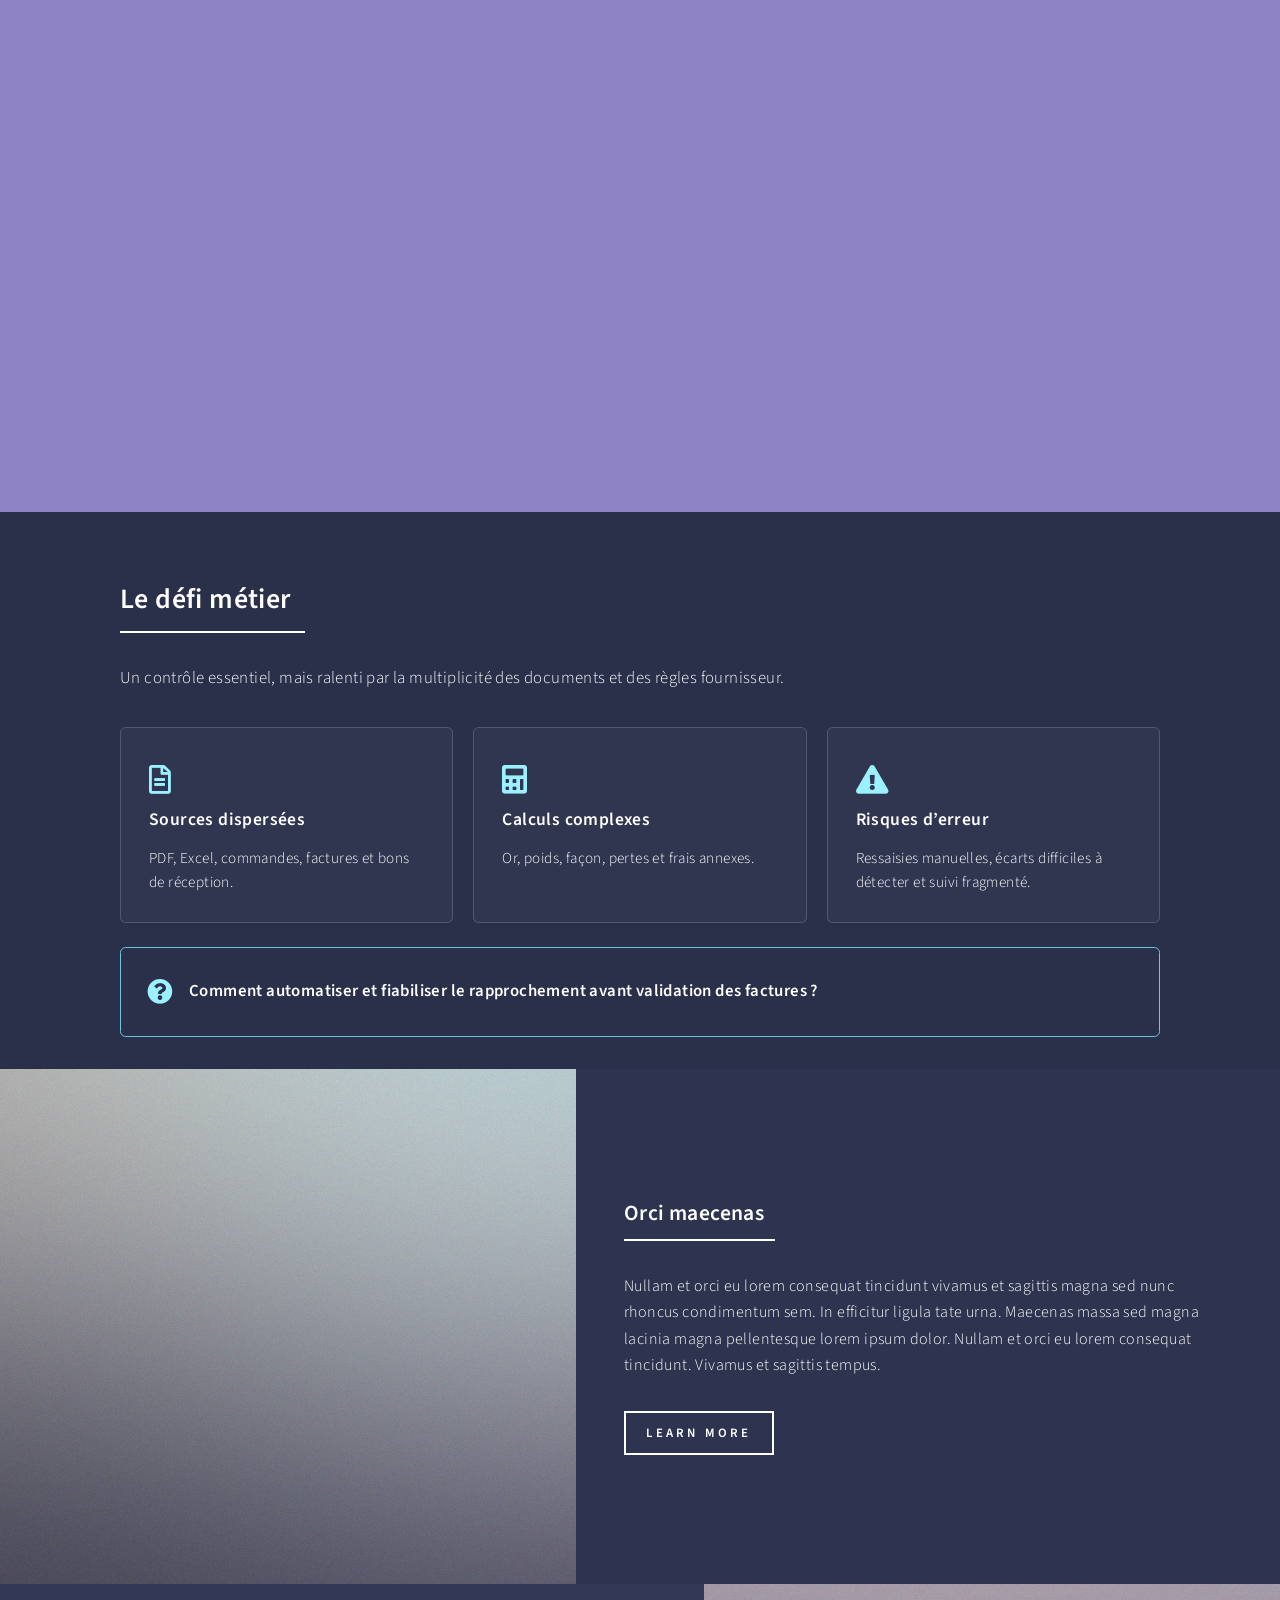
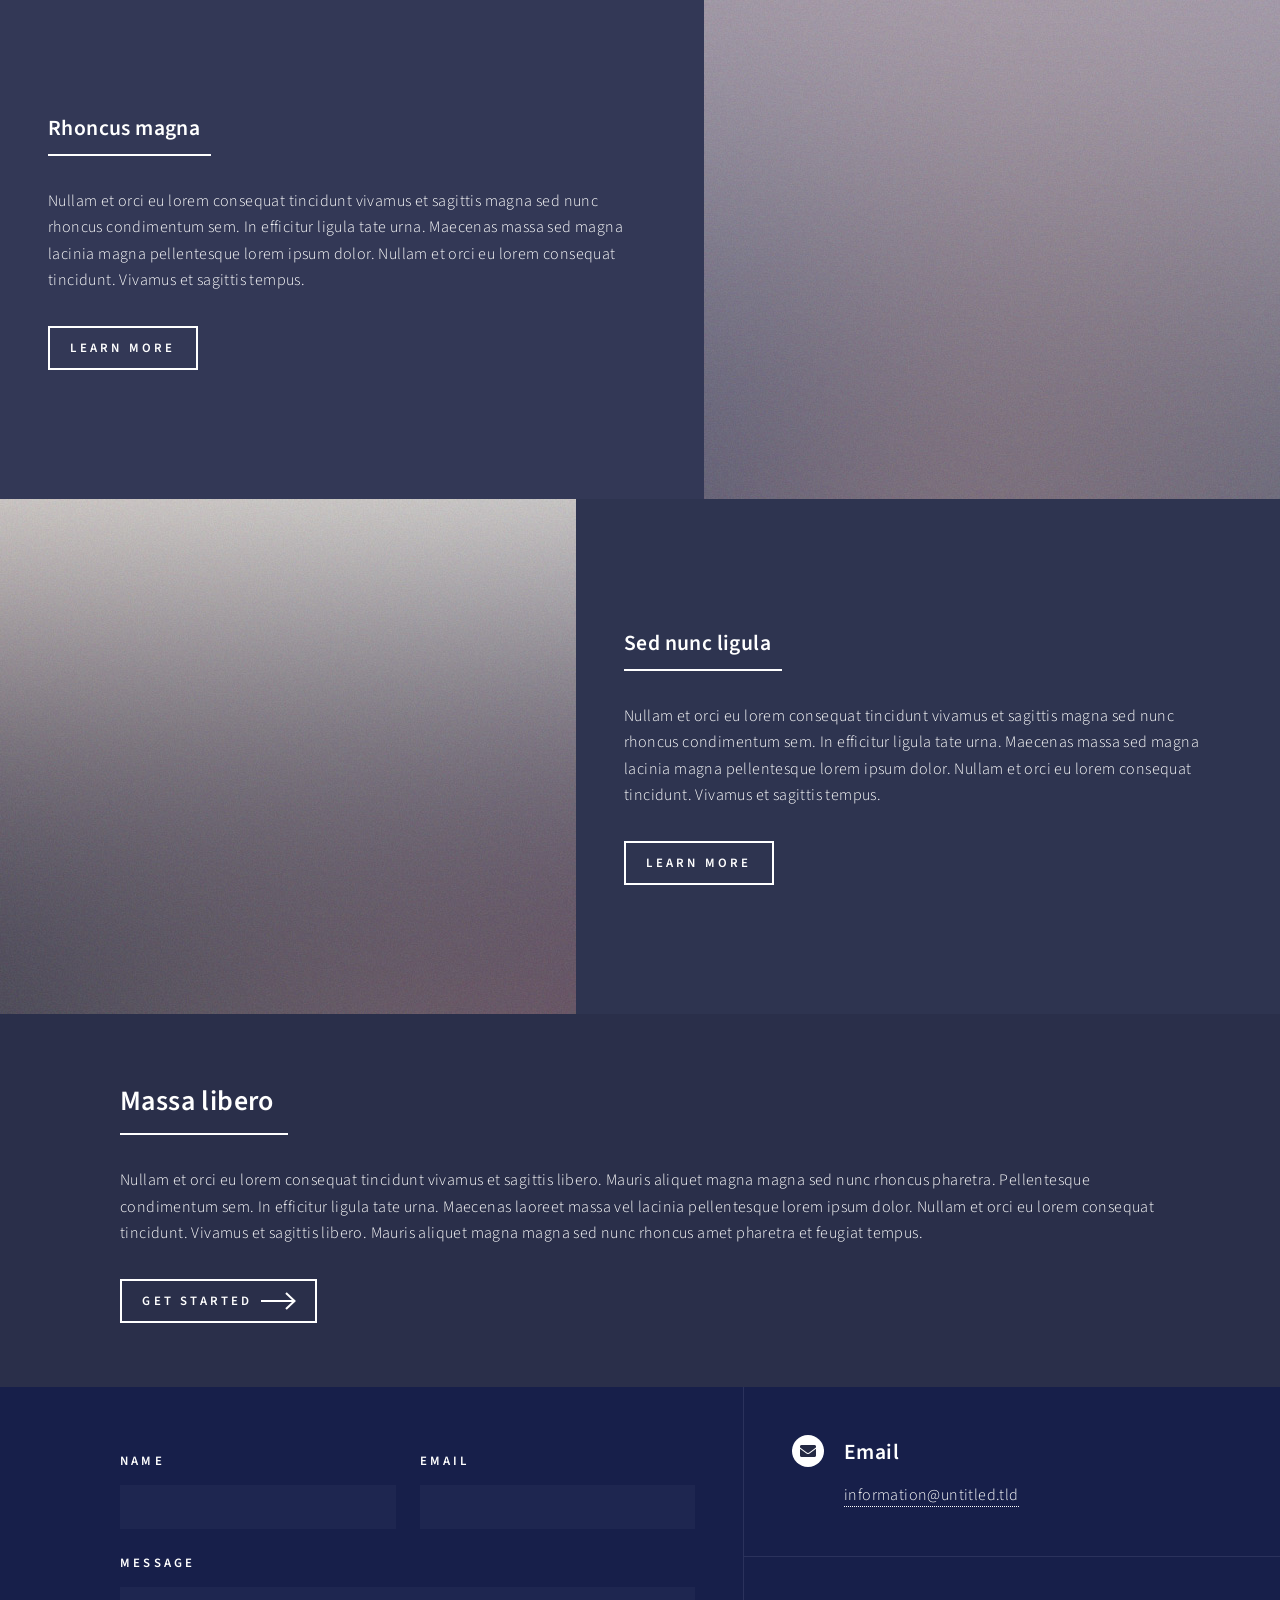
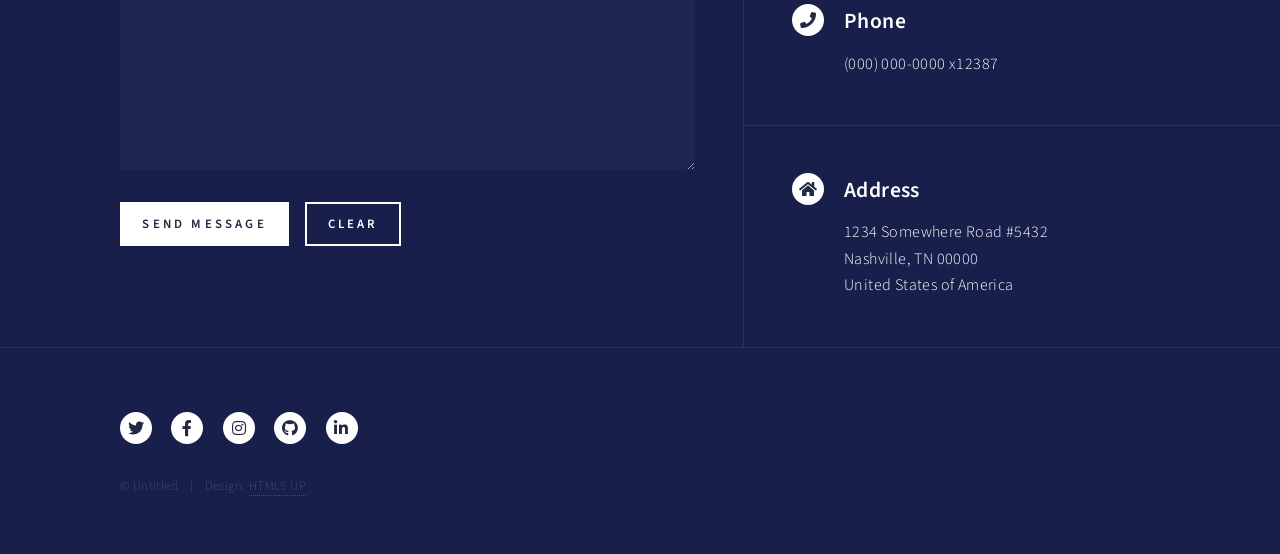
==== controle-factures.html @ 1ff0e650 "Change header title from h1 to h2" ====
<!DOCTYPE HTML>
<!--
	Forty by HTML5 UP
	html5up.net | @ajlkn
	Free for personal and commercial use under the CCA 3.0 license (html5up.net/license)
-->
<html>
	<head>
		<title>Contrôle des factures fournisseurs | Portfolio Data</title>
		<meta charset="utf-8" />
		<meta name="viewport" content="width=device-width, initial-scale=1, user-scalable=no" />
		<link rel="stylesheet" href="assets/css/main.css" />
		<noscript><link rel="stylesheet" href="assets/css/noscript.css" /></noscript>
		<style>
			/* Présentation synthétique du projet */
			#banner.project-hero {
				min-height: auto;
				padding: 7.5em 0 3.5em;
			}

			#banner.project-hero .inner {
				max-width: 80em;
			}

			.project-eyebrow {
				color: #9bf1ff;
				font-size: 0.8em;
				font-weight: 600;
				letter-spacing: 0.18em;
				margin: 0 0 1.25em;
				text-transform: uppercase;
			}

			#banner.project-hero header.major {
				margin-bottom: 1.25em;
			}

			#banner.project-hero header.major h1 {
				font-size: clamp(2.5em, 5vw, 4.5em);
				max-width: 950px;
			}

			#banner.project-hero .project-summary {
				font-size: 1.15em;
				line-height: 1.7;
				max-width: 760px;
				margin-bottom: 2.5em;
			}

			.project-facts {
				display: grid;
				grid-template-columns: repeat(4, minmax(0, 1fr));
				gap: 0;
				margin: 0;
			}

			.project-fact {
				border-left: 1px solid rgba(255, 255, 255, 0.25);
				padding: 0 1.5em;
			}

			.project-fact:first-child {
				border-left: 0;
				padding-left: 0;
			}

			.project-fact span {
				color: #9bf1ff;
				display: block;
				font-size: 0.82em;
				font-weight: 600;
				margin-bottom: 0.35em;
			}

			.project-fact strong {
				display: block;
				font-size: 0.95em;
				font-weight: 400;
				line-height: 1.5;
			}

			#one.project-challenge .challenge-intro {
				font-size: 1.05em;
				margin-bottom: 2em;
				max-width: 900px;
			}

			.challenge-grid {
				display: grid;
				grid-template-columns: repeat(3, minmax(0, 1fr));
				gap: 1.25em;
			}

			.challenge-card {
				background: rgba(255, 255, 255, 0.035);
				border: 1px solid rgba(255, 255, 255, 0.16);
				border-radius: 0.35em;
				padding: 1.75em;
			}

			.challenge-card .icon {
				color: #9bf1ff;
				font-size: 1.8em;
				margin-bottom: 0.6em;
			}

			.challenge-card h3 {
				font-size: 1.1em;
				margin-bottom: 0.65em;
			}

			.challenge-card p {
				font-size: 0.95em;
				line-height: 1.6;
				margin: 0;
			}

			.challenge-question {
				align-items: center;
				border: 1px solid #6fc3df;
				border-radius: 0.35em;
				display: flex;
				gap: 1em;
				margin-top: 1.5em;
				padding: 1.4em 1.6em;
			}

			.challenge-question .icon {
				color: #9bf1ff;
				font-size: 1.6em;
			}

			.challenge-question strong {
				font-size: 1.05em;
			}

			@media screen and (max-width: 980px) {
				.project-facts,
				.challenge-grid {
					grid-template-columns: repeat(2, minmax(0, 1fr));
				}

				.project-fact:nth-child(3) {
					border-left: 0;
					padding-left: 0;
				}

				.project-fact {
					margin-bottom: 1.5em;
				}
			}

			@media screen and (max-width: 736px) {
				#banner.project-hero {
					padding: 6em 0 2.5em;
				}

				.project-facts,
				.challenge-grid {
					grid-template-columns: 1fr;
				}

				.project-fact,
				.project-fact:nth-child(3) {
					border-left: 0;
					border-top: 1px solid rgba(255, 255, 255, 0.2);
					padding: 1em 0 0;
				}
			}
		</style>
	</head>
	<body class="is-preload">

		<!-- Wrapper -->
			<div id="wrapper">

				<!-- Header -->
				<!-- Note: The "styleN" class below should match that of the banner element. -->
					<header id="header" class="alt style2">
						<a href="index.html" class="logo"><strong>PM</strong> <span>PORTFOLIO DATA</span></a>
						<nav>
							<a href="#menu">Menu</a>
						</nav>
					</header>

				<!-- Menu -->
					<nav id="menu">
						<ul class="links">
							<li><a href="index.html">Home</a></li>
							<li><a href="landing.html">Landing</a></li>
							<li><a href="generic.html">Generic</a></li>
							<li><a href="elements.html">Elements</a></li>
						</ul>
						<ul class="actions stacked">
							<li><a href="#" class="button primary fit">Get Started</a></li>
							<li><a href="#" class="button fit">Log In</a></li>
						</ul>
					</nav>

				<!-- Banner -->
				<!-- Note: The "styleN" class below should match that of the header element. -->
					<section id="banner" class="style2 project-hero">
						<div class="inner">
							<span class="image">
								<img src="images/pic07.jpg" alt="" />
							</span>
							<p class="project-eyebrow">Application métier · Data &amp; automatisation</p>
							<header class="major">
								<h2>Fiabiliser le contrôle des factures fournisseurs</h2>
							</header>
							<p class="project-summary">Une application qui automatise le rapprochement entre les documents fournisseurs et les données de l’ERP Odeis.</p>
							<div class="project-facts">
								<div class="project-fact">
									<span>Mon rôle</span>
									<strong>Product Owner &amp; Data</strong>
								</div>
								<div class="project-fact">
									<span>Utilisateurs</span>
									<strong>Achats · Appro · Comptabilité</strong>
								</div>
								<div class="project-fact">
									<span>Solution</span>
									<strong>Application Streamlit</strong>
								</div>
								<div class="project-fact">
									<span>Stack</span>
									<strong>Python · Pandas · PostgreSQL</strong>
								</div>
							</div>
						</div>
					</section>

				<!-- Main -->
					<div id="main">

						<!-- One -->
							<section id="one" class="project-challenge">
								<div class="inner">
									<header class="major">
										<h2>Le défi métier</h2>
									</header>
									<p class="challenge-intro">Un contrôle essentiel, mais ralenti par la multiplicité des documents et des règles fournisseur.</p>

									<div class="challenge-grid">
										<article class="challenge-card">
											<span class="icon regular fa-file-alt" aria-hidden="true"></span>
											<h3>Sources dispersées</h3>
											<p>PDF, Excel, commandes, factures et bons de réception.</p>
										</article>
										<article class="challenge-card">
											<span class="icon solid fa-calculator" aria-hidden="true"></span>
											<h3>Calculs complexes</h3>
											<p>Or, poids, façon, pertes et frais annexes.</p>
										</article>
										<article class="challenge-card">
											<span class="icon solid fa-exclamation-triangle" aria-hidden="true"></span>
											<h3>Risques d’erreur</h3>
											<p>Ressaisies manuelles, écarts difficiles à détecter et suivi fragmenté.</p>
										</article>
									</div>

									<div class="challenge-question">
										<span class="icon solid fa-question-circle" aria-hidden="true"></span>
										<strong>Comment automatiser et fiabiliser le rapprochement avant validation des factures&nbsp;?</strong>
									</div>
								</div>
							</section>

						<!-- Two -->
							<section id="two" class="spotlights">
								<section>
									<a href="generic.html" class="image">
										<img src="images/pic08.jpg" alt="" data-position="center center" />
									</a>
									<div class="content">
										<div class="inner">
											<header class="major">
												<h3>Orci maecenas</h3>
											</header>
											<p>Nullam et orci eu lorem consequat tincidunt vivamus et sagittis magna sed nunc rhoncus condimentum sem. In efficitur ligula tate urna. Maecenas massa sed magna lacinia magna pellentesque lorem ipsum dolor. Nullam et orci eu lorem consequat tincidunt. Vivamus et sagittis tempus.</p>
											<ul class="actions">
												<li><a href="generic.html" class="button">Learn more</a></li>
											</ul>
										</div>
									</div>
								</section>
								<section>
									<a href="generic.html" class="image">
										<img src="images/pic09.jpg" alt="" data-position="top center" />
									</a>
									<div class="content">
										<div class="inner">
											<header class="major">
												<h3>Rhoncus magna</h3>
											</header>
											<p>Nullam et orci eu lorem consequat tincidunt vivamus et sagittis magna sed nunc rhoncus condimentum sem. In efficitur ligula tate urna. Maecenas massa sed magna lacinia magna pellentesque lorem ipsum dolor. Nullam et orci eu lorem consequat tincidunt. Vivamus et sagittis tempus.</p>
											<ul class="actions">
												<li><a href="generic.html" class="button">Learn more</a></li>
											</ul>
										</div>
									</div>
								</section>
								<section>
									<a href="generic.html" class="image">
										<img src="images/pic10.jpg" alt="" data-position="25% 25%" />
									</a>
									<div class="content">
										<div class="inner">
											<header class="major">
												<h3>Sed nunc ligula</h3>
											</header>
											<p>Nullam et orci eu lorem consequat tincidunt vivamus et sagittis magna sed nunc rhoncus condimentum sem. In efficitur ligula tate urna. Maecenas massa sed magna lacinia magna pellentesque lorem ipsum dolor. Nullam et orci eu lorem consequat tincidunt. Vivamus et sagittis tempus.</p>
											<ul class="actions">
												<li><a href="generic.html" class="button">Learn more</a></li>
											</ul>
										</div>
									</div>
								</section>
							</section>

						<!-- Three -->
							<section id="three">
								<div class="inner">
									<header class="major">
										<h2>Massa libero</h2>
									</header>
									<p>Nullam et orci eu lorem consequat tincidunt vivamus et sagittis libero. Mauris aliquet magna magna sed nunc rhoncus pharetra. Pellentesque condimentum sem. In efficitur ligula tate urna. Maecenas laoreet massa vel lacinia pellentesque lorem ipsum dolor. Nullam et orci eu lorem consequat tincidunt. Vivamus et sagittis libero. Mauris aliquet magna magna sed nunc rhoncus amet pharetra et feugiat tempus.</p>
									<ul class="actions">
										<li><a href="generic.html" class="button next">Get Started</a></li>
									</ul>
								</div>
							</section>

					</div>

				<!-- Contact -->
					<section id="contact">
						<div class="inner">
							<section>
								<form method="post" action="#">
									<div class="fields">
										<div class="field half">
											<label for="name">Name</label>
											<input type="text" name="name" id="name" />
										</div>
										<div class="field half">
											<label for="email">Email</label>
											<input type="text" name="email" id="email" />
										</div>
										<div class="field">
											<label for="message">Message</label>
											<textarea name="message" id="message" rows="6"></textarea>
										</div>
									</div>
									<ul class="actions">
										<li><input type="submit" value="Send Message" class="primary" /></li>
										<li><input type="reset" value="Clear" /></li>
									</ul>
								</form>
							</section>
							<section class="split">
								<section>
									<div class="contact-method">
										<span class="icon solid alt fa-envelope"></span>
										<h3>Email</h3>
										<a href="#">information@untitled.tld</a>
									</div>
								</section>
								<section>
									<div class="contact-method">
										<span class="icon solid alt fa-phone"></span>
										<h3>Phone</h3>
										<span>(000) 000-0000 x12387</span>
									</div>
								</section>
								<section>
									<div class="contact-method">
										<span class="icon solid alt fa-home"></span>
										<h3>Address</h3>
										<span>1234 Somewhere Road #5432<br />
										Nashville, TN 00000<br />
										United States of America</span>
									</div>
								</section>
							</section>
						</div>
					</section>

				<!-- Footer -->
					<footer id="footer">
						<div class="inner">
							<ul class="icons">
								<li><a href="#" class="icon brands alt fa-twitter"><span class="label">Twitter</span></a></li>
								<li><a href="#" class="icon brands alt fa-facebook-f"><span class="label">Facebook</span></a></li>
								<li><a href="#" class="icon brands alt fa-instagram"><span class="label">Instagram</span></a></li>
								<li><a href="#" class="icon brands alt fa-github"><span class="label">GitHub</span></a></li>
								<li><a href="#" class="icon brands alt fa-linkedin-in"><span class="label">LinkedIn</span></a></li>
							</ul>
							<ul class="copyright">
								<li>&copy; Untitled</li><li>Design: <a href="https://html5up.net">HTML5 UP</a></li>
							</ul>
						</div>
					</footer>

			</div>

		<!-- Scripts -->
			<script src="assets/js/jquery.min.js"></script>
			<script src="assets/js/jquery.scrolly.min.js"></script>
			<script src="assets/js/jquery.scrollex.min.js"></script>
			<script src="assets/js/browser.min.js"></script>
			<script src="assets/js/breakpoints.min.js"></script>
			<script src="assets/js/util.js"></script>
			<script src="assets/js/main.js"></script>

	</body>
</html>
---- assets/css/main.css ----
@import url(fontawesome-all.min.css);
@import url("https://fonts.googleapis.com/css?family=Source+Sans+Pro:300,300italic,600,600italic");

/*
	Forty by HTML5 UP
	html5up.net | @ajlkn
	Free for personal and commercial use under the CCA 3.0 license (html5up.net/license)
*/

html, body, div, span, applet, object,
iframe, h1, h2, h3, h4, h5, h6, p, blockquote,
pre, a, abbr, acronym, address, big, cite,
code, del, dfn, em, img, ins, kbd, q, s, samp,
small, strike, strong, sub, sup, tt, var, b,
u, i, center, dl, dt, dd, ol, ul, li, fieldset,
form, label, legend, table, caption, tbody,
tfoot, thead, tr, th, td, article, aside,
canvas, details, embed, figure, figcaption,
footer, header, hgroup, menu, nav, output, ruby,
section, summary, time, mark, audio, video {
	margin: 0;
	padding: 0;
	border: 0;
	font-size: 100%;
	font: inherit;
	vertical-align: baseline;}

article, aside, details, figcaption, figure,
footer, header, hgroup, menu, nav, section {
	display: block;}

body {
	line-height: 1;
}

ol, ul {
	list-style: none;
}

blockquote, q {
	quotes: none;
}

	blockquote:before, blockquote:after, q:before, q:after {
		content: '';
		content: none;
	}

table {
	border-collapse: collapse;
	border-spacing: 0;
}

body {
	-webkit-text-size-adjust: none;
}

mark {
	ground-color: transparent;
	color: inherit;
}

input::-moz-focus-inner {
	border: 0;
	padding: 0;
}

input, select, textarea {
	-moz-appearance: none;
	-webkit-appearance: none;
	-ms-appearance: none;
	appearance: none;
}

/* Basic */

	@-ms-viewport {
		width: device-width;
	}

	body {
		-ms-overflow-style: scrollbar;
	}

	@media screen and (max-width: 480px) {

		html, body {
			min-width: 320px;
		}

	}

	html {
		box-sizing: border-box;
	}

	*, *:before, *:after {
		box-sizing: inherit;
	}

	body {
		background: #171f4a;
	}

		body.is-preload *, body.is-preload *:before, body.is-preload *:after {
			-moz-animation: none !important;
			-webkit-animation: none !important;
			-ms-animation: none !important;
			animation: none !important;
			-moz-transition: none !important;
			-webkit-transition: none !important;
			-ms-transition: none !important;
			transition: none !important;
		}

/* Type */

	body, input, select, textarea {
		color: #ffffff;
		font-family: "Source Sans Pro", Helvetica, sans-serif;
		font-size: 17pt;
		font-weight: 300;
		letter-spacing: 0.025em;
		line-height: 1.65;
	}

		@media screen and (max-width: 1680px) {

			body, input, select, textarea {
				font-size: 14pt;
			}

		}

		@media screen and (max-width: 1280px) {

			body, input, select, textarea {
				font-size: 12pt;
			}

		}

		@media screen and (max-width: 360px) {

			body, input, select, textarea {
				font-size: 11pt;
			}

		}

	a {
		-moz-transition: color 0.2s ease-in-out, border-bottom-color 0.2s ease-in-out;
		-webkit-transition: color 0.2s ease-in-out, border-bottom-color 0.2s ease-in-out;
		-ms-transition: color 0.2s ease-in-out, border-bottom-color 0.2s ease-in-out;
		transition: color 0.2s ease-in-out, border-bottom-color 0.2s ease-in-out;
		border-bottom: dotted 1px;
		color: inherit;
		text-decoration: none;
	}

		a:hover {
			border-bottom-color: transparent;
			color: #9bf1ff !important;
		}

		a:active {
			color: #53e3fb !important;
		}

	strong, b {
		color: #ffffff;
		font-weight: 600;
	}

	em, i {
		font-style: italic;
	}

	p {
		margin: 0 0 2em 0;
	}

	h1, h2, h3, h4, h5, h6 {
		color: #ffffff;
		font-weight: 600;
		line-height: 1.65;
		margin: 0 0 1em 0;
	}

		h1 a, h2 a, h3 a, h4 a, h5 a, h6 a {
			color: inherit;
			border-bottom: 0;
		}

	h1 {
		font-size: 2.5em;
	}

	h2 {
		font-size: 1.75em;
	}

	h3 {
		font-size: 1.35em;
	}

	h4 {
		font-size: 1.1em;
	}

	h5 {
		font-size: 0.9em;
	}

	h6 {
		font-size: 0.7em;
	}

	@media screen and (max-width: 736px) {

		h1 {
			font-size: 2em;
		}

		h2 {
			font-size: 1.5em;
		}

		h3 {
			font-size: 1.25em;
		}

	}

	sub {
		font-size: 0.8em;
		position: relative;
		top: 0.5em;
	}

	sup {
		font-size: 0.8em;
		position: relative;
		top: -0.5em;
	}

	blockquote {
		border-left: solid 4px rgba(212, 212, 255, 0.1);
		font-style: italic;
		margin: 0 0 2em 0;
		padding: 0.5em 0 0.5em 2em;
	}

	code {
		background: rgba(212, 212, 255, 0.035);
		font-family: "Courier New", monospace;
		font-size: 0.9em;
		margin: 0 0.25em;
		padding: 0.25em 0.65em;
	}

	pre {
		-webkit-overflow-scrolling: touch;
		font-family: "Courier New", monospace;
		font-size: 0.9em;
		margin: 0 0 2em 0;
	}

		pre code {
			display: block;
			line-height: 1.75;
			padding: 1em 1.5em;
			overflow-x: auto;
		}

	hr {
		border: 0;
		border-bottom: solid 1px rgba(212, 212, 255, 0.1);
		margin: 2em 0;
	}

		hr.major {
			margin: 3em 0;
		}

	.align-left {
		text-align: left;
	}

	.align-center {
		text-align: center;
	}

	.align-right {
		text-align: right;
	}

/* Row */

	.row {
		display: flex;
		flex-wrap: wrap;
		box-sizing: border-box;
		align-items: stretch;
	}

		.row > * {
			box-sizing: border-box;
		}

		.row.gtr-uniform > * > :last-child {
			margin-bottom: 0;
		}

		.row.aln-left {
			justify-content: flex-start;
		}

		.row.aln-center {
			justify-content: center;
		}

		.row.aln-right {
			justify-content: flex-end;
		}

		.row.aln-top {
			align-items: flex-start;
		}

		.row.aln-middle {
			align-items: center;
		}

		.row.aln-bottom {
			align-items: flex-end;
		}

		.row > .imp {
			order: -1;
		}

		.row > .col-1 {
			width: 8.33333%;
		}

		.row > .off-1 {
			margin-left: 8.33333%;
		}

		.row > .col-2 {
			width: 16.66667%;
		}

		.row > .off-2 {
			margin-left: 16.66667%;
		}

		.row > .col-3 {
			width: 25%;
		}

		.row > .off-3 {
			margin-left: 25%;
		}

		.row > .col-4 {
			width: 33.33333%;
		}

		.row > .off-4 {
			margin-left: 33.33333%;
		}

		.row > .col-5 {
			width: 41.66667%;
		}

		.row > .off-5 {
			margin-left: 41.66667%;
		}

		.row > .col-6 {
			width: 50%;
		}

		.row > .off-6 {
			margin-left: 50%;
		}

		.row > .col-7 {
			width: 58.33333%;
		}

		.row > .off-7 {
			margin-left: 58.33333%;
		}

		.row > .col-8 {
			width: 66.66667%;
		}

		.row > .off-8 {
			margin-left: 66.66667%;
		}

		.row > .col-9 {
			width: 75%;
		}

		.row > .off-9 {
			margin-left: 75%;
		}

		.row > .col-10 {
			width: 83.33333%;
		}

		.row > .off-10 {
			margin-left: 83.33333%;
		}

		.row > .col-11 {
			width: 91.66667%;
		}

		.row > .off-11 {
			margin-left: 91.66667%;
		}

		.row > .col-12 {
			width: 100%;
		}

		.row > .off-12 {
			margin-left: 100%;
		}

		.row.gtr-0 {
			margin-top: 0;
			margin-left: 0em;
		}

			.row.gtr-0 > * {
				padding: 0 0 0 0em;
			}

			.row.gtr-0.gtr-uniform {
				margin-top: 0em;
			}

				.row.gtr-0.gtr-uniform > * {
					padding-top: 0em;
				}

		.row.gtr-25 {
			margin-top: 0;
			margin-left: -0.5em;
		}

			.row.gtr-25 > * {
				padding: 0 0 0 0.5em;
			}

			.row.gtr-25.gtr-uniform {
				margin-top: -0.5em;
			}

				.row.gtr-25.gtr-uniform > * {
					padding-top: 0.5em;
				}

		.row.gtr-50 {
			margin-top: 0;
			margin-left: -1em;
		}

			.row.gtr-50 > * {
				padding: 0 0 0 1em;
			}

			.row.gtr-50.gtr-uniform {
				margin-top: -1em;
			}

				.row.gtr-50.gtr-uniform > * {
					padding-top: 1em;
				}

		.row {
			margin-top: 0;
			margin-left: -2em;
		}

			.row > * {
				padding: 0 0 0 2em;
			}

			.row.gtr-uniform {
				margin-top: -2em;
			}

				.row.gtr-uniform > * {
					padding-top: 2em;
				}

		.row.gtr-150 {
			margin-top: 0;
			margin-left: -3em;
		}

			.row.gtr-150 > * {
				padding: 0 0 0 3em;
			}

			.row.gtr-150.gtr-uniform {
				margin-top: -3em;
			}

				.row.gtr-150.gtr-uniform > * {
					padding-top: 3em;
				}

		.row.gtr-200 {
			margin-top: 0;
			margin-left: -4em;
		}

			.row.gtr-200 > * {
				padding: 0 0 0 4em;
			}

			.row.gtr-200.gtr-uniform {
				margin-top: -4em;
			}

				.row.gtr-200.gtr-uniform > * {
					padding-top: 4em;
				}

		@media screen and (max-width: 1680px) {

			.row {
				display: flex;
				flex-wrap: wrap;
				box-sizing: border-box;
				align-items: stretch;
			}

				.row > * {
					box-sizing: border-box;
				}

				.row.gtr-uniform > * > :last-child {
					margin-bottom: 0;
				}

				.row.aln-left {
					justify-content: flex-start;
				}

				.row.aln-center {
					justify-content: center;
				}

				.row.aln-right {
					justify-content: flex-end;
				}

				.row.aln-top {
					align-items: flex-start;
				}

				.row.aln-middle {
					align-items: center;
				}

				.row.aln-bottom {
					align-items: flex-end;
				}

				.row > .imp-xlarge {
					order: -1;
				}

				.row > .col-1-xlarge {
					width: 8.33333%;
				}

				.row > .off-1-xlarge {
					margin-left: 8.33333%;
				}

				.row > .col-2-xlarge {
					width: 16.66667%;
				}

				.row > .off-2-xlarge {
					margin-left: 16.66667%;
				}

				.row > .col-3-xlarge {
					width: 25%;
				}

				.row > .off-3-xlarge {
					margin-left: 25%;
				}

				.row > .col-4-xlarge {
					width: 33.33333%;
				}

				.row > .off-4-xlarge {
					margin-left: 33.33333%;
				}

				.row > .col-5-xlarge {
					width: 41.66667%;
				}

				.row > .off-5-xlarge {
					margin-left: 41.66667%;
				}

				.row > .col-6-xlarge {
					width: 50%;
				}

				.row > .off-6-xlarge {
					margin-left: 50%;
				}

				.row > .col-7-xlarge {
					width: 58.33333%;
				}

				.row > .off-7-xlarge {
					margin-left: 58.33333%;
				}

				.row > .col-8-xlarge {
					width: 66.66667%;
				}

				.row > .off-8-xlarge {
					margin-left: 66.66667%;
				}

				.row > .col-9-xlarge {
					width: 75%;
				}

				.row > .off-9-xlarge {
					margin-left: 75%;
				}

				.row > .col-10-xlarge {
					width: 83.33333%;
				}

				.row > .off-10-xlarge {
					margin-left: 83.33333%;
				}

				.row > .col-11-xlarge {
					width: 91.66667%;
				}

				.row > .off-11-xlarge {
					margin-left: 91.66667%;
				}

				.row > .col-12-xlarge {
					width: 100%;
				}

				.row > .off-12-xlarge {
					margin-left: 100%;
				}

				.row.gtr-0 {
					margin-top: 0;
					margin-left: 0em;
				}

					.row.gtr-0 > * {
						padding: 0 0 0 0em;
					}

					.row.gtr-0.gtr-uniform {
						margin-top: 0em;
					}

						.row.gtr-0.gtr-uniform > * {
							padding-top: 0em;
						}

				.row.gtr-25 {
					margin-top: 0;
					margin-left: -0.5em;
				}

					.row.gtr-25 > * {
						padding: 0 0 0 0.5em;
					}

					.row.gtr-25.gtr-uniform {
						margin-top: -0.5em;
					}

						.row.gtr-25.gtr-uniform > * {
							padding-top: 0.5em;
						}

				.row.gtr-50 {
					margin-top: 0;
					margin-left: -1em;
				}

					.row.gtr-50 > * {
						padding: 0 0 0 1em;
					}

					.row.gtr-50.gtr-uniform {
						margin-top: -1em;
					}

						.row.gtr-50.gtr-uniform > * {
							padding-top: 1em;
						}

				.row {
					margin-top: 0;
					margin-left: -2em;
				}

					.row > * {
						padding: 0 0 0 2em;
					}

					.row.gtr-uniform {
						margin-top: -2em;
					}

						.row.gtr-uniform > * {
							padding-top: 2em;
						}

				.row.gtr-150 {
					margin-top: 0;
					margin-left: -3em;
				}

					.row.gtr-150 > * {
						padding: 0 0 0 3em;
					}

					.row.gtr-150.gtr-uniform {
						margin-top: -3em;
					}

						.row.gtr-150.gtr-uniform > * {
							padding-top: 3em;
						}

				.row.gtr-200 {
					margin-top: 0;
					margin-left: -4em;
				}

					.row.gtr-200 > * {
						padding: 0 0 0 4em;
					}

					.row.gtr-200.gtr-uniform {
						margin-top: -4em;
					}

						.row.gtr-200.gtr-uniform > * {
							padding-top: 4em;
						}

		}

		@media screen and (max-width: 1280px) {

			.row {
				display: flex;
				flex-wrap: wrap;
				box-sizing: border-box;
				align-items: stretch;
			}

				.row > * {
					box-sizing: border-box;
				}

				.row.gtr-uniform > * > :last-child {
					margin-bottom: 0;
				}

				.row.aln-left {
					justify-content: flex-start;
				}

				.row.aln-center {
					justify-content: center;
				}

				.row.aln-right {
					justify-content: flex-end;
				}

				.row.aln-top {
					align-items: flex-start;
				}

				.row.aln-middle {
					align-items: center;
				}

				.row.aln-bottom {
					align-items: flex-end;
				}

				.row > .imp-large {
					order: -1;
				}

				.row > .col-1-large {
					width: 8.33333%;
				}

				.row > .off-1-large {
					margin-left: 8.33333%;
				}

				.row > .col-2-large {
					width: 16.66667%;
				}

				.row > .off-2-large {
					margin-left: 16.66667%;
				}

				.row > .col-3-large {
					width: 25%;
				}

				.row > .off-3-large {
					margin-left: 25%;
				}

				.row > .col-4-large {
					width: 33.33333%;
				}

				.row > .off-4-large {
					margin-left: 33.33333%;
				}

				.row > .col-5-large {
					width: 41.66667%;
				}

				.row > .off-5-large {
					margin-left: 41.66667%;
				}

				.row > .col-6-large {
					width: 50%;
				}

				.row > .off-6-large {
					margin-left: 50%;
				}

				.row > .col-7-large {
					width: 58.33333%;
				}

				.row > .off-7-large {
					margin-left: 58.33333%;
				}

				.row > .col-8-large {
					width: 66.66667%;
				}

				.row > .off-8-large {
					margin-left: 66.66667%;
				}

				.row > .col-9-large {
					width: 75%;
				}

				.row > .off-9-large {
					margin-left: 75%;
				}

				.row > .col-10-large {
					width: 83.33333%;
				}

				.row > .off-10-large {
					margin-left: 83.33333%;
				}

				.row > .col-11-large {
					width: 91.66667%;
				}

				.row > .off-11-large {
					margin-left: 91.66667%;
				}

				.row > .col-12-large {
					width: 100%;
				}

				.row > .off-12-large {
					margin-left: 100%;
				}

				.row.gtr-0 {
					margin-top: 0;
					margin-left: 0em;
				}

					.row.gtr-0 > * {
						padding: 0 0 0 0em;
					}

					.row.gtr-0.gtr-uniform {
						margin-top: 0em;
					}

						.row.gtr-0.gtr-uniform > * {
							padding-top: 0em;
						}

				.row.gtr-25 {
					margin-top: 0;
					margin-left: -0.375em;
				}

					.row.gtr-25 > * {
						padding: 0 0 0 0.375em;
					}

					.row.gtr-25.gtr-uniform {
						margin-top: -0.375em;
					}

						.row.gtr-25.gtr-uniform > * {
							padding-top: 0.375em;
						}

				.row.gtr-50 {
					margin-top: 0;
					margin-left: -0.75em;
				}

					.row.gtr-50 > * {
						padding: 0 0 0 0.75em;
					}

					.row.gtr-50.gtr-uniform {
						margin-top: -0.75em;
					}

						.row.gtr-50.gtr-uniform > * {
							padding-top: 0.75em;
						}

				.row {
					margin-top: 0;
					margin-left: -1.5em;
				}

					.row > * {
						padding: 0 0 0 1.5em;
					}

					.row.gtr-uniform {
						margin-top: -1.5em;
					}

						.row.gtr-uniform > * {
							padding-top: 1.5em;
						}

				.row.gtr-150 {
					margin-top: 0;
					margin-left: -2.25em;
				}

					.row.gtr-150 > * {
						padding: 0 0 0 2.25em;
					}

					.row.gtr-150.gtr-uniform {
						margin-top: -2.25em;
					}

						.row.gtr-150.gtr-uniform > * {
							padding-top: 2.25em;
						}

				.row.gtr-200 {
					margin-top: 0;
					margin-left: -3em;
				}

					.row.gtr-200 > * {
						padding: 0 0 0 3em;
					}

					.row.gtr-200.gtr-uniform {
						margin-top: -3em;
					}

						.row.gtr-200.gtr-uniform > * {
							padding-top: 3em;
						}

		}

		@media screen and (max-width: 980px) {

			.row {
				display: flex;
				flex-wrap: wrap;
				box-sizing: border-box;
				align-items: stretch;
			}

				.row > * {
					box-sizing: border-box;
				}

				.row.gtr-uniform > * > :last-child {
					margin-bottom: 0;
				}

				.row.aln-left {
					justify-content: flex-start;
				}

				.row.aln-center {
					justify-content: center;
				}

				.row.aln-right {
					justify-content: flex-end;
				}

				.row.aln-top {
					align-items: flex-start;
				}

				.row.aln-middle {
					align-items: center;
				}

				.row.aln-bottom {
					align-items: flex-end;
				}

				.row > .imp-medium {
					order: -1;
				}

				.row > .col-1-medium {
					width: 8.33333%;
				}

				.row > .off-1-medium {
					margin-left: 8.33333%;
				}

				.row > .col-2-medium {
					width: 16.66667%;
				}

				.row > .off-2-medium {
					margin-left: 16.66667%;
				}

				.row > .col-3-medium {
					width: 25%;
				}

				.row > .off-3-medium {
					margin-left: 25%;
				}

				.row > .col-4-medium {
					width: 33.33333%;
				}

				.row > .off-4-medium {
					margin-left: 33.33333%;
				}

				.row > .col-5-medium {
					width: 41.66667%;
				}

				.row > .off-5-medium {
					margin-left: 41.66667%;
				}

				.row > .col-6-medium {
					width: 50%;
				}

				.row > .off-6-medium {
					margin-left: 50%;
				}

				.row > .col-7-medium {
					width: 58.33333%;
				}

				.row > .off-7-medium {
					margin-left: 58.33333%;
				}

				.row > .col-8-medium {
					width: 66.66667%;
				}

				.row > .off-8-medium {
					margin-left: 66.66667%;
				}

				.row > .col-9-medium {
					width: 75%;
				}

				.row > .off-9-medium {
					margin-left: 75%;
				}

				.row > .col-10-medium {
					width: 83.33333%;
				}

				.row > .off-10-medium {
					margin-left: 83.33333%;
				}

				.row > .col-11-medium {
					width: 91.66667%;
				}

				.row > .off-11-medium {
					margin-left: 91.66667%;
				}

				.row > .col-12-medium {
					width: 100%;
				}

				.row > .off-12-medium {
					margin-left: 100%;
				}

				.row.gtr-0 {
					margin-top: 0;
					margin-left: 0em;
				}

					.row.gtr-0 > * {
						padding: 0 0 0 0em;
					}

					.row.gtr-0.gtr-uniform {
						margin-top: 0em;
					}

						.row.gtr-0.gtr-uniform > * {
							padding-top: 0em;
						}

				.row.gtr-25 {
					margin-top: 0;
					margin-left: -0.375em;
				}

					.row.gtr-25 > * {
						padding: 0 0 0 0.375em;
					}

					.row.gtr-25.gtr-uniform {
						margin-top: -0.375em;
					}

						.row.gtr-25.gtr-uniform > * {
							padding-top: 0.375em;
						}

				.row.gtr-50 {
					margin-top: 0;
					margin-left: -0.75em;
				}

					.row.gtr-50 > * {
						padding: 0 0 0 0.75em;
					}

					.row.gtr-50.gtr-uniform {
						margin-top: -0.75em;
					}

						.row.gtr-50.gtr-uniform > * {
							padding-top: 0.75em;
						}

				.row {
					margin-top: 0;
					margin-left: -1.5em;
				}

					.row > * {
						padding: 0 0 0 1.5em;
					}

					.row.gtr-uniform {
						margin-top: -1.5em;
					}

						.row.gtr-uniform > * {
							padding-top: 1.5em;
						}

				.row.gtr-150 {
					margin-top: 0;
					margin-left: -2.25em;
				}

					.row.gtr-150 > * {
						padding: 0 0 0 2.25em;
					}

					.row.gtr-150.gtr-uniform {
						margin-top: -2.25em;
					}

						.row.gtr-150.gtr-uniform > * {
							padding-top: 2.25em;
						}

				.row.gtr-200 {
					margin-top: 0;
					margin-left: -3em;
				}

					.row.gtr-200 > * {
						padding: 0 0 0 3em;
					}

					.row.gtr-200.gtr-uniform {
						margin-top: -3em;
					}

						.row.gtr-200.gtr-uniform > * {
							padding-top: 3em;
						}

		}

		@media screen and (max-width: 736px) {

			.row {
				display: flex;
				flex-wrap: wrap;
				box-sizing: border-box;
				align-items: stretch;
			}

				.row > * {
					box-sizing: border-box;
				}

				.row.gtr-uniform > * > :last-child {
					margin-bottom: 0;
				}

				.row.aln-left {
					justify-content: flex-start;
				}

				.row.aln-center {
					justify-content: center;
				}

				.row.aln-right {
					justify-content: flex-end;
				}

				.row.aln-top {
					align-items: flex-start;
				}

				.row.aln-middle {
					align-items: center;
				}

				.row.aln-bottom {
					align-items: flex-end;
				}

				.row > .imp-small {
					order: -1;
				}

				.row > .col-1-small {
					width: 8.33333%;
				}

				.row > .off-1-small {
					margin-left: 8.33333%;
				}

				.row > .col-2-small {
					width: 16.66667%;
				}

				.row > .off-2-small {
					margin-left: 16.66667%;
				}

				.row > .col-3-small {
					width: 25%;
				}

				.row > .off-3-small {
					margin-left: 25%;
				}

				.row > .col-4-small {
					width: 33.33333%;
				}

				.row > .off-4-small {
					margin-left: 33.33333%;
				}

				.row > .col-5-small {
					width: 41.66667%;
				}

				.row > .off-5-small {
					margin-left: 41.66667%;
				}

				.row > .col-6-small {
					width: 50%;
				}

				.row > .off-6-small {
					margin-left: 50%;
				}

				.row > .col-7-small {
					width: 58.33333%;
				}

				.row > .off-7-small {
					margin-left: 58.33333%;
				}

				.row > .col-8-small {
					width: 66.66667%;
				}

				.row > .off-8-small {
					margin-left: 66.66667%;
				}

				.row > .col-9-small {
					width: 75%;
				}

				.row > .off-9-small {
					margin-left: 75%;
				}

				.row > .col-10-small {
					width: 83.33333%;
				}

				.row > .off-10-small {
					margin-left: 83.33333%;
				}

				.row > .col-11-small {
					width: 91.66667%;
				}

				.row > .off-11-small {
					margin-left: 91.66667%;
				}

				.row > .col-12-small {
					width: 100%;
				}

				.row > .off-12-small {
					margin-left: 100%;
				}

				.row.gtr-0 {
					margin-top: 0;
					margin-left: 0em;
				}

					.row.gtr-0 > * {
						padding: 0 0 0 0em;
					}

					.row.gtr-0.gtr-uniform {
						margin-top: 0em;
					}

						.row.gtr-0.gtr-uniform > * {
							padding-top: 0em;
						}

				.row.gtr-25 {
					margin-top: 0;
					margin-left: -0.3125em;
				}

					.row.gtr-25 > * {
						padding: 0 0 0 0.3125em;
					}

					.row.gtr-25.gtr-uniform {
						margin-top: -0.3125em;
					}

						.row.gtr-25.gtr-uniform > * {
							padding-top: 0.3125em;
						}

				.row.gtr-50 {
					margin-top: 0;
					margin-left: -0.625em;
				}

					.row.gtr-50 > * {
						padding: 0 0 0 0.625em;
					}

					.row.gtr-50.gtr-uniform {
						margin-top: -0.625em;
					}

						.row.gtr-50.gtr-uniform > * {
							padding-top: 0.625em;
						}

				.row {
					margin-top: 0;
					margin-left: -1.25em;
				}

					.row > * {
						padding: 0 0 0 1.25em;
					}

					.row.gtr-uniform {
						margin-top: -1.25em;
					}

						.row.gtr-uniform > * {
							padding-top: 1.25em;
						}

				.row.gtr-150 {
					margin-top: 0;
					margin-left: -1.875em;
				}

					.row.gtr-150 > * {
						padding: 0 0 0 1.875em;
					}

					.row.gtr-150.gtr-uniform {
						margin-top: -1.875em;
					}

						.row.gtr-150.gtr-uniform > * {
							padding-top: 1.875em;
						}

				.row.gtr-200 {
					margin-top: 0;
					margin-left: -2.5em;
				}

					.row.gtr-200 > * {
						padding: 0 0 0 2.5em;
					}

					.row.gtr-200.gtr-uniform {
						margin-top: -2.5em;
					}

						.row.gtr-200.gtr-uniform > * {
							padding-top: 2.5em;
						}

		}

		@media screen and (max-width: 480px) {

			.row {
				display: flex;
				flex-wrap: wrap;
				box-sizing: border-box;
				align-items: stretch;
			}

				.row > * {
					box-sizing: border-box;
				}

				.row.gtr-uniform > * > :last-child {
					margin-bottom: 0;
				}

				.row.aln-left {
					justify-content: flex-start;
				}

				.row.aln-center {
					justify-content: center;
				}

				.row.aln-right {
					justify-content: flex-end;
				}

				.row.aln-top {
					align-items: flex-start;
				}

				.row.aln-middle {
					align-items: center;
				}

				.row.aln-bottom {
					align-items: flex-end;
				}

				.row > .imp-xsmall {
					order: -1;
				}

				.row > .col-1-xsmall {
					width: 8.33333%;
				}

				.row > .off-1-xsmall {
					margin-left: 8.33333%;
				}

				.row > .col-2-xsmall {
					width: 16.66667%;
				}

				.row > .off-2-xsmall {
					margin-left: 16.66667%;
				}

				.row > .col-3-xsmall {
					width: 25%;
				}

				.row > .off-3-xsmall {
					margin-left: 25%;
				}

				.row > .col-4-xsmall {
					width: 33.33333%;
				}

				.row > .off-4-xsmall {
					margin-left: 33.33333%;
				}

				.row > .col-5-xsmall {
					width: 41.66667%;
				}

				.row > .off-5-xsmall {
					margin-left: 41.66667%;
				}

				.row > .col-6-xsmall {
					width: 50%;
				}

				.row > .off-6-xsmall {
					margin-left: 50%;
				}

				.row > .col-7-xsmall {
					width: 58.33333%;
				}

				.row > .off-7-xsmall {
					margin-left: 58.33333%;
				}

				.row > .col-8-xsmall {
					width: 66.66667%;
				}

				.row > .off-8-xsmall {
					margin-left: 66.66667%;
				}

				.row > .col-9-xsmall {
					width: 75%;
				}

				.row > .off-9-xsmall {
					margin-left: 75%;
				}

				.row > .col-10-xsmall {
					width: 83.33333%;
				}

				.row > .off-10-xsmall {
					margin-left: 83.33333%;
				}

				.row > .col-11-xsmall {
					width: 91.66667%;
				}

				.row > .off-11-xsmall {
					margin-left: 91.66667%;
				}

				.row > .col-12-xsmall {
					width: 100%;
				}

				.row > .off-12-xsmall {
					margin-left: 100%;
				}

				.row.gtr-0 {
					margin-top: 0;
					margin-left: 0em;
				}

					.row.gtr-0 > * {
						padding: 0 0 0 0em;
					}

					.row.gtr-0.gtr-uniform {
						margin-top: 0em;
					}

						.row.gtr-0.gtr-uniform > * {
							padding-top: 0em;
						}

				.row.gtr-25 {
					margin-top: 0;
					margin-left: -0.3125em;
				}

					.row.gtr-25 > * {
						padding: 0 0 0 0.3125em;
					}

					.row.gtr-25.gtr-uniform {
						margin-top: -0.3125em;
					}

						.row.gtr-25.gtr-uniform > * {
							padding-top: 0.3125em;
						}

				.row.gtr-50 {
					margin-top: 0;
					margin-left: -0.625em;
				}

					.row.gtr-50 > * {
						padding: 0 0 0 0.625em;
					}

					.row.gtr-50.gtr-uniform {
						margin-top: -0.625em;
					}

						.row.gtr-50.gtr-uniform > * {
							padding-top: 0.625em;
						}

				.row {
					margin-top: 0;
					margin-left: -1.25em;
				}

					.row > * {
						padding: 0 0 0 1.25em;
					}

					.row.gtr-uniform {
						margin-top: -1.25em;
					}

						.row.gtr-uniform > * {
							padding-top: 1.25em;
						}

				.row.gtr-150 {
					margin-top: 0;
					margin-left: -1.875em;
				}

					.row.gtr-150 > * {
						padding: 0 0 0 1.875em;
					}

					.row.gtr-150.gtr-uniform {
						margin-top: -1.875em;
					}

						.row.gtr-150.gtr-uniform > * {
							padding-top: 1.875em;
						}

				.row.gtr-200 {
					margin-top: 0;
					margin-left: -2.5em;
				}

					.row.gtr-200 > * {
						padding: 0 0 0 2.5em;
					}

					.row.gtr-200.gtr-uniform {
						margin-top: -2.5em;
					}

						.row.gtr-200.gtr-uniform > * {
							padding-top: 2.5em;
						}

		}

/* Section/Article */

	section.special, article.special {
		text-align: center;
	}

	header.major {
		width: -moz-max-content;
		width: -webkit-max-content;
		width: -ms-max-content;
		width: max-content;
		margin-bottom: 2em;
	}

		header.major > :first-child {
			margin-bottom: 0;
			width: calc(100% + 0.5em);
		}

			header.major > :first-child:after {
				content: '';
				background-color: #ffffff;
				display: block;
				height: 2px;
				margin: 0.325em 0 0.5em 0;
				width: 100%;
			}

		header.major > p {
			font-size: 0.7em;
			font-weight: 600;
			letter-spacing: 0.25em;
			margin-bottom: 0;
			text-transform: uppercase;
		}

		body.is-ie header.major > :first-child:after {
			max-width: 9em;
		}

		body.is-ie header.major > h1:after {
			max-width: 100% !important;
		}

	@media screen and (max-width: 736px) {

		header.major > p br {
			display: none;
		}

	}

/* Form */

	form {
		margin: 0 0 2em 0;
	}

		form > :last-child {
			margin-bottom: 0;
		}

		form > .fields {
			display: -moz-flex;
			display: -webkit-flex;
			display: -ms-flex;
			display: flex;
			-moz-flex-wrap: wrap;
			-webkit-flex-wrap: wrap;
			-ms-flex-wrap: wrap;
			flex-wrap: wrap;
			width: calc(100% + 3em);
			margin: -1.5em 0 2em -1.5em;
		}

			form > .fields > .field {
				-moz-flex-grow: 0;
				-webkit-flex-grow: 0;
				-ms-flex-grow: 0;
				flex-grow: 0;
				-moz-flex-shrink: 0;
				-webkit-flex-shrink: 0;
				-ms-flex-shrink: 0;
				flex-shrink: 0;
				padding: 1.5em 0 0 1.5em;
				width: calc(100% - 1.5em);
			}

				form > .fields > .field.half {
					width: calc(50% - 0.75em);
				}

				form > .fields > .field.third {
					width: calc(100%/3 - 0.5em);
				}

				form > .fields > .field.quarter {
					width: calc(25% - 0.375em);
				}

		@media screen and (max-width: 480px) {

			form > .fields {
				width: calc(100% + 3em);
				margin: -1.5em 0 2em -1.5em;
			}

				form > .fields > .field {
					padding: 1.5em 0 0 1.5em;
					width: calc(100% - 1.5em);
				}

					form > .fields > .field.half {
						width: calc(100% - 1.5em);
					}

					form > .fields > .field.third {
						width: calc(100% - 1.5em);
					}

					form > .fields > .field.quarter {
						width: calc(100% - 1.5em);
					}

		}

	label {
		color: #ffffff;
		display: block;
		font-size: 0.8em;
		font-weight: 600;
		letter-spacing: 0.25em;
		margin: 0 0 1em 0;
		text-transform: uppercase;
	}

	input[type="text"],
	input[type="password"],
	input[type="email"],
	input[type="tel"],
	input[type="search"],
	input[type="url"],
	select,
	textarea {
		-moz-appearance: none;
		-webkit-appearance: none;
		-ms-appearance: none;
		appearance: none;
		background: rgba(212, 212, 255, 0.035);
		border: none;
		border-radius: 0;
		color: inherit;
		display: block;
		outline: 0;
		padding: 0 1em;
		text-decoration: none;
		width: 100%;
	}

		input[type="text"]:invalid,
		input[type="password"]:invalid,
		input[type="email"]:invalid,
		input[type="tel"]:invalid,
		input[type="search"]:invalid,
		input[type="url"]:invalid,
		select:invalid,
		textarea:invalid {
			box-shadow: none;
		}

		input[type="text"]:focus,
		input[type="password"]:focus,
		input[type="email"]:focus,
		input[type="tel"]:focus,
		input[type="search"]:focus,
		input[type="url"]:focus,
		select:focus,
		textarea:focus {
			border-color: #9bf1ff;
			box-shadow: 0 0 0 2px #9bf1ff;
		}

	select {
		background-image: url("data:image/svg+xml;charset=utf8,%3Csvg xmlns='http://www.w3.org/2000/svg' width='40' height='40' preserveAspectRatio='none' viewBox='0 0 40 40'%3E%3Cpath d='M9.4,12.3l10.4,10.4l10.4-10.4c0.2-0.2,0.5-0.4,0.9-0.4c0.3,0,0.6,0.1,0.9,0.4l3.3,3.3c0.2,0.2,0.4,0.5,0.4,0.9 c0,0.4-0.1,0.6-0.4,0.9L20.7,31.9c-0.2,0.2-0.5,0.4-0.9,0.4c-0.3,0-0.6-0.1-0.9-0.4L4.3,17.3c-0.2-0.2-0.4-0.5-0.4-0.9 c0-0.4,0.1-0.6,0.4-0.9l3.3-3.3c0.2-0.2,0.5-0.4,0.9-0.4S9.1,12.1,9.4,12.3z' fill='rgba(212, 212, 255, 0.1)' /%3E%3C/svg%3E");
		background-size: 1.25rem;
		background-repeat: no-repeat;
		background-position: calc(100% - 1rem) center;
		height: 2.75em;
		padding-right: 2.75em;
		text-overflow: ellipsis;
	}

		select option {
			color: #ffffff;
			background: #242943;
		}

		select:focus::-ms-value {
			background-color: transparent;
		}

		select::-ms-expand {
			display: none;
		}

	input[type="text"],
	input[type="password"],
	input[type="email"],
	input[type="tel"],
	input[type="search"],
	input[type="url"],
	select {
		height: 2.75em;
	}

	textarea {
		padding: 0.75em 1em;
	}

	input[type="checkbox"],
	input[type="radio"] {
		-moz-appearance: none;
		-webkit-appearance: none;
		-ms-appearance: none;
		appearance: none;
		display: block;
		float: left;
		margin-right: -2em;
		opacity: 0;
		width: 1em;
		z-index: -1;
	}

		input[type="checkbox"] + label,
		input[type="radio"] + label {
			text-decoration: none;
			color: #ffffff;
			cursor: pointer;
			display: inline-block;
			font-weight: 300;
			padding-left: 2.65em;
			padding-right: 0.75em;
			position: relative;
		}

			input[type="checkbox"] + label:before,
			input[type="radio"] + label:before {
				-moz-osx-font-smoothing: grayscale;
				-webkit-font-smoothing: antialiased;
				display: inline-block;
				font-style: normal;
				font-variant: normal;
				text-rendering: auto;
				line-height: 1;
				text-transform: none !important;
				font-family: 'Font Awesome 5 Free';
				font-weight: 900;
			}

			input[type="checkbox"] + label:before,
			input[type="radio"] + label:before {
				background: rgba(212, 212, 255, 0.035);
				content: '';
				display: inline-block;
				font-size: 0.8em;
				height: 2.0625em;
				left: 0;
				letter-spacing: 0;
				line-height: 2.0625em;
				position: absolute;
				text-align: center;
				top: 0;
				width: 2.0625em;
			}

		input[type="checkbox"]:checked + label:before,
		input[type="radio"]:checked + label:before {
			background: #ffffff;
			border-color: #9bf1ff;
			content: '\f00c';
			color: #242943;
		}

		input[type="checkbox"]:focus + label:before,
		input[type="radio"]:focus + label:before {
			box-shadow: 0 0 0 2px #9bf1ff;
		}

	input[type="radio"] + label:before {
		border-radius: 100%;
	}

	::-webkit-input-placeholder {
		color: rgba(244, 244, 255, 0.2) !important;
		opacity: 1.0;
	}

	:-moz-placeholder {
		color: rgba(244, 244, 255, 0.2) !important;
		opacity: 1.0;
	}

	::-moz-placeholder {
		color: rgba(244, 244, 255, 0.2) !important;
		opacity: 1.0;
	}

	:-ms-input-placeholder {
		color: rgba(244, 244, 255, 0.2) !important;
		opacity: 1.0;
	}

/* Box */

	.box {
		border: solid 1px rgba(212, 212, 255, 0.1);
		margin-bottom: 2em;
		padding: 1.5em;
	}

		.box > :last-child,
		.box > :last-child > :last-child,
		.box > :last-child > :last-child > :last-child {
			margin-bottom: 0;
		}

		.box.alt {
			border: 0;
			border-radius: 0;
			padding: 0;
		}

/* Icon */

	.icon {
		text-decoration: none;
		border-bottom: none;
		position: relative;
	}

		.icon:before {
			-moz-osx-font-smoothing: grayscale;
			-webkit-font-smoothing: antialiased;
			display: inline-block;
			font-style: normal;
			font-variant: normal;
			text-rendering: auto;
			line-height: 1;
			text-transform: none !important;
			font-family: 'Font Awesome 5 Free';
			font-weight: 400;
		}

		.icon > .label {
			display: none;
		}

		.icon:before {
			line-height: inherit;
		}

		.icon.solid:before {
			font-weight: 900;
		}

		.icon.brands:before {
			font-family: 'Font Awesome 5 Brands';
		}

		.icon.alt:before {
			background-color: #ffffff;
			border-radius: 100%;
			color: #242943;
			display: inline-block;
			height: 2em;
			line-height: 2em;
			text-align: center;
			width: 2em;
		}

	a.icon.alt:before {
		-moz-transition: background-color 0.2s ease-in-out;
		-webkit-transition: background-color 0.2s ease-in-out;
		-ms-transition: background-color 0.2s ease-in-out;
		transition: background-color 0.2s ease-in-out;
	}

	a.icon.alt:hover:before {
		background-color: #6fc3df;
	}

	a.icon.alt:active:before {
		background-color: #37a6cb;
	}

/* Image */

	.image {
		border: 0;
		display: inline-block;
		position: relative;
	}

		.image img {
			display: block;
		}

		.image.left, .image.right {
			max-width: 30%;
		}

			.image.left img, .image.right img {
				width: 100%;
			}

		.image.left {
			float: left;
			margin: 0 1.5em 1.25em 0;
			top: 0.25em;
		}

		.image.right {
			float: right;
			margin: 0 0 1.25em 1.5em;
			top: 0.25em;
		}

		.image.fit {
			display: block;
			margin: 0 0 2em 0;
			width: 100%;
		}

			.image.fit img {
				width: 100%;
			}

		.image.main {
			display: block;
			margin: 2.5em 0;
			width: 100%;
		}

			.image.main img {
				width: 100%;
			}

			@media screen and (max-width: 736px) {

				.image.main {
					margin: 1.5em 0;
				}

			}

/* List */

	ol {
		list-style: decimal;
		margin: 0 0 2em 0;
		padding-left: 1.25em;
	}

		ol li {
			padding-left: 0.25em;
		}

	ul {
		list-style: disc;
		margin: 0 0 2em 0;
		padding-left: 1em;
	}

		ul li {
			padding-left: 0.5em;
		}

		ul.alt {
			list-style: none;
			padding-left: 0;
		}

			ul.alt li {
				border-top: solid 1px rgba(212, 212, 255, 0.1);
				padding: 0.5em 0;
			}

				ul.alt li:first-child {
					border-top: 0;
					padding-top: 0;
				}

	dl {
		margin: 0 0 2em 0;
	}

		dl dt {
			display: block;
			font-weight: 600;
			margin: 0 0 1em 0;
		}

		dl dd {
			margin-left: 2em;
		}

/* Actions */

	ul.actions {
		display: -moz-flex;
		display: -webkit-flex;
		display: -ms-flex;
		display: flex;
		cursor: default;
		list-style: none;
		margin-left: -1em;
		padding-left: 0;
	}

		ul.actions li {
			padding: 0 0 0 1em;
			vertical-align: middle;
		}

		ul.actions.special {
			-moz-justify-content: center;
			-webkit-justify-content: center;
			-ms-justify-content: center;
			justify-content: center;
			width: 100%;
			margin-left: 0;
		}

			ul.actions.special li:first-child {
				padding-left: 0;
			}

		ul.actions.stacked {
			-moz-flex-direction: column;
			-webkit-flex-direction: column;
			-ms-flex-direction: column;
			flex-direction: column;
			margin-left: 0;
		}

			ul.actions.stacked li {
				padding: 1.3em 0 0 0;
			}

				ul.actions.stacked li:first-child {
					padding-top: 0;
				}

		ul.actions.fit {
			width: calc(100% + 1em);
		}

			ul.actions.fit li {
				-moz-flex-grow: 1;
				-webkit-flex-grow: 1;
				-ms-flex-grow: 1;
				flex-grow: 1;
				-moz-flex-shrink: 1;
				-webkit-flex-shrink: 1;
				-ms-flex-shrink: 1;
				flex-shrink: 1;
				width: 100%;
			}

				ul.actions.fit li > * {
					width: 100%;
				}

			ul.actions.fit.stacked {
				width: 100%;
			}

/* Icons */

	ul.icons {
		cursor: default;
		list-style: none;
		padding-left: 0;
	}

		ul.icons li {
			display: inline-block;
			padding: 0 1em 0 0;
		}

			ul.icons li:last-child {
				padding-right: 0;
			}

		@media screen and (max-width: 736px) {

			ul.icons li {
				padding: 0 0.75em 0 0;
			}

		}

/* Pagination */

	ul.pagination {
		cursor: default;
		list-style: none;
		padding-left: 0;
	}

		ul.pagination li {
			display: inline-block;
			padding-left: 0;
			vertical-align: middle;
		}

			ul.pagination li > .page {
				-moz-transition: background-color 0.2s ease-in-out, color 0.2s ease-in-out;
				-webkit-transition: background-color 0.2s ease-in-out, color 0.2s ease-in-out;
				-ms-transition: background-color 0.2s ease-in-out, color 0.2s ease-in-out;
				transition: background-color 0.2s ease-in-out, color 0.2s ease-in-out;
				border-bottom: 0;
				display: inline-block;
				font-size: 0.8em;
				font-weight: 600;
				height: 1.5em;
				line-height: 1.5em;
				margin: 0 0.125em;
				min-width: 1.5em;
				padding: 0 0.5em;
				text-align: center;
			}

				ul.pagination li > .page.active {
					background-color: #ffffff;
					color: #242943;
				}

					ul.pagination li > .page.active:hover {
						background-color: #9bf1ff;
						color: #242943 !important;
					}

					ul.pagination li > .page.active:active {
						background-color: #53e3fb;
					}

			ul.pagination li:first-child {
				padding-right: 0.75em;
			}

			ul.pagination li:last-child {
				padding-left: 0.75em;
			}

		@media screen and (max-width: 480px) {

			ul.pagination li:nth-child(n+2):nth-last-child(n+2) {
				display: none;
			}

			ul.pagination li:first-child {
				padding-right: 0;
			}

		}

/* Table */

	.table-wrapper {
		-webkit-overflow-scrolling: touch;
		overflow-x: auto;
	}

	table {
		margin: 0 0 2em 0;
		width: 100%;
	}

		table tbody tr {
			border: solid 1px rgba(212, 212, 255, 0.1);
			border-left: 0;
			border-right: 0;
		}

			table tbody tr:nth-child(2n + 1) {
				background-color: rgba(212, 212, 255, 0.035);
			}

		table td {
			padding: 0.75em 0.75em;
		}

		table th {
			color: #ffffff;
			font-size: 0.9em;
			font-weight: 600;
			padding: 0 0.75em 0.75em 0.75em;
			text-align: left;
		}

		table thead {
			border-bottom: solid 2px rgba(212, 212, 255, 0.1);
		}

		table tfoot {
			border-top: solid 2px rgba(212, 212, 255, 0.1);
		}

		table.alt {
			border-collapse: separate;
		}

			table.alt tbody tr td {
				border: solid 1px rgba(212, 212, 255, 0.1);
				border-left-width: 0;
				border-top-width: 0;
			}

				table.alt tbody tr td:first-child {
					border-left-width: 1px;
				}

			table.alt tbody tr:first-child td {
				border-top-width: 1px;
			}

			table.alt thead {
				border-bottom: 0;
			}

			table.alt tfoot {
				border-top: 0;
			}

/* Button */

	input[type="submit"],
	input[type="reset"],
	input[type="button"],
	button,
	.button {
		-moz-appearance: none;
		-webkit-appearance: none;
		-ms-appearance: none;
		appearance: none;
		-moz-transition: background-color 0.2s ease-in-out, box-shadow 0.2s ease-in-out, color 0.2s ease-in-out;
		-webkit-transition: background-color 0.2s ease-in-out, box-shadow 0.2s ease-in-out, color 0.2s ease-in-out;
		-ms-transition: background-color 0.2s ease-in-out, box-shadow 0.2s ease-in-out, color 0.2s ease-in-out;
		transition: background-color 0.2s ease-in-out, box-shadow 0.2s ease-in-out, color 0.2s ease-in-out;
		background-color: transparent;
		border: 0;
		border-radius: 0;
		box-shadow: inset 0 0 0 2px #ffffff;
		color: #ffffff;
		cursor: pointer;
		display: inline-block;
		font-size: 0.8em;
		font-weight: 600;
		height: 3.5em;
		letter-spacing: 0.25em;
		line-height: 3.5em;
		padding: 0 1.75em;
		text-align: center;
		text-decoration: none;
		text-transform: uppercase;
		white-space: nowrap;
	}

		input[type="submit"]:hover, input[type="submit"]:active,
		input[type="reset"]:hover,
		input[type="reset"]:active,
		input[type="button"]:hover,
		input[type="button"]:active,
		button:hover,
		button:active,
		.button:hover,
		.button:active {
			box-shadow: inset 0 0 0 2px #9bf1ff;
			color: #9bf1ff;
		}

		input[type="submit"]:active,
		input[type="reset"]:active,
		input[type="button"]:active,
		button:active,
		.button:active {
			background-color: rgba(155, 241, 255, 0.1);
			box-shadow: inset 0 0 0 2px #53e3fb;
			color: #53e3fb;
		}

		input[type="submit"].icon:before,
		input[type="reset"].icon:before,
		input[type="button"].icon:before,
		button.icon:before,
		.button.icon:before {
			margin-right: 0.5em;
		}

		input[type="submit"].fit,
		input[type="reset"].fit,
		input[type="button"].fit,
		button.fit,
		.button.fit {
			width: 100%;
		}

		input[type="submit"].small,
		input[type="reset"].small,
		input[type="button"].small,
		button.small,
		.button.small {
			font-size: 0.6em;
		}

		input[type="submit"].large,
		input[type="reset"].large,
		input[type="button"].large,
		button.large,
		.button.large {
			font-size: 1.25em;
			height: 3em;
			line-height: 3em;
		}

		input[type="submit"].next,
		input[type="reset"].next,
		input[type="button"].next,
		button.next,
		.button.next {
			padding-right: 4.5em;
			position: relative;
		}

			input[type="submit"].next:before, input[type="submit"].next:after,
			input[type="reset"].next:before,
			input[type="reset"].next:after,
			input[type="button"].next:before,
			input[type="button"].next:after,
			button.next:before,
			button.next:after,
			.button.next:before,
			.button.next:after {
				-moz-transition: opacity 0.2s ease-in-out;
				-webkit-transition: opacity 0.2s ease-in-out;
				-ms-transition: opacity 0.2s ease-in-out;
				transition: opacity 0.2s ease-in-out;
				background-position: center right;
				background-repeat: no-repeat;
				background-size: 36px 24px;
				content: '';
				display: block;
				height: 100%;
				position: absolute;
				right: 1.5em;
				top: 0;
				vertical-align: middle;
				width: 36px;
			}

			input[type="submit"].next:before,
			input[type="reset"].next:before,
			input[type="button"].next:before,
			button.next:before,
			.button.next:before {
				background-image: url("data:image/svg+xml;charset=utf8,%3Csvg xmlns='http://www.w3.org/2000/svg' xmlns:xlink='http://www.w3.org/1999/xlink' width='36px' height='24px' viewBox='0 0 36 24' zoomAndPan='disable'%3E%3Cstyle%3Eline %7B stroke: %23ffffff%3B stroke-width: 2px%3B %7D%3C/style%3E%3Cline x1='0' y1='12' x2='34' y2='12' /%3E%3Cline x1='25' y1='4' x2='34' y2='12.5' /%3E%3Cline x1='25' y1='20' x2='34' y2='11.5' /%3E%3C/svg%3E");
			}

			input[type="submit"].next:after,
			input[type="reset"].next:after,
			input[type="button"].next:after,
			button.next:after,
			.button.next:after {
				background-image: url("data:image/svg+xml;charset=utf8,%3Csvg xmlns='http://www.w3.org/2000/svg' xmlns:xlink='http://www.w3.org/1999/xlink' width='36px' height='24px' viewBox='0 0 36 24' zoomAndPan='disable'%3E%3Cstyle%3Eline %7B stroke: %239bf1ff%3B stroke-width: 2px%3B %7D%3C/style%3E%3Cline x1='0' y1='12' x2='34' y2='12' /%3E%3Cline x1='25' y1='4' x2='34' y2='12.5' /%3E%3Cline x1='25' y1='20' x2='34' y2='11.5' /%3E%3C/svg%3E");
				opacity: 0;
				z-index: 1;
			}

			input[type="submit"].next:hover:after, input[type="submit"].next:active:after,
			input[type="reset"].next:hover:after,
			input[type="reset"].next:active:after,
			input[type="button"].next:hover:after,
			input[type="button"].next:active:after,
			button.next:hover:after,
			button.next:active:after,
			.button.next:hover:after,
			.button.next:active:after {
				opacity: 1;
			}

			@media screen and (max-width: 1280px) {

				input[type="submit"].next,
				input[type="reset"].next,
				input[type="button"].next,
				button.next,
				.button.next {
					padding-right: 5em;
				}

			}

		input[type="submit"].primary,
		input[type="reset"].primary,
		input[type="button"].primary,
		button.primary,
		.button.primary {
			background-color: #ffffff;
			box-shadow: none;
			color: #242943;
		}

			input[type="submit"].primary:hover, input[type="submit"].primary:active,
			input[type="reset"].primary:hover,
			input[type="reset"].primary:active,
			input[type="button"].primary:hover,
			input[type="button"].primary:active,
			button.primary:hover,
			button.primary:active,
			.button.primary:hover,
			.button.primary:active {
				background-color: #9bf1ff;
				color: #242943 !important;
			}

			input[type="submit"].primary:active,
			input[type="reset"].primary:active,
			input[type="button"].primary:active,
			button.primary:active,
			.button.primary:active {
				background-color: #53e3fb;
			}

		input[type="submit"].disabled, input[type="submit"]:disabled,
		input[type="reset"].disabled,
		input[type="reset"]:disabled,
		input[type="button"].disabled,
		input[type="button"]:disabled,
		button.disabled,
		button:disabled,
		.button.disabled,
		.button:disabled {
			pointer-events: none;
			cursor: default;
			opacity: 0.25;
		}

/* Tiles */

	.tiles {
		display: -moz-flex;
		display: -webkit-flex;
		display: -ms-flex;
		display: flex;
		-moz-flex-wrap: wrap;
		-webkit-flex-wrap: wrap;
		-ms-flex-wrap: wrap;
		flex-wrap: wrap;
		border-top: 0 !important;
	}

		.tiles + * {
			border-top: 0 !important;
		}

		.tiles article {
			-moz-align-items: center;
			-webkit-align-items: center;
			-ms-align-items: center;
			align-items: center;
			display: -moz-flex;
			display: -webkit-flex;
			display: -ms-flex;
			display: flex;
			-moz-transition: -moz-transform 0.25s ease, opacity 0.25s ease, -moz-filter 1s ease, -webkit-filter 1s ease;
			-webkit-transition: -webkit-transform 0.25s ease, opacity 0.25s ease, -webkit-filter 1s ease, -webkit-filter 1s ease;
			-ms-transition: -ms-transform 0.25s ease, opacity 0.25s ease, -ms-filter 1s ease, -webkit-filter 1s ease;
			transition: transform 0.25s ease, opacity 0.25s ease, filter 1s ease, -webkit-filter 1s ease;
			padding: 4em 4em 2em 4em ;
			background-position: center;
			background-repeat: no-repeat;
			background-size: cover;
			cursor: default;
			height: 40vh;
			max-height: 40em;
			min-height: 23em;
			overflow: hidden;
			position: relative;
			width: 40%;
		}

			.tiles article .image {
				display: none;
			}

			.tiles article header {
				position: relative;
				z-index: 3;
			}

			.tiles article h3 {
				font-size: 1.75em;
			}

				.tiles article h3 a:hover {
					color: inherit !important;
				}

			.tiles article .link.primary {
				border: 0;
				height: 100%;
				left: 0;
				position: absolute;
				top: 0;
				width: 100%;
				z-index: 4;
			}

			.tiles article:before {
				-moz-transition: opacity 0.5s ease;
				-webkit-transition: opacity 0.5s ease;
				-ms-transition: opacity 0.5s ease;
				transition: opacity 0.5s ease;
				bottom: 0;
				content: '';
				display: block;
				height: 100%;
				left: 0;
				opacity: 0.85;
				position: absolute;
				width: 100%;
				z-index: 2;
			}

			.tiles article:after {
				background-color: rgba(36, 41, 67, 0.25);
				content: '';
				display: block;
				height: 100%;
				left: 0;
				position: absolute;
				top: 0;
				width: 100%;
				z-index: 1;
			}

			.tiles article:hover:before {
				opacity: 0;
			}

			.tiles article.is-transitioning {
				-moz-transform: scale(0.95);
				-webkit-transform: scale(0.95);
				-ms-transform: scale(0.95);
				transform: scale(0.95);
				-moz-filter: blur(0.5em);
				-webkit-filter: blur(0.5em);
				-ms-filter: blur(0.5em);
				filter: blur(0.5em);
				opacity: 0;
			}

			.tiles article:nth-child(4n - 1), .tiles article:nth-child(4n - 2) {
				width: 60%;
			}

			.tiles article:nth-child(6n - 5):before {
				background-color: #6fc3df;
			}

			.tiles article:nth-child(6n - 4):before {
				background-color: #8d82c4;
			}

			.tiles article:nth-child(6n - 3):before {
				background-color: #ec8d81;
			}

			.tiles article:nth-child(6n - 2):before {
				background-color: #e7b788;
			}

			.tiles article:nth-child(6n - 1):before {
				background-color: #8ea9e8;
			}

			.tiles article:nth-child(6n):before {
				background-color: #87c5a4;
			}

		@media screen and (max-width: 1280px) {

			.tiles article {
				padding: 4em 3em 2em 3em ;
				height: 30vh;
				max-height: 30em;
				min-height: 20em;
			}

		}

		@media screen and (max-width: 980px) {

			.tiles article {
				width: 50% !important;
			}

		}

		@media screen and (max-width: 736px) {

			.tiles article {
				padding: 3em 1.5em 1em 1.5em ;
				height: 16em;
				max-height: none;
				min-height: 0;
			}

				.tiles article h3 {
					font-size: 1.5em;
				}

		}

		@media screen and (max-width: 480px) {

			.tiles {
				display: block;
			}

				.tiles article {
					height: 20em;
					width: 100% !important;
				}

		}

/* Contact Method */

	.contact-method {
		margin: 0 0 2em 0;
		padding-left: 3.25em;
		position: relative;
	}

		.contact-method .icon {
			left: 0;
			position: absolute;
			top: 0;
		}

		.contact-method h3 {
			margin: 0 0 0.5em 0;
		}

/* Spotlights */

	.spotlights {
		border-top: 0 !important;
	}

		.spotlights + * {
			border-top: 0 !important;
		}

		.spotlights > section {
			display: -moz-flex;
			display: -webkit-flex;
			display: -ms-flex;
			display: flex;
			-moz-flex-direction: row;
			-webkit-flex-direction: row;
			-ms-flex-direction: row;
			flex-direction: row;
			background-color: #2e3450;
		}

			.spotlights > section > .image {
				background-position: center center;
				background-size: cover;
				border-radius: 0;
				display: block;
				position: relative;
				width: 30%;
			}

				.spotlights > section > .image img {
					border-radius: 0;
					display: block;
					width: 100%;
				}

				.spotlights > section > .image:before {
					background: rgba(36, 41, 67, 0.9);
					content: '';
					display: block;
					height: 100%;
					left: 0;
					opacity: 0;
					position: absolute;
					top: 0;
					width: 100%;
				}

			.spotlights > section > .content {
				display: -moz-flex;
				display: -webkit-flex;
				display: -ms-flex;
				display: flex;
				-moz-flex-direction: column;
				-webkit-flex-direction: column;
				-ms-flex-direction: column;
				flex-direction: column;
				-moz-justify-content: center;
				-webkit-justify-content: center;
				-ms-justify-content: center;
				justify-content: center;
				-moz-align-items: center;
				-webkit-align-items: center;
				-ms-align-items: center;
				align-items: center;
				padding: 2em 3em 0.1em 3em ;
				width: 70%;
			}

				.spotlights > section > .content > .inner {
					margin: 0 auto;
					max-width: 100%;
					width: 65em;
				}

			.spotlights > section:nth-child(2n) {
				-moz-flex-direction: row-reverse;
				-webkit-flex-direction: row-reverse;
				-ms-flex-direction: row-reverse;
				flex-direction: row-reverse;
				background-color: #333856;
			}

				.spotlights > section:nth-child(2n) > .content {
					-moz-align-items: -moz-flex-end;
					-webkit-align-items: -webkit-flex-end;
					-ms-align-items: -ms-flex-end;
					align-items: flex-end;
				}

		@media screen and (max-width: 1680px) {

			.spotlights > section > .image {
				width: 40%;
			}

			.spotlights > section > .content {
				width: 60%;
			}

		}

		@media screen and (max-width: 1280px) {

			.spotlights > section > .image {
				width: 45%;
			}

			.spotlights > section > .content {
				width: 55%;
			}

		}

		@media screen and (max-width: 980px) {

			.spotlights > section {
				display: block;
			}

				.spotlights > section > .image {
					width: 100%;
				}

				.spotlights > section > .content {
					padding: 4em 3em 2em 3em ;
					width: 100%;
				}

		}

		@media screen and (max-width: 736px) {

			.spotlights > section > .content {
				padding: 3em 1.5em 1em 1.5em ;
			}

		}

/* Header */

	@-moz-keyframes reveal-header {
		0% {
			top: -4em;
			opacity: 0;
		}

		100% {
			top: 0;
			opacity: 1;
		}
	}

	@-webkit-keyframes reveal-header {
		0% {
			top: -4em;
			opacity: 0;
		}

		100% {
			top: 0;
			opacity: 1;
		}
	}

	@-ms-keyframes reveal-header {
		0% {
			top: -4em;
			opacity: 0;
		}

		100% {
			top: 0;
			opacity: 1;
		}
	}

	@keyframes reveal-header {
		0% {
			top: -4em;
			opacity: 0;
		}

		100% {
			top: 0;
			opacity: 1;
		}
	}

	#header {
		display: -moz-flex;
		display: -webkit-flex;
		display: -ms-flex;
		display: flex;
		background-color: #171f4a;
		box-shadow: 0 0 0.25em 0 rgba(0, 0, 0, 0.15);
		cursor: default;
		font-weight: 600;
		height: 3.25em;
		left: 0;
		letter-spacing: 0.25em;
		line-height: 3.25em;
		margin: 0;
		position: fixed;
		text-transform: uppercase;
		top: 0;
		width: 100%;
		z-index: 10000;
	}

		#header .logo {
			border: 0;
			display: inline-block;
			font-size: 0.8em;
			height: inherit;
			line-height: inherit;
			padding: 0 1.5em;
		}

			#header .logo strong {
				-moz-transition: background-color 0.2s ease-in-out, color 0.2s ease-in-out;
				-webkit-transition: background-color 0.2s ease-in-out, color 0.2s ease-in-out;
				-ms-transition: background-color 0.2s ease-in-out, color 0.2s ease-in-out;
				transition: background-color 0.2s ease-in-out, color 0.2s ease-in-out;
				background-color: #ffffff;
				color: #242943;
				display: inline-block;
				line-height: 1.65em;
				margin-right: 0.325em;
				padding: 0 0.125em 0 0.375em;
			}

			#header .logo:hover strong {
				background-color: #9bf1ff;
			}

			#header .logo:active strong {
				background-color: #53e3fb;
			}

		#header nav {
			display: -moz-flex;
			display: -webkit-flex;
			display: -ms-flex;
			display: flex;
			-moz-justify-content: -moz-flex-end;
			-webkit-justify-content: -webkit-flex-end;
			-ms-justify-content: -ms-flex-end;
			justify-content: flex-end;
			-moz-flex-grow: 1;
			-webkit-flex-grow: 1;
			-ms-flex-grow: 1;
			flex-grow: 1;
			height: inherit;
			line-height: inherit;
		}

			#header nav a {
				border: 0;
				display: block;
				font-size: 0.8em;
				height: inherit;
				line-height: inherit;
				padding: 0 0.75em;
				position: relative;
				vertical-align: middle;
			}

				#header nav a:last-child {
					padding-right: 1.5em;
				}

				#header nav a[href="#menu"] {
					padding-right: 3.325em !important;
				}

					#header nav a[href="#menu"]:before, #header nav a[href="#menu"]:after {
						background-image: url("data:image/svg+xml;charset=utf8,%3Csvg xmlns='http://www.w3.org/2000/svg' width='24' height='32' viewBox='0 0 24 32' preserveAspectRatio='none'%3E%3Cstyle%3Eline %7B stroke-width: 2px%3B stroke: %23ffffff%3B %7D%3C/style%3E%3Cline x1='0' y1='11' x2='24' y2='11' /%3E%3Cline x1='0' y1='21' x2='24' y2='21' /%3E%3Cline x1='0' y1='16' x2='24' y2='16' /%3E%3C/svg%3E");
						background-position: center;
						background-repeat: no-repeat;
						background-size: 24px 32px;
						content: '';
						display: block;
						height: 100%;
						position: absolute;
						right: 1.5em;
						top: 0;
						vertical-align: middle;
						width: 24px;
					}

					#header nav a[href="#menu"]:after {
						-moz-transition: opacity 0.2s ease-in-out;
						-webkit-transition: opacity 0.2s ease-in-out;
						-ms-transition: opacity 0.2s ease-in-out;
						transition: opacity 0.2s ease-in-out;
						background-image: url("data:image/svg+xml;charset=utf8,%3Csvg xmlns='http://www.w3.org/2000/svg' width='24' height='32' viewBox='0 0 24 32' preserveAspectRatio='none'%3E%3Cstyle%3Eline %7B stroke-width: 2px%3B stroke: %239bf1ff%3B %7D%3C/style%3E%3Cline x1='0' y1='11' x2='24' y2='11' /%3E%3Cline x1='0' y1='21' x2='24' y2='21' /%3E%3Cline x1='0' y1='16' x2='24' y2='16' /%3E%3C/svg%3E");
						opacity: 0;
						z-index: 1;
					}

					#header nav a[href="#menu"]:hover:after, #header nav a[href="#menu"]:active:after {
						opacity: 1;
					}

					#header nav a[href="#menu"]:last-child {
						padding-right: 3.875em !important;
					}

						#header nav a[href="#menu"]:last-child:before, #header nav a[href="#menu"]:last-child:after {
							right: 2em;
						}

		#header.reveal {
			-moz-animation: reveal-header 0.35s ease;
			-webkit-animation: reveal-header 0.35s ease;
			-ms-animation: reveal-header 0.35s ease;
			animation: reveal-header 0.35s ease;
		}

		#header.alt {
			-moz-transition: opacity 2.5s ease;
			-webkit-transition: opacity 2.5s ease;
			-ms-transition: opacity 2.5s ease;
			transition: opacity 2.5s ease;
			-moz-transition-delay: 0.75s;
			-webkit-transition-delay: 0.75s;
			-ms-transition-delay: 0.75s;
			transition-delay: 0.75s;
			-moz-animation: none;
			-webkit-animation: none;
			-ms-animation: none;
			animation: none;
			background-color: transparent;
			box-shadow: none;
			position: absolute;
		}

			#header.alt.style1 .logo strong {
				color: #6fc3df;
			}

			#header.alt.style2 .logo strong {
				color: #8d82c4;
			}

			#header.alt.style3 .logo strong {
				color: #ec8d81;
			}

			#header.alt.style4 .logo strong {
				color: #e7b788;
			}

			#header.alt.style5 .logo strong {
				color: #8ea9e8;
			}

			#header.alt.style6 .logo strong {
				color: #87c5a4;
			}

		body.is-preload #header.alt {
			opacity: 0;
		}

		@media screen and (max-width: 1680px) {

			#header nav a[href="#menu"] {
				padding-right: 3.75em !important;
			}

				#header nav a[href="#menu"]:last-child {
					padding-right: 4.25em !important;
				}

		}

		@media screen and (max-width: 1280px) {

			#header nav a[href="#menu"] {
				padding-right: 4em !important;
			}

				#header nav a[href="#menu"]:last-child {
					padding-right: 4.5em !important;
				}

		}

		@media screen and (max-width: 736px) {

			#header {
				height: 2.75em;
				line-height: 2.75em;
			}

				#header .logo {
					padding: 0 1em;
				}

				#header nav a {
					padding: 0 0.5em;
				}

					#header nav a:last-child {
						padding-right: 1em;
					}

					#header nav a[href="#menu"] {
						padding-right: 3.25em !important;
					}

						#header nav a[href="#menu"]:before, #header nav a[href="#menu"]:after {
							right: 0.75em;
						}

						#header nav a[href="#menu"]:last-child {
							padding-right: 4em !important;
						}

							#header nav a[href="#menu"]:last-child:before, #header nav a[href="#menu"]:last-child:after {
								right: 1.5em;
							}

		}

		@media screen and (max-width: 480px) {

			#header .logo span {
				display: none;
			}

			#header nav a[href="#menu"] {
				overflow: hidden;
				padding-right: 0 !important;
				text-indent: 5em;
				white-space: nowrap;
				width: 5em;
			}

				#header nav a[href="#menu"]:before, #header nav a[href="#menu"]:after {
					right: 0;
					width: inherit;
				}

				#header nav a[href="#menu"]:last-child:before, #header nav a[href="#menu"]:last-child:after {
					width: 4em;
					right: 0;
				}

		}

/* Banner */

	#banner {
		-moz-align-items: center;
		-webkit-align-items: center;
		-ms-align-items: center;
		align-items: center;
		background-image: url("../../images/banner.jpg");
		display: -moz-flex;
		display: -webkit-flex;
		display: -ms-flex;
		display: flex;
		padding: 6em 0 2em 0 ;
		background-attachment: fixed;
		background-position: center;
		background-repeat: no-repeat;
		background-size: cover;
		border-bottom: 0 !important;
		cursor: default;
		height: 60vh;
		margin-bottom: -3.25em;
		max-height: 32em;
		min-height: 22em;
		position: relative;
		top: -3.25em;
	}

		#banner:after {
			-moz-transition: opacity 2.5s ease;
			-webkit-transition: opacity 2.5s ease;
			-ms-transition: opacity 2.5s ease;
			transition: opacity 2.5s ease;
			-moz-transition-delay: 0.75s;
			-webkit-transition-delay: 0.75s;
			-ms-transition-delay: 0.75s;
			transition-delay: 0.75s;
			pointer-events: none;
			background-color: #242943;
			content: '';
			display: block;
			height: 100%;
			left: 0;
			opacity: 0.85;
			position: absolute;
			top: 0;
			width: 100%;
			z-index: 1;
		}

		#banner h1 {
			font-size: 3.25em;
		}

		#banner > .inner {
			-moz-transition: opacity 1.5s ease, -moz-transform 0.5s ease-out, -moz-filter 0.5s ease, -webkit-filter 0.5s ease;
			-webkit-transition: opacity 1.5s ease, -webkit-transform 0.5s ease-out, -webkit-filter 0.5s ease, -webkit-filter 0.5s ease;
			-ms-transition: opacity 1.5s ease, -ms-transform 0.5s ease-out, -ms-filter 0.5s ease, -webkit-filter 0.5s ease;
			transition: opacity 1.5s ease, transform 0.5s ease-out, filter 0.5s ease, -webkit-filter 0.5s ease;
			padding: 0 !important;
			position: relative;
			z-index: 2;
		}

			#banner > .inner .image {
				display: none;
			}

			#banner > .inner header {
				width: auto;
			}

				#banner > .inner header > :first-child {
					width: auto;
				}

					#banner > .inner header > :first-child:after {
						max-width: 100%;
					}

			#banner > .inner .content {
				display: -moz-flex;
				display: -webkit-flex;
				display: -ms-flex;
				display: flex;
				-moz-align-items: center;
				-webkit-align-items: center;
				-ms-align-items: center;
				align-items: center;
				margin: 0 0 2em 0;
			}

				#banner > .inner .content > * {
					margin-right: 1.5em;
					margin-bottom: 0;
				}

				#banner > .inner .content > :last-child {
					margin-right: 0;
				}

				#banner > .inner .content p {
					font-size: 0.7em;
					font-weight: 600;
					letter-spacing: 0.25em;
					text-transform: uppercase;
				}

		#banner.major {
			height: 75vh;
			min-height: 30em;
			max-height: 50em;
		}

			#banner.major.alt {
				opacity: 0.75;
			}

		#banner.style1:after {
			background-color: #6fc3df;
		}

		#banner.style2:after {
			background-color: #8d82c4;
		}

		#banner.style3:after {
			background-color: #ec8d81;
		}

		#banner.style4:after {
			background-color: #e7b788;
		}

		#banner.style5:after {
			background-color: #8ea9e8;
		}

		#banner.style6:after {
			background-color: #87c5a4;
		}

		body.is-preload #banner:after {
			opacity: 1.0;
		}

		body.is-preload #banner > .inner {
			-moz-filter: blur(0.125em);
			-webkit-filter: blur(0.125em);
			-ms-filter: blur(0.125em);
			filter: blur(0.125em);
			-moz-transform: translateX(-0.5em);
			-webkit-transform: translateX(-0.5em);
			-ms-transform: translateX(-0.5em);
			transform: translateX(-0.5em);
			opacity: 0;
		}

		@media screen and (max-width: 1280px) {

			#banner {
				background-attachment: scroll;
			}

		}

		@media screen and (max-width: 736px) {

			#banner {
				padding: 5em 0 1em 0 ;
				height: auto;
				margin-bottom: -2.75em;
				max-height: none;
				min-height: 0;
				top: -2.75em;
			}

				#banner h1 {
					font-size: 2em;
				}

				#banner > .inner .content {
					display: block;
				}

					#banner > .inner .content > * {
						margin-right: 0;
						margin-bottom: 2em;
					}

				#banner.major {
					height: auto;
					min-height: 0;
					max-height: none;
				}

		}

		@media screen and (max-width: 480px) {

			#banner {
				padding: 6em 0 2em 0 ;
			}

				#banner > .inner .content p br {
					display: none;
				}

				#banner.major {
					padding: 8em 0 4em 0 ;
				}

		}

/* Main */

	#main {
		background-color: #2a2f4a;
	}

		#main > * {
			border-top: solid 1px rgba(212, 212, 255, 0.1);
		}

			#main > *:first-child {
				border-top: 0;
			}

			#main > * > .inner {
				padding: 4em 0 2em 0 ;
				margin: 0 auto;
				max-width: 65em;
				width: calc(100% - 6em);
			}

				@media screen and (max-width: 736px) {

					#main > * > .inner {
						padding: 3em 0 1em 0 ;
						width: calc(100% - 3em);
					}

				}

		#main.alt {
			background-color: transparent;
			border-bottom: solid 1px rgba(212, 212, 255, 0.1);
		}

/* Contact */

	#contact {
		border-bottom: solid 1px rgba(212, 212, 255, 0.1);
		overflow-x: hidden;
	}

		#contact > .inner {
			display: -moz-flex;
			display: -webkit-flex;
			display: -ms-flex;
			display: flex;
			padding: 0 !important;
		}

			#contact > .inner > :nth-child(2n - 1) {
				padding: 4em 3em 2em 0 ;
				border-right: solid 1px rgba(212, 212, 255, 0.1);
				width: 60%;
			}

			#contact > .inner > :nth-child(2n) {
				padding-left: 3em;
				width: 40%;
			}

			#contact > .inner > .split {
				padding: 0;
			}

				#contact > .inner > .split > * {
					padding: 3em 0 1em 3em ;
					position: relative;
				}

					#contact > .inner > .split > *:before {
						border-top: solid 1px rgba(212, 212, 255, 0.1);
						content: '';
						display: block;
						margin-left: -3em;
						position: absolute;
						top: 0;
						width: calc(100vw + 3em);
					}

				#contact > .inner > .split > :first-child:before {
					display: none;
				}

		@media screen and (max-width: 980px) {

			#contact > .inner {
				display: block;
			}

				#contact > .inner > :nth-child(2n - 1) {
					padding: 4em 0 2em 0 ;
					border-right: 0;
					width: 100%;
				}

				#contact > .inner > :nth-child(2n) {
					padding-left: 0;
					width: 100%;
				}

				#contact > .inner > .split > * {
					padding: 3em 0 1em 0 ;
				}

				#contact > .inner > .split > :first-child:before {
					display: block;
				}

		}

		@media screen and (max-width: 736px) {

			#contact > .inner > :nth-child(2n - 1) {
				padding: 3em 0 1em 0 ;
			}

		}

/* Footer */

	#footer .copyright {
		font-size: 0.8em;
		list-style: none;
		padding-left: 0;
	}

		#footer .copyright li {
			border-left: solid 1px rgba(212, 212, 255, 0.1);
			color: rgba(244, 244, 255, 0.2);
			display: inline-block;
			line-height: 1;
			margin-left: 1em;
			padding-left: 1em;
		}

			#footer .copyright li:first-child {
				border-left: 0;
				margin-left: 0;
				padding-left: 0;
			}

	@media screen and (max-width: 480px) {

		#footer .copyright li {
			display: block;
			border-left: 0;
			margin-left: 0;
			padding-left: 0;
			line-height: inherit;
		}

	}

/* Wrapper */

	#wrapper {
		-moz-transition: -moz-filter 0.35s ease, -webkit-filter 0.35s ease, opacity 0.375s ease-out;
		-webkit-transition: -webkit-filter 0.35s ease, -webkit-filter 0.35s ease, opacity 0.375s ease-out;
		-ms-transition: -ms-filter 0.35s ease, -webkit-filter 0.35s ease, opacity 0.375s ease-out;
		transition: filter 0.35s ease, -webkit-filter 0.35s ease, opacity 0.375s ease-out;
		padding-top: 3.25em;
	}

		#wrapper.is-transitioning {
			opacity: 0;
		}

		#wrapper > * > .inner {
			padding: 4em 0 2em 0 ;
			margin: 0 auto;
			max-width: 65em;
			width: calc(100% - 6em);
		}

			@media screen and (max-width: 736px) {

				#wrapper > * > .inner {
					padding: 3em 0 1em 0 ;
					width: calc(100% - 3em);
				}

			}

		@media screen and (max-width: 736px) {

			#wrapper {
				padding-top: 2.75em;
			}

		}

/* Menu */

	#menu {
		-moz-transition: -moz-transform 0.35s ease, opacity 0.35s ease, visibility 0.35s;
		-webkit-transition: -webkit-transform 0.35s ease, opacity 0.35s ease, visibility 0.35s;
		-ms-transition: -ms-transform 0.35s ease, opacity 0.35s ease, visibility 0.35s;
		transition: transform 0.35s ease, opacity 0.35s ease, visibility 0.35s;
		-moz-align-items: center;
		-webkit-align-items: center;
		-ms-align-items: center;
		align-items: center;
		display: -moz-flex;
		display: -webkit-flex;
		display: -ms-flex;
		display: flex;
		-moz-justify-content: center;
		-webkit-justify-content: center;
		-ms-justify-content: center;
		justify-content: center;
		pointer-events: none;
		background: rgba(36, 41, 67, 0.9);
		box-shadow: none;
		height: 100%;
		left: 0;
		opacity: 0;
		overflow: hidden;
		padding: 3em 2em;
		position: fixed;
		top: 0;
		visibility: hidden;
		width: 100%;
		z-index: 10002;
	}

		#menu .inner {
			-moz-transition: -moz-transform 0.35s ease-out, opacity 0.35s ease, visibility 0.35s;
			-webkit-transition: -webkit-transform 0.35s ease-out, opacity 0.35s ease, visibility 0.35s;
			-ms-transition: -ms-transform 0.35s ease-out, opacity 0.35s ease, visibility 0.35s;
			transition: transform 0.35s ease-out, opacity 0.35s ease, visibility 0.35s;
			-moz-transform: rotateX(20deg);
			-webkit-transform: rotateX(20deg);
			-ms-transform: rotateX(20deg);
			transform: rotateX(20deg);
			-webkit-overflow-scrolling: touch;
			max-width: 100%;
			max-height: 100vh;
			opacity: 0;
			overflow: auto;
			text-align: center;
			visibility: hidden;
			width: 18em;
		}

			#menu .inner > :first-child {
				margin-top: 2em;
			}

			#menu .inner > :last-child {
				margin-bottom: 3em;
			}

		#menu ul {
			margin: 0 0 1em 0;
		}

			#menu ul.links {
				list-style: none;
				padding: 0;
			}

				#menu ul.links > li {
					padding: 0;
				}

					#menu ul.links > li > a:not(.button) {
						border: 0;
						border-top: solid 1px rgba(212, 212, 255, 0.1);
						display: block;
						font-size: 0.8em;
						font-weight: 600;
						letter-spacing: 0.25em;
						line-height: 4em;
						text-decoration: none;
						text-transform: uppercase;
					}

					#menu ul.links > li > .button {
						display: block;
						margin: 0.5em 0 0 0;
					}

					#menu ul.links > li:first-child > a:not(.button) {
						border-top: 0 !important;
					}

		#menu .close {
			-moz-transition: color 0.2s ease-in-out;
			-webkit-transition: color 0.2s ease-in-out;
			-ms-transition: color 0.2s ease-in-out;
			transition: color 0.2s ease-in-out;
			-webkit-tap-highlight-color: rgba(0, 0, 0, 0);
			border: 0;
			cursor: pointer;
			display: block;
			height: 4em;
			line-height: 4em;
			overflow: hidden;
			padding-right: 1.25em;
			position: absolute;
			right: 0;
			text-align: right;
			text-indent: 8em;
			top: 0;
			vertical-align: middle;
			white-space: nowrap;
			width: 8em;
		}

			#menu .close:before, #menu .close:after {
				-moz-transition: opacity 0.2s ease-in-out;
				-webkit-transition: opacity 0.2s ease-in-out;
				-ms-transition: opacity 0.2s ease-in-out;
				transition: opacity 0.2s ease-in-out;
				background-position: center;
				background-repeat: no-repeat;
				content: '';
				display: block;
				height: 4em;
				position: absolute;
				right: 0;
				top: 0;
				width: 4em;
			}

			#menu .close:before {
				background-image: url("data:image/svg+xml;charset=utf8,%3Csvg xmlns='http://www.w3.org/2000/svg' xmlns:xlink='http://www.w3.org/1999/xlink' width='20px' height='20px' viewBox='0 0 20 20' zoomAndPan='disable'%3E%3Cstyle%3Eline %7B stroke: %23ffffff%3B stroke-width: 2%3B %7D%3C/style%3E%3Cline x1='0' y1='0' x2='20' y2='20' /%3E%3Cline x1='20' y1='0' x2='0' y2='20' /%3E%3C/svg%3E");
			}

			#menu .close:after {
				background-image: url("data:image/svg+xml;charset=utf8,%3Csvg xmlns='http://www.w3.org/2000/svg' xmlns:xlink='http://www.w3.org/1999/xlink' width='20px' height='20px' viewBox='0 0 20 20' zoomAndPan='disable'%3E%3Cstyle%3Eline %7B stroke: %239bf1ff%3B stroke-width: 2%3B %7D%3C/style%3E%3Cline x1='0' y1='0' x2='20' y2='20' /%3E%3Cline x1='20' y1='0' x2='0' y2='20' /%3E%3C/svg%3E");
				opacity: 0;
			}

			#menu .close:hover:after, #menu .close:active:after {
				opacity: 1;
			}

	body.is-ie #menu {
		background: rgba(42, 47, 74, 0.975);
	}

	body.is-menu-visible #wrapper {
		-moz-filter: blur(0.5em);
		-webkit-filter: blur(0.5em);
		-ms-filter: blur(0.5em);
		filter: blur(0.5em);
	}

	body.is-menu-visible #menu {
		pointer-events: auto;
		opacity: 1;
		visibility: visible;
	}

		body.is-menu-visible #menu .inner {
			-moz-transform: none;
			-webkit-transform: none;
			-ms-transform: none;
			transform: none;
			opacity: 1;
			visibility: visible;
		}
---- assets/css/noscript.css ----
/*
	Forty by HTML5 UP
	html5up.net | @ajlkn
	Free for personal and commercial use under the CCA 3.0 license (html5up.net/license)
*/

/* Banner */

	body.is-preload #banner:after {
		opacity: 0.85;
	}

	body.is-preload #banner > .inner {
		-moz-filter: none;
		-webkit-filter: none;
		-ms-filter: none;
		filter: none;
		-moz-transform: none;
		-webkit-transform: none;
		-ms-transform: none;
		transform: none;
		opacity: 1;
	}
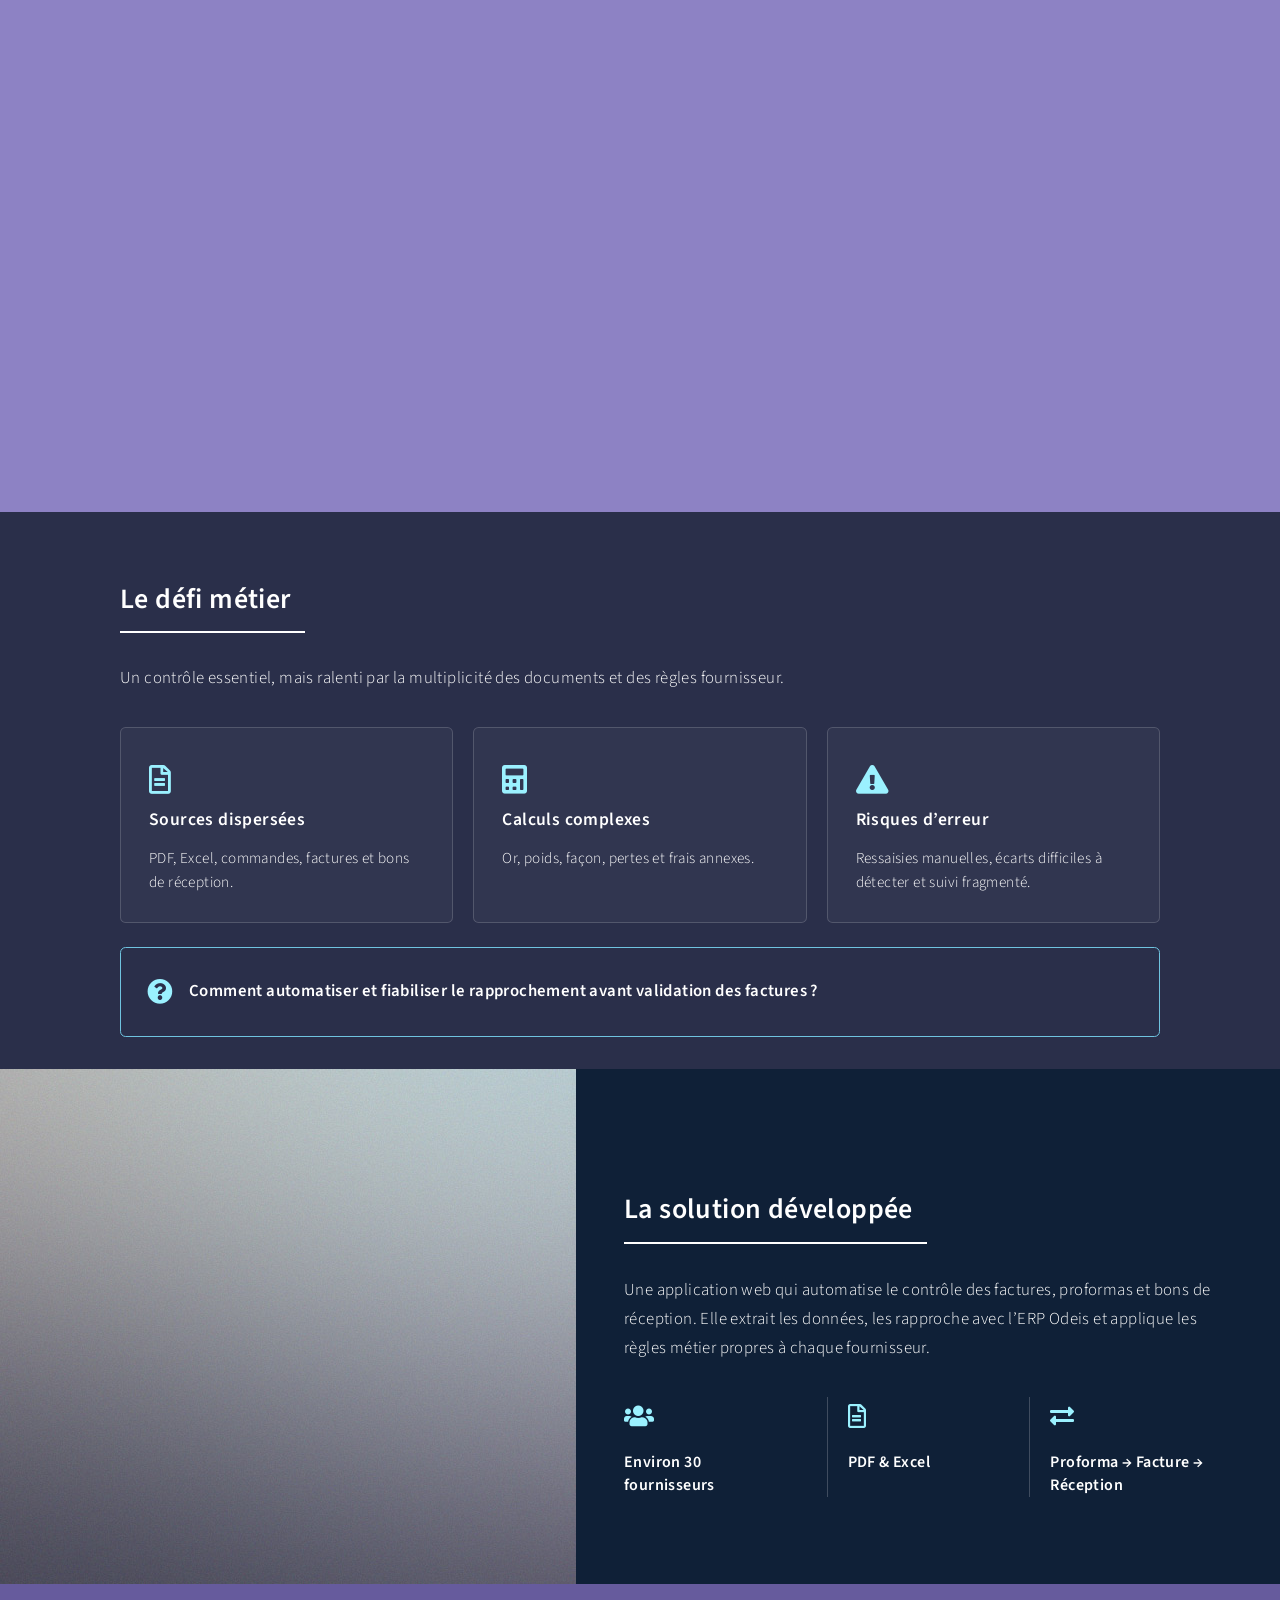
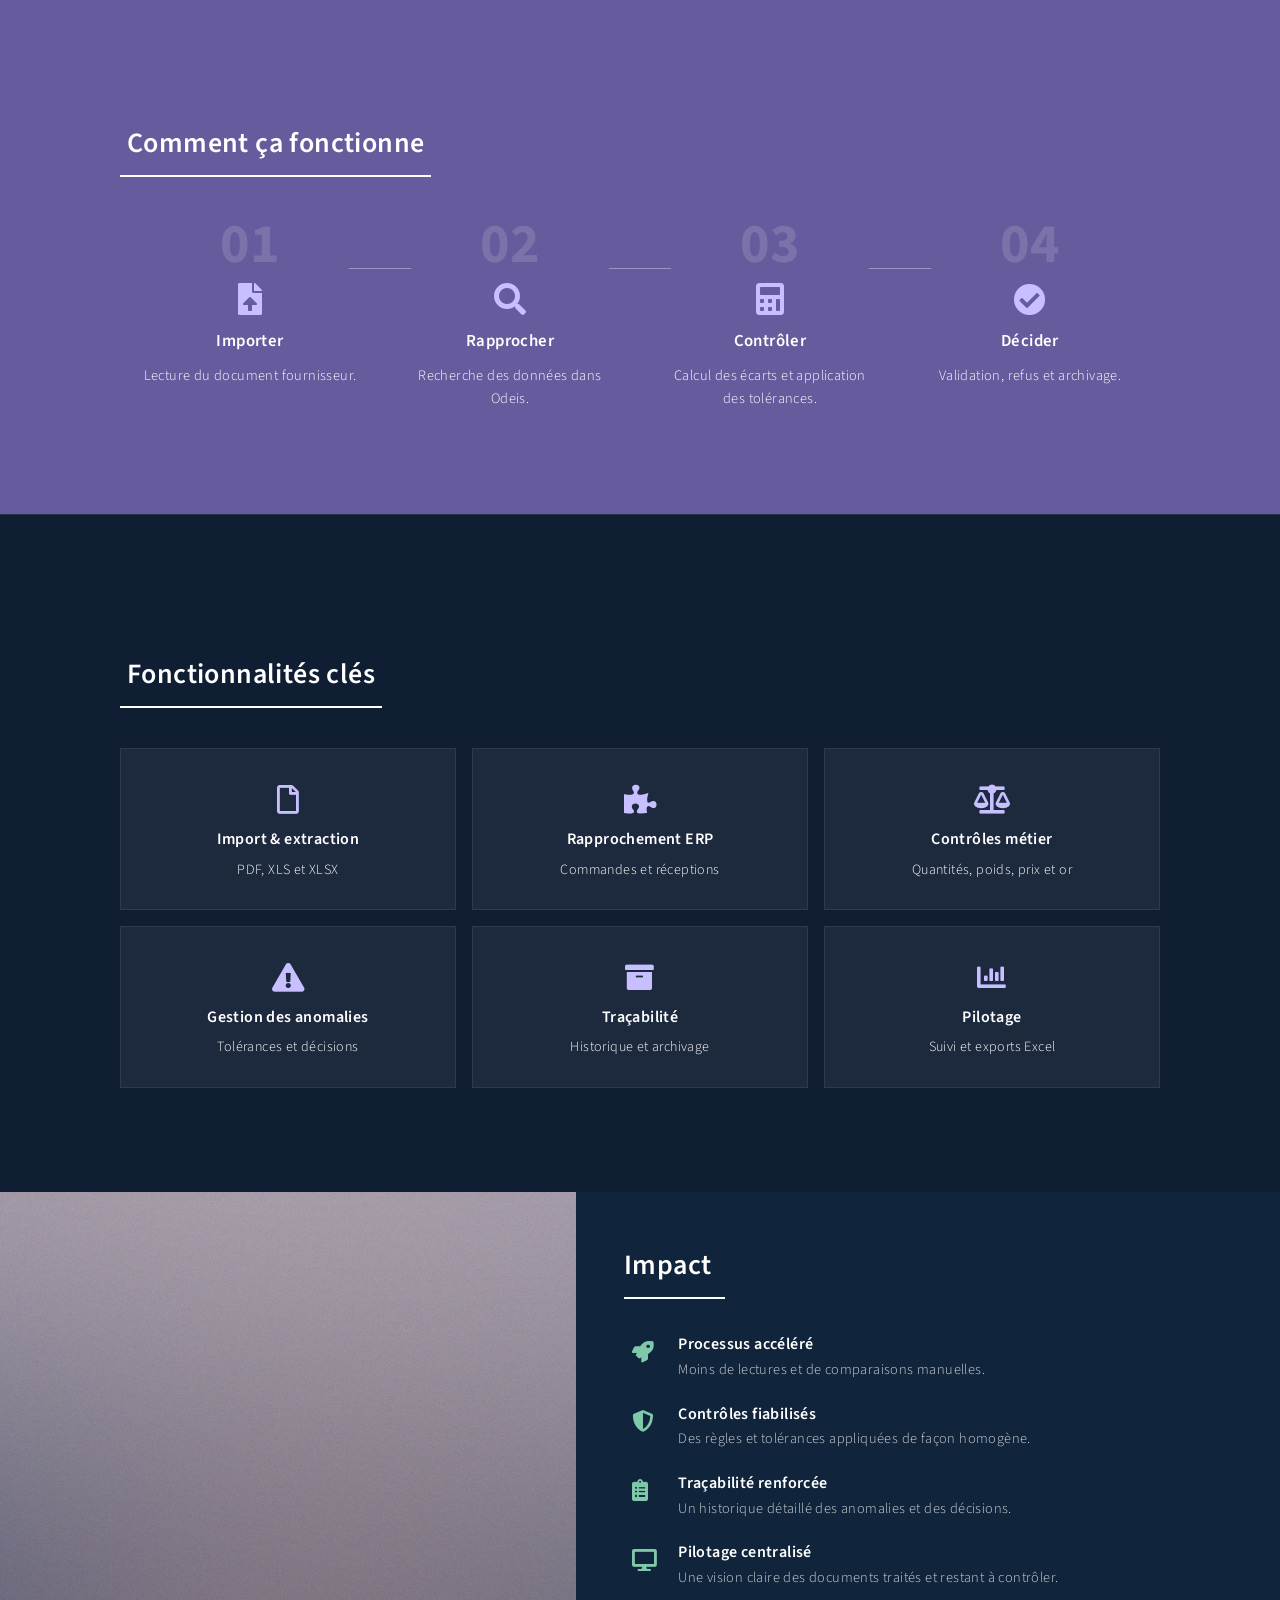
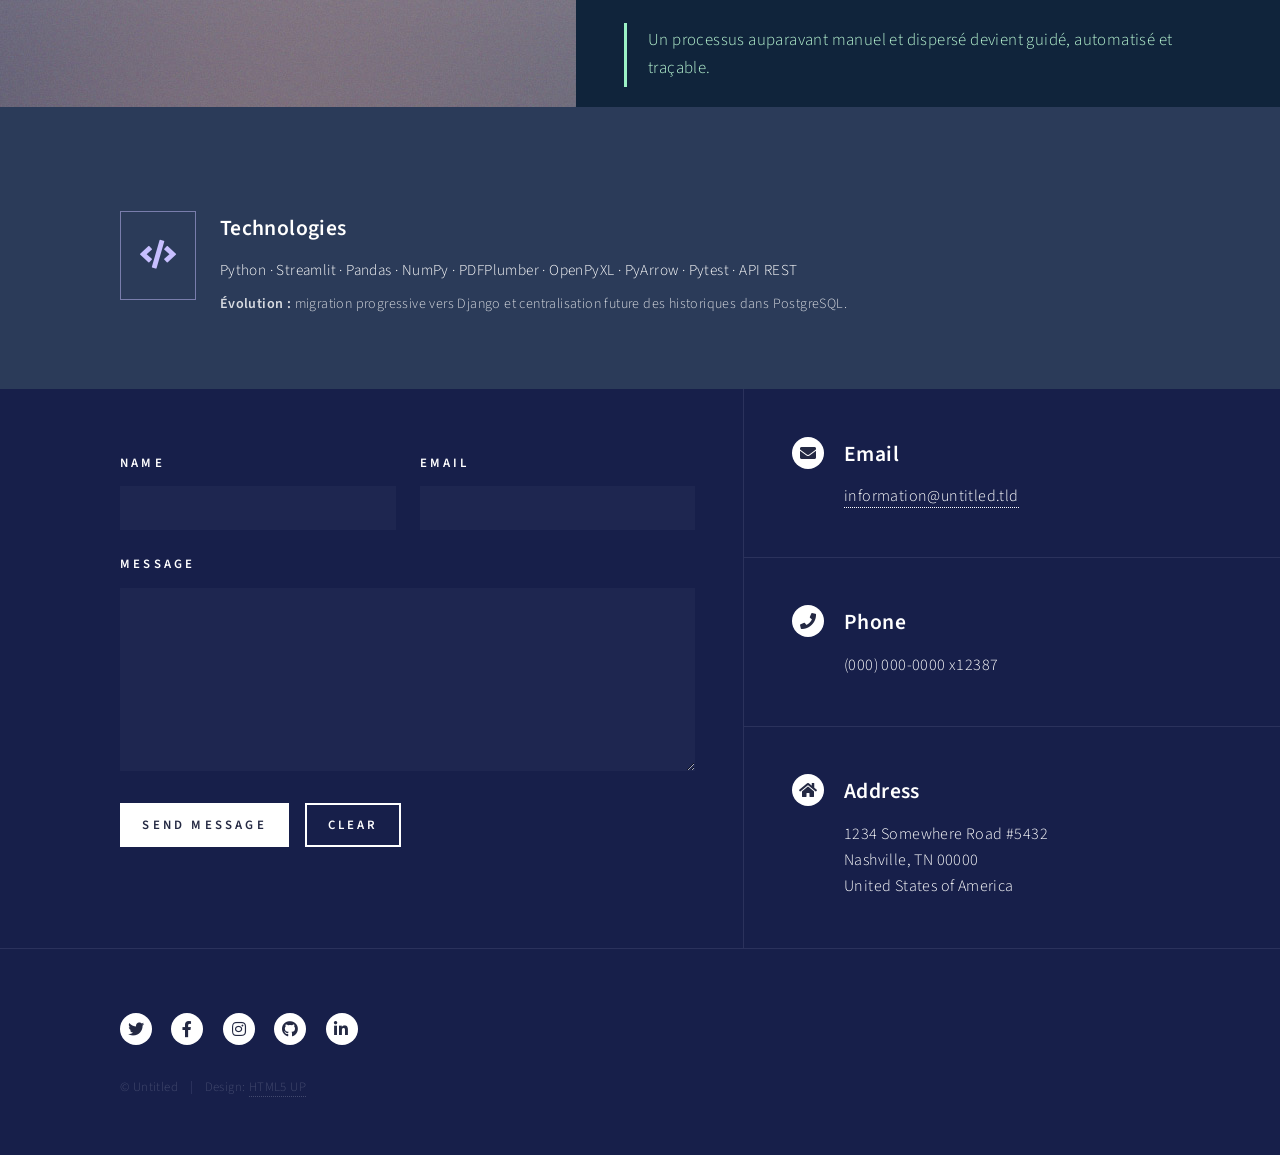
==== commit e7cab435: "Add files via upload" ====
--- a/controle-factures.html
+++ b/controle-factures.html
@@ -1,417 +1,755 @@
-<!DOCTYPE HTML>
-<!--
-	Forty by HTML5 UP
-	html5up.net | @ajlkn
-	Free for personal and commercial use under the CCA 3.0 license (html5up.net/license)
--->
-<html>
-	<head>
-		<title>Contrôle des factures fournisseurs | Portfolio Data</title>
-		<meta charset="utf-8" />
-		<meta name="viewport" content="width=device-width, initial-scale=1, user-scalable=no" />
-		<link rel="stylesheet" href="assets/css/main.css" />
-		<noscript><link rel="stylesheet" href="assets/css/noscript.css" /></noscript>
-		<style>
-			/* Présentation synthétique du projet */
-			#banner.project-hero {
-				min-height: auto;
-				padding: 7.5em 0 3.5em;
-			}
-
-			#banner.project-hero .inner {
-				max-width: 80em;
-			}
-
-			.project-eyebrow {
-				color: #9bf1ff;
-				font-size: 0.8em;
-				font-weight: 600;
-				letter-spacing: 0.18em;
-				margin: 0 0 1.25em;
-				text-transform: uppercase;
-			}
-
-			#banner.project-hero header.major {
-				margin-bottom: 1.25em;
-			}
-
-			#banner.project-hero header.major h1 {
-				font-size: clamp(2.5em, 5vw, 4.5em);
-				max-width: 950px;
-			}
-
-			#banner.project-hero .project-summary {
-				font-size: 1.15em;
-				line-height: 1.7;
-				max-width: 760px;
-				margin-bottom: 2.5em;
-			}
-
-			.project-facts {
-				display: grid;
-				grid-template-columns: repeat(4, minmax(0, 1fr));
-				gap: 0;
-				margin: 0;
-			}
-
-			.project-fact {
-				border-left: 1px solid rgba(255, 255, 255, 0.25);
-				padding: 0 1.5em;
-			}
-
-			.project-fact:first-child {
-				border-left: 0;
-				padding-left: 0;
-			}
-
-			.project-fact span {
-				color: #9bf1ff;
-				display: block;
-				font-size: 0.82em;
-				font-weight: 600;
-				margin-bottom: 0.35em;
-			}
-
-			.project-fact strong {
-				display: block;
-				font-size: 0.95em;
-				font-weight: 400;
-				line-height: 1.5;
-			}
-
-			#one.project-challenge .challenge-intro {
-				font-size: 1.05em;
-				margin-bottom: 2em;
-				max-width: 900px;
-			}
-
-			.challenge-grid {
-				display: grid;
-				grid-template-columns: repeat(3, minmax(0, 1fr));
-				gap: 1.25em;
-			}
-
-			.challenge-card {
-				background: rgba(255, 255, 255, 0.035);
-				border: 1px solid rgba(255, 255, 255, 0.16);
-				border-radius: 0.35em;
-				padding: 1.75em;
-			}
-
-			.challenge-card .icon {
-				color: #9bf1ff;
-				font-size: 1.8em;
-				margin-bottom: 0.6em;
-			}
-
-			.challenge-card h3 {
-				font-size: 1.1em;
-				margin-bottom: 0.65em;
-			}
-
-			.challenge-card p {
-				font-size: 0.95em;
-				line-height: 1.6;
-				margin: 0;
-			}
-
-			.challenge-question {
-				align-items: center;
-				border: 1px solid #6fc3df;
-				border-radius: 0.35em;
-				display: flex;
-				gap: 1em;
-				margin-top: 1.5em;
-				padding: 1.4em 1.6em;
-			}
-
-			.challenge-question .icon {
-				color: #9bf1ff;
-				font-size: 1.6em;
-			}
-
-			.challenge-question strong {
-				font-size: 1.05em;
-			}
-
-			@media screen and (max-width: 980px) {
-				.project-facts,
-				.challenge-grid {
-					grid-template-columns: repeat(2, minmax(0, 1fr));
-				}
-
-				.project-fact:nth-child(3) {
-					border-left: 0;
-					padding-left: 0;
-				}
-
-				.project-fact {
-					margin-bottom: 1.5em;
-				}
-			}
-
-			@media screen and (max-width: 736px) {
-				#banner.project-hero {
-					padding: 6em 0 2.5em;
-				}
-
-				.project-facts,
-				.challenge-grid {
-					grid-template-columns: 1fr;
-				}
-
-				.project-fact,
-				.project-fact:nth-child(3) {
-					border-left: 0;
-					border-top: 1px solid rgba(255, 255, 255, 0.2);
-					padding: 1em 0 0;
-				}
-			}
-		</style>
-	</head>
-	<body class="is-preload">
-
-		<!-- Wrapper -->
-			<div id="wrapper">
-
-				<!-- Header -->
-				<!-- Note: The "styleN" class below should match that of the banner element. -->
-					<header id="header" class="alt style2">
-						<a href="index.html" class="logo"><strong>PM</strong> <span>PORTFOLIO DATA</span></a>
-						<nav>
-							<a href="#menu">Menu</a>
-						</nav>
-					</header>
-
-				<!-- Menu -->
-					<nav id="menu">
-						<ul class="links">
-							<li><a href="index.html">Home</a></li>
-							<li><a href="landing.html">Landing</a></li>
-							<li><a href="generic.html">Generic</a></li>
-							<li><a href="elements.html">Elements</a></li>
-						</ul>
-						<ul class="actions stacked">
-							<li><a href="#" class="button primary fit">Get Started</a></li>
-							<li><a href="#" class="button fit">Log In</a></li>
-						</ul>
-					</nav>
-
-				<!-- Banner -->
-				<!-- Note: The "styleN" class below should match that of the header element. -->
-					<section id="banner" class="style2 project-hero">
-						<div class="inner">
-							<span class="image">
-								<img src="images/pic07.jpg" alt="" />
-							</span>
-							<p class="project-eyebrow">Application métier · Data &amp; automatisation</p>
-							<header class="major">
-								<h2>Fiabiliser le contrôle des factures fournisseurs</h2>
-							</header>
-							<p class="project-summary">Une application qui automatise le rapprochement entre les documents fournisseurs et les données de l’ERP Odeis.</p>
-							<div class="project-facts">
-								<div class="project-fact">
-									<span>Mon rôle</span>
-									<strong>Product Owner &amp; Data</strong>
-								</div>
-								<div class="project-fact">
-									<span>Utilisateurs</span>
-									<strong>Achats · Appro · Comptabilité</strong>
-								</div>
-								<div class="project-fact">
-									<span>Solution</span>
-									<strong>Application Streamlit</strong>
-								</div>
-								<div class="project-fact">
-									<span>Stack</span>
-									<strong>Python · Pandas · PostgreSQL</strong>
-								</div>
-							</div>
-						</div>
-					</section>
-
-				<!-- Main -->
-					<div id="main">
-
-						<!-- One -->
-							<section id="one" class="project-challenge">
-								<div class="inner">
-									<header class="major">
-										<h2>Le défi métier</h2>
-									</header>
-									<p class="challenge-intro">Un contrôle essentiel, mais ralenti par la multiplicité des documents et des règles fournisseur.</p>
-
-									<div class="challenge-grid">
-										<article class="challenge-card">
-											<span class="icon regular fa-file-alt" aria-hidden="true"></span>
-											<h3>Sources dispersées</h3>
-											<p>PDF, Excel, commandes, factures et bons de réception.</p>
-										</article>
-										<article class="challenge-card">
-											<span class="icon solid fa-calculator" aria-hidden="true"></span>
-											<h3>Calculs complexes</h3>
-											<p>Or, poids, façon, pertes et frais annexes.</p>
-										</article>
-										<article class="challenge-card">
-											<span class="icon solid fa-exclamation-triangle" aria-hidden="true"></span>
-											<h3>Risques d’erreur</h3>
-											<p>Ressaisies manuelles, écarts difficiles à détecter et suivi fragmenté.</p>
-										</article>
-									</div>
-
-									<div class="challenge-question">
-										<span class="icon solid fa-question-circle" aria-hidden="true"></span>
-										<strong>Comment automatiser et fiabiliser le rapprochement avant validation des factures&nbsp;?</strong>
-									</div>
-								</div>
-							</section>
-
-						<!-- Two -->
-							<section id="two" class="spotlights">
-								<section>
-									<a href="generic.html" class="image">
-										<img src="images/pic08.jpg" alt="" data-position="center center" />
-									</a>
-									<div class="content">
-										<div class="inner">
-											<header class="major">
-												<h3>Orci maecenas</h3>
-											</header>
-											<p>Nullam et orci eu lorem consequat tincidunt vivamus et sagittis magna sed nunc rhoncus condimentum sem. In efficitur ligula tate urna. Maecenas massa sed magna lacinia magna pellentesque lorem ipsum dolor. Nullam et orci eu lorem consequat tincidunt. Vivamus et sagittis tempus.</p>
-											<ul class="actions">
-												<li><a href="generic.html" class="button">Learn more</a></li>
-											</ul>
-										</div>
-									</div>
-								</section>
-								<section>
-									<a href="generic.html" class="image">
-										<img src="images/pic09.jpg" alt="" data-position="top center" />
-									</a>
-									<div class="content">
-										<div class="inner">
-											<header class="major">
-												<h3>Rhoncus magna</h3>
-											</header>
-											<p>Nullam et orci eu lorem consequat tincidunt vivamus et sagittis magna sed nunc rhoncus condimentum sem. In efficitur ligula tate urna. Maecenas massa sed magna lacinia magna pellentesque lorem ipsum dolor. Nullam et orci eu lorem consequat tincidunt. Vivamus et sagittis tempus.</p>
-											<ul class="actions">
-												<li><a href="generic.html" class="button">Learn more</a></li>
-											</ul>
-										</div>
-									</div>
-								</section>
-								<section>
-									<a href="generic.html" class="image">
-										<img src="images/pic10.jpg" alt="" data-position="25% 25%" />
-									</a>
-									<div class="content">
-										<div class="inner">
-											<header class="major">
-												<h3>Sed nunc ligula</h3>
-											</header>
-											<p>Nullam et orci eu lorem consequat tincidunt vivamus et sagittis magna sed nunc rhoncus condimentum sem. In efficitur ligula tate urna. Maecenas massa sed magna lacinia magna pellentesque lorem ipsum dolor. Nullam et orci eu lorem consequat tincidunt. Vivamus et sagittis tempus.</p>
-											<ul class="actions">
-												<li><a href="generic.html" class="button">Learn more</a></li>
-											</ul>
-										</div>
-									</div>
-								</section>
-							</section>
-
-						<!-- Three -->
-							<section id="three">
-								<div class="inner">
-									<header class="major">
-										<h2>Massa libero</h2>
-									</header>
-									<p>Nullam et orci eu lorem consequat tincidunt vivamus et sagittis libero. Mauris aliquet magna magna sed nunc rhoncus pharetra. Pellentesque condimentum sem. In efficitur ligula tate urna. Maecenas laoreet massa vel lacinia pellentesque lorem ipsum dolor. Nullam et orci eu lorem consequat tincidunt. Vivamus et sagittis libero. Mauris aliquet magna magna sed nunc rhoncus amet pharetra et feugiat tempus.</p>
-									<ul class="actions">
-										<li><a href="generic.html" class="button next">Get Started</a></li>
-									</ul>
-								</div>
-							</section>
-
-					</div>
-
-				<!-- Contact -->
-					<section id="contact">
-						<div class="inner">
-							<section>
-								<form method="post" action="#">
-									<div class="fields">
-										<div class="field half">
-											<label for="name">Name</label>
-											<input type="text" name="name" id="name" />
-										</div>
-										<div class="field half">
-											<label for="email">Email</label>
-											<input type="text" name="email" id="email" />
-										</div>
-										<div class="field">
-											<label for="message">Message</label>
-											<textarea name="message" id="message" rows="6"></textarea>
-										</div>
-									</div>
-									<ul class="actions">
-										<li><input type="submit" value="Send Message" class="primary" /></li>
-										<li><input type="reset" value="Clear" /></li>
-									</ul>
-								</form>
-							</section>
-							<section class="split">
-								<section>
-									<div class="contact-method">
-										<span class="icon solid alt fa-envelope"></span>
-										<h3>Email</h3>
-										<a href="#">information@untitled.tld</a>
-									</div>
-								</section>
-								<section>
-									<div class="contact-method">
-										<span class="icon solid alt fa-phone"></span>
-										<h3>Phone</h3>
-										<span>(000) 000-0000 x12387</span>
-									</div>
-								</section>
-								<section>
-									<div class="contact-method">
-										<span class="icon solid alt fa-home"></span>
-										<h3>Address</h3>
-										<span>1234 Somewhere Road #5432<br />
-										Nashville, TN 00000<br />
-										United States of America</span>
-									</div>
-								</section>
-							</section>
-						</div>
-					</section>
-
-				<!-- Footer -->
-					<footer id="footer">
-						<div class="inner">
-							<ul class="icons">
-								<li><a href="#" class="icon brands alt fa-twitter"><span class="label">Twitter</span></a></li>
-								<li><a href="#" class="icon brands alt fa-facebook-f"><span class="label">Facebook</span></a></li>
-								<li><a href="#" class="icon brands alt fa-instagram"><span class="label">Instagram</span></a></li>
-								<li><a href="#" class="icon brands alt fa-github"><span class="label">GitHub</span></a></li>
-								<li><a href="#" class="icon brands alt fa-linkedin-in"><span class="label">LinkedIn</span></a></li>
-							</ul>
-							<ul class="copyright">
-								<li>&copy; Untitled</li><li>Design: <a href="https://html5up.net">HTML5 UP</a></li>
-							</ul>
-						</div>
-					</footer>
-
-			</div>
-
-		<!-- Scripts -->
-			<script src="assets/js/jquery.min.js"></script>
-			<script src="assets/js/jquery.scrolly.min.js"></script>
-			<script src="assets/js/jquery.scrollex.min.js"></script>
-			<script src="assets/js/browser.min.js"></script>
-			<script src="assets/js/breakpoints.min.js"></script>
-			<script src="assets/js/util.js"></script>
-			<script src="assets/js/main.js"></script>
-
-	</body>
-</html>
+<!DOCTYPE HTML>
+<!--
+	Forty by HTML5 UP
+	html5up.net | @ajlkn
+	Free for personal and commercial use under the CCA 3.0 license (html5up.net/license)
+-->
+<html>
+	<head>
+		<title>Contrôle des factures fournisseurs | Portfolio Data</title>
+		<meta charset="utf-8" />
+		<meta name="viewport" content="width=device-width, initial-scale=1, user-scalable=no" />
+		<link rel="stylesheet" href="assets/css/main.css" />
+		<noscript><link rel="stylesheet" href="assets/css/noscript.css" /></noscript>
+		<style>
+			/* Présentation synthétique du projet */
+			#banner.project-hero {
+				min-height: auto;
+				padding: 7.5em 0 3.5em;
+			}
+
+			#banner.project-hero .inner {
+				max-width: 80em;
+			}
+
+			.project-eyebrow {
+				color: #9bf1ff;
+				font-size: 0.8em;
+				font-weight: 600;
+				letter-spacing: 0.18em;
+				margin: 0 0 1.25em;
+				text-transform: uppercase;
+			}
+
+			#banner.project-hero header.major {
+				margin-bottom: 1.25em;
+			}
+
+			#banner.project-hero header.major h1 {
+				font-size: clamp(2.5em, 5vw, 4.5em);
+				max-width: 950px;
+			}
+
+			#banner.project-hero .project-summary {
+				font-size: 1.15em;
+				line-height: 1.7;
+				max-width: 760px;
+				margin-bottom: 2.5em;
+			}
+
+			.project-facts {
+				display: grid;
+				grid-template-columns: repeat(4, minmax(0, 1fr));
+				gap: 0;
+				margin: 0;
+			}
+
+			.project-fact {
+				border-left: 1px solid rgba(255, 255, 255, 0.25);
+				padding: 0 1.5em;
+			}
+
+			.project-fact:first-child {
+				border-left: 0;
+				padding-left: 0;
+			}
+
+			.project-fact span {
+				color: #9bf1ff;
+				display: block;
+				font-size: 0.82em;
+				font-weight: 600;
+				margin-bottom: 0.35em;
+			}
+
+			.project-fact strong {
+				display: block;
+				font-size: 0.95em;
+				font-weight: 400;
+				line-height: 1.5;
+			}
+
+			#one.project-challenge .challenge-intro {
+				font-size: 1.05em;
+				margin-bottom: 2em;
+				max-width: 900px;
+			}
+
+			.challenge-grid {
+				display: grid;
+				grid-template-columns: repeat(3, minmax(0, 1fr));
+				gap: 1.25em;
+			}
+
+			.challenge-card {
+				background: rgba(255, 255, 255, 0.035);
+				border: 1px solid rgba(255, 255, 255, 0.16);
+				border-radius: 0.35em;
+				padding: 1.75em;
+			}
+
+			.challenge-card .icon {
+				color: #9bf1ff;
+				font-size: 1.8em;
+				margin-bottom: 0.6em;
+			}
+
+			.challenge-card h3 {
+				font-size: 1.1em;
+				margin-bottom: 0.65em;
+			}
+
+			.challenge-card p {
+				font-size: 0.95em;
+				line-height: 1.6;
+				margin: 0;
+			}
+
+			.challenge-question {
+				align-items: center;
+				border: 1px solid #6fc3df;
+				border-radius: 0.35em;
+				display: flex;
+				gap: 1em;
+				margin-top: 1.5em;
+				padding: 1.4em 1.6em;
+			}
+
+			.challenge-question .icon {
+				color: #9bf1ff;
+				font-size: 1.6em;
+			}
+
+			.challenge-question strong {
+				font-size: 1.05em;
+			}
+
+			/* Suite de la page projet */
+			.solution-spotlight .content {
+				background: #0f2037;
+			}
+
+			.solution-spotlight .image img,
+			.impact-spotlight .image img {
+				object-fit: cover;
+			}
+
+			.solution-lead {
+				font-size: 1.05em;
+				line-height: 1.75;
+			}
+
+			.solution-metrics {
+				display: grid;
+				grid-template-columns: repeat(3, minmax(0, 1fr));
+				gap: 0;
+				margin-top: 2em;
+			}
+
+			.solution-metric {
+				border-left: 1px solid rgba(255, 255, 255, 0.2);
+				padding: 0 1.25em;
+			}
+
+			.solution-metric:first-child {
+				border-left: 0;
+				padding-left: 0;
+			}
+
+			.solution-metric .icon {
+				color: #9bf1ff;
+				display: block;
+				font-size: 1.5em;
+				margin-bottom: 0.55em;
+			}
+
+			.solution-metric strong {
+				display: block;
+				font-size: 1em;
+				line-height: 1.45;
+			}
+
+			.process-section {
+				background: #665b9d;
+				padding: 4.5em 0;
+			}
+
+			.process-section .inner,
+			.features-section .inner,
+			.tech-section .inner {
+				margin: 0 auto;
+				max-width: 80em;
+				padding: 0 3em;
+				width: calc(100% - 6em);
+			}
+
+			.section-heading {
+				text-align: center;
+			}
+
+			.section-heading.major:after {
+				margin-left: auto;
+				margin-right: auto;
+			}
+
+			.process-grid {
+				display: grid;
+				grid-template-columns: repeat(4, minmax(0, 1fr));
+				margin-top: 2.5em;
+			}
+
+			.process-step {
+				padding: 0 1.4em;
+				position: relative;
+				text-align: center;
+			}
+
+			.process-step:not(:last-child):after {
+				background: rgba(255, 255, 255, 0.35);
+				content: '';
+				height: 1px;
+				position: absolute;
+				right: -12%;
+				top: 3.15em;
+				width: 24%;
+			}
+
+			.process-number {
+				color: rgba(255, 255, 255, 0.14);
+				font-size: 3.5em;
+				font-weight: 700;
+				line-height: 1;
+			}
+
+			.process-step .icon {
+				color: #c7bfff;
+				font-size: 2em;
+				margin: 0.25em 0 0.75em;
+			}
+
+			.process-step h3 {
+				font-size: 1.05em;
+				margin-bottom: 0.55em;
+			}
+
+			.process-step p {
+				font-size: 0.9em;
+				line-height: 1.55;
+				margin: 0;
+			}
+
+			.features-section {
+				background: #101e33;
+				padding: 4.5em 0;
+			}
+
+			.features-grid {
+				display: grid;
+				grid-template-columns: repeat(3, minmax(0, 1fr));
+				gap: 1em;
+				margin-top: 2.5em;
+			}
+
+			.feature-item {
+				background: rgba(255, 255, 255, 0.055);
+				border: 1px solid rgba(255, 255, 255, 0.08);
+				padding: 1.7em;
+				text-align: center;
+			}
+
+			.feature-item .icon {
+				color: #c7bfff;
+				font-size: 1.8em;
+				margin-bottom: 0.55em;
+			}
+
+			.feature-item h3 {
+				font-size: 1em;
+				margin-bottom: 0.4em;
+			}
+
+			.feature-item p {
+				font-size: 0.88em;
+				margin: 0;
+			}
+
+			.impact-spotlight .content {
+				background: #10243b;
+			}
+
+			.impact-list {
+				list-style: none;
+				margin: 0;
+				padding: 0;
+			}
+
+			.impact-list li {
+				align-items: flex-start;
+				display: flex;
+				gap: 1em;
+				margin-bottom: 1.2em;
+			}
+
+			.impact-list .icon {
+				color: #9bf1c5;
+				font-size: 1.35em;
+				margin-top: 0.15em;
+				width: 1.4em;
+			}
+
+			.impact-list strong,
+			.impact-list span {
+				display: block;
+			}
+
+			.impact-list span {
+				font-size: 0.9em;
+				opacity: 0.8;
+			}
+
+			.impact-quote {
+				border-left: 3px solid #9bf1c5;
+				color: #b9f7d3;
+				font-size: 1.05em;
+				font-style: normal;
+				margin: 2em 0 0;
+				padding: 0.25em 0 0.25em 1.25em;
+			}
+
+			.tech-section {
+				background: #2b3b59;
+				padding: 2.5em 0;
+			}
+
+			.tech-content {
+				align-items: flex-start;
+				display: flex;
+				gap: 1.5em;
+			}
+
+			.tech-content > .icon {
+				border: 1px solid rgba(199, 191, 255, 0.5);
+				color: #c7bfff;
+				font-size: 1.8em;
+				padding: 0.65em;
+			}
+
+			.tech-content h2 {
+				font-size: 1.35em;
+				margin-bottom: 0.55em;
+			}
+
+			.tech-list {
+				font-size: 0.95em;
+				margin-bottom: 0.65em;
+			}
+
+			.tech-evolution {
+				font-size: 0.88em;
+				margin: 0;
+				opacity: 0.82;
+			}
+
+			@media screen and (max-width: 980px) {
+				.project-facts,
+				.challenge-grid,
+				.features-grid {
+					grid-template-columns: repeat(2, minmax(0, 1fr));
+				}
+
+				.process-grid {
+					grid-template-columns: repeat(2, minmax(0, 1fr));
+					row-gap: 2.5em;
+				}
+
+				.process-step:after {
+					display: none;
+				}
+
+				.project-fact:nth-child(3) {
+					border-left: 0;
+					padding-left: 0;
+				}
+
+				.project-fact {
+					margin-bottom: 1.5em;
+				}
+			}
+
+			@media screen and (max-width: 736px) {
+				#banner.project-hero {
+					padding: 6em 0 2.5em;
+				}
+
+				.project-facts,
+				.challenge-grid,
+				.solution-metrics,
+				.process-grid,
+				.features-grid {
+					grid-template-columns: 1fr;
+				}
+
+				.process-section .inner,
+				.features-section .inner,
+				.tech-section .inner {
+					padding: 0 1.5em;
+					width: 100%;
+				}
+
+				.solution-metric {
+					border-left: 0;
+					border-top: 1px solid rgba(255, 255, 255, 0.2);
+					padding: 1em 0;
+				}
+
+				.tech-content {
+					flex-direction: column;
+				}
+
+				.project-fact,
+				.project-fact:nth-child(3) {
+					border-left: 0;
+					border-top: 1px solid rgba(255, 255, 255, 0.2);
+					padding: 1em 0 0;
+				}
+			}
+		</style>
+	</head>
+	<body class="is-preload">
+
+		<!-- Wrapper -->
+			<div id="wrapper">
+
+				<!-- Header -->
+				<!-- Note: The "styleN" class below should match that of the banner element. -->
+					<header id="header" class="alt style2">
+						<a href="index.html" class="logo"><strong>PM</strong> <span>PORTFOLIO DATA</span></a>
+						<nav>
+							<a href="#menu">Menu</a>
+						</nav>
+					</header>
+
+				<!-- Menu -->
+					<nav id="menu">
+						<ul class="links">
+							<li><a href="index.html">Home</a></li>
+							<li><a href="landing.html">Landing</a></li>
+							<li><a href="generic.html">Generic</a></li>
+							<li><a href="elements.html">Elements</a></li>
+						</ul>
+						<ul class="actions stacked">
+							<li><a href="#" class="button primary fit">Get Started</a></li>
+							<li><a href="#" class="button fit">Log In</a></li>
+						</ul>
+					</nav>
+
+				<!-- Banner -->
+				<!-- Note: The "styleN" class below should match that of the header element. -->
+					<section id="banner" class="style2 project-hero">
+						<div class="inner">
+							<span class="image">
+								<img src="images/pic07.jpg" alt="" />
+							</span>
+							<p class="project-eyebrow">Application métier · Data &amp; automatisation</p>
+							<header class="major">
+								<h1>Fiabiliser le contrôle des factures fournisseurs</h1>
+							</header>
+							<p class="project-summary">Une application qui automatise le rapprochement entre les documents fournisseurs et les données de l’ERP Odeis.</p>
+							<div class="project-facts">
+								<div class="project-fact">
+									<span>Mon rôle</span>
+									<strong>Product Owner &amp; Data</strong>
+								</div>
+								<div class="project-fact">
+									<span>Utilisateurs</span>
+									<strong>Achats · Appro · Comptabilité</strong>
+								</div>
+								<div class="project-fact">
+									<span>Solution</span>
+									<strong>Application Streamlit</strong>
+								</div>
+								<div class="project-fact">
+									<span>Stack</span>
+									<strong>Python · Streamlit · Pandas</strong>
+								</div>
+							</div>
+						</div>
+					</section>
+
+				<!-- Main -->
+					<div id="main">
+
+						<!-- One -->
+							<section id="one" class="project-challenge">
+								<div class="inner">
+									<header class="major">
+										<h2>Le défi métier</h2>
+									</header>
+									<p class="challenge-intro">Un contrôle essentiel, mais ralenti par la multiplicité des documents et des règles fournisseur.</p>
+
+									<div class="challenge-grid">
+										<article class="challenge-card">
+											<span class="icon regular fa-file-alt" aria-hidden="true"></span>
+											<h3>Sources dispersées</h3>
+											<p>PDF, Excel, commandes, factures et bons de réception.</p>
+										</article>
+										<article class="challenge-card">
+											<span class="icon solid fa-calculator" aria-hidden="true"></span>
+											<h3>Calculs complexes</h3>
+											<p>Or, poids, façon, pertes et frais annexes.</p>
+										</article>
+										<article class="challenge-card">
+											<span class="icon solid fa-exclamation-triangle" aria-hidden="true"></span>
+											<h3>Risques d’erreur</h3>
+											<p>Ressaisies manuelles, écarts difficiles à détecter et suivi fragmenté.</p>
+										</article>
+									</div>
+
+									<div class="challenge-question">
+										<span class="icon solid fa-question-circle" aria-hidden="true"></span>
+										<strong>Comment automatiser et fiabiliser le rapprochement avant validation des factures&nbsp;?</strong>
+									</div>
+								</div>
+							</section>
+
+						<!-- Solution -->
+							<section id="solution" class="spotlights">
+								<section class="solution-spotlight">
+									<div class="image">
+										<!-- Remplacer pic08.jpg par une capture de la page principale de l'application -->
+										<img src="images/pic08.jpg" alt="Aperçu de l’application de contrôle des factures" data-position="center center" />
+									</div>
+									<div class="content">
+										<div class="inner">
+											<header class="major">
+												<h2>La solution développée</h2>
+											</header>
+											<p class="solution-lead">Une application web qui automatise le contrôle des factures, proformas et bons de réception. Elle extrait les données, les rapproche avec l’ERP Odeis et applique les règles métier propres à chaque fournisseur.</p>
+
+											<div class="solution-metrics">
+												<div class="solution-metric">
+													<span class="icon solid fa-users" aria-hidden="true"></span>
+													<strong>Environ 30<br />fournisseurs</strong>
+												</div>
+												<div class="solution-metric">
+													<span class="icon regular fa-file-alt" aria-hidden="true"></span>
+													<strong>PDF &amp; Excel</strong>
+												</div>
+												<div class="solution-metric">
+													<span class="icon solid fa-exchange-alt" aria-hidden="true"></span>
+													<strong>Proforma → Facture → Réception</strong>
+												</div>
+											</div>
+										</div>
+									</div>
+								</section>
+							</section>
+
+						<!-- Fonctionnement -->
+							<section id="fonctionnement" class="process-section">
+								<div class="inner">
+									<header class="major section-heading">
+										<h2>Comment ça fonctionne</h2>
+									</header>
+									<div class="process-grid">
+										<article class="process-step">
+											<div class="process-number">01</div>
+											<span class="icon solid fa-file-upload" aria-hidden="true"></span>
+											<h3>Importer</h3>
+											<p>Lecture du document fournisseur.</p>
+										</article>
+										<article class="process-step">
+											<div class="process-number">02</div>
+											<span class="icon solid fa-search" aria-hidden="true"></span>
+											<h3>Rapprocher</h3>
+											<p>Recherche des données dans Odeis.</p>
+										</article>
+										<article class="process-step">
+											<div class="process-number">03</div>
+											<span class="icon solid fa-calculator" aria-hidden="true"></span>
+											<h3>Contrôler</h3>
+											<p>Calcul des écarts et application des tolérances.</p>
+										</article>
+										<article class="process-step">
+											<div class="process-number">04</div>
+											<span class="icon solid fa-check-circle" aria-hidden="true"></span>
+											<h3>Décider</h3>
+											<p>Validation, refus et archivage.</p>
+										</article>
+									</div>
+								</div>
+							</section>
+
+						<!-- Fonctionnalités -->
+							<section id="fonctionnalites" class="features-section">
+								<div class="inner">
+									<header class="major section-heading">
+										<h2>Fonctionnalités clés</h2>
+									</header>
+									<div class="features-grid">
+										<article class="feature-item">
+											<span class="icon regular fa-file" aria-hidden="true"></span>
+											<h3>Import &amp; extraction</h3>
+											<p>PDF, XLS et XLSX</p>
+										</article>
+										<article class="feature-item">
+											<span class="icon solid fa-puzzle-piece" aria-hidden="true"></span>
+											<h3>Rapprochement ERP</h3>
+											<p>Commandes et réceptions</p>
+										</article>
+										<article class="feature-item">
+											<span class="icon solid fa-balance-scale" aria-hidden="true"></span>
+											<h3>Contrôles métier</h3>
+											<p>Quantités, poids, prix et or</p>
+										</article>
+										<article class="feature-item">
+											<span class="icon solid fa-exclamation-triangle" aria-hidden="true"></span>
+											<h3>Gestion des anomalies</h3>
+											<p>Tolérances et décisions</p>
+										</article>
+										<article class="feature-item">
+											<span class="icon solid fa-archive" aria-hidden="true"></span>
+											<h3>Traçabilité</h3>
+											<p>Historique et archivage</p>
+										</article>
+										<article class="feature-item">
+											<span class="icon solid fa-chart-bar" aria-hidden="true"></span>
+											<h3>Pilotage</h3>
+											<p>Suivi et exports Excel</p>
+										</article>
+									</div>
+								</div>
+							</section>
+
+						<!-- Impact -->
+							<section id="impact" class="spotlights">
+								<section class="impact-spotlight">
+									<div class="image">
+										<!-- Remplacer pic09.jpg par une capture du suivi ou du pilotage -->
+										<img src="images/pic09.jpg" alt="Aperçu du suivi des contrôles et des anomalies" data-position="center center" />
+									</div>
+									<div class="content">
+										<div class="inner">
+											<header class="major">
+												<h2>Impact</h2>
+											</header>
+											<ul class="impact-list">
+												<li><span class="icon solid fa-rocket" aria-hidden="true"></span><div><strong>Processus accéléré</strong><span>Moins de lectures et de comparaisons manuelles.</span></div></li>
+												<li><span class="icon solid fa-shield-alt" aria-hidden="true"></span><div><strong>Contrôles fiabilisés</strong><span>Des règles et tolérances appliquées de façon homogène.</span></div></li>
+												<li><span class="icon solid fa-clipboard-list" aria-hidden="true"></span><div><strong>Traçabilité renforcée</strong><span>Un historique détaillé des anomalies et des décisions.</span></div></li>
+												<li><span class="icon solid fa-desktop" aria-hidden="true"></span><div><strong>Pilotage centralisé</strong><span>Une vision claire des documents traités et restant à contrôler.</span></div></li>
+											</ul>
+											<blockquote class="impact-quote">Un processus auparavant manuel et dispersé devient guidé, automatisé et traçable.</blockquote>
+										</div>
+									</div>
+								</section>
+							</section>
+
+						<!-- Technologies -->
+							<section id="technologies" class="tech-section">
+								<div class="inner">
+									<div class="tech-content">
+										<span class="icon solid fa-code" aria-hidden="true"></span>
+										<div>
+											<h2>Technologies</h2>
+											<p class="tech-list">Python · Streamlit · Pandas · NumPy · PDFPlumber · OpenPyXL · PyArrow · Pytest · API REST</p>
+											<p class="tech-evolution"><strong>Évolution :</strong> migration progressive vers Django et centralisation future des historiques dans PostgreSQL.</p>
+										</div>
+									</div>
+								</div>
+							</section>
+
+					</div>
+
+				<!-- Contact -->
+					<section id="contact">
+						<div class="inner">
+							<section>
+								<form method="post" action="#">
+									<div class="fields">
+										<div class="field half">
+											<label for="name">Name</label>
+											<input type="text" name="name" id="name" />
+										</div>
+										<div class="field half">
+											<label for="email">Email</label>
+											<input type="text" name="email" id="email" />
+										</div>
+										<div class="field">
+											<label for="message">Message</label>
+											<textarea name="message" id="message" rows="6"></textarea>
+										</div>
+									</div>
+									<ul class="actions">
+										<li><input type="submit" value="Send Message" class="primary" /></li>
+										<li><input type="reset" value="Clear" /></li>
+									</ul>
+								</form>
+							</section>
+							<section class="split">
+								<section>
+									<div class="contact-method">
+										<span class="icon solid alt fa-envelope"></span>
+										<h3>Email</h3>
+										<a href="#">information@untitled.tld</a>
+									</div>
+								</section>
+								<section>
+									<div class="contact-method">
+										<span class="icon solid alt fa-phone"></span>
+										<h3>Phone</h3>
+										<span>(000) 000-0000 x12387</span>
+									</div>
+								</section>
+								<section>
+									<div class="contact-method">
+										<span class="icon solid alt fa-home"></span>
+										<h3>Address</h3>
+										<span>1234 Somewhere Road #5432<br />
+										Nashville, TN 00000<br />
+										United States of America</span>
+									</div>
+								</section>
+							</section>
+						</div>
+					</section>
+
+				<!-- Footer -->
+					<footer id="footer">
+						<div class="inner">
+							<ul class="icons">
+								<li><a href="#" class="icon brands alt fa-twitter"><span class="label">Twitter</span></a></li>
+								<li><a href="#" class="icon brands alt fa-facebook-f"><span class="label">Facebook</span></a></li>
+								<li><a href="#" class="icon brands alt fa-instagram"><span class="label">Instagram</span></a></li>
+								<li><a href="#" class="icon brands alt fa-github"><span class="label">GitHub</span></a></li>
+								<li><a href="#" class="icon brands alt fa-linkedin-in"><span class="label">LinkedIn</span></a></li>
+							</ul>
+							<ul class="copyright">
+								<li>&copy; Untitled</li><li>Design: <a href="https://html5up.net">HTML5 UP</a></li>
+							</ul>
+						</div>
+					</footer>
+
+			</div>
+
+		<!-- Scripts -->
+			<script src="assets/js/jquery.min.js"></script>
+			<script src="assets/js/jquery.scrolly.min.js"></script>
+			<script src="assets/js/jquery.scrollex.min.js"></script>
+			<script src="assets/js/browser.min.js"></script>
+			<script src="assets/js/breakpoints.min.js"></script>
+			<script src="assets/js/util.js"></script>
+			<script src="assets/js/main.js"></script>
+
+	</body>
+</html>
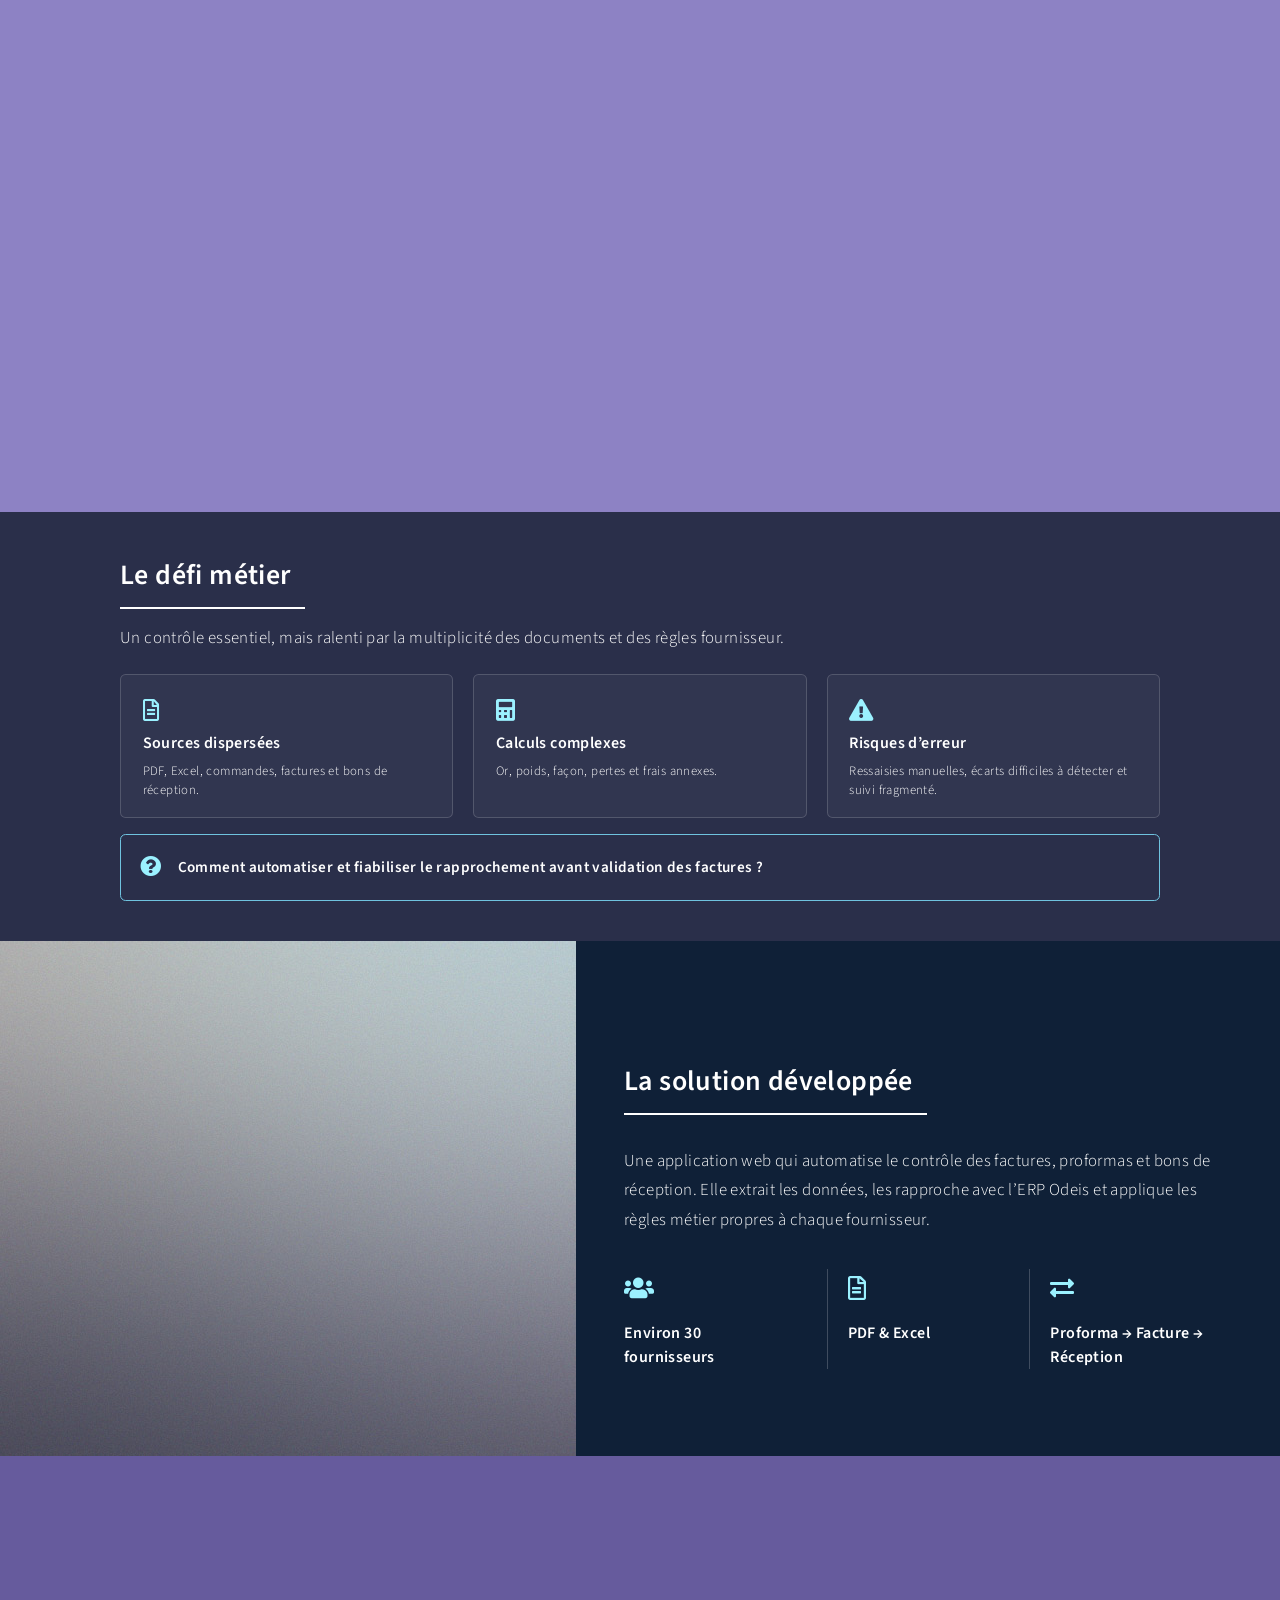
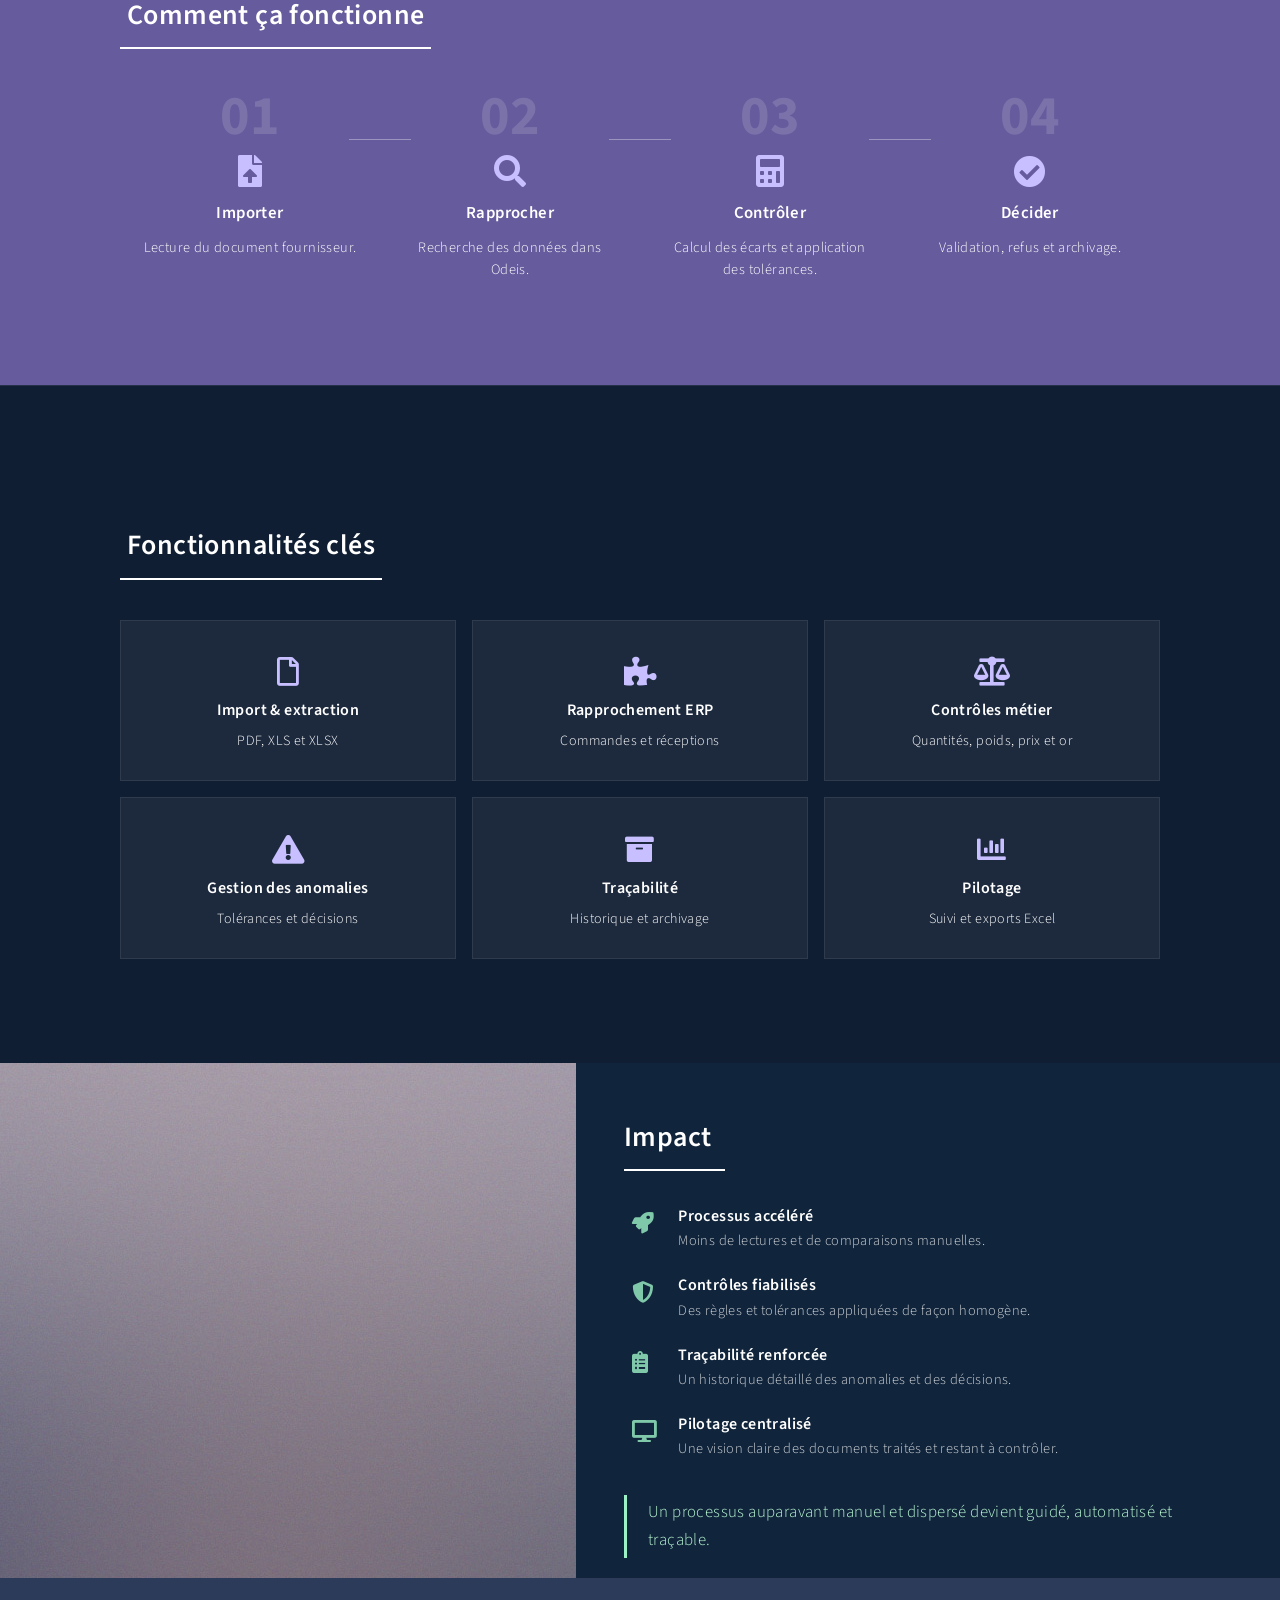
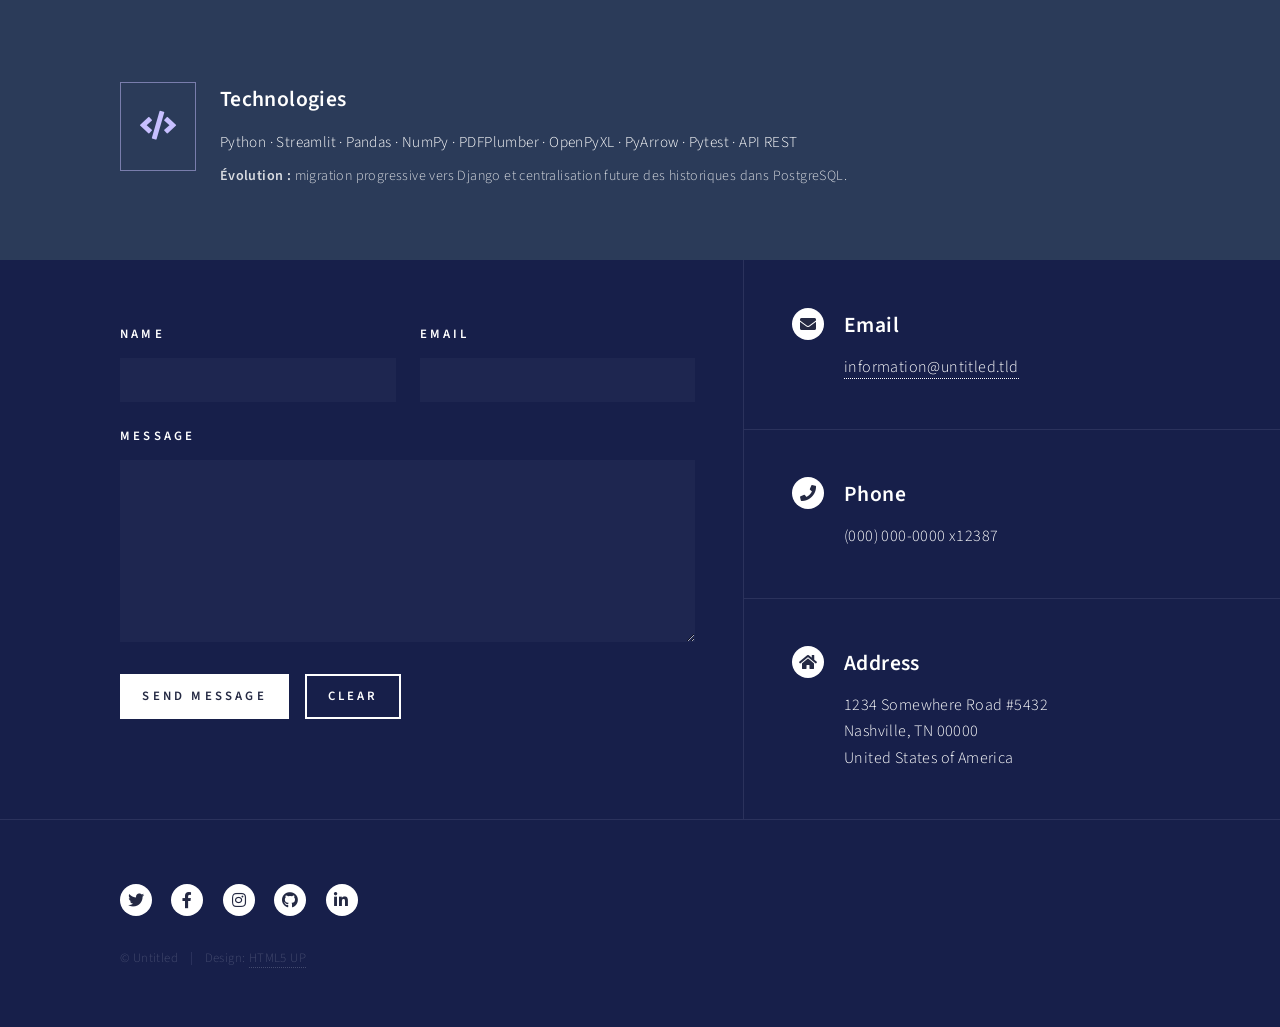
==== commit b07e89d8: "Update controle-factures.html" ====
--- a/controle-factures.html
+++ b/controle-factures.html
@@ -15,7 +15,7 @@
 			/* Présentation synthétique du projet */
 			#banner.project-hero {
 				min-height: auto;
-				padding: 7.5em 0 3.5em;
+				padding: 5.5em 0 2em;
 			}
 
 			#banner.project-hero .inner {
@@ -32,19 +32,18 @@
 			}
 
 			#banner.project-hero header.major {
-				margin-bottom: 1.25em;
-			}
-
-			#banner.project-hero header.major h1 {
-				font-size: clamp(2.5em, 5vw, 4.5em);
-				max-width: 950px;
+				margin-bottom: 0.75em;
+			}
+
+			#banner.project-hero header.major h2 {
+				font-size: clamp(2.1em, 4vw, 3.5em);
+				max-width: 850px;
 			}
 
 			#banner.project-hero .project-summary {
-				font-size: 1.15em;
-				line-height: 1.7;
-				max-width: 760px;
-				margin-bottom: 2.5em;
+				font-size: 1.05em;
+				line-height: 1.55;
+				margin-bottom: 1.5em;
 			}
 
 			.project-facts {
@@ -95,23 +94,23 @@
 				background: rgba(255, 255, 255, 0.035);
 				border: 1px solid rgba(255, 255, 255, 0.16);
 				border-radius: 0.35em;
-				padding: 1.75em;
+				padding: 1.15em 1.35em;
 			}
 
 			.challenge-card .icon {
 				color: #9bf1ff;
-				font-size: 1.8em;
-				margin-bottom: 0.6em;
+				font-size: 1.35em;
+				margin-bottom: 0.35em;
 			}
 
 			.challenge-card h3 {
-				font-size: 1.1em;
-				margin-bottom: 0.65em;
+				font-size: 1em;
+				margin-bottom: 0.35em;
 			}
 
 			.challenge-card p {
-				font-size: 0.95em;
-				line-height: 1.6;
+				font-size: 0.8em;
+				line-height: 1.45;
 				margin: 0;
 			}
 
@@ -121,17 +120,34 @@
 				border-radius: 0.35em;
 				display: flex;
 				gap: 1em;
-				margin-top: 1.5em;
-				padding: 1.4em 1.6em;
+				margin-top: 1em;
+				padding: 0.9em 1.2em;
 			}
 
 			.challenge-question .icon {
 				color: #9bf1ff;
-				font-size: 1.6em;
+				font-size: 1.3em;
 			}
 
 			.challenge-question strong {
-				font-size: 1.05em;
+				font-size: 0.95em;
+			}
+
+			#one.project-challenge {
+			    padding: 2.5em 0;
+			}
+			
+			#one.project-challenge .inner {
+			    padding-top: 0;
+			    padding-bottom: 0;
+			}
+			
+			#one.project-challenge header.major {
+			    margin-bottom: 1em;
+			}
+			
+			#one.project-challenge .challenge-intro {
+			    margin-bottom: 1.25em;
 			}
 
 			/* Suite de la page projet */
@@ -462,7 +478,7 @@
 							</span>
 							<p class="project-eyebrow">Application métier · Data &amp; automatisation</p>
 							<header class="major">
-								<h1>Fiabiliser le contrôle des factures fournisseurs</h1>
+								<h2>Fiabiliser le contrôle des factures fournisseurs</h2>
 							</header>
 							<p class="project-summary">Une application qui automatise le rapprochement entre les documents fournisseurs et les données de l’ERP Odeis.</p>
 							<div class="project-facts">
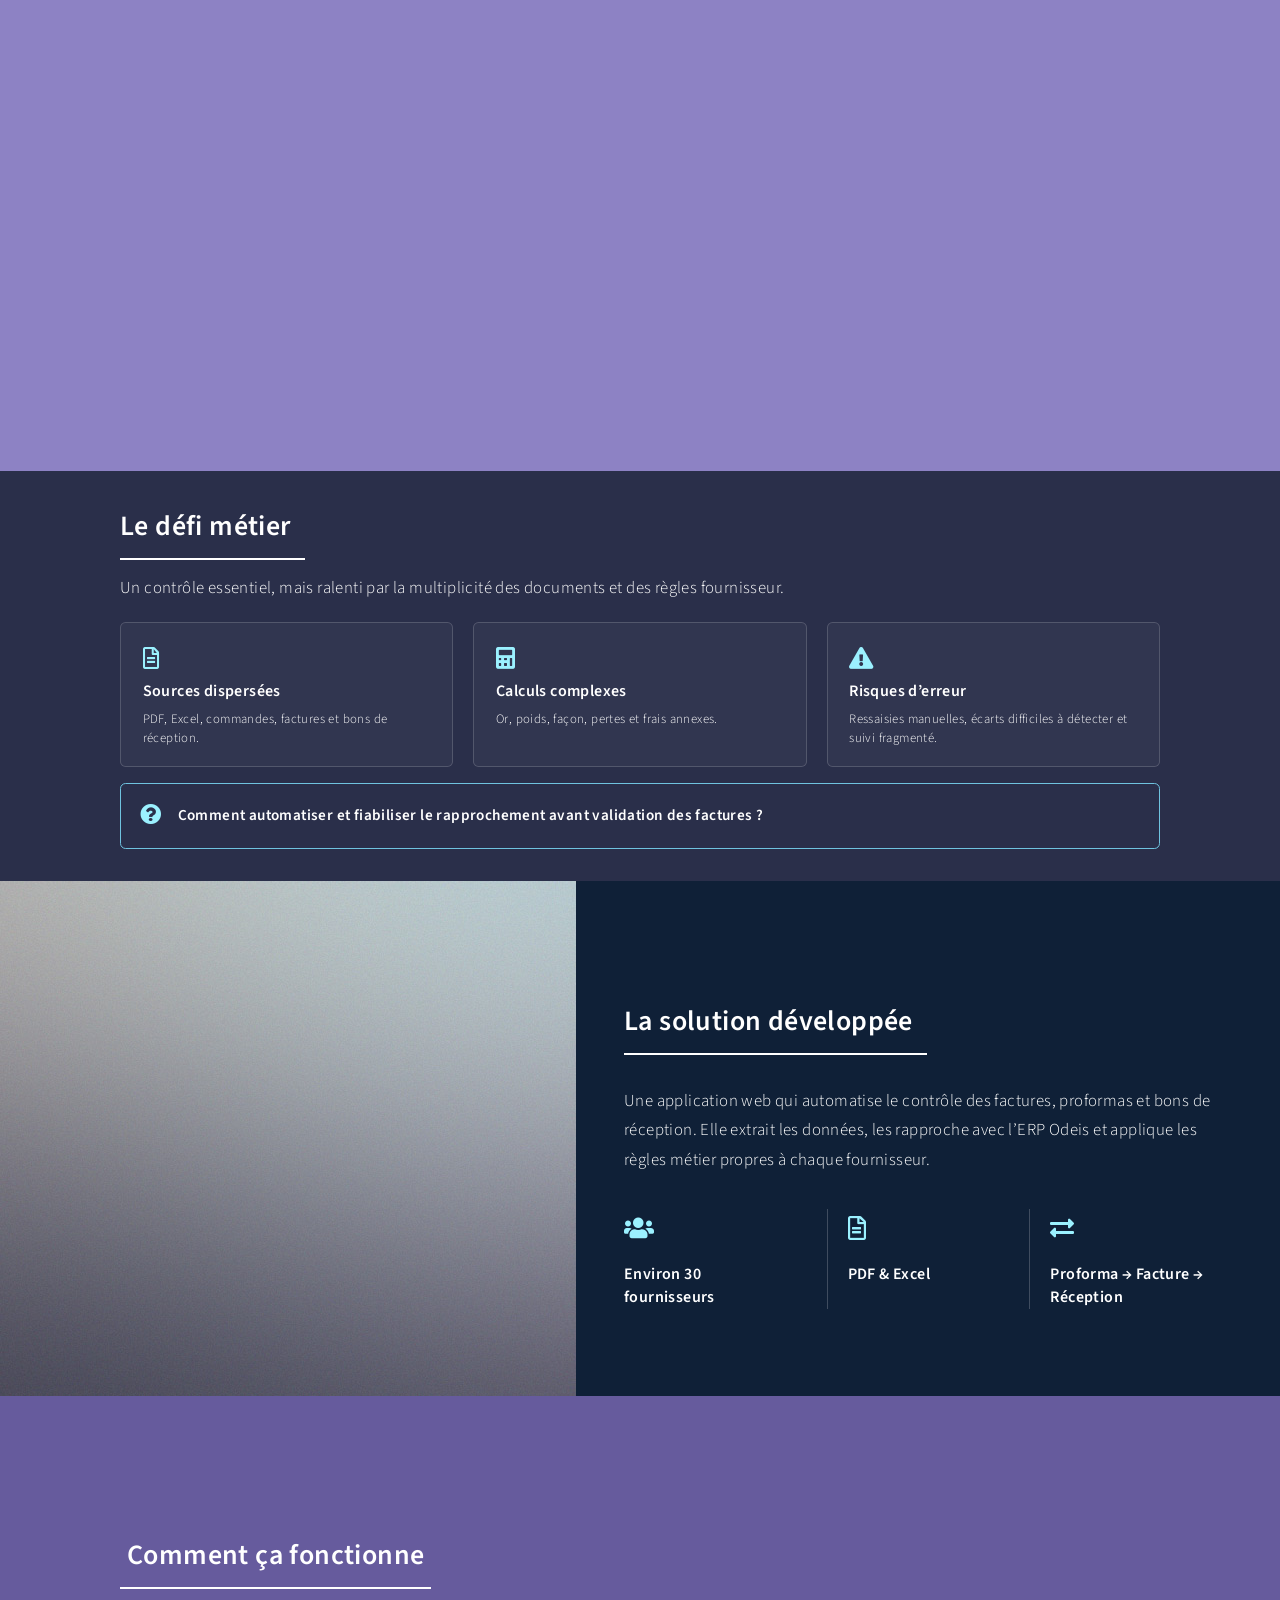
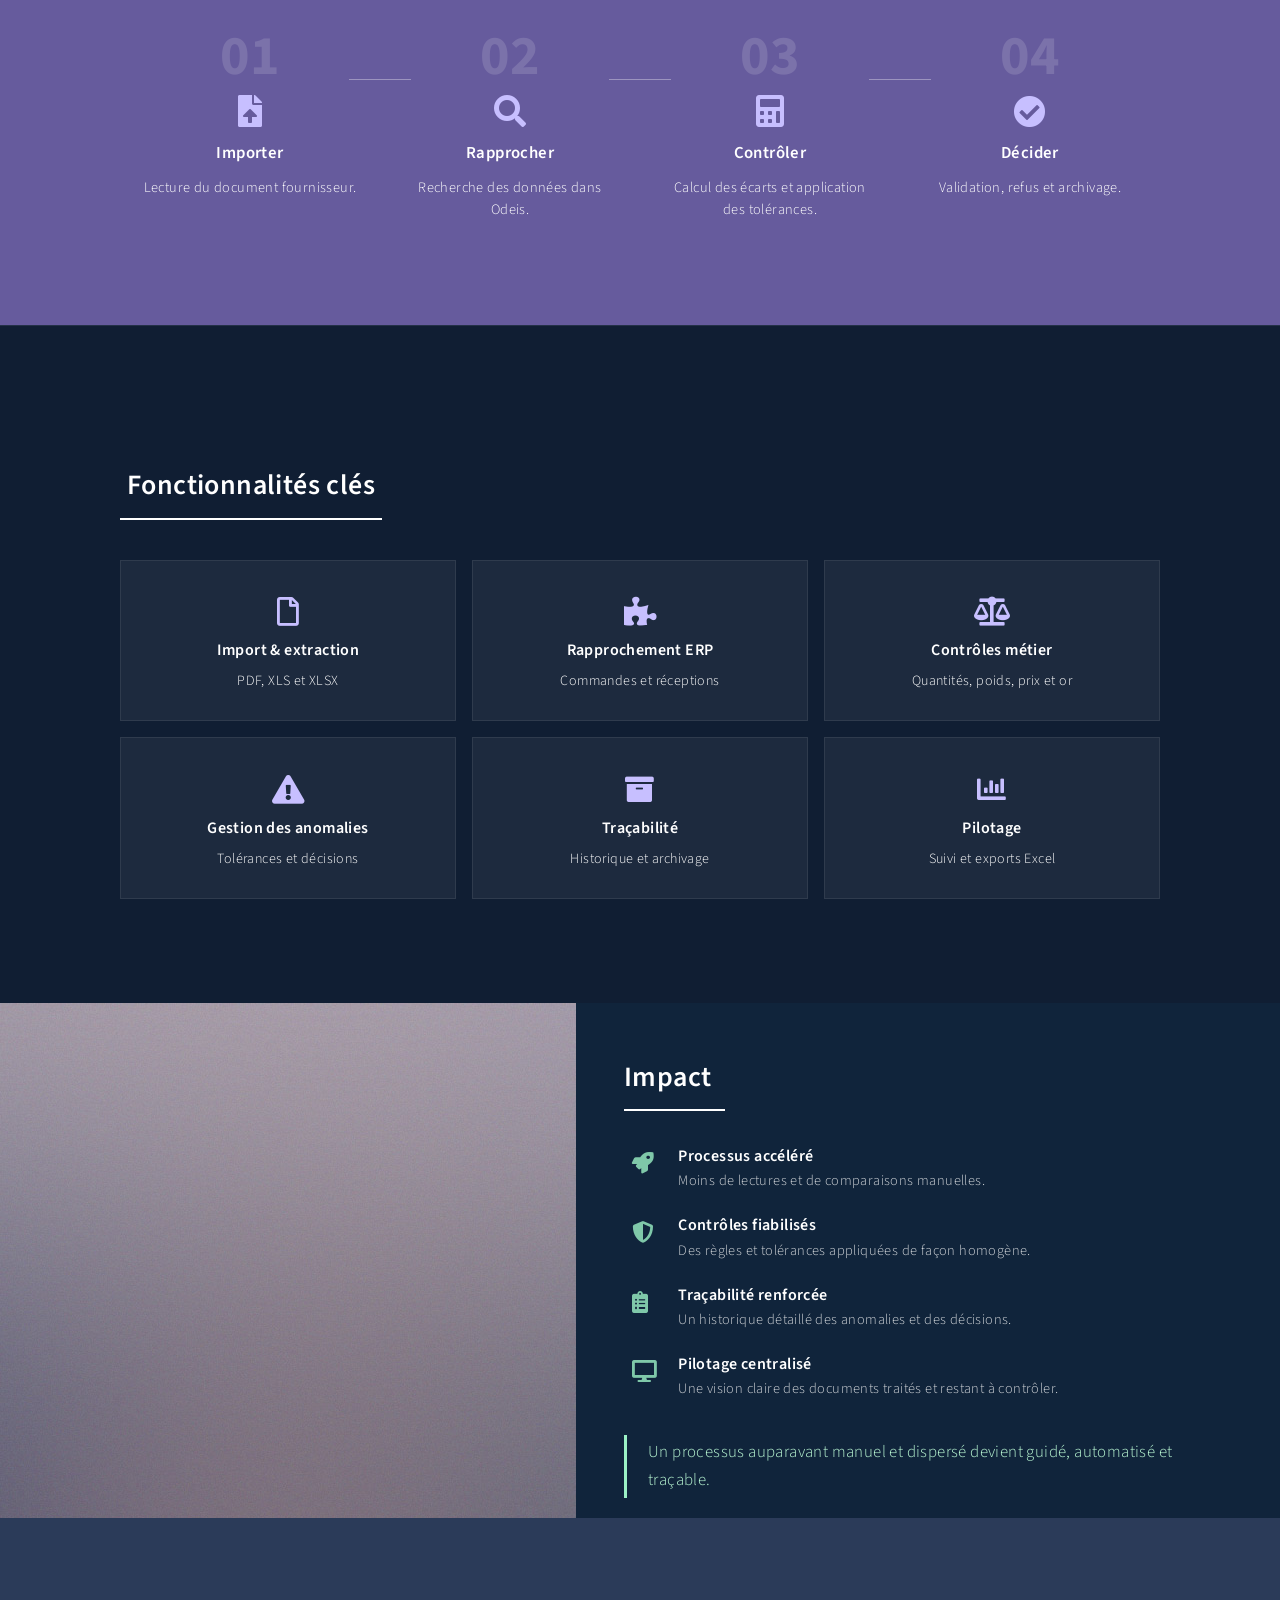
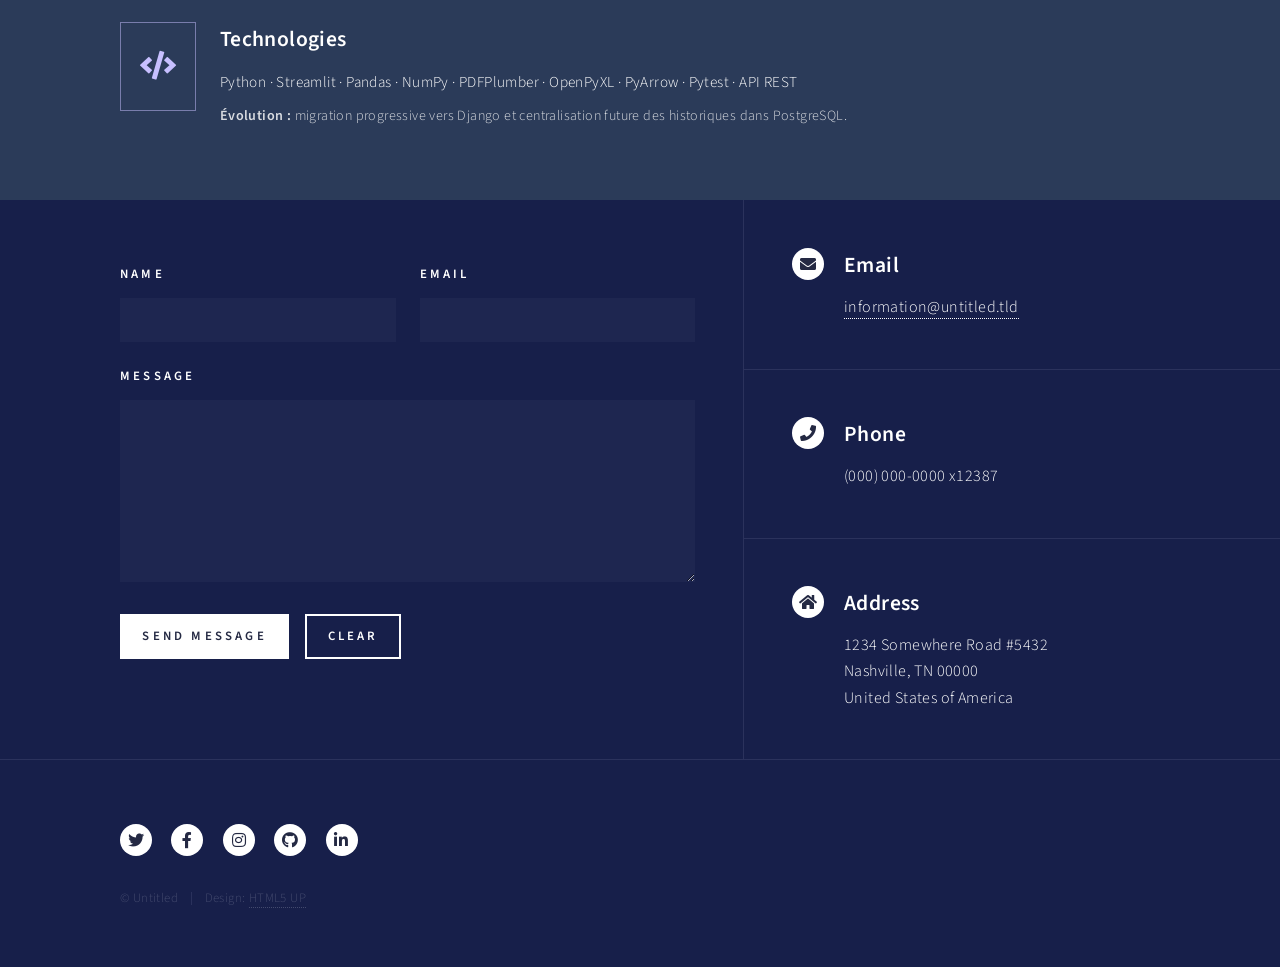
==== commit 05150f9b: "Refactor styles for project hero and challenge sections" ====
--- a/controle-factures.html
+++ b/controle-factures.html
@@ -14,8 +14,10 @@
 		<style>
 			/* Présentation synthétique du projet */
 			#banner.project-hero {
-				min-height: auto;
-				padding: 5.5em 0 2em;
+			    height: auto !important;
+			    min-height: 0 !important;
+			    max-height: none !important;
+			    padding: 5.5em 0 2em;
 			}
 
 			#banner.project-hero .inner {
@@ -134,21 +136,19 @@
 			}
 
 			#one.project-challenge {
-			    padding: 2.5em 0;
+			    padding: 0 !important;
 			}
 			
 			#one.project-challenge .inner {
-			    padding-top: 0;
-			    padding-bottom: 0;
+			    padding-top: 2em !important;
+			    padding-bottom: 2em !important;
 			}
 			
 			#one.project-challenge header.major {
 			    margin-bottom: 1em;
 			}
 			
-			#one.project-challenge .challenge-intro {
-			    margin-bottom: 1.25em;
-			}
+		
 
 			/* Suite de la page projet */
 			.solution-spotlight .content {
@@ -404,7 +404,7 @@
 
 			@media screen and (max-width: 736px) {
 				#banner.project-hero {
-					padding: 6em 0 2.5em;
+					padding: 5em 0 1.75em;
 				}
 
 				.project-facts,
@@ -439,6 +439,42 @@
 					padding: 1em 0 0;
 				}
 			}
+			
+			/* Corrections finales des hauteurs */
+
+				#banner.project-hero {
+				    height: auto !important;
+				    min-height: 0 !important;
+				    max-height: none !important;
+				    padding: 5.5em 0 2em;
+				}
+				
+				#one.project-challenge {
+				    padding: 0 !important;
+				}
+				
+				#one.project-challenge .inner {
+				    padding-top: 2em !important;
+				    padding-bottom: 2em !important;
+				}
+				
+				#one.project-challenge .challenge-intro {
+				    font-size: 1.05em;
+				    line-height: 1.5;
+				    margin-bottom: 1.25em;
+				    max-width: 900px;
+				}
+				
+				@media screen and (max-width: 736px) {
+				    #banner.project-hero {
+				        padding: 5em 0 1.75em;
+				    }
+				
+				    #one.project-challenge .inner {
+				        padding-top: 1.5em !important;
+				        padding-bottom: 1.5em !important;
+				    }
+				}
 		</style>
 	</head>
 	<body class="is-preload">
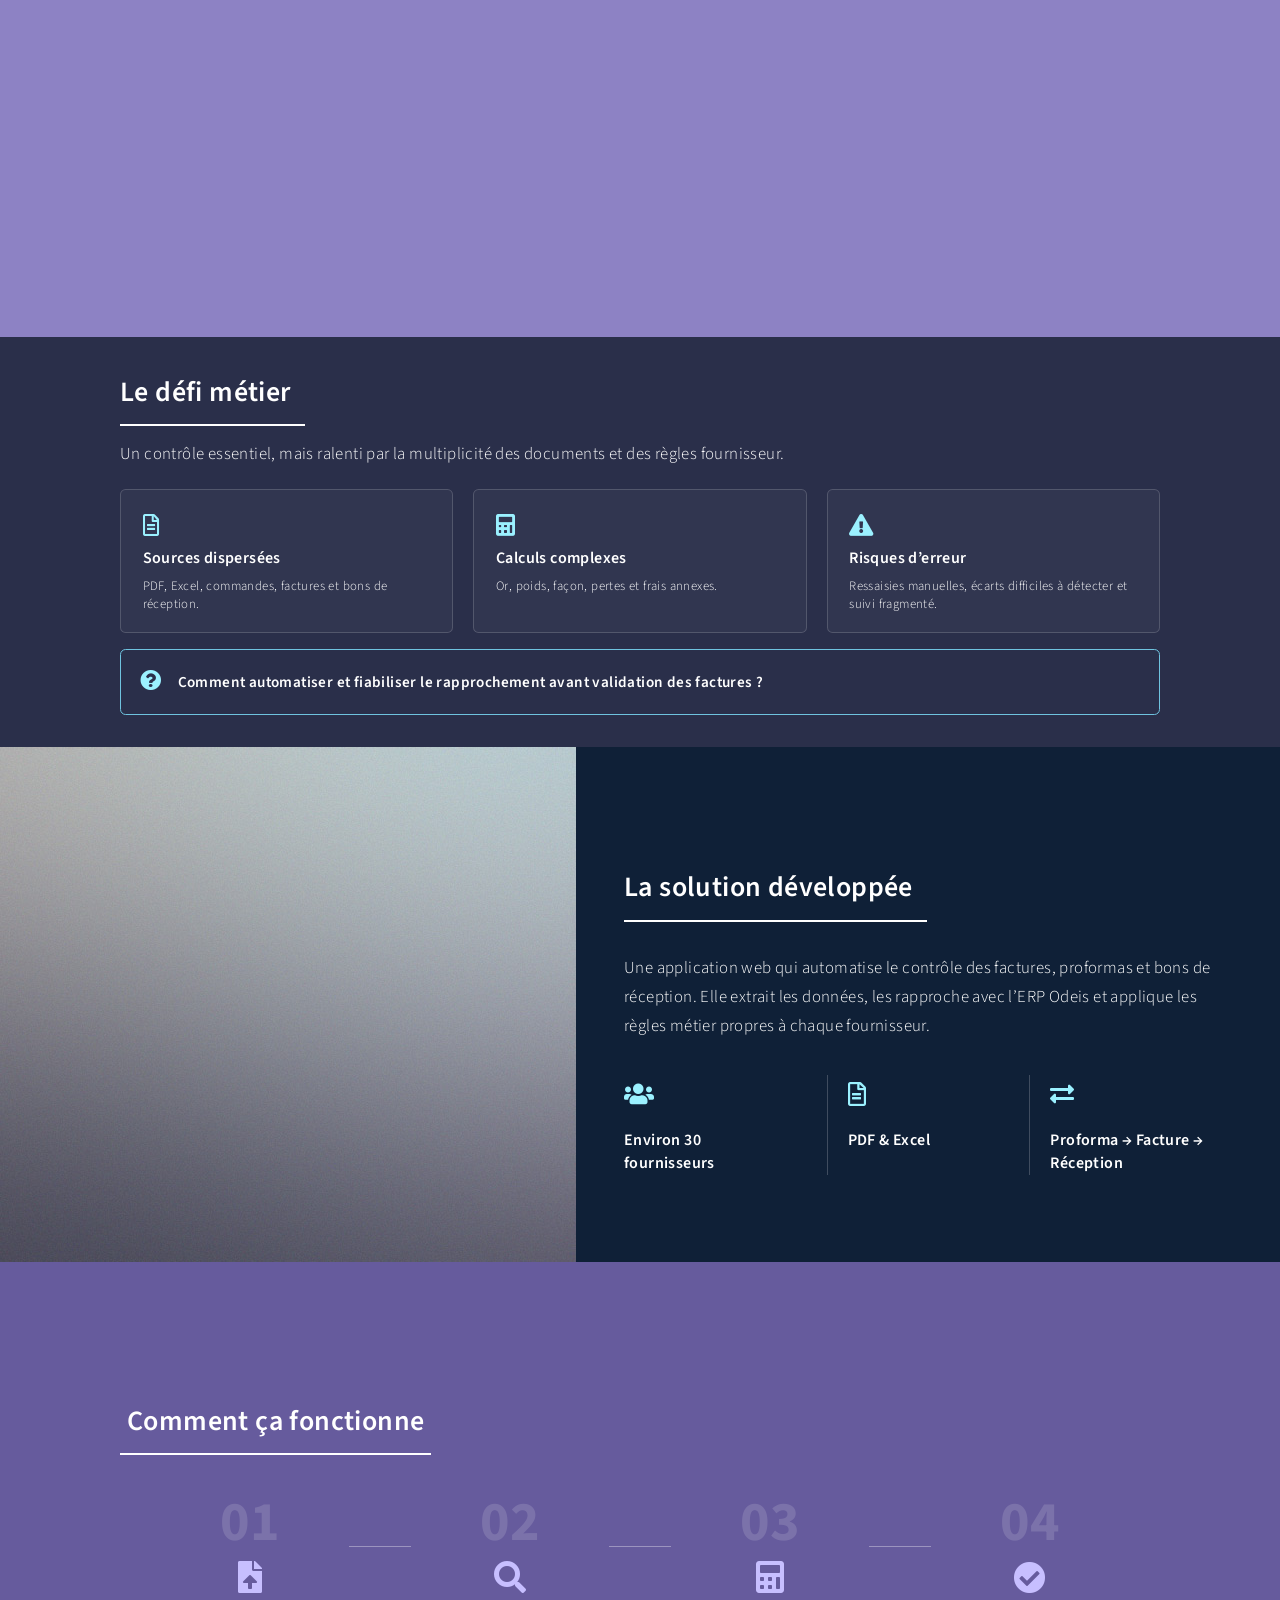
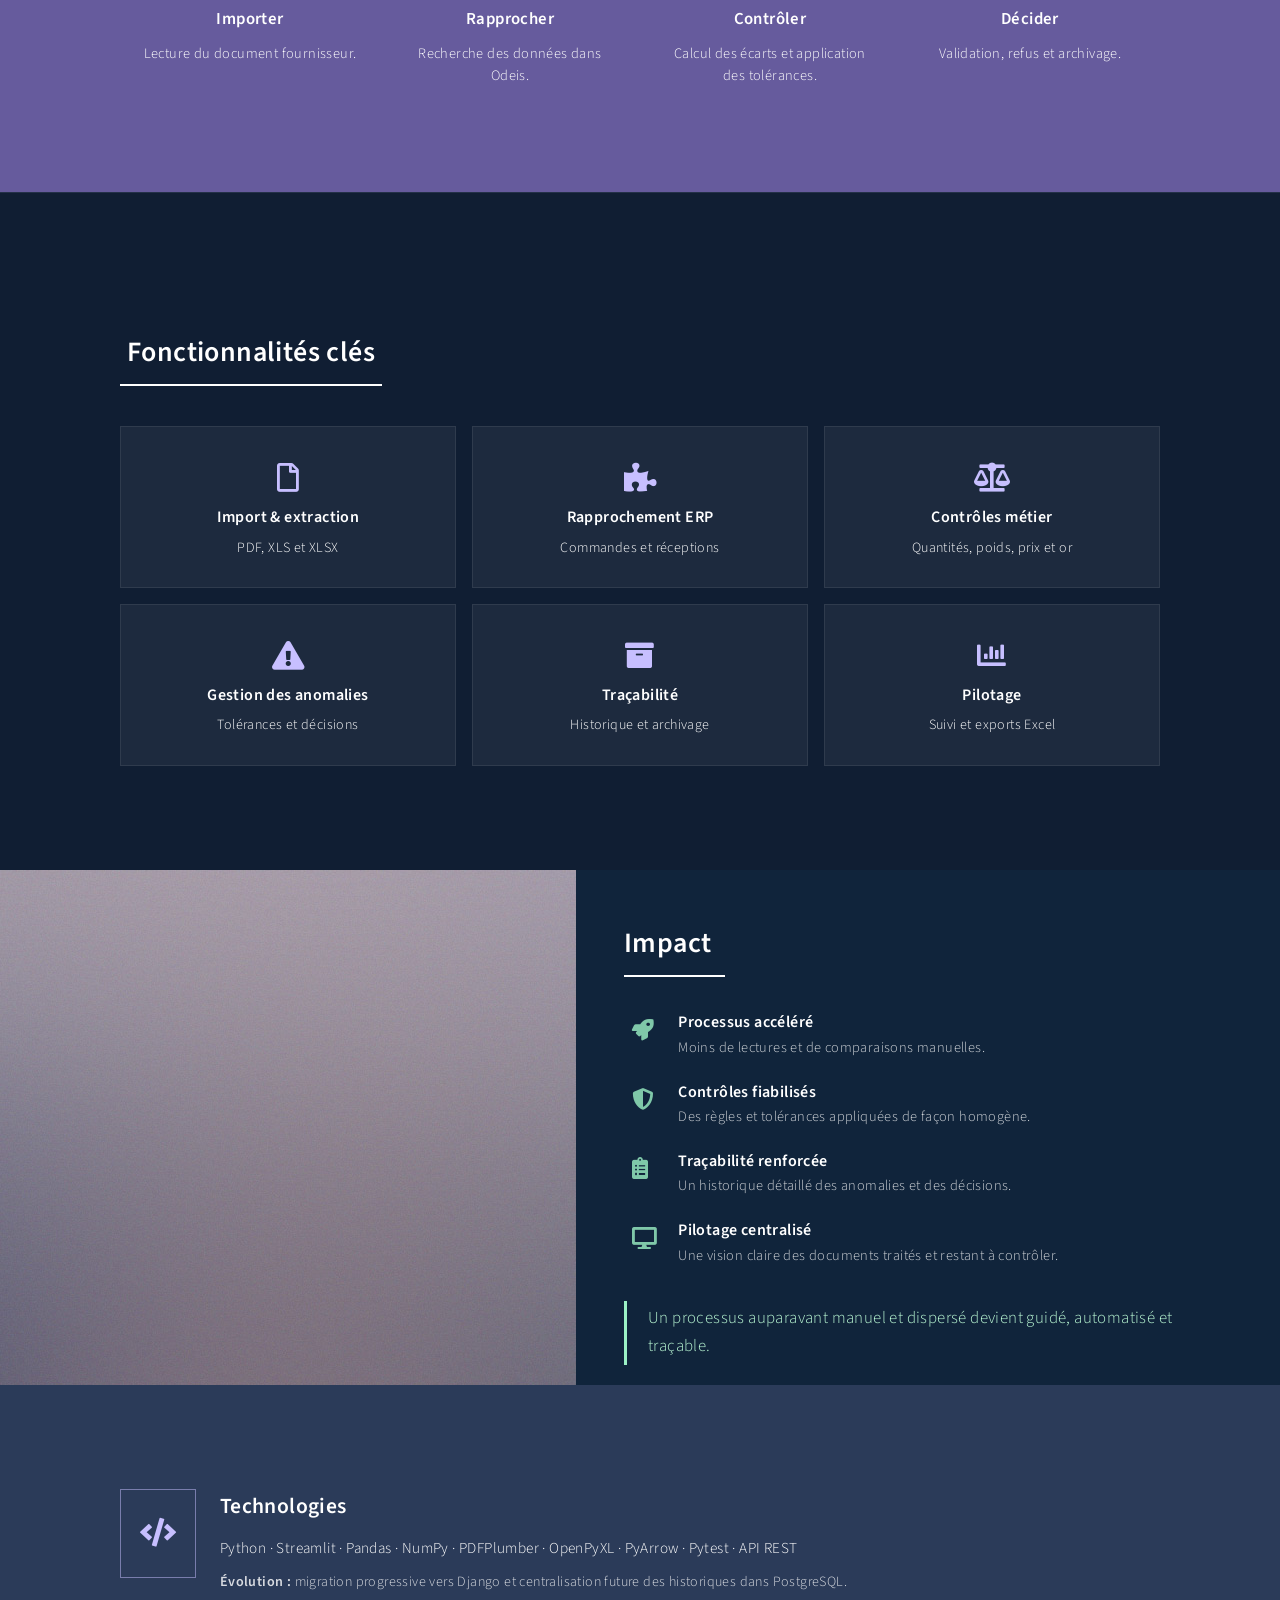
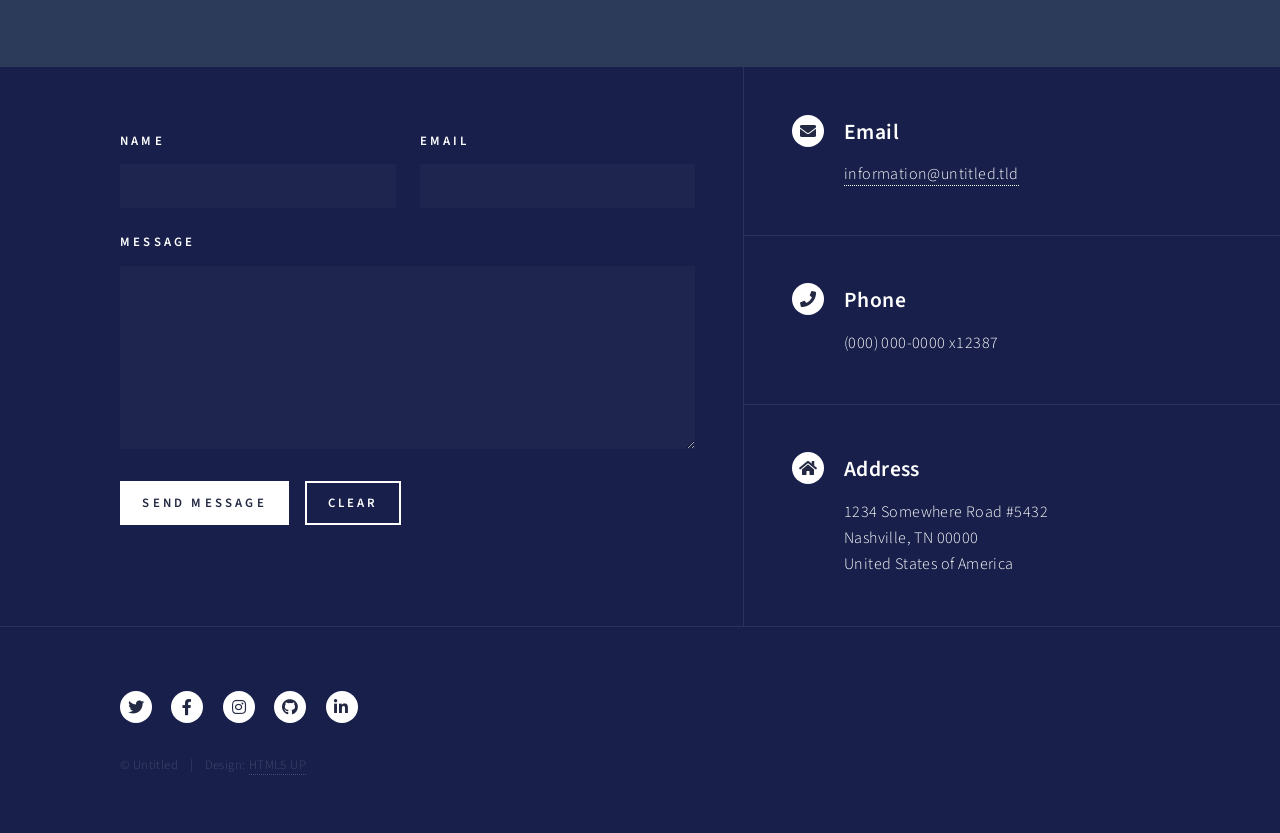
==== commit a688fac5: "Update controle-factures.html" ====
--- a/controle-factures.html
+++ b/controle-factures.html
@@ -38,8 +38,9 @@
 			}
 
 			#banner.project-hero header.major h2 {
-				font-size: clamp(2.1em, 4vw, 3.5em);
-				max-width: 850px;
+			    font-size: clamp(1.8em, 3vw, 2.8em);
+			    line-height: 1.2;
+			    max-width: 950px;
 			}
 
 			#banner.project-hero .project-summary {
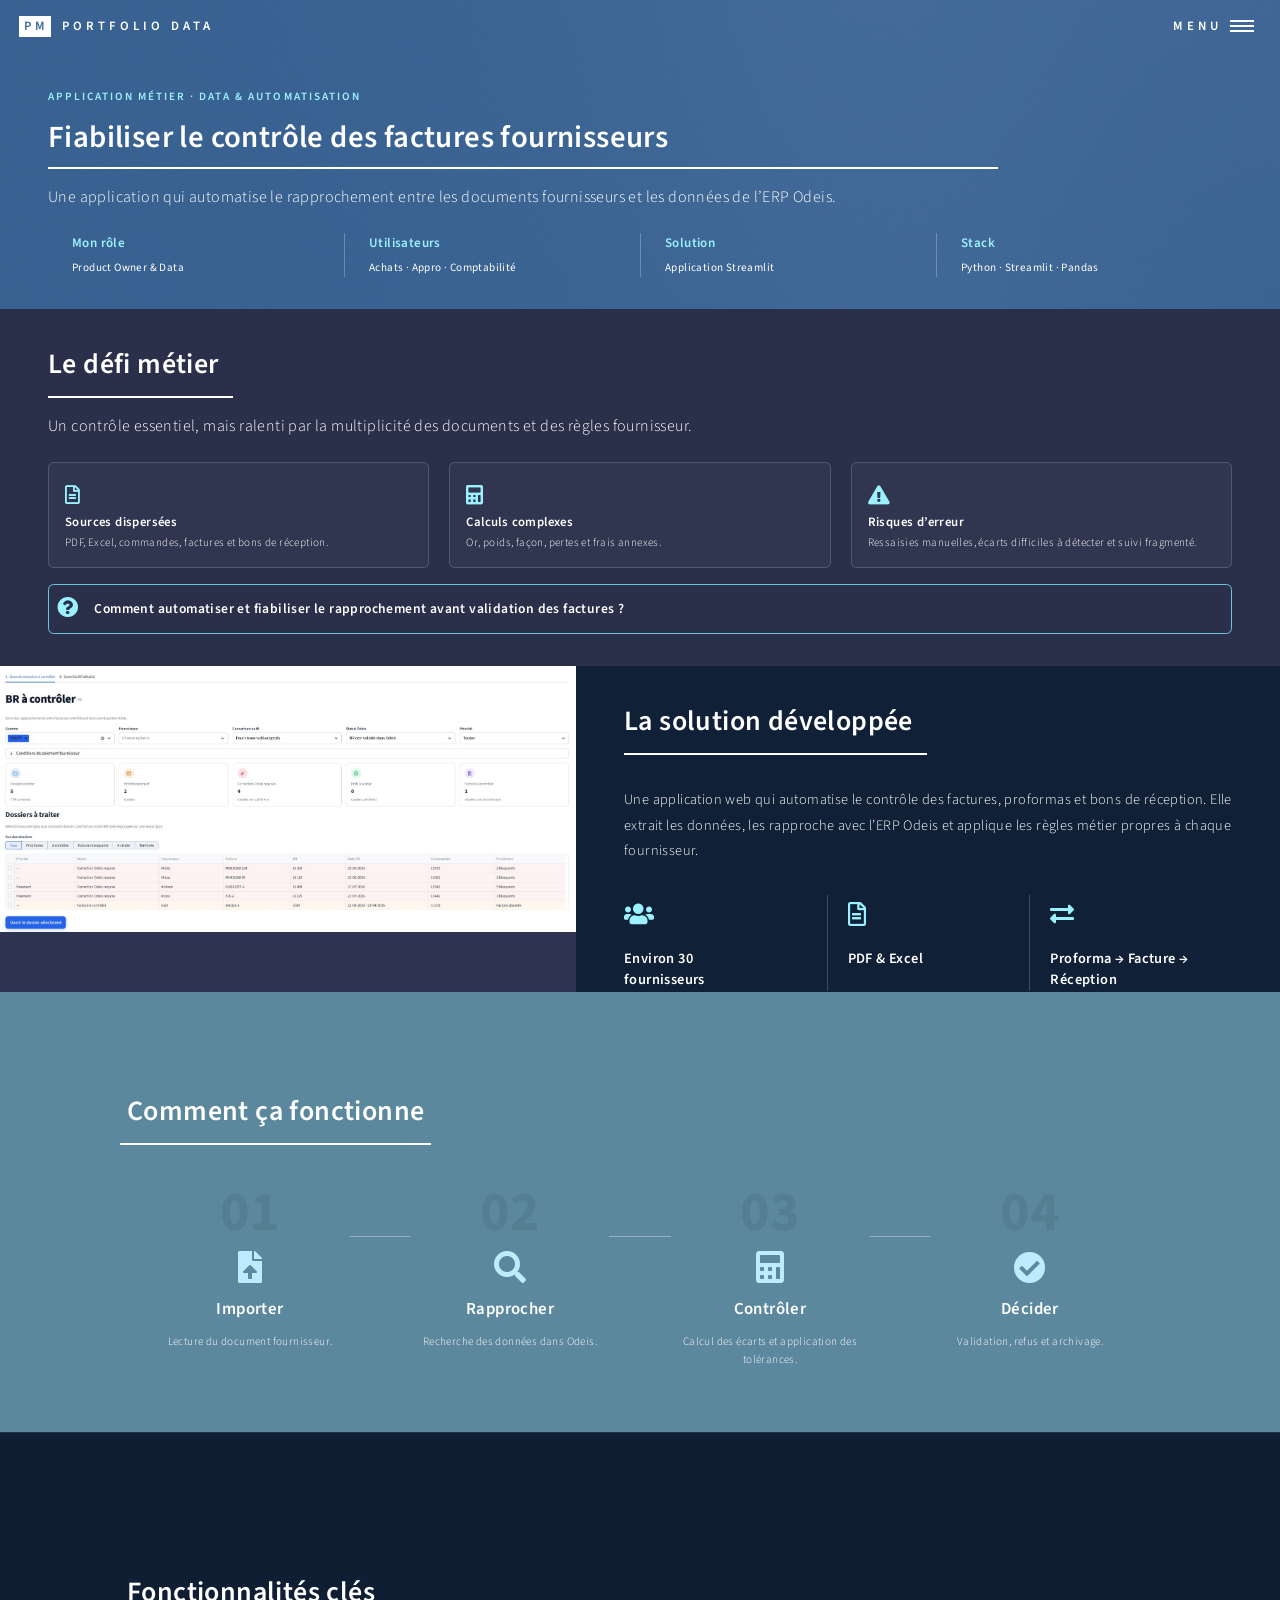
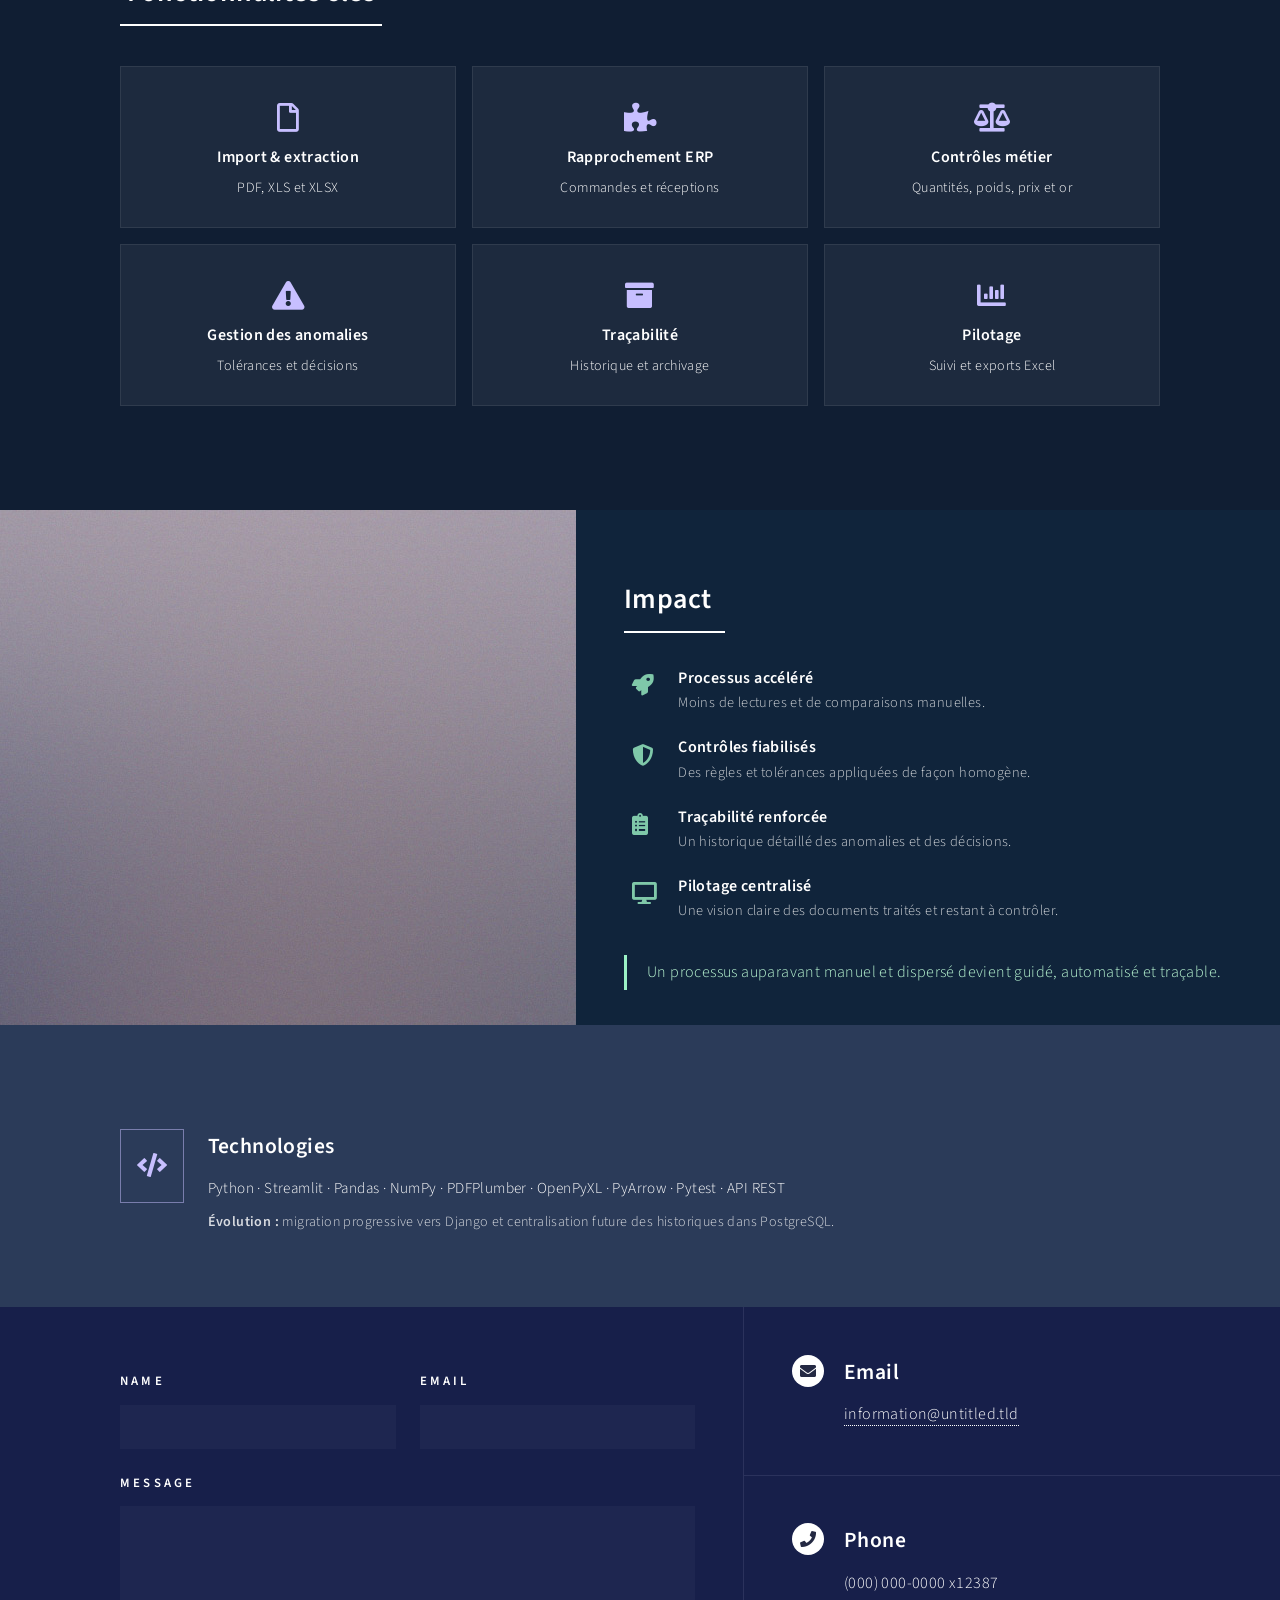
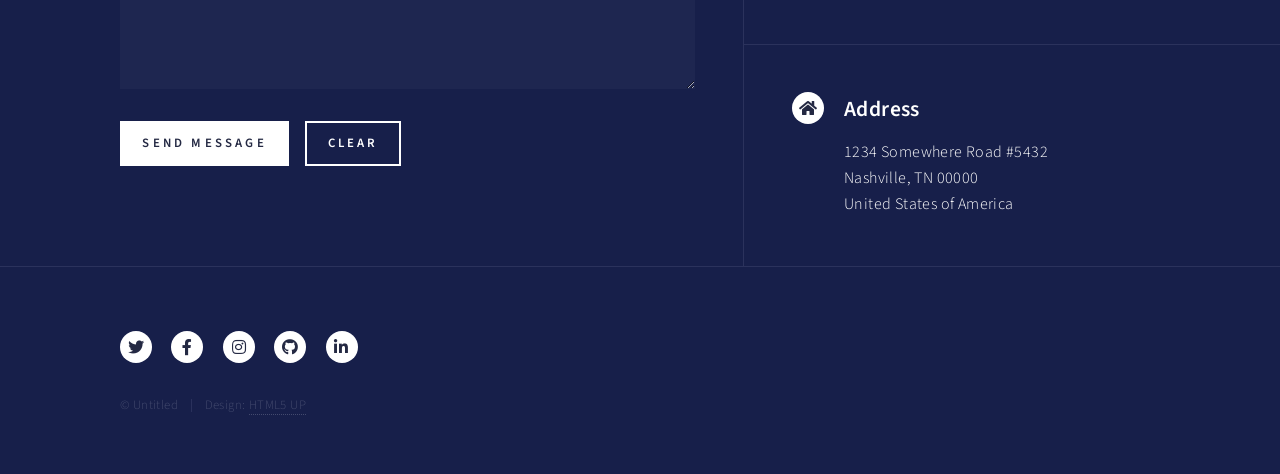
==== commit ee1d20b7: "Mise a jour du portfolio (portrait, couleurs par projet, page performance-frns, contenu revu)" ====
--- a/controle-factures.html
+++ b/controle-factures.html
@@ -13,42 +13,50 @@
 		<noscript><link rel="stylesheet" href="assets/css/noscript.css" /></noscript>
 		<style>
 			/* Présentation synthétique du projet */
+
+			/* => Bandeau du haut (fond violet avec le titre "Fiabiliser...") : hauteur et espacement général */
 			#banner.project-hero {
 			    height: auto !important;
 			    min-height: 0 !important;
 			    max-height: none !important;
-			    padding: 5.5em 0 2em;
-			}
-
+			    padding: 5em 0 1em;
+			}
+
+			/* => Largeur maximale du contenu à l'intérieur du bandeau titre */
 			#banner.project-hero .inner {
 				max-width: 80em;
 			}
 
+			/* => Petit texte au-dessus du titre ("APPLICATION MÉTIER · DATA & AUTOMATISATION") */
 			.project-eyebrow {
 				color: #9bf1ff;
-				font-size: 0.8em;
+				font-size: 0.7em;
 				font-weight: 600;
 				letter-spacing: 0.18em;
 				margin: 0 0 1.25em;
 				text-transform: uppercase;
 			}
 
+			/* => Espace sous le titre "Fiabiliser le contrôle des factures fournisseurs" */
 			#banner.project-hero header.major {
 				margin-bottom: 0.75em;
 			}
 
-			#banner.project-hero header.major h2 {
-			    font-size: clamp(1.8em, 3vw, 2.8em);
+			/* => Taille du titre principal "Fiabiliser le contrôle des factures fournisseurs" */
+			#banner.project-hero header.major h1 {
+			    font-size: clamp(1.2em, 2.4vw, 2.1em);
 			    line-height: 1.2;
 			    max-width: 950px;
 			}
 
+			/* => Phrase de résumé sous le titre ("Une application qui automatise...") */
 			#banner.project-hero .project-summary {
-				font-size: 1.05em;
+				font-size: 1em;
 				line-height: 1.55;
 				margin-bottom: 1.5em;
 			}
 
+			/* => Grille des 4 encadrés en bas du bandeau (Mon rôle / Utilisateurs / Solution / Stack) */
 			.project-facts {
 				display: grid;
 				grid-template-columns: repeat(4, minmax(0, 1fr));
@@ -56,16 +64,19 @@
 				margin: 0;
 			}
 
+			/* => Chaque encadré individuel (bordure verticale de séparation, espacement) */
 			.project-fact {
 				border-left: 1px solid rgba(255, 255, 255, 0.25);
 				padding: 0 1.5em;
 			}
 
+			/* => Le 1er encadré ("Mon rôle") : pas de bordure à gauche */
 			.project-fact:first-child {
 				border-left: 0;
-				padding-left: 0;
-			}
-
+				padding-left: 10;
+			}
+
+			/* => Petit libellé ("Mon rôle", "Utilisateurs"...) dans chaque encadré */
 			.project-fact span {
 				color: #9bf1ff;
 				display: block;
@@ -74,49 +85,57 @@
 				margin-bottom: 0.35em;
 			}
 
+			/* => Valeur en gras ("Product Owner & Data"...) dans chaque encadré */
 			.project-fact strong {
 				display: block;
-				font-size: 0.95em;
+				font-size: 0.7em;
 				font-weight: 400;
 				line-height: 1.5;
 			}
 
+			/* => Phrase d'intro du bloc "Le défi métier" ("Un contrôle essentiel, mais ralenti...") */
 			#one.project-challenge .challenge-intro {
-				font-size: 1.05em;
-				margin-bottom: 2em;
-				max-width: 900px;
-			}
-
+				font-size: 0.8em;
+				margin-bottom: 2.5em;
+				max-width: none;
+			}
+
+			/* => Grille des 3 cartes du bloc "Le défi métier" (Sources dispersées / Calculs complexes / Risques d'erreur) */
 			.challenge-grid {
 				display: grid;
 				grid-template-columns: repeat(3, minmax(0, 1fr));
 				gap: 1.25em;
 			}
 
+			/* => Chaque carte du "défi métier" : fond, bordure, coins arrondis */
 			.challenge-card {
 				background: rgba(255, 255, 255, 0.035);
 				border: 1px solid rgba(255, 255, 255, 0.16);
 				border-radius: 0.35em;
-				padding: 1.15em 1.35em;
-			}
-
+				padding: 1em 1em;
+			}
+
+			/* => Format des icônes du bloc "défi métier" (en haut de chaque carte) */
 			.challenge-card .icon {
 				color: #9bf1ff;
-				font-size: 1.35em;
+				font-size: 1.2em;
 				margin-bottom: 0.35em;
 			}
 
+			/* => Titre de chaque carte "défi métier" ("Sources dispersées", "Calculs complexes"...) */
 			.challenge-card h3 {
-				font-size: 1em;
-				margin-bottom: 0.35em;
-			}
-
+				font-size: 0.8em;
+				margin-bottom: 0.1em;
+			}
+
+			/* => Texte descriptif de chaque carte "défi métier" */
 			.challenge-card p {
-				font-size: 0.8em;
+				font-size: 0.7em;
 				line-height: 1.45;
 				margin: 0;
 			}
 
+			/* => Encadré bleu "Comment automatiser et fiabiliser le rapprochement...?" */
 			.challenge-question {
 				align-items: center;
 				border: 1px solid #6fc3df;
@@ -124,48 +143,57 @@
 				display: flex;
 				gap: 1em;
 				margin-top: 1em;
-				padding: 0.9em 1.2em;
-			}
-
+				padding: 0.4em 0.5em;
+			}
+
+			/* => Icône "?" dans l'encadré bleu */
 			.challenge-question .icon {
 				color: #9bf1ff;
 				font-size: 1.3em;
 			}
 
+			/* => Texte en gras dans l'encadré bleu */
 			.challenge-question strong {
-				font-size: 0.95em;
-			}
-
+				font-size: 0.85em;
+			}
+
+			/* => Espacement général autour du bloc "Le défi métier" */
 			#one.project-challenge {
 			    padding: 0 !important;
 			}
-			
+
+			/* => Largeur et espacement interne du bloc "Le défi métier" */
 			#one.project-challenge .inner {
-			    padding-top: 2em !important;
-			    padding-bottom: 2em !important;
-			}
-			
+			    max-width: 80em;
+			    padding-top: 1em !important;
+			    padding-bottom: 1em !important;
+			}
+
+			/* => Espace sous le titre "Le défi métier" */
 			#one.project-challenge header.major {
 			    margin-bottom: 1em;
 			}
-			
-		
 
 			/* Suite de la page projet */
+
+			/* => Fond (bleu foncé) du bloc de texte à droite de la section "La solution développée" */
 			.solution-spotlight .content {
 				background: #0f2037;
 			}
 
+			/* => Cadrage des photos dans les sections "La solution" et "Impact" */
 			.solution-spotlight .image img,
 			.impact-spotlight .image img {
 				object-fit: cover;
 			}
 
+			/* => Phrase d'intro de la section "La solution développée" */
 			.solution-lead {
-				font-size: 1.05em;
+				font-size: 0.9em;
 				line-height: 1.75;
 			}
 
+			/* => Grille des 3 chiffres clés (Environ 30 fournisseurs / PDF & Excel / Proforma → Facture → Réception) */
 			.solution-metrics {
 				display: grid;
 				grid-template-columns: repeat(3, minmax(0, 1fr));
@@ -173,16 +201,19 @@
 				margin-top: 2em;
 			}
 
+			/* => Chaque chiffre clé : bordure verticale de séparation, espacement */
 			.solution-metric {
 				border-left: 1px solid rgba(255, 255, 255, 0.2);
 				padding: 0 1.25em;
 			}
 
+			/* => Le 1er chiffre clé ("Environ 30 fournisseurs") : pas de bordure à gauche */
 			.solution-metric:first-child {
 				border-left: 0;
 				padding-left: 0;
 			}
 
+			/* => Icône au-dessus de chaque chiffre clé */
 			.solution-metric .icon {
 				color: #9bf1ff;
 				display: block;
@@ -190,17 +221,20 @@
 				margin-bottom: 0.55em;
 			}
 
+			/* => Texte en gras de chaque chiffre clé */
 			.solution-metric strong {
 				display: block;
-				font-size: 1em;
+				font-size: 0.9em;
 				line-height: 1.45;
 			}
 
+			/* => Fond violet du bloc "Comment ça fonctionne" */
 			.process-section {
-				background: #665b9d;
-				padding: 4.5em 0;
-			}
-
+				background: #5b889d;
+				padding: 2em 0;
+			}
+
+			/* => Largeur commune des blocs "Comment ça fonctionne" / "Fonctionnalités clés" / "Technologies" */
 			.process-section .inner,
 			.features-section .inner,
 			.tech-section .inner {
@@ -210,27 +244,32 @@
 				width: calc(100% - 6em);
 			}
 
+			/* => Centrage des titres de section ("Comment ça fonctionne", "Fonctionnalités clés") */
 			.section-heading {
 				text-align: center;
 			}
 
+			/* => Centre la petite ligne de soulignement sous ces titres */
 			.section-heading.major:after {
 				margin-left: auto;
 				margin-right: auto;
 			}
 
+			/* => Grille des 4 étapes (Importer / Rapprocher / Contrôler / Décider) */
 			.process-grid {
 				display: grid;
 				grid-template-columns: repeat(4, minmax(0, 1fr));
 				margin-top: 2.5em;
 			}
 
+			/* => Chaque étape individuelle du bloc "Comment ça fonctionne" */
 			.process-step {
 				padding: 0 1.4em;
 				position: relative;
 				text-align: center;
 			}
 
+			/* => Trait horizontal qui relie les étapes entre elles */
 			.process-step:not(:last-child):after {
 				background: rgba(255, 255, 255, 0.35);
 				content: '';
@@ -241,35 +280,41 @@
 				width: 24%;
 			}
 
+			/* => Gros numéro en filigrane (01, 02, 03, 04) derrière chaque étape */
 			.process-number {
-				color: rgba(255, 255, 255, 0.14);
+				color: rgba(51, 75, 80, 0.14);
 				font-size: 3.5em;
 				font-weight: 700;
 				line-height: 1;
 			}
 
+			/* => Icône de chaque étape */
 			.process-step .icon {
-				color: #c7bfff;
+				color: #bfebff;
 				font-size: 2em;
 				margin: 0.25em 0 0.75em;
 			}
 
+			/* => Titre de chaque étape ("Importer", "Rapprocher"...) */
 			.process-step h3 {
 				font-size: 1.05em;
 				margin-bottom: 0.55em;
 			}
 
+			/* => Texte descriptif de chaque étape */
 			.process-step p {
-				font-size: 0.9em;
+				font-size: 0.7em;
 				line-height: 1.55;
 				margin: 0;
 			}
 
+			/* => Fond bleu foncé du bloc "Fonctionnalités clés" */
 			.features-section {
 				background: #101e33;
 				padding: 4.5em 0;
 			}
 
+			/* => Grille des 6 cartes de fonctionnalités */
 			.features-grid {
 				display: grid;
 				grid-template-columns: repeat(3, minmax(0, 1fr));
@@ -277,6 +322,7 @@
 				margin-top: 2.5em;
 			}
 
+			/* => Chaque carte de fonctionnalité : fond, bordure, centrage */
 			.feature-item {
 				background: rgba(255, 255, 255, 0.055);
 				border: 1px solid rgba(255, 255, 255, 0.08);
@@ -284,32 +330,38 @@
 				text-align: center;
 			}
 
+			/* => Icône de chaque fonctionnalité */
 			.feature-item .icon {
 				color: #c7bfff;
 				font-size: 1.8em;
 				margin-bottom: 0.55em;
 			}
 
+			/* => Titre de chaque fonctionnalité ("Import & extraction"...) */
 			.feature-item h3 {
 				font-size: 1em;
 				margin-bottom: 0.4em;
 			}
 
+			/* => Texte descriptif de chaque fonctionnalité */
 			.feature-item p {
 				font-size: 0.88em;
 				margin: 0;
 			}
 
+			/* => Fond (bleu foncé) du bloc de texte à droite de la section "Impact" */
 			.impact-spotlight .content {
 				background: #10243b;
 			}
 
+			/* => Liste à puces de la section "Impact" */
 			.impact-list {
 				list-style: none;
 				margin: 0;
 				padding: 0;
 			}
 
+			/* => Chaque ligne de la liste "Impact" (icône + texte côte à côte) */
 			.impact-list li {
 				align-items: flex-start;
 				display: flex;
@@ -317,6 +369,7 @@
 				margin-bottom: 1.2em;
 			}
 
+			/* => Icône de chaque ligne "Impact" */
 			.impact-list .icon {
 				color: #9bf1c5;
 				font-size: 1.35em;
@@ -324,59 +377,69 @@
 				width: 1.4em;
 			}
 
+			/* => Titre + description de chaque ligne "Impact" (affichage en bloc) */
 			.impact-list strong,
 			.impact-list span {
 				display: block;
 			}
 
+			/* => Description (texte plus clair et plus petit) de chaque ligne "Impact" */
 			.impact-list span {
 				font-size: 0.9em;
 				opacity: 0.8;
 			}
 
+			/* => Citation finale en vert ("Un processus auparavant manuel et dispersé...") */
 			.impact-quote {
 				border-left: 3px solid #9bf1c5;
 				color: #b9f7d3;
-				font-size: 1.05em;
+				font-size: 1em;
 				font-style: normal;
 				margin: 2em 0 0;
 				padding: 0.25em 0 0.25em 1.25em;
 			}
 
+			/* => Fond du tout dernier bloc "Technologies" en bas de page */
 			.tech-section {
 				background: #2b3b59;
 				padding: 2.5em 0;
 			}
 
+			/* => Alignement icône + texte du bloc "Technologies" */
 			.tech-content {
 				align-items: flex-start;
 				display: flex;
 				gap: 1.5em;
 			}
 
+			/* => Icône "</>" du bloc "Technologies" */
 			.tech-content > .icon {
 				border: 1px solid rgba(199, 191, 255, 0.5);
 				color: #c7bfff;
-				font-size: 1.8em;
+				font-size: 1.5em;
 				padding: 0.65em;
 			}
 
+			/* => Titre "Technologies" */
 			.tech-content h2 {
 				font-size: 1.35em;
 				margin-bottom: 0.55em;
 			}
 
+			/* => Liste des technos ("Python · Streamlit · Pandas...") */
 			.tech-list {
 				font-size: 0.95em;
 				margin-bottom: 0.65em;
 			}
 
+			/* => Ligne "Évolution : migration progressive vers Django..." */
 			.tech-evolution {
 				font-size: 0.88em;
 				margin: 0;
 				opacity: 0.82;
 			}
 
+			/* => Ajustements d'affichage pour tablette (écran ≤ 980px) : les grilles passent en 2 colonnes */
 			@media screen and (max-width: 980px) {
 				.project-facts,
 				.challenge-grid,
@@ -403,6 +466,7 @@
 				}
 			}
 
+			/* => Ajustements d'affichage pour mobile (écran ≤ 736px) : grilles en 1 colonne, sections empilées */
 			@media screen and (max-width: 736px) {
 				#banner.project-hero {
 					padding: 5em 0 1.75em;
@@ -440,42 +504,54 @@
 					padding: 1em 0 0;
 				}
 			}
-			
-			/* Corrections finales des hauteurs */
-
-				#banner.project-hero {
-				    height: auto !important;
-				    min-height: 0 !important;
-				    max-height: none !important;
-				    padding: 5.5em 0 2em;
-				}
-				
-				#one.project-challenge {
-				    padding: 0 !important;
-				}
-				
-				#one.project-challenge .inner {
-				    padding-top: 2em !important;
-				    padding-bottom: 2em !important;
-				}
-				
-				#one.project-challenge .challenge-intro {
-				    font-size: 1.05em;
-				    line-height: 1.5;
-				    margin-bottom: 1.25em;
-				    max-width: 900px;
-				}
-				
-				@media screen and (max-width: 736px) {
-				    #banner.project-hero {
-				        padding: 5em 0 1.75em;
-				    }
-				
-				    #one.project-challenge .inner {
-				        padding-top: 1.5em !important;
-				        padding-bottom: 1.5em !important;
-				    }
-				}
+
+			/* Corrections finales des hauteurs : ces règles ont été ajoutées après coup et redéfinissent
+			   certaines valeurs des blocs ci-dessus (elles gagnent car elles arrivent en dernier) */
+
+			/* => Reprend/confirme la hauteur du bandeau titre (redondant avec la règle du tout début du fichier) */
+			#banner.project-hero {
+			    height: auto !important;
+			    min-height: 0 !important;
+			    max-height: none !important;
+			    padding: 5.5em 0 2em;
+			}
+
+			/* => Reprend/confirme l'espacement général du bloc "Le défi métier" */
+			#one.project-challenge {
+			    padding: 0 !important;
+			}
+
+			/* => Reprend/confirme l'espacement interne du bloc "Le défi métier" */
+			#one.project-challenge .inner {
+			    padding-top: 2em !important;
+			    padding-bottom: 2em !important;
+			}
+
+			/* TODO: white-space:nowrap force la phrase sur une ligne. Entre ~737px et ~1000px de large, la phrase peut dépasser du cadre (scroll horizontal). A vérifier sur tablette/petit écran et ajuster le seuil du media query ci-dessous si besoin. */
+			/* => Force la phrase d'intro du "défi métier" à rester sur une seule ligne (desktop) */
+			#one.project-challenge .challenge-intro {
+			    font-size: 1em;
+			    line-height: 1.5;
+			    margin-bottom: 1.5em;
+			    max-width: none;
+			    white-space: nowrap;
+			}
+
+			/* => Ajustements mobile (≤ 736px) : espacement + phrase du "défi métier" qui peut à nouveau revenir à la ligne */
+			@media screen and (max-width: 736px) {
+			    #banner.project-hero {
+			        padding: 5em 0 1.75em;
+			    }
+
+			    #one.project-challenge .inner {
+			        padding-top: 1.5em !important;
+			        padding-bottom: 1.5em !important;
+			    }
+
+			    #one.project-challenge .challenge-intro {
+			        white-space: normal;
+			    }
+			}
 		</style>
 	</head>
 	<body class="is-preload">
@@ -495,11 +571,13 @@
 				<!-- Menu -->
 					<nav id="menu">
 						<ul class="links">
-							<li><a href="index.html">Home</a></li>
-							<li><a href="landing.html">Landing</a></li>
-							<li><a href="generic.html">Generic</a></li>
-							<li><a href="elements.html">Elements</a></li>
+							<!-- TODO: coquille "Acceuil" -> "Accueil" -->
+							<li><a href="index.html">Accueil</a></li>
+							<li><a href="landing.html">A propos</a></li>
+							<li><a href="generic.html">Stack technique</a></li>
+							<li><a href="elements.html">Mon CV</a></li>
 						</ul>
+						<!-- TODO: "Get Started" / "Log In" sont des boutons par défaut du template (href="#", ne mènent nulle part). A adapter ou supprimer. -->
 						<ul class="actions stacked">
 							<li><a href="#" class="button primary fit">Get Started</a></li>
 							<li><a href="#" class="button fit">Log In</a></li>
@@ -510,12 +588,13 @@
 				<!-- Note: The "styleN" class below should match that of the header element. -->
 					<section id="banner" class="style2 project-hero">
 						<div class="inner">
+							<!-- TODO: pic07.jpg est une image générique du template. Remplacer par un visuel du projet (ou une capture) + alt descriptif. -->
 							<span class="image">
 								<img src="images/pic07.jpg" alt="" />
 							</span>
 							<p class="project-eyebrow">Application métier · Data &amp; automatisation</p>
 							<header class="major">
-								<h2>Fiabiliser le contrôle des factures fournisseurs</h2>
+								<h1>Fiabiliser le contrôle des factures fournisseurs</h1>
 							</header>
 							<p class="project-summary">Une application qui automatise le rapprochement entre les documents fournisseurs et les données de l’ERP Odeis.</p>
 							<div class="project-facts">
@@ -580,7 +659,7 @@
 								<section class="solution-spotlight">
 									<div class="image">
 										<!-- Remplacer pic08.jpg par une capture de la page principale de l'application -->
-										<img src="images/pic08.jpg" alt="Aperçu de l’application de contrôle des factures" data-position="center center" />
+										<img src="images/br_controle.JPG" alt="Aperçu de l’application de contrôle des factures" data-position="center center" />
 									</div>
 									<div class="content">
 										<div class="inner">
@@ -725,6 +804,7 @@
 					</div>
 
 				<!-- Contact -->
+					<!-- TODO: toute cette section Contact est le contenu par défaut du template (formulaire non fonctionnel action="#", email/téléphone/adresse fictifs). A personnaliser ou supprimer si non utilisée sur une page projet. -->
 					<section id="contact">
 						<div class="inner">
 							<section>
@@ -778,6 +858,7 @@
 					</section>
 
 				<!-- Footer -->
+					<!-- TODO: liens sociaux tous en href="#" (ne mènent nulle part) et copyright "Untitled". Mettre les vraies URLs (LinkedIn/GitHub en priorité, retirer Twitter/Facebook/Instagram si non pertinents) et le vrai nom/année en copyright. -->
 					<footer id="footer">
 						<div class="inner">
 							<ul class="icons">
--- a/assets/css/main.css
+++ b/assets/css/main.css
@@ -1,3952 +1,3952 @@
-@import url(fontawesome-all.min.css);
-@import url("https://fonts.googleapis.com/css?family=Source+Sans+Pro:300,300italic,600,600italic");
-
-/*
-	Forty by HTML5 UP
-	html5up.net | @ajlkn
-	Free for personal and commercial use under the CCA 3.0 license (html5up.net/license)
-*/
-
-html, body, div, span, applet, object,
-iframe, h1, h2, h3, h4, h5, h6, p, blockquote,
-pre, a, abbr, acronym, address, big, cite,
-code, del, dfn, em, img, ins, kbd, q, s, samp,
-small, strike, strong, sub, sup, tt, var, b,
-u, i, center, dl, dt, dd, ol, ul, li, fieldset,
-form, label, legend, table, caption, tbody,
-tfoot, thead, tr, th, td, article, aside,
-canvas, details, embed, figure, figcaption,
-footer, header, hgroup, menu, nav, output, ruby,
-section, summary, time, mark, audio, video {
-	margin: 0;
-	padding: 0;
-	border: 0;
-	font-size: 100%;
-	font: inherit;
-	vertical-align: baseline;}
-
-article, aside, details, figcaption, figure,
-footer, header, hgroup, menu, nav, section {
-	display: block;}
-
-body {
-	line-height: 1;
-}
-
-ol, ul {
-	list-style: none;
-}
-
-blockquote, q {
-	quotes: none;
-}
-
-	blockquote:before, blockquote:after, q:before, q:after {
-		content: '';
-		content: none;
-	}
-
-table {
-	border-collapse: collapse;
-	border-spacing: 0;
-}
-
-body {
-	-webkit-text-size-adjust: none;
-}
-
-mark {
-	ground-color: transparent;
-	color: inherit;
-}
-
-input::-moz-focus-inner {
-	border: 0;
-	padding: 0;
-}
-
-input, select, textarea {
-	-moz-appearance: none;
-	-webkit-appearance: none;
-	-ms-appearance: none;
-	appearance: none;
-}
-
-/* Basic */
-
-	@-ms-viewport {
-		width: device-width;
-	}
-
-	body {
-		-ms-overflow-style: scrollbar;
-	}
-
-	@media screen and (max-width: 480px) {
-
-		html, body {
-			min-width: 320px;
-		}
-
-	}
-
-	html {
-		box-sizing: border-box;
-	}
-
-	*, *:before, *:after {
-		box-sizing: inherit;
-	}
-
-	body {
-		background: #171f4a;
-	}
-
-		body.is-preload *, body.is-preload *:before, body.is-preload *:after {
-			-moz-animation: none !important;
-			-webkit-animation: none !important;
-			-ms-animation: none !important;
-			animation: none !important;
-			-moz-transition: none !important;
-			-webkit-transition: none !important;
-			-ms-transition: none !important;
-			transition: none !important;
-		}
-
-/* Type */
-
-	body, input, select, textarea {
-		color: #ffffff;
-		font-family: "Source Sans Pro", Helvetica, sans-serif;
-		font-size: 17pt;
-		font-weight: 300;
-		letter-spacing: 0.025em;
-		line-height: 1.65;
-	}
-
-		@media screen and (max-width: 1680px) {
-
-			body, input, select, textarea {
-				font-size: 14pt;
-			}
-
-		}
-
-		@media screen and (max-width: 1280px) {
-
-			body, input, select, textarea {
-				font-size: 12pt;
-			}
-
-		}
-
-		@media screen and (max-width: 360px) {
-
-			body, input, select, textarea {
-				font-size: 11pt;
-			}
-
-		}
-
-	a {
-		-moz-transition: color 0.2s ease-in-out, border-bottom-color 0.2s ease-in-out;
-		-webkit-transition: color 0.2s ease-in-out, border-bottom-color 0.2s ease-in-out;
-		-ms-transition: color 0.2s ease-in-out, border-bottom-color 0.2s ease-in-out;
-		transition: color 0.2s ease-in-out, border-bottom-color 0.2s ease-in-out;
-		border-bottom: dotted 1px;
-		color: inherit;
-		text-decoration: none;
-	}
-
-		a:hover {
-			border-bottom-color: transparent;
-			color: #9bf1ff !important;
-		}
-
-		a:active {
-			color: #53e3fb !important;
-		}
-
-	strong, b {
-		color: #ffffff;
-		font-weight: 600;
-	}
-
-	em, i {
-		font-style: italic;
-	}
-
-	p {
-		margin: 0 0 2em 0;
-	}
-
-	h1, h2, h3, h4, h5, h6 {
-		color: #ffffff;
-		font-weight: 600;
-		line-height: 1.65;
-		margin: 0 0 1em 0;
-	}
-
-		h1 a, h2 a, h3 a, h4 a, h5 a, h6 a {
-			color: inherit;
-			border-bottom: 0;
-		}
-
-	h1 {
-		font-size: 2.5em;
-	}
-
-	h2 {
-		font-size: 1.75em;
-	}
-
-	h3 {
-		font-size: 1.35em;
-	}
-
-	h4 {
-		font-size: 1.1em;
-	}
-
-	h5 {
-		font-size: 0.9em;
-	}
-
-	h6 {
-		font-size: 0.7em;
-	}
-
-	@media screen and (max-width: 736px) {
-
-		h1 {
-			font-size: 2em;
-		}
-
-		h2 {
-			font-size: 1.5em;
-		}
-
-		h3 {
-			font-size: 1.25em;
-		}
-
-	}
-
-	sub {
-		font-size: 0.8em;
-		position: relative;
-		top: 0.5em;
-	}
-
-	sup {
-		font-size: 0.8em;
-		position: relative;
-		top: -0.5em;
-	}
-
-	blockquote {
-		border-left: solid 4px rgba(212, 212, 255, 0.1);
-		font-style: italic;
-		margin: 0 0 2em 0;
-		padding: 0.5em 0 0.5em 2em;
-	}
-
-	code {
-		background: rgba(212, 212, 255, 0.035);
-		font-family: "Courier New", monospace;
-		font-size: 0.9em;
-		margin: 0 0.25em;
-		padding: 0.25em 0.65em;
-	}
-
-	pre {
-		-webkit-overflow-scrolling: touch;
-		font-family: "Courier New", monospace;
-		font-size: 0.9em;
-		margin: 0 0 2em 0;
-	}
-
-		pre code {
-			display: block;
-			line-height: 1.75;
-			padding: 1em 1.5em;
-			overflow-x: auto;
-		}
-
-	hr {
-		border: 0;
-		border-bottom: solid 1px rgba(212, 212, 255, 0.1);
-		margin: 2em 0;
-	}
-
-		hr.major {
-			margin: 3em 0;
-		}
-
-	.align-left {
-		text-align: left;
-	}
-
-	.align-center {
-		text-align: center;
-	}
-
-	.align-right {
-		text-align: right;
-	}
-
-/* Row */
-
-	.row {
-		display: flex;
-		flex-wrap: wrap;
-		box-sizing: border-box;
-		align-items: stretch;
-	}
-
-		.row > * {
-			box-sizing: border-box;
-		}
-
-		.row.gtr-uniform > * > :last-child {
-			margin-bottom: 0;
-		}
-
-		.row.aln-left {
-			justify-content: flex-start;
-		}
-
-		.row.aln-center {
-			justify-content: center;
-		}
-
-		.row.aln-right {
-			justify-content: flex-end;
-		}
-
-		.row.aln-top {
-			align-items: flex-start;
-		}
-
-		.row.aln-middle {
-			align-items: center;
-		}
-
-		.row.aln-bottom {
-			align-items: flex-end;
-		}
-
-		.row > .imp {
-			order: -1;
-		}
-
-		.row > .col-1 {
-			width: 8.33333%;
-		}
-
-		.row > .off-1 {
-			margin-left: 8.33333%;
-		}
-
-		.row > .col-2 {
-			width: 16.66667%;
-		}
-
-		.row > .off-2 {
-			margin-left: 16.66667%;
-		}
-
-		.row > .col-3 {
-			width: 25%;
-		}
-
-		.row > .off-3 {
-			margin-left: 25%;
-		}
-
-		.row > .col-4 {
-			width: 33.33333%;
-		}
-
-		.row > .off-4 {
-			margin-left: 33.33333%;
-		}
-
-		.row > .col-5 {
-			width: 41.66667%;
-		}
-
-		.row > .off-5 {
-			margin-left: 41.66667%;
-		}
-
-		.row > .col-6 {
-			width: 50%;
-		}
-
-		.row > .off-6 {
-			margin-left: 50%;
-		}
-
-		.row > .col-7 {
-			width: 58.33333%;
-		}
-
-		.row > .off-7 {
-			margin-left: 58.33333%;
-		}
-
-		.row > .col-8 {
-			width: 66.66667%;
-		}
-
-		.row > .off-8 {
-			margin-left: 66.66667%;
-		}
-
-		.row > .col-9 {
-			width: 75%;
-		}
-
-		.row > .off-9 {
-			margin-left: 75%;
-		}
-
-		.row > .col-10 {
-			width: 83.33333%;
-		}
-
-		.row > .off-10 {
-			margin-left: 83.33333%;
-		}
-
-		.row > .col-11 {
-			width: 91.66667%;
-		}
-
-		.row > .off-11 {
-			margin-left: 91.66667%;
-		}
-
-		.row > .col-12 {
-			width: 100%;
-		}
-
-		.row > .off-12 {
-			margin-left: 100%;
-		}
-
-		.row.gtr-0 {
-			margin-top: 0;
-			margin-left: 0em;
-		}
-
-			.row.gtr-0 > * {
-				padding: 0 0 0 0em;
-			}
-
-			.row.gtr-0.gtr-uniform {
-				margin-top: 0em;
-			}
-
-				.row.gtr-0.gtr-uniform > * {
-					padding-top: 0em;
-				}
-
-		.row.gtr-25 {
-			margin-top: 0;
-			margin-left: -0.5em;
-		}
-
-			.row.gtr-25 > * {
-				padding: 0 0 0 0.5em;
-			}
-
-			.row.gtr-25.gtr-uniform {
-				margin-top: -0.5em;
-			}
-
-				.row.gtr-25.gtr-uniform > * {
-					padding-top: 0.5em;
-				}
-
-		.row.gtr-50 {
-			margin-top: 0;
-			margin-left: -1em;
-		}
-
-			.row.gtr-50 > * {
-				padding: 0 0 0 1em;
-			}
-
-			.row.gtr-50.gtr-uniform {
-				margin-top: -1em;
-			}
-
-				.row.gtr-50.gtr-uniform > * {
-					padding-top: 1em;
-				}
-
-		.row {
-			margin-top: 0;
-			margin-left: -2em;
-		}
-
-			.row > * {
-				padding: 0 0 0 2em;
-			}
-
-			.row.gtr-uniform {
-				margin-top: -2em;
-			}
-
-				.row.gtr-uniform > * {
-					padding-top: 2em;
-				}
-
-		.row.gtr-150 {
-			margin-top: 0;
-			margin-left: -3em;
-		}
-
-			.row.gtr-150 > * {
-				padding: 0 0 0 3em;
-			}
-
-			.row.gtr-150.gtr-uniform {
-				margin-top: -3em;
-			}
-
-				.row.gtr-150.gtr-uniform > * {
-					padding-top: 3em;
-				}
-
-		.row.gtr-200 {
-			margin-top: 0;
-			margin-left: -4em;
-		}
-
-			.row.gtr-200 > * {
-				padding: 0 0 0 4em;
-			}
-
-			.row.gtr-200.gtr-uniform {
-				margin-top: -4em;
-			}
-
-				.row.gtr-200.gtr-uniform > * {
-					padding-top: 4em;
-				}
-
-		@media screen and (max-width: 1680px) {
-
-			.row {
-				display: flex;
-				flex-wrap: wrap;
-				box-sizing: border-box;
-				align-items: stretch;
-			}
-
-				.row > * {
-					box-sizing: border-box;
-				}
-
-				.row.gtr-uniform > * > :last-child {
-					margin-bottom: 0;
-				}
-
-				.row.aln-left {
-					justify-content: flex-start;
-				}
-
-				.row.aln-center {
-					justify-content: center;
-				}
-
-				.row.aln-right {
-					justify-content: flex-end;
-				}
-
-				.row.aln-top {
-					align-items: flex-start;
-				}
-
-				.row.aln-middle {
-					align-items: center;
-				}
-
-				.row.aln-bottom {
-					align-items: flex-end;
-				}
-
-				.row > .imp-xlarge {
-					order: -1;
-				}
-
-				.row > .col-1-xlarge {
-					width: 8.33333%;
-				}
-
-				.row > .off-1-xlarge {
-					margin-left: 8.33333%;
-				}
-
-				.row > .col-2-xlarge {
-					width: 16.66667%;
-				}
-
-				.row > .off-2-xlarge {
-					margin-left: 16.66667%;
-				}
-
-				.row > .col-3-xlarge {
-					width: 25%;
-				}
-
-				.row > .off-3-xlarge {
-					margin-left: 25%;
-				}
-
-				.row > .col-4-xlarge {
-					width: 33.33333%;
-				}
-
-				.row > .off-4-xlarge {
-					margin-left: 33.33333%;
-				}
-
-				.row > .col-5-xlarge {
-					width: 41.66667%;
-				}
-
-				.row > .off-5-xlarge {
-					margin-left: 41.66667%;
-				}
-
-				.row > .col-6-xlarge {
-					width: 50%;
-				}
-
-				.row > .off-6-xlarge {
-					margin-left: 50%;
-				}
-
-				.row > .col-7-xlarge {
-					width: 58.33333%;
-				}
-
-				.row > .off-7-xlarge {
-					margin-left: 58.33333%;
-				}
-
-				.row > .col-8-xlarge {
-					width: 66.66667%;
-				}
-
-				.row > .off-8-xlarge {
-					margin-left: 66.66667%;
-				}
-
-				.row > .col-9-xlarge {
-					width: 75%;
-				}
-
-				.row > .off-9-xlarge {
-					margin-left: 75%;
-				}
-
-				.row > .col-10-xlarge {
-					width: 83.33333%;
-				}
-
-				.row > .off-10-xlarge {
-					margin-left: 83.33333%;
-				}
-
-				.row > .col-11-xlarge {
-					width: 91.66667%;
-				}
-
-				.row > .off-11-xlarge {
-					margin-left: 91.66667%;
-				}
-
-				.row > .col-12-xlarge {
-					width: 100%;
-				}
-
-				.row > .off-12-xlarge {
-					margin-left: 100%;
-				}
-
-				.row.gtr-0 {
-					margin-top: 0;
-					margin-left: 0em;
-				}
-
-					.row.gtr-0 > * {
-						padding: 0 0 0 0em;
-					}
-
-					.row.gtr-0.gtr-uniform {
-						margin-top: 0em;
-					}
-
-						.row.gtr-0.gtr-uniform > * {
-							padding-top: 0em;
-						}
-
-				.row.gtr-25 {
-					margin-top: 0;
-					margin-left: -0.5em;
-				}
-
-					.row.gtr-25 > * {
-						padding: 0 0 0 0.5em;
-					}
-
-					.row.gtr-25.gtr-uniform {
-						margin-top: -0.5em;
-					}
-
-						.row.gtr-25.gtr-uniform > * {
-							padding-top: 0.5em;
-						}
-
-				.row.gtr-50 {
-					margin-top: 0;
-					margin-left: -1em;
-				}
-
-					.row.gtr-50 > * {
-						padding: 0 0 0 1em;
-					}
-
-					.row.gtr-50.gtr-uniform {
-						margin-top: -1em;
-					}
-
-						.row.gtr-50.gtr-uniform > * {
-							padding-top: 1em;
-						}
-
-				.row {
-					margin-top: 0;
-					margin-left: -2em;
-				}
-
-					.row > * {
-						padding: 0 0 0 2em;
-					}
-
-					.row.gtr-uniform {
-						margin-top: -2em;
-					}
-
-						.row.gtr-uniform > * {
-							padding-top: 2em;
-						}
-
-				.row.gtr-150 {
-					margin-top: 0;
-					margin-left: -3em;
-				}
-
-					.row.gtr-150 > * {
-						padding: 0 0 0 3em;
-					}
-
-					.row.gtr-150.gtr-uniform {
-						margin-top: -3em;
-					}
-
-						.row.gtr-150.gtr-uniform > * {
-							padding-top: 3em;
-						}
-
-				.row.gtr-200 {
-					margin-top: 0;
-					margin-left: -4em;
-				}
-
-					.row.gtr-200 > * {
-						padding: 0 0 0 4em;
-					}
-
-					.row.gtr-200.gtr-uniform {
-						margin-top: -4em;
-					}
-
-						.row.gtr-200.gtr-uniform > * {
-							padding-top: 4em;
-						}
-
-		}
-
-		@media screen and (max-width: 1280px) {
-
-			.row {
-				display: flex;
-				flex-wrap: wrap;
-				box-sizing: border-box;
-				align-items: stretch;
-			}
-
-				.row > * {
-					box-sizing: border-box;
-				}
-
-				.row.gtr-uniform > * > :last-child {
-					margin-bottom: 0;
-				}
-
-				.row.aln-left {
-					justify-content: flex-start;
-				}
-
-				.row.aln-center {
-					justify-content: center;
-				}
-
-				.row.aln-right {
-					justify-content: flex-end;
-				}
-
-				.row.aln-top {
-					align-items: flex-start;
-				}
-
-				.row.aln-middle {
-					align-items: center;
-				}
-
-				.row.aln-bottom {
-					align-items: flex-end;
-				}
-
-				.row > .imp-large {
-					order: -1;
-				}
-
-				.row > .col-1-large {
-					width: 8.33333%;
-				}
-
-				.row > .off-1-large {
-					margin-left: 8.33333%;
-				}
-
-				.row > .col-2-large {
-					width: 16.66667%;
-				}
-
-				.row > .off-2-large {
-					margin-left: 16.66667%;
-				}
-
-				.row > .col-3-large {
-					width: 25%;
-				}
-
-				.row > .off-3-large {
-					margin-left: 25%;
-				}
-
-				.row > .col-4-large {
-					width: 33.33333%;
-				}
-
-				.row > .off-4-large {
-					margin-left: 33.33333%;
-				}
-
-				.row > .col-5-large {
-					width: 41.66667%;
-				}
-
-				.row > .off-5-large {
-					margin-left: 41.66667%;
-				}
-
-				.row > .col-6-large {
-					width: 50%;
-				}
-
-				.row > .off-6-large {
-					margin-left: 50%;
-				}
-
-				.row > .col-7-large {
-					width: 58.33333%;
-				}
-
-				.row > .off-7-large {
-					margin-left: 58.33333%;
-				}
-
-				.row > .col-8-large {
-					width: 66.66667%;
-				}
-
-				.row > .off-8-large {
-					margin-left: 66.66667%;
-				}
-
-				.row > .col-9-large {
-					width: 75%;
-				}
-
-				.row > .off-9-large {
-					margin-left: 75%;
-				}
-
-				.row > .col-10-large {
-					width: 83.33333%;
-				}
-
-				.row > .off-10-large {
-					margin-left: 83.33333%;
-				}
-
-				.row > .col-11-large {
-					width: 91.66667%;
-				}
-
-				.row > .off-11-large {
-					margin-left: 91.66667%;
-				}
-
-				.row > .col-12-large {
-					width: 100%;
-				}
-
-				.row > .off-12-large {
-					margin-left: 100%;
-				}
-
-				.row.gtr-0 {
-					margin-top: 0;
-					margin-left: 0em;
-				}
-
-					.row.gtr-0 > * {
-						padding: 0 0 0 0em;
-					}
-
-					.row.gtr-0.gtr-uniform {
-						margin-top: 0em;
-					}
-
-						.row.gtr-0.gtr-uniform > * {
-							padding-top: 0em;
-						}
-
-				.row.gtr-25 {
-					margin-top: 0;
-					margin-left: -0.375em;
-				}
-
-					.row.gtr-25 > * {
-						padding: 0 0 0 0.375em;
-					}
-
-					.row.gtr-25.gtr-uniform {
-						margin-top: -0.375em;
-					}
-
-						.row.gtr-25.gtr-uniform > * {
-							padding-top: 0.375em;
-						}
-
-				.row.gtr-50 {
-					margin-top: 0;
-					margin-left: -0.75em;
-				}
-
-					.row.gtr-50 > * {
-						padding: 0 0 0 0.75em;
-					}
-
-					.row.gtr-50.gtr-uniform {
-						margin-top: -0.75em;
-					}
-
-						.row.gtr-50.gtr-uniform > * {
-							padding-top: 0.75em;
-						}
-
-				.row {
-					margin-top: 0;
-					margin-left: -1.5em;
-				}
-
-					.row > * {
-						padding: 0 0 0 1.5em;
-					}
-
-					.row.gtr-uniform {
-						margin-top: -1.5em;
-					}
-
-						.row.gtr-uniform > * {
-							padding-top: 1.5em;
-						}
-
-				.row.gtr-150 {
-					margin-top: 0;
-					margin-left: -2.25em;
-				}
-
-					.row.gtr-150 > * {
-						padding: 0 0 0 2.25em;
-					}
-
-					.row.gtr-150.gtr-uniform {
-						margin-top: -2.25em;
-					}
-
-						.row.gtr-150.gtr-uniform > * {
-							padding-top: 2.25em;
-						}
-
-				.row.gtr-200 {
-					margin-top: 0;
-					margin-left: -3em;
-				}
-
-					.row.gtr-200 > * {
-						padding: 0 0 0 3em;
-					}
-
-					.row.gtr-200.gtr-uniform {
-						margin-top: -3em;
-					}
-
-						.row.gtr-200.gtr-uniform > * {
-							padding-top: 3em;
-						}
-
-		}
-
-		@media screen and (max-width: 980px) {
-
-			.row {
-				display: flex;
-				flex-wrap: wrap;
-				box-sizing: border-box;
-				align-items: stretch;
-			}
-
-				.row > * {
-					box-sizing: border-box;
-				}
-
-				.row.gtr-uniform > * > :last-child {
-					margin-bottom: 0;
-				}
-
-				.row.aln-left {
-					justify-content: flex-start;
-				}
-
-				.row.aln-center {
-					justify-content: center;
-				}
-
-				.row.aln-right {
-					justify-content: flex-end;
-				}
-
-				.row.aln-top {
-					align-items: flex-start;
-				}
-
-				.row.aln-middle {
-					align-items: center;
-				}
-
-				.row.aln-bottom {
-					align-items: flex-end;
-				}
-
-				.row > .imp-medium {
-					order: -1;
-				}
-
-				.row > .col-1-medium {
-					width: 8.33333%;
-				}
-
-				.row > .off-1-medium {
-					margin-left: 8.33333%;
-				}
-
-				.row > .col-2-medium {
-					width: 16.66667%;
-				}
-
-				.row > .off-2-medium {
-					margin-left: 16.66667%;
-				}
-
-				.row > .col-3-medium {
-					width: 25%;
-				}
-
-				.row > .off-3-medium {
-					margin-left: 25%;
-				}
-
-				.row > .col-4-medium {
-					width: 33.33333%;
-				}
-
-				.row > .off-4-medium {
-					margin-left: 33.33333%;
-				}
-
-				.row > .col-5-medium {
-					width: 41.66667%;
-				}
-
-				.row > .off-5-medium {
-					margin-left: 41.66667%;
-				}
-
-				.row > .col-6-medium {
-					width: 50%;
-				}
-
-				.row > .off-6-medium {
-					margin-left: 50%;
-				}
-
-				.row > .col-7-medium {
-					width: 58.33333%;
-				}
-
-				.row > .off-7-medium {
-					margin-left: 58.33333%;
-				}
-
-				.row > .col-8-medium {
-					width: 66.66667%;
-				}
-
-				.row > .off-8-medium {
-					margin-left: 66.66667%;
-				}
-
-				.row > .col-9-medium {
-					width: 75%;
-				}
-
-				.row > .off-9-medium {
-					margin-left: 75%;
-				}
-
-				.row > .col-10-medium {
-					width: 83.33333%;
-				}
-
-				.row > .off-10-medium {
-					margin-left: 83.33333%;
-				}
-
-				.row > .col-11-medium {
-					width: 91.66667%;
-				}
-
-				.row > .off-11-medium {
-					margin-left: 91.66667%;
-				}
-
-				.row > .col-12-medium {
-					width: 100%;
-				}
-
-				.row > .off-12-medium {
-					margin-left: 100%;
-				}
-
-				.row.gtr-0 {
-					margin-top: 0;
-					margin-left: 0em;
-				}
-
-					.row.gtr-0 > * {
-						padding: 0 0 0 0em;
-					}
-
-					.row.gtr-0.gtr-uniform {
-						margin-top: 0em;
-					}
-
-						.row.gtr-0.gtr-uniform > * {
-							padding-top: 0em;
-						}
-
-				.row.gtr-25 {
-					margin-top: 0;
-					margin-left: -0.375em;
-				}
-
-					.row.gtr-25 > * {
-						padding: 0 0 0 0.375em;
-					}
-
-					.row.gtr-25.gtr-uniform {
-						margin-top: -0.375em;
-					}
-
-						.row.gtr-25.gtr-uniform > * {
-							padding-top: 0.375em;
-						}
-
-				.row.gtr-50 {
-					margin-top: 0;
-					margin-left: -0.75em;
-				}
-
-					.row.gtr-50 > * {
-						padding: 0 0 0 0.75em;
-					}
-
-					.row.gtr-50.gtr-uniform {
-						margin-top: -0.75em;
-					}
-
-						.row.gtr-50.gtr-uniform > * {
-							padding-top: 0.75em;
-						}
-
-				.row {
-					margin-top: 0;
-					margin-left: -1.5em;
-				}
-
-					.row > * {
-						padding: 0 0 0 1.5em;
-					}
-
-					.row.gtr-uniform {
-						margin-top: -1.5em;
-					}
-
-						.row.gtr-uniform > * {
-							padding-top: 1.5em;
-						}
-
-				.row.gtr-150 {
-					margin-top: 0;
-					margin-left: -2.25em;
-				}
-
-					.row.gtr-150 > * {
-						padding: 0 0 0 2.25em;
-					}
-
-					.row.gtr-150.gtr-uniform {
-						margin-top: -2.25em;
-					}
-
-						.row.gtr-150.gtr-uniform > * {
-							padding-top: 2.25em;
-						}
-
-				.row.gtr-200 {
-					margin-top: 0;
-					margin-left: -3em;
-				}
-
-					.row.gtr-200 > * {
-						padding: 0 0 0 3em;
-					}
-
-					.row.gtr-200.gtr-uniform {
-						margin-top: -3em;
-					}
-
-						.row.gtr-200.gtr-uniform > * {
-							padding-top: 3em;
-						}
-
-		}
-
-		@media screen and (max-width: 736px) {
-
-			.row {
-				display: flex;
-				flex-wrap: wrap;
-				box-sizing: border-box;
-				align-items: stretch;
-			}
-
-				.row > * {
-					box-sizing: border-box;
-				}
-
-				.row.gtr-uniform > * > :last-child {
-					margin-bottom: 0;
-				}
-
-				.row.aln-left {
-					justify-content: flex-start;
-				}
-
-				.row.aln-center {
-					justify-content: center;
-				}
-
-				.row.aln-right {
-					justify-content: flex-end;
-				}
-
-				.row.aln-top {
-					align-items: flex-start;
-				}
-
-				.row.aln-middle {
-					align-items: center;
-				}
-
-				.row.aln-bottom {
-					align-items: flex-end;
-				}
-
-				.row > .imp-small {
-					order: -1;
-				}
-
-				.row > .col-1-small {
-					width: 8.33333%;
-				}
-
-				.row > .off-1-small {
-					margin-left: 8.33333%;
-				}
-
-				.row > .col-2-small {
-					width: 16.66667%;
-				}
-
-				.row > .off-2-small {
-					margin-left: 16.66667%;
-				}
-
-				.row > .col-3-small {
-					width: 25%;
-				}
-
-				.row > .off-3-small {
-					margin-left: 25%;
-				}
-
-				.row > .col-4-small {
-					width: 33.33333%;
-				}
-
-				.row > .off-4-small {
-					margin-left: 33.33333%;
-				}
-
-				.row > .col-5-small {
-					width: 41.66667%;
-				}
-
-				.row > .off-5-small {
-					margin-left: 41.66667%;
-				}
-
-				.row > .col-6-small {
-					width: 50%;
-				}
-
-				.row > .off-6-small {
-					margin-left: 50%;
-				}
-
-				.row > .col-7-small {
-					width: 58.33333%;
-				}
-
-				.row > .off-7-small {
-					margin-left: 58.33333%;
-				}
-
-				.row > .col-8-small {
-					width: 66.66667%;
-				}
-
-				.row > .off-8-small {
-					margin-left: 66.66667%;
-				}
-
-				.row > .col-9-small {
-					width: 75%;
-				}
-
-				.row > .off-9-small {
-					margin-left: 75%;
-				}
-
-				.row > .col-10-small {
-					width: 83.33333%;
-				}
-
-				.row > .off-10-small {
-					margin-left: 83.33333%;
-				}
-
-				.row > .col-11-small {
-					width: 91.66667%;
-				}
-
-				.row > .off-11-small {
-					margin-left: 91.66667%;
-				}
-
-				.row > .col-12-small {
-					width: 100%;
-				}
-
-				.row > .off-12-small {
-					margin-left: 100%;
-				}
-
-				.row.gtr-0 {
-					margin-top: 0;
-					margin-left: 0em;
-				}
-
-					.row.gtr-0 > * {
-						padding: 0 0 0 0em;
-					}
-
-					.row.gtr-0.gtr-uniform {
-						margin-top: 0em;
-					}
-
-						.row.gtr-0.gtr-uniform > * {
-							padding-top: 0em;
-						}
-
-				.row.gtr-25 {
-					margin-top: 0;
-					margin-left: -0.3125em;
-				}
-
-					.row.gtr-25 > * {
-						padding: 0 0 0 0.3125em;
-					}
-
-					.row.gtr-25.gtr-uniform {
-						margin-top: -0.3125em;
-					}
-
-						.row.gtr-25.gtr-uniform > * {
-							padding-top: 0.3125em;
-						}
-
-				.row.gtr-50 {
-					margin-top: 0;
-					margin-left: -0.625em;
-				}
-
-					.row.gtr-50 > * {
-						padding: 0 0 0 0.625em;
-					}
-
-					.row.gtr-50.gtr-uniform {
-						margin-top: -0.625em;
-					}
-
-						.row.gtr-50.gtr-uniform > * {
-							padding-top: 0.625em;
-						}
-
-				.row {
-					margin-top: 0;
-					margin-left: -1.25em;
-				}
-
-					.row > * {
-						padding: 0 0 0 1.25em;
-					}
-
-					.row.gtr-uniform {
-						margin-top: -1.25em;
-					}
-
-						.row.gtr-uniform > * {
-							padding-top: 1.25em;
-						}
-
-				.row.gtr-150 {
-					margin-top: 0;
-					margin-left: -1.875em;
-				}
-
-					.row.gtr-150 > * {
-						padding: 0 0 0 1.875em;
-					}
-
-					.row.gtr-150.gtr-uniform {
-						margin-top: -1.875em;
-					}
-
-						.row.gtr-150.gtr-uniform > * {
-							padding-top: 1.875em;
-						}
-
-				.row.gtr-200 {
-					margin-top: 0;
-					margin-left: -2.5em;
-				}
-
-					.row.gtr-200 > * {
-						padding: 0 0 0 2.5em;
-					}
-
-					.row.gtr-200.gtr-uniform {
-						margin-top: -2.5em;
-					}
-
-						.row.gtr-200.gtr-uniform > * {
-							padding-top: 2.5em;
-						}
-
-		}
-
-		@media screen and (max-width: 480px) {
-
-			.row {
-				display: flex;
-				flex-wrap: wrap;
-				box-sizing: border-box;
-				align-items: stretch;
-			}
-
-				.row > * {
-					box-sizing: border-box;
-				}
-
-				.row.gtr-uniform > * > :last-child {
-					margin-bottom: 0;
-				}
-
-				.row.aln-left {
-					justify-content: flex-start;
-				}
-
-				.row.aln-center {
-					justify-content: center;
-				}
-
-				.row.aln-right {
-					justify-content: flex-end;
-				}
-
-				.row.aln-top {
-					align-items: flex-start;
-				}
-
-				.row.aln-middle {
-					align-items: center;
-				}
-
-				.row.aln-bottom {
-					align-items: flex-end;
-				}
-
-				.row > .imp-xsmall {
-					order: -1;
-				}
-
-				.row > .col-1-xsmall {
-					width: 8.33333%;
-				}
-
-				.row > .off-1-xsmall {
-					margin-left: 8.33333%;
-				}
-
-				.row > .col-2-xsmall {
-					width: 16.66667%;
-				}
-
-				.row > .off-2-xsmall {
-					margin-left: 16.66667%;
-				}
-
-				.row > .col-3-xsmall {
-					width: 25%;
-				}
-
-				.row > .off-3-xsmall {
-					margin-left: 25%;
-				}
-
-				.row > .col-4-xsmall {
-					width: 33.33333%;
-				}
-
-				.row > .off-4-xsmall {
-					margin-left: 33.33333%;
-				}
-
-				.row > .col-5-xsmall {
-					width: 41.66667%;
-				}
-
-				.row > .off-5-xsmall {
-					margin-left: 41.66667%;
-				}
-
-				.row > .col-6-xsmall {
-					width: 50%;
-				}
-
-				.row > .off-6-xsmall {
-					margin-left: 50%;
-				}
-
-				.row > .col-7-xsmall {
-					width: 58.33333%;
-				}
-
-				.row > .off-7-xsmall {
-					margin-left: 58.33333%;
-				}
-
-				.row > .col-8-xsmall {
-					width: 66.66667%;
-				}
-
-				.row > .off-8-xsmall {
-					margin-left: 66.66667%;
-				}
-
-				.row > .col-9-xsmall {
-					width: 75%;
-				}
-
-				.row > .off-9-xsmall {
-					margin-left: 75%;
-				}
-
-				.row > .col-10-xsmall {
-					width: 83.33333%;
-				}
-
-				.row > .off-10-xsmall {
-					margin-left: 83.33333%;
-				}
-
-				.row > .col-11-xsmall {
-					width: 91.66667%;
-				}
-
-				.row > .off-11-xsmall {
-					margin-left: 91.66667%;
-				}
-
-				.row > .col-12-xsmall {
-					width: 100%;
-				}
-
-				.row > .off-12-xsmall {
-					margin-left: 100%;
-				}
-
-				.row.gtr-0 {
-					margin-top: 0;
-					margin-left: 0em;
-				}
-
-					.row.gtr-0 > * {
-						padding: 0 0 0 0em;
-					}
-
-					.row.gtr-0.gtr-uniform {
-						margin-top: 0em;
-					}
-
-						.row.gtr-0.gtr-uniform > * {
-							padding-top: 0em;
-						}
-
-				.row.gtr-25 {
-					margin-top: 0;
-					margin-left: -0.3125em;
-				}
-
-					.row.gtr-25 > * {
-						padding: 0 0 0 0.3125em;
-					}
-
-					.row.gtr-25.gtr-uniform {
-						margin-top: -0.3125em;
-					}
-
-						.row.gtr-25.gtr-uniform > * {
-							padding-top: 0.3125em;
-						}
-
-				.row.gtr-50 {
-					margin-top: 0;
-					margin-left: -0.625em;
-				}
-
-					.row.gtr-50 > * {
-						padding: 0 0 0 0.625em;
-					}
-
-					.row.gtr-50.gtr-uniform {
-						margin-top: -0.625em;
-					}
-
-						.row.gtr-50.gtr-uniform > * {
-							padding-top: 0.625em;
-						}
-
-				.row {
-					margin-top: 0;
-					margin-left: -1.25em;
-				}
-
-					.row > * {
-						padding: 0 0 0 1.25em;
-					}
-
-					.row.gtr-uniform {
-						margin-top: -1.25em;
-					}
-
-						.row.gtr-uniform > * {
-							padding-top: 1.25em;
-						}
-
-				.row.gtr-150 {
-					margin-top: 0;
-					margin-left: -1.875em;
-				}
-
-					.row.gtr-150 > * {
-						padding: 0 0 0 1.875em;
-					}
-
-					.row.gtr-150.gtr-uniform {
-						margin-top: -1.875em;
-					}
-
-						.row.gtr-150.gtr-uniform > * {
-							padding-top: 1.875em;
-						}
-
-				.row.gtr-200 {
-					margin-top: 0;
-					margin-left: -2.5em;
-				}
-
-					.row.gtr-200 > * {
-						padding: 0 0 0 2.5em;
-					}
-
-					.row.gtr-200.gtr-uniform {
-						margin-top: -2.5em;
-					}
-
-						.row.gtr-200.gtr-uniform > * {
-							padding-top: 2.5em;
-						}
-
-		}
-
-/* Section/Article */
-
-	section.special, article.special {
-		text-align: center;
-	}
-
-	header.major {
-		width: -moz-max-content;
-		width: -webkit-max-content;
-		width: -ms-max-content;
-		width: max-content;
-		margin-bottom: 2em;
-	}
-
-		header.major > :first-child {
-			margin-bottom: 0;
-			width: calc(100% + 0.5em);
-		}
-
-			header.major > :first-child:after {
-				content: '';
-				background-color: #ffffff;
-				display: block;
-				height: 2px;
-				margin: 0.325em 0 0.5em 0;
-				width: 100%;
-			}
-
-		header.major > p {
-			font-size: 0.7em;
-			font-weight: 600;
-			letter-spacing: 0.25em;
-			margin-bottom: 0;
-			text-transform: uppercase;
-		}
-
-		body.is-ie header.major > :first-child:after {
-			max-width: 9em;
-		}
-
-		body.is-ie header.major > h1:after {
-			max-width: 100% !important;
-		}
-
-	@media screen and (max-width: 736px) {
-
-		header.major > p br {
-			display: none;
-		}
-
-	}
-
-/* Form */
-
-	form {
-		margin: 0 0 2em 0;
-	}
-
-		form > :last-child {
-			margin-bottom: 0;
-		}
-
-		form > .fields {
-			display: -moz-flex;
-			display: -webkit-flex;
-			display: -ms-flex;
-			display: flex;
-			-moz-flex-wrap: wrap;
-			-webkit-flex-wrap: wrap;
-			-ms-flex-wrap: wrap;
-			flex-wrap: wrap;
-			width: calc(100% + 3em);
-			margin: -1.5em 0 2em -1.5em;
-		}
-
-			form > .fields > .field {
-				-moz-flex-grow: 0;
-				-webkit-flex-grow: 0;
-				-ms-flex-grow: 0;
-				flex-grow: 0;
-				-moz-flex-shrink: 0;
-				-webkit-flex-shrink: 0;
-				-ms-flex-shrink: 0;
-				flex-shrink: 0;
-				padding: 1.5em 0 0 1.5em;
-				width: calc(100% - 1.5em);
-			}
-
-				form > .fields > .field.half {
-					width: calc(50% - 0.75em);
-				}
-
-				form > .fields > .field.third {
-					width: calc(100%/3 - 0.5em);
-				}
-
-				form > .fields > .field.quarter {
-					width: calc(25% - 0.375em);
-				}
-
-		@media screen and (max-width: 480px) {
-
-			form > .fields {
-				width: calc(100% + 3em);
-				margin: -1.5em 0 2em -1.5em;
-			}
-
-				form > .fields > .field {
-					padding: 1.5em 0 0 1.5em;
-					width: calc(100% - 1.5em);
-				}
-
-					form > .fields > .field.half {
-						width: calc(100% - 1.5em);
-					}
-
-					form > .fields > .field.third {
-						width: calc(100% - 1.5em);
-					}
-
-					form > .fields > .field.quarter {
-						width: calc(100% - 1.5em);
-					}
-
-		}
-
-	label {
-		color: #ffffff;
-		display: block;
-		font-size: 0.8em;
-		font-weight: 600;
-		letter-spacing: 0.25em;
-		margin: 0 0 1em 0;
-		text-transform: uppercase;
-	}
-
-	input[type="text"],
-	input[type="password"],
-	input[type="email"],
-	input[type="tel"],
-	input[type="search"],
-	input[type="url"],
-	select,
-	textarea {
-		-moz-appearance: none;
-		-webkit-appearance: none;
-		-ms-appearance: none;
-		appearance: none;
-		background: rgba(212, 212, 255, 0.035);
-		border: none;
-		border-radius: 0;
-		color: inherit;
-		display: block;
-		outline: 0;
-		padding: 0 1em;
-		text-decoration: none;
-		width: 100%;
-	}
-
-		input[type="text"]:invalid,
-		input[type="password"]:invalid,
-		input[type="email"]:invalid,
-		input[type="tel"]:invalid,
-		input[type="search"]:invalid,
-		input[type="url"]:invalid,
-		select:invalid,
-		textarea:invalid {
-			box-shadow: none;
-		}
-
-		input[type="text"]:focus,
-		input[type="password"]:focus,
-		input[type="email"]:focus,
-		input[type="tel"]:focus,
-		input[type="search"]:focus,
-		input[type="url"]:focus,
-		select:focus,
-		textarea:focus {
-			border-color: #9bf1ff;
-			box-shadow: 0 0 0 2px #9bf1ff;
-		}
-
-	select {
-		background-image: url("data:image/svg+xml;charset=utf8,%3Csvg xmlns='http://www.w3.org/2000/svg' width='40' height='40' preserveAspectRatio='none' viewBox='0 0 40 40'%3E%3Cpath d='M9.4,12.3l10.4,10.4l10.4-10.4c0.2-0.2,0.5-0.4,0.9-0.4c0.3,0,0.6,0.1,0.9,0.4l3.3,3.3c0.2,0.2,0.4,0.5,0.4,0.9 c0,0.4-0.1,0.6-0.4,0.9L20.7,31.9c-0.2,0.2-0.5,0.4-0.9,0.4c-0.3,0-0.6-0.1-0.9-0.4L4.3,17.3c-0.2-0.2-0.4-0.5-0.4-0.9 c0-0.4,0.1-0.6,0.4-0.9l3.3-3.3c0.2-0.2,0.5-0.4,0.9-0.4S9.1,12.1,9.4,12.3z' fill='rgba(212, 212, 255, 0.1)' /%3E%3C/svg%3E");
-		background-size: 1.25rem;
-		background-repeat: no-repeat;
-		background-position: calc(100% - 1rem) center;
-		height: 2.75em;
-		padding-right: 2.75em;
-		text-overflow: ellipsis;
-	}
-
-		select option {
-			color: #ffffff;
-			background: #242943;
-		}
-
-		select:focus::-ms-value {
-			background-color: transparent;
-		}
-
-		select::-ms-expand {
-			display: none;
-		}
-
-	input[type="text"],
-	input[type="password"],
-	input[type="email"],
-	input[type="tel"],
-	input[type="search"],
-	input[type="url"],
-	select {
-		height: 2.75em;
-	}
-
-	textarea {
-		padding: 0.75em 1em;
-	}
-
-	input[type="checkbox"],
-	input[type="radio"] {
-		-moz-appearance: none;
-		-webkit-appearance: none;
-		-ms-appearance: none;
-		appearance: none;
-		display: block;
-		float: left;
-		margin-right: -2em;
-		opacity: 0;
-		width: 1em;
-		z-index: -1;
-	}
-
-		input[type="checkbox"] + label,
-		input[type="radio"] + label {
-			text-decoration: none;
-			color: #ffffff;
-			cursor: pointer;
-			display: inline-block;
-			font-weight: 300;
-			padding-left: 2.65em;
-			padding-right: 0.75em;
-			position: relative;
-		}
-
-			input[type="checkbox"] + label:before,
-			input[type="radio"] + label:before {
-				-moz-osx-font-smoothing: grayscale;
-				-webkit-font-smoothing: antialiased;
-				display: inline-block;
-				font-style: normal;
-				font-variant: normal;
-				text-rendering: auto;
-				line-height: 1;
-				text-transform: none !important;
-				font-family: 'Font Awesome 5 Free';
-				font-weight: 900;
-			}
-
-			input[type="checkbox"] + label:before,
-			input[type="radio"] + label:before {
-				background: rgba(212, 212, 255, 0.035);
-				content: '';
-				display: inline-block;
-				font-size: 0.8em;
-				height: 2.0625em;
-				left: 0;
-				letter-spacing: 0;
-				line-height: 2.0625em;
-				position: absolute;
-				text-align: center;
-				top: 0;
-				width: 2.0625em;
-			}
-
-		input[type="checkbox"]:checked + label:before,
-		input[type="radio"]:checked + label:before {
-			background: #ffffff;
-			border-color: #9bf1ff;
-			content: '\f00c';
-			color: #242943;
-		}
-
-		input[type="checkbox"]:focus + label:before,
-		input[type="radio"]:focus + label:before {
-			box-shadow: 0 0 0 2px #9bf1ff;
-		}
-
-	input[type="radio"] + label:before {
-		border-radius: 100%;
-	}
-
-	::-webkit-input-placeholder {
-		color: rgba(244, 244, 255, 0.2) !important;
-		opacity: 1.0;
-	}
-
-	:-moz-placeholder {
-		color: rgba(244, 244, 255, 0.2) !important;
-		opacity: 1.0;
-	}
-
-	::-moz-placeholder {
-		color: rgba(244, 244, 255, 0.2) !important;
-		opacity: 1.0;
-	}
-
-	:-ms-input-placeholder {
-		color: rgba(244, 244, 255, 0.2) !important;
-		opacity: 1.0;
-	}
-
-/* Box */
-
-	.box {
-		border: solid 1px rgba(212, 212, 255, 0.1);
-		margin-bottom: 2em;
-		padding: 1.5em;
-	}
-
-		.box > :last-child,
-		.box > :last-child > :last-child,
-		.box > :last-child > :last-child > :last-child {
-			margin-bottom: 0;
-		}
-
-		.box.alt {
-			border: 0;
-			border-radius: 0;
-			padding: 0;
-		}
-
-/* Icon */
-
-	.icon {
-		text-decoration: none;
-		border-bottom: none;
-		position: relative;
-	}
-
-		.icon:before {
-			-moz-osx-font-smoothing: grayscale;
-			-webkit-font-smoothing: antialiased;
-			display: inline-block;
-			font-style: normal;
-			font-variant: normal;
-			text-rendering: auto;
-			line-height: 1;
-			text-transform: none !important;
-			font-family: 'Font Awesome 5 Free';
-			font-weight: 400;
-		}
-
-		.icon > .label {
-			display: none;
-		}
-
-		.icon:before {
-			line-height: inherit;
-		}
-
-		.icon.solid:before {
-			font-weight: 900;
-		}
-
-		.icon.brands:before {
-			font-family: 'Font Awesome 5 Brands';
-		}
-
-		.icon.alt:before {
-			background-color: #ffffff;
-			border-radius: 100%;
-			color: #242943;
-			display: inline-block;
-			height: 2em;
-			line-height: 2em;
-			text-align: center;
-			width: 2em;
-		}
-
-	a.icon.alt:before {
-		-moz-transition: background-color 0.2s ease-in-out;
-		-webkit-transition: background-color 0.2s ease-in-out;
-		-ms-transition: background-color 0.2s ease-in-out;
-		transition: background-color 0.2s ease-in-out;
-	}
-
-	a.icon.alt:hover:before {
-		background-color: #6fc3df;
-	}
-
-	a.icon.alt:active:before {
-		background-color: #37a6cb;
-	}
-
-/* Image */
-
-	.image {
-		border: 0;
-		display: inline-block;
-		position: relative;
-	}
-
-		.image img {
-			display: block;
-		}
-
-		.image.left, .image.right {
-			max-width: 30%;
-		}
-
-			.image.left img, .image.right img {
-				width: 100%;
-			}
-
-		.image.left {
-			float: left;
-			margin: 0 1.5em 1.25em 0;
-			top: 0.25em;
-		}
-
-		.image.right {
-			float: right;
-			margin: 0 0 1.25em 1.5em;
-			top: 0.25em;
-		}
-
-		.image.fit {
-			display: block;
-			margin: 0 0 2em 0;
-			width: 100%;
-		}
-
-			.image.fit img {
-				width: 100%;
-			}
-
-		.image.main {
-			display: block;
-			margin: 2.5em 0;
-			width: 100%;
-		}
-
-			.image.main img {
-				width: 100%;
-			}
-
-			@media screen and (max-width: 736px) {
-
-				.image.main {
-					margin: 1.5em 0;
-				}
-
-			}
-
-/* List */
-
-	ol {
-		list-style: decimal;
-		margin: 0 0 2em 0;
-		padding-left: 1.25em;
-	}
-
-		ol li {
-			padding-left: 0.25em;
-		}
-
-	ul {
-		list-style: disc;
-		margin: 0 0 2em 0;
-		padding-left: 1em;
-	}
-
-		ul li {
-			padding-left: 0.5em;
-		}
-
-		ul.alt {
-			list-style: none;
-			padding-left: 0;
-		}
-
-			ul.alt li {
-				border-top: solid 1px rgba(212, 212, 255, 0.1);
-				padding: 0.5em 0;
-			}
-
-				ul.alt li:first-child {
-					border-top: 0;
-					padding-top: 0;
-				}
-
-	dl {
-		margin: 0 0 2em 0;
-	}
-
-		dl dt {
-			display: block;
-			font-weight: 600;
-			margin: 0 0 1em 0;
-		}
-
-		dl dd {
-			margin-left: 2em;
-		}
-
-/* Actions */
-
-	ul.actions {
-		display: -moz-flex;
-		display: -webkit-flex;
-		display: -ms-flex;
-		display: flex;
-		cursor: default;
-		list-style: none;
-		margin-left: -1em;
-		padding-left: 0;
-	}
-
-		ul.actions li {
-			padding: 0 0 0 1em;
-			vertical-align: middle;
-		}
-
-		ul.actions.special {
-			-moz-justify-content: center;
-			-webkit-justify-content: center;
-			-ms-justify-content: center;
-			justify-content: center;
-			width: 100%;
-			margin-left: 0;
-		}
-
-			ul.actions.special li:first-child {
-				padding-left: 0;
-			}
-
-		ul.actions.stacked {
-			-moz-flex-direction: column;
-			-webkit-flex-direction: column;
-			-ms-flex-direction: column;
-			flex-direction: column;
-			margin-left: 0;
-		}
-
-			ul.actions.stacked li {
-				padding: 1.3em 0 0 0;
-			}
-
-				ul.actions.stacked li:first-child {
-					padding-top: 0;
-				}
-
-		ul.actions.fit {
-			width: calc(100% + 1em);
-		}
-
-			ul.actions.fit li {
-				-moz-flex-grow: 1;
-				-webkit-flex-grow: 1;
-				-ms-flex-grow: 1;
-				flex-grow: 1;
-				-moz-flex-shrink: 1;
-				-webkit-flex-shrink: 1;
-				-ms-flex-shrink: 1;
-				flex-shrink: 1;
-				width: 100%;
-			}
-
-				ul.actions.fit li > * {
-					width: 100%;
-				}
-
-			ul.actions.fit.stacked {
-				width: 100%;
-			}
-
-/* Icons */
-
-	ul.icons {
-		cursor: default;
-		list-style: none;
-		padding-left: 0;
-	}
-
-		ul.icons li {
-			display: inline-block;
-			padding: 0 1em 0 0;
-		}
-
-			ul.icons li:last-child {
-				padding-right: 0;
-			}
-
-		@media screen and (max-width: 736px) {
-
-			ul.icons li {
-				padding: 0 0.75em 0 0;
-			}
-
-		}
-
-/* Pagination */
-
-	ul.pagination {
-		cursor: default;
-		list-style: none;
-		padding-left: 0;
-	}
-
-		ul.pagination li {
-			display: inline-block;
-			padding-left: 0;
-			vertical-align: middle;
-		}
-
-			ul.pagination li > .page {
-				-moz-transition: background-color 0.2s ease-in-out, color 0.2s ease-in-out;
-				-webkit-transition: background-color 0.2s ease-in-out, color 0.2s ease-in-out;
-				-ms-transition: background-color 0.2s ease-in-out, color 0.2s ease-in-out;
-				transition: background-color 0.2s ease-in-out, color 0.2s ease-in-out;
-				border-bottom: 0;
-				display: inline-block;
-				font-size: 0.8em;
-				font-weight: 600;
-				height: 1.5em;
-				line-height: 1.5em;
-				margin: 0 0.125em;
-				min-width: 1.5em;
-				padding: 0 0.5em;
-				text-align: center;
-			}
-
-				ul.pagination li > .page.active {
-					background-color: #ffffff;
-					color: #242943;
-				}
-
-					ul.pagination li > .page.active:hover {
-						background-color: #9bf1ff;
-						color: #242943 !important;
-					}
-
-					ul.pagination li > .page.active:active {
-						background-color: #53e3fb;
-					}
-
-			ul.pagination li:first-child {
-				padding-right: 0.75em;
-			}
-
-			ul.pagination li:last-child {
-				padding-left: 0.75em;
-			}
-
-		@media screen and (max-width: 480px) {
-
-			ul.pagination li:nth-child(n+2):nth-last-child(n+2) {
-				display: none;
-			}
-
-			ul.pagination li:first-child {
-				padding-right: 0;
-			}
-
-		}
-
-/* Table */
-
-	.table-wrapper {
-		-webkit-overflow-scrolling: touch;
-		overflow-x: auto;
-	}
-
-	table {
-		margin: 0 0 2em 0;
-		width: 100%;
-	}
-
-		table tbody tr {
-			border: solid 1px rgba(212, 212, 255, 0.1);
-			border-left: 0;
-			border-right: 0;
-		}
-
-			table tbody tr:nth-child(2n + 1) {
-				background-color: rgba(212, 212, 255, 0.035);
-			}
-
-		table td {
-			padding: 0.75em 0.75em;
-		}
-
-		table th {
-			color: #ffffff;
-			font-size: 0.9em;
-			font-weight: 600;
-			padding: 0 0.75em 0.75em 0.75em;
-			text-align: left;
-		}
-
-		table thead {
-			border-bottom: solid 2px rgba(212, 212, 255, 0.1);
-		}
-
-		table tfoot {
-			border-top: solid 2px rgba(212, 212, 255, 0.1);
-		}
-
-		table.alt {
-			border-collapse: separate;
-		}
-
-			table.alt tbody tr td {
-				border: solid 1px rgba(212, 212, 255, 0.1);
-				border-left-width: 0;
-				border-top-width: 0;
-			}
-
-				table.alt tbody tr td:first-child {
-					border-left-width: 1px;
-				}
-
-			table.alt tbody tr:first-child td {
-				border-top-width: 1px;
-			}
-
-			table.alt thead {
-				border-bottom: 0;
-			}
-
-			table.alt tfoot {
-				border-top: 0;
-			}
-
-/* Button */
-
-	input[type="submit"],
-	input[type="reset"],
-	input[type="button"],
-	button,
-	.button {
-		-moz-appearance: none;
-		-webkit-appearance: none;
-		-ms-appearance: none;
-		appearance: none;
-		-moz-transition: background-color 0.2s ease-in-out, box-shadow 0.2s ease-in-out, color 0.2s ease-in-out;
-		-webkit-transition: background-color 0.2s ease-in-out, box-shadow 0.2s ease-in-out, color 0.2s ease-in-out;
-		-ms-transition: background-color 0.2s ease-in-out, box-shadow 0.2s ease-in-out, color 0.2s ease-in-out;
-		transition: background-color 0.2s ease-in-out, box-shadow 0.2s ease-in-out, color 0.2s ease-in-out;
-		background-color: transparent;
-		border: 0;
-		border-radius: 0;
-		box-shadow: inset 0 0 0 2px #ffffff;
-		color: #ffffff;
-		cursor: pointer;
-		display: inline-block;
-		font-size: 0.8em;
-		font-weight: 600;
-		height: 3.5em;
-		letter-spacing: 0.25em;
-		line-height: 3.5em;
-		padding: 0 1.75em;
-		text-align: center;
-		text-decoration: none;
-		text-transform: uppercase;
-		white-space: nowrap;
-	}
-
-		input[type="submit"]:hover, input[type="submit"]:active,
-		input[type="reset"]:hover,
-		input[type="reset"]:active,
-		input[type="button"]:hover,
-		input[type="button"]:active,
-		button:hover,
-		button:active,
-		.button:hover,
-		.button:active {
-			box-shadow: inset 0 0 0 2px #9bf1ff;
-			color: #9bf1ff;
-		}
-
-		input[type="submit"]:active,
-		input[type="reset"]:active,
-		input[type="button"]:active,
-		button:active,
-		.button:active {
-			background-color: rgba(155, 241, 255, 0.1);
-			box-shadow: inset 0 0 0 2px #53e3fb;
-			color: #53e3fb;
-		}
-
-		input[type="submit"].icon:before,
-		input[type="reset"].icon:before,
-		input[type="button"].icon:before,
-		button.icon:before,
-		.button.icon:before {
-			margin-right: 0.5em;
-		}
-
-		input[type="submit"].fit,
-		input[type="reset"].fit,
-		input[type="button"].fit,
-		button.fit,
-		.button.fit {
-			width: 100%;
-		}
-
-		input[type="submit"].small,
-		input[type="reset"].small,
-		input[type="button"].small,
-		button.small,
-		.button.small {
-			font-size: 0.6em;
-		}
-
-		input[type="submit"].large,
-		input[type="reset"].large,
-		input[type="button"].large,
-		button.large,
-		.button.large {
-			font-size: 1.25em;
-			height: 3em;
-			line-height: 3em;
-		}
-
-		input[type="submit"].next,
-		input[type="reset"].next,
-		input[type="button"].next,
-		button.next,
-		.button.next {
-			padding-right: 4.5em;
-			position: relative;
-		}
-
-			input[type="submit"].next:before, input[type="submit"].next:after,
-			input[type="reset"].next:before,
-			input[type="reset"].next:after,
-			input[type="button"].next:before,
-			input[type="button"].next:after,
-			button.next:before,
-			button.next:after,
-			.button.next:before,
-			.button.next:after {
-				-moz-transition: opacity 0.2s ease-in-out;
-				-webkit-transition: opacity 0.2s ease-in-out;
-				-ms-transition: opacity 0.2s ease-in-out;
-				transition: opacity 0.2s ease-in-out;
-				background-position: center right;
-				background-repeat: no-repeat;
-				background-size: 36px 24px;
-				content: '';
-				display: block;
-				height: 100%;
-				position: absolute;
-				right: 1.5em;
-				top: 0;
-				vertical-align: middle;
-				width: 36px;
-			}
-
-			input[type="submit"].next:before,
-			input[type="reset"].next:before,
-			input[type="button"].next:before,
-			button.next:before,
-			.button.next:before {
-				background-image: url("data:image/svg+xml;charset=utf8,%3Csvg xmlns='http://www.w3.org/2000/svg' xmlns:xlink='http://www.w3.org/1999/xlink' width='36px' height='24px' viewBox='0 0 36 24' zoomAndPan='disable'%3E%3Cstyle%3Eline %7B stroke: %23ffffff%3B stroke-width: 2px%3B %7D%3C/style%3E%3Cline x1='0' y1='12' x2='34' y2='12' /%3E%3Cline x1='25' y1='4' x2='34' y2='12.5' /%3E%3Cline x1='25' y1='20' x2='34' y2='11.5' /%3E%3C/svg%3E");
-			}
-
-			input[type="submit"].next:after,
-			input[type="reset"].next:after,
-			input[type="button"].next:after,
-			button.next:after,
-			.button.next:after {
-				background-image: url("data:image/svg+xml;charset=utf8,%3Csvg xmlns='http://www.w3.org/2000/svg' xmlns:xlink='http://www.w3.org/1999/xlink' width='36px' height='24px' viewBox='0 0 36 24' zoomAndPan='disable'%3E%3Cstyle%3Eline %7B stroke: %239bf1ff%3B stroke-width: 2px%3B %7D%3C/style%3E%3Cline x1='0' y1='12' x2='34' y2='12' /%3E%3Cline x1='25' y1='4' x2='34' y2='12.5' /%3E%3Cline x1='25' y1='20' x2='34' y2='11.5' /%3E%3C/svg%3E");
-				opacity: 0;
-				z-index: 1;
-			}
-
-			input[type="submit"].next:hover:after, input[type="submit"].next:active:after,
-			input[type="reset"].next:hover:after,
-			input[type="reset"].next:active:after,
-			input[type="button"].next:hover:after,
-			input[type="button"].next:active:after,
-			button.next:hover:after,
-			button.next:active:after,
-			.button.next:hover:after,
-			.button.next:active:after {
-				opacity: 1;
-			}
-
-			@media screen and (max-width: 1280px) {
-
-				input[type="submit"].next,
-				input[type="reset"].next,
-				input[type="button"].next,
-				button.next,
-				.button.next {
-					padding-right: 5em;
-				}
-
-			}
-
-		input[type="submit"].primary,
-		input[type="reset"].primary,
-		input[type="button"].primary,
-		button.primary,
-		.button.primary {
-			background-color: #ffffff;
-			box-shadow: none;
-			color: #242943;
-		}
-
-			input[type="submit"].primary:hover, input[type="submit"].primary:active,
-			input[type="reset"].primary:hover,
-			input[type="reset"].primary:active,
-			input[type="button"].primary:hover,
-			input[type="button"].primary:active,
-			button.primary:hover,
-			button.primary:active,
-			.button.primary:hover,
-			.button.primary:active {
-				background-color: #9bf1ff;
-				color: #242943 !important;
-			}
-
-			input[type="submit"].primary:active,
-			input[type="reset"].primary:active,
-			input[type="button"].primary:active,
-			button.primary:active,
-			.button.primary:active {
-				background-color: #53e3fb;
-			}
-
-		input[type="submit"].disabled, input[type="submit"]:disabled,
-		input[type="reset"].disabled,
-		input[type="reset"]:disabled,
-		input[type="button"].disabled,
-		input[type="button"]:disabled,
-		button.disabled,
-		button:disabled,
-		.button.disabled,
-		.button:disabled {
-			pointer-events: none;
-			cursor: default;
-			opacity: 0.25;
-		}
-
-/* Tiles */
-
-	.tiles {
-		display: -moz-flex;
-		display: -webkit-flex;
-		display: -ms-flex;
-		display: flex;
-		-moz-flex-wrap: wrap;
-		-webkit-flex-wrap: wrap;
-		-ms-flex-wrap: wrap;
-		flex-wrap: wrap;
-		border-top: 0 !important;
-	}
-
-		.tiles + * {
-			border-top: 0 !important;
-		}
-
-		.tiles article {
-			-moz-align-items: center;
-			-webkit-align-items: center;
-			-ms-align-items: center;
-			align-items: center;
-			display: -moz-flex;
-			display: -webkit-flex;
-			display: -ms-flex;
-			display: flex;
-			-moz-transition: -moz-transform 0.25s ease, opacity 0.25s ease, -moz-filter 1s ease, -webkit-filter 1s ease;
-			-webkit-transition: -webkit-transform 0.25s ease, opacity 0.25s ease, -webkit-filter 1s ease, -webkit-filter 1s ease;
-			-ms-transition: -ms-transform 0.25s ease, opacity 0.25s ease, -ms-filter 1s ease, -webkit-filter 1s ease;
-			transition: transform 0.25s ease, opacity 0.25s ease, filter 1s ease, -webkit-filter 1s ease;
-			padding: 4em 4em 2em 4em ;
-			background-position: center;
-			background-repeat: no-repeat;
-			background-size: cover;
-			cursor: default;
-			height: 40vh;
-			max-height: 40em;
-			min-height: 23em;
-			overflow: hidden;
-			position: relative;
-			width: 40%;
-		}
-
-			.tiles article .image {
-				display: none;
-			}
-
-			.tiles article header {
-				position: relative;
-				z-index: 3;
-			}
-
-			.tiles article h3 {
-				font-size: 1.75em;
-			}
-
-				.tiles article h3 a:hover {
-					color: inherit !important;
-				}
-
-			.tiles article .link.primary {
-				border: 0;
-				height: 100%;
-				left: 0;
-				position: absolute;
-				top: 0;
-				width: 100%;
-				z-index: 4;
-			}
-
-			.tiles article:before {
-				-moz-transition: opacity 0.5s ease;
-				-webkit-transition: opacity 0.5s ease;
-				-ms-transition: opacity 0.5s ease;
-				transition: opacity 0.5s ease;
-				bottom: 0;
-				content: '';
-				display: block;
-				height: 100%;
-				left: 0;
-				opacity: 0.85;
-				position: absolute;
-				width: 100%;
-				z-index: 2;
-			}
-
-			.tiles article:after {
-				background-color: rgba(36, 41, 67, 0.25);
-				content: '';
-				display: block;
-				height: 100%;
-				left: 0;
-				position: absolute;
-				top: 0;
-				width: 100%;
-				z-index: 1;
-			}
-
-			.tiles article:hover:before {
-				opacity: 0;
-			}
-
-			.tiles article.is-transitioning {
-				-moz-transform: scale(0.95);
-				-webkit-transform: scale(0.95);
-				-ms-transform: scale(0.95);
-				transform: scale(0.95);
-				-moz-filter: blur(0.5em);
-				-webkit-filter: blur(0.5em);
-				-ms-filter: blur(0.5em);
-				filter: blur(0.5em);
-				opacity: 0;
-			}
-
-			.tiles article:nth-child(4n - 1), .tiles article:nth-child(4n - 2) {
-				width: 60%;
-			}
-
-			.tiles article:nth-child(6n - 5):before {
-				background-color: #6fc3df;
-			}
-
-			.tiles article:nth-child(6n - 4):before {
-				background-color: #8d82c4;
-			}
-
-			.tiles article:nth-child(6n - 3):before {
-				background-color: #ec8d81;
-			}
-
-			.tiles article:nth-child(6n - 2):before {
-				background-color: #e7b788;
-			}
-
-			.tiles article:nth-child(6n - 1):before {
-				background-color: #8ea9e8;
-			}
-
-			.tiles article:nth-child(6n):before {
-				background-color: #87c5a4;
-			}
-
-		@media screen and (max-width: 1280px) {
-
-			.tiles article {
-				padding: 4em 3em 2em 3em ;
-				height: 30vh;
-				max-height: 30em;
-				min-height: 20em;
-			}
-
-		}
-
-		@media screen and (max-width: 980px) {
-
-			.tiles article {
-				width: 50% !important;
-			}
-
-		}
-
-		@media screen and (max-width: 736px) {
-
-			.tiles article {
-				padding: 3em 1.5em 1em 1.5em ;
-				height: 16em;
-				max-height: none;
-				min-height: 0;
-			}
-
-				.tiles article h3 {
-					font-size: 1.5em;
-				}
-
-		}
-
-		@media screen and (max-width: 480px) {
-
-			.tiles {
-				display: block;
-			}
-
-				.tiles article {
-					height: 20em;
-					width: 100% !important;
-				}
-
-		}
-
-/* Contact Method */
-
-	.contact-method {
-		margin: 0 0 2em 0;
-		padding-left: 3.25em;
-		position: relative;
-	}
-
-		.contact-method .icon {
-			left: 0;
-			position: absolute;
-			top: 0;
-		}
-
-		.contact-method h3 {
-			margin: 0 0 0.5em 0;
-		}
-
-/* Spotlights */
-
-	.spotlights {
-		border-top: 0 !important;
-	}
-
-		.spotlights + * {
-			border-top: 0 !important;
-		}
-
-		.spotlights > section {
-			display: -moz-flex;
-			display: -webkit-flex;
-			display: -ms-flex;
-			display: flex;
-			-moz-flex-direction: row;
-			-webkit-flex-direction: row;
-			-ms-flex-direction: row;
-			flex-direction: row;
-			background-color: #2e3450;
-		}
-
-			.spotlights > section > .image {
-				background-position: center center;
-				background-size: cover;
-				border-radius: 0;
-				display: block;
-				position: relative;
-				width: 30%;
-			}
-
-				.spotlights > section > .image img {
-					border-radius: 0;
-					display: block;
-					width: 100%;
-				}
-
-				.spotlights > section > .image:before {
-					background: rgba(36, 41, 67, 0.9);
-					content: '';
-					display: block;
-					height: 100%;
-					left: 0;
-					opacity: 0;
-					position: absolute;
-					top: 0;
-					width: 100%;
-				}
-
-			.spotlights > section > .content {
-				display: -moz-flex;
-				display: -webkit-flex;
-				display: -ms-flex;
-				display: flex;
-				-moz-flex-direction: column;
-				-webkit-flex-direction: column;
-				-ms-flex-direction: column;
-				flex-direction: column;
-				-moz-justify-content: center;
-				-webkit-justify-content: center;
-				-ms-justify-content: center;
-				justify-content: center;
-				-moz-align-items: center;
-				-webkit-align-items: center;
-				-ms-align-items: center;
-				align-items: center;
-				padding: 2em 3em 0.1em 3em ;
-				width: 70%;
-			}
-
-				.spotlights > section > .content > .inner {
-					margin: 0 auto;
-					max-width: 100%;
-					width: 65em;
-				}
-
-			.spotlights > section:nth-child(2n) {
-				-moz-flex-direction: row-reverse;
-				-webkit-flex-direction: row-reverse;
-				-ms-flex-direction: row-reverse;
-				flex-direction: row-reverse;
-				background-color: #333856;
-			}
-
-				.spotlights > section:nth-child(2n) > .content {
-					-moz-align-items: -moz-flex-end;
-					-webkit-align-items: -webkit-flex-end;
-					-ms-align-items: -ms-flex-end;
-					align-items: flex-end;
-				}
-
-		@media screen and (max-width: 1680px) {
-
-			.spotlights > section > .image {
-				width: 40%;
-			}
-
-			.spotlights > section > .content {
-				width: 60%;
-			}
-
-		}
-
-		@media screen and (max-width: 1280px) {
-
-			.spotlights > section > .image {
-				width: 45%;
-			}
-
-			.spotlights > section > .content {
-				width: 55%;
-			}
-
-		}
-
-		@media screen and (max-width: 980px) {
-
-			.spotlights > section {
-				display: block;
-			}
-
-				.spotlights > section > .image {
-					width: 100%;
-				}
-
-				.spotlights > section > .content {
-					padding: 4em 3em 2em 3em ;
-					width: 100%;
-				}
-
-		}
-
-		@media screen and (max-width: 736px) {
-
-			.spotlights > section > .content {
-				padding: 3em 1.5em 1em 1.5em ;
-			}
-
-		}
-
-/* Header */
-
-	@-moz-keyframes reveal-header {
-		0% {
-			top: -4em;
-			opacity: 0;
-		}
-
-		100% {
-			top: 0;
-			opacity: 1;
-		}
-	}
-
-	@-webkit-keyframes reveal-header {
-		0% {
-			top: -4em;
-			opacity: 0;
-		}
-
-		100% {
-			top: 0;
-			opacity: 1;
-		}
-	}
-
-	@-ms-keyframes reveal-header {
-		0% {
-			top: -4em;
-			opacity: 0;
-		}
-
-		100% {
-			top: 0;
-			opacity: 1;
-		}
-	}
-
-	@keyframes reveal-header {
-		0% {
-			top: -4em;
-			opacity: 0;
-		}
-
-		100% {
-			top: 0;
-			opacity: 1;
-		}
-	}
-
-	#header {
-		display: -moz-flex;
-		display: -webkit-flex;
-		display: -ms-flex;
-		display: flex;
-		background-color: #171f4a;
-		box-shadow: 0 0 0.25em 0 rgba(0, 0, 0, 0.15);
-		cursor: default;
-		font-weight: 600;
-		height: 3.25em;
-		left: 0;
-		letter-spacing: 0.25em;
-		line-height: 3.25em;
-		margin: 0;
-		position: fixed;
-		text-transform: uppercase;
-		top: 0;
-		width: 100%;
-		z-index: 10000;
-	}
-
-		#header .logo {
-			border: 0;
-			display: inline-block;
-			font-size: 0.8em;
-			height: inherit;
-			line-height: inherit;
-			padding: 0 1.5em;
-		}
-
-			#header .logo strong {
-				-moz-transition: background-color 0.2s ease-in-out, color 0.2s ease-in-out;
-				-webkit-transition: background-color 0.2s ease-in-out, color 0.2s ease-in-out;
-				-ms-transition: background-color 0.2s ease-in-out, color 0.2s ease-in-out;
-				transition: background-color 0.2s ease-in-out, color 0.2s ease-in-out;
-				background-color: #ffffff;
-				color: #242943;
-				display: inline-block;
-				line-height: 1.65em;
-				margin-right: 0.325em;
-				padding: 0 0.125em 0 0.375em;
-			}
-
-			#header .logo:hover strong {
-				background-color: #9bf1ff;
-			}
-
-			#header .logo:active strong {
-				background-color: #53e3fb;
-			}
-
-		#header nav {
-			display: -moz-flex;
-			display: -webkit-flex;
-			display: -ms-flex;
-			display: flex;
-			-moz-justify-content: -moz-flex-end;
-			-webkit-justify-content: -webkit-flex-end;
-			-ms-justify-content: -ms-flex-end;
-			justify-content: flex-end;
-			-moz-flex-grow: 1;
-			-webkit-flex-grow: 1;
-			-ms-flex-grow: 1;
-			flex-grow: 1;
-			height: inherit;
-			line-height: inherit;
-		}
-
-			#header nav a {
-				border: 0;
-				display: block;
-				font-size: 0.8em;
-				height: inherit;
-				line-height: inherit;
-				padding: 0 0.75em;
-				position: relative;
-				vertical-align: middle;
-			}
-
-				#header nav a:last-child {
-					padding-right: 1.5em;
-				}
-
-				#header nav a[href="#menu"] {
-					padding-right: 3.325em !important;
-				}
-
-					#header nav a[href="#menu"]:before, #header nav a[href="#menu"]:after {
-						background-image: url("data:image/svg+xml;charset=utf8,%3Csvg xmlns='http://www.w3.org/2000/svg' width='24' height='32' viewBox='0 0 24 32' preserveAspectRatio='none'%3E%3Cstyle%3Eline %7B stroke-width: 2px%3B stroke: %23ffffff%3B %7D%3C/style%3E%3Cline x1='0' y1='11' x2='24' y2='11' /%3E%3Cline x1='0' y1='21' x2='24' y2='21' /%3E%3Cline x1='0' y1='16' x2='24' y2='16' /%3E%3C/svg%3E");
-						background-position: center;
-						background-repeat: no-repeat;
-						background-size: 24px 32px;
-						content: '';
-						display: block;
-						height: 100%;
-						position: absolute;
-						right: 1.5em;
-						top: 0;
-						vertical-align: middle;
-						width: 24px;
-					}
-
-					#header nav a[href="#menu"]:after {
-						-moz-transition: opacity 0.2s ease-in-out;
-						-webkit-transition: opacity 0.2s ease-in-out;
-						-ms-transition: opacity 0.2s ease-in-out;
-						transition: opacity 0.2s ease-in-out;
-						background-image: url("data:image/svg+xml;charset=utf8,%3Csvg xmlns='http://www.w3.org/2000/svg' width='24' height='32' viewBox='0 0 24 32' preserveAspectRatio='none'%3E%3Cstyle%3Eline %7B stroke-width: 2px%3B stroke: %239bf1ff%3B %7D%3C/style%3E%3Cline x1='0' y1='11' x2='24' y2='11' /%3E%3Cline x1='0' y1='21' x2='24' y2='21' /%3E%3Cline x1='0' y1='16' x2='24' y2='16' /%3E%3C/svg%3E");
-						opacity: 0;
-						z-index: 1;
-					}
-
-					#header nav a[href="#menu"]:hover:after, #header nav a[href="#menu"]:active:after {
-						opacity: 1;
-					}
-
-					#header nav a[href="#menu"]:last-child {
-						padding-right: 3.875em !important;
-					}
-
-						#header nav a[href="#menu"]:last-child:before, #header nav a[href="#menu"]:last-child:after {
-							right: 2em;
-						}
-
-		#header.reveal {
-			-moz-animation: reveal-header 0.35s ease;
-			-webkit-animation: reveal-header 0.35s ease;
-			-ms-animation: reveal-header 0.35s ease;
-			animation: reveal-header 0.35s ease;
-		}
-
-		#header.alt {
-			-moz-transition: opacity 2.5s ease;
-			-webkit-transition: opacity 2.5s ease;
-			-ms-transition: opacity 2.5s ease;
-			transition: opacity 2.5s ease;
-			-moz-transition-delay: 0.75s;
-			-webkit-transition-delay: 0.75s;
-			-ms-transition-delay: 0.75s;
-			transition-delay: 0.75s;
-			-moz-animation: none;
-			-webkit-animation: none;
-			-ms-animation: none;
-			animation: none;
-			background-color: transparent;
-			box-shadow: none;
-			position: absolute;
-		}
-
-			#header.alt.style1 .logo strong {
-				color: #6fc3df;
-			}
-
-			#header.alt.style2 .logo strong {
-				color: #8d82c4;
-			}
-
-			#header.alt.style3 .logo strong {
-				color: #ec8d81;
-			}
-
-			#header.alt.style4 .logo strong {
-				color: #e7b788;
-			}
-
-			#header.alt.style5 .logo strong {
-				color: #8ea9e8;
-			}
-
-			#header.alt.style6 .logo strong {
-				color: #87c5a4;
-			}
-
-		body.is-preload #header.alt {
-			opacity: 0;
-		}
-
-		@media screen and (max-width: 1680px) {
-
-			#header nav a[href="#menu"] {
-				padding-right: 3.75em !important;
-			}
-
-				#header nav a[href="#menu"]:last-child {
-					padding-right: 4.25em !important;
-				}
-
-		}
-
-		@media screen and (max-width: 1280px) {
-
-			#header nav a[href="#menu"] {
-				padding-right: 4em !important;
-			}
-
-				#header nav a[href="#menu"]:last-child {
-					padding-right: 4.5em !important;
-				}
-
-		}
-
-		@media screen and (max-width: 736px) {
-
-			#header {
-				height: 2.75em;
-				line-height: 2.75em;
-			}
-
-				#header .logo {
-					padding: 0 1em;
-				}
-
-				#header nav a {
-					padding: 0 0.5em;
-				}
-
-					#header nav a:last-child {
-						padding-right: 1em;
-					}
-
-					#header nav a[href="#menu"] {
-						padding-right: 3.25em !important;
-					}
-
-						#header nav a[href="#menu"]:before, #header nav a[href="#menu"]:after {
-							right: 0.75em;
-						}
-
-						#header nav a[href="#menu"]:last-child {
-							padding-right: 4em !important;
-						}
-
-							#header nav a[href="#menu"]:last-child:before, #header nav a[href="#menu"]:last-child:after {
-								right: 1.5em;
-							}
-
-		}
-
-		@media screen and (max-width: 480px) {
-
-			#header .logo span {
-				display: none;
-			}
-
-			#header nav a[href="#menu"] {
-				overflow: hidden;
-				padding-right: 0 !important;
-				text-indent: 5em;
-				white-space: nowrap;
-				width: 5em;
-			}
-
-				#header nav a[href="#menu"]:before, #header nav a[href="#menu"]:after {
-					right: 0;
-					width: inherit;
-				}
-
-				#header nav a[href="#menu"]:last-child:before, #header nav a[href="#menu"]:last-child:after {
-					width: 4em;
-					right: 0;
-				}
-
-		}
-
-/* Banner */
-
-	#banner {
-		-moz-align-items: center;
-		-webkit-align-items: center;
-		-ms-align-items: center;
-		align-items: center;
-		background-image: url("../../images/banner.jpg");
-		display: -moz-flex;
-		display: -webkit-flex;
-		display: -ms-flex;
-		display: flex;
-		padding: 6em 0 2em 0 ;
-		background-attachment: fixed;
-		background-position: center;
-		background-repeat: no-repeat;
-		background-size: cover;
-		border-bottom: 0 !important;
-		cursor: default;
-		height: 60vh;
-		margin-bottom: -3.25em;
-		max-height: 32em;
-		min-height: 22em;
-		position: relative;
-		top: -3.25em;
-	}
-
-		#banner:after {
-			-moz-transition: opacity 2.5s ease;
-			-webkit-transition: opacity 2.5s ease;
-			-ms-transition: opacity 2.5s ease;
-			transition: opacity 2.5s ease;
-			-moz-transition-delay: 0.75s;
-			-webkit-transition-delay: 0.75s;
-			-ms-transition-delay: 0.75s;
-			transition-delay: 0.75s;
-			pointer-events: none;
-			background-color: #242943;
-			content: '';
-			display: block;
-			height: 100%;
-			left: 0;
-			opacity: 0.85;
-			position: absolute;
-			top: 0;
-			width: 100%;
-			z-index: 1;
-		}
-
-		#banner h1 {
-			font-size: 3.25em;
-		}
-
-		#banner > .inner {
-			-moz-transition: opacity 1.5s ease, -moz-transform 0.5s ease-out, -moz-filter 0.5s ease, -webkit-filter 0.5s ease;
-			-webkit-transition: opacity 1.5s ease, -webkit-transform 0.5s ease-out, -webkit-filter 0.5s ease, -webkit-filter 0.5s ease;
-			-ms-transition: opacity 1.5s ease, -ms-transform 0.5s ease-out, -ms-filter 0.5s ease, -webkit-filter 0.5s ease;
-			transition: opacity 1.5s ease, transform 0.5s ease-out, filter 0.5s ease, -webkit-filter 0.5s ease;
-			padding: 0 !important;
-			position: relative;
-			z-index: 2;
-		}
-
-			#banner > .inner .image {
-				display: none;
-			}
-
-			#banner > .inner header {
-				width: auto;
-			}
-
-				#banner > .inner header > :first-child {
-					width: auto;
-				}
-
-					#banner > .inner header > :first-child:after {
-						max-width: 100%;
-					}
-
-			#banner > .inner .content {
-				display: -moz-flex;
-				display: -webkit-flex;
-				display: -ms-flex;
-				display: flex;
-				-moz-align-items: center;
-				-webkit-align-items: center;
-				-ms-align-items: center;
-				align-items: center;
-				margin: 0 0 2em 0;
-			}
-
-				#banner > .inner .content > * {
-					margin-right: 1.5em;
-					margin-bottom: 0;
-				}
-
-				#banner > .inner .content > :last-child {
-					margin-right: 0;
-				}
-
-				#banner > .inner .content p {
-					font-size: 0.7em;
-					font-weight: 600;
-					letter-spacing: 0.25em;
-					text-transform: uppercase;
-				}
-
-		#banner.major {
-			height: 75vh;
-			min-height: 30em;
-			max-height: 50em;
-		}
-
-			#banner.major.alt {
-				opacity: 0.75;
-			}
-
-		#banner.style1:after {
-			background-color: #6fc3df;
-		}
-
-		#banner.style2:after {
-			background-color: #8d82c4;
-		}
-
-		#banner.style3:after {
-			background-color: #ec8d81;
-		}
-
-		#banner.style4:after {
-			background-color: #e7b788;
-		}
-
-		#banner.style5:after {
-			background-color: #8ea9e8;
-		}
-
-		#banner.style6:after {
-			background-color: #87c5a4;
-		}
-
-		body.is-preload #banner:after {
-			opacity: 1.0;
-		}
-
-		body.is-preload #banner > .inner {
-			-moz-filter: blur(0.125em);
-			-webkit-filter: blur(0.125em);
-			-ms-filter: blur(0.125em);
-			filter: blur(0.125em);
-			-moz-transform: translateX(-0.5em);
-			-webkit-transform: translateX(-0.5em);
-			-ms-transform: translateX(-0.5em);
-			transform: translateX(-0.5em);
-			opacity: 0;
-		}
-
-		@media screen and (max-width: 1280px) {
-
-			#banner {
-				background-attachment: scroll;
-			}
-
-		}
-
-		@media screen and (max-width: 736px) {
-
-			#banner {
-				padding: 5em 0 1em 0 ;
-				height: auto;
-				margin-bottom: -2.75em;
-				max-height: none;
-				min-height: 0;
-				top: -2.75em;
-			}
-
-				#banner h1 {
-					font-size: 2em;
-				}
-
-				#banner > .inner .content {
-					display: block;
-				}
-
-					#banner > .inner .content > * {
-						margin-right: 0;
-						margin-bottom: 2em;
-					}
-
-				#banner.major {
-					height: auto;
-					min-height: 0;
-					max-height: none;
-				}
-
-		}
-
-		@media screen and (max-width: 480px) {
-
-			#banner {
-				padding: 6em 0 2em 0 ;
-			}
-
-				#banner > .inner .content p br {
-					display: none;
-				}
-
-				#banner.major {
-					padding: 8em 0 4em 0 ;
-				}
-
-		}
-
-/* Main */
-
-	#main {
-		background-color: #2a2f4a;
-	}
-
-		#main > * {
-			border-top: solid 1px rgba(212, 212, 255, 0.1);
-		}
-
-			#main > *:first-child {
-				border-top: 0;
-			}
-
-			#main > * > .inner {
-				padding: 4em 0 2em 0 ;
-				margin: 0 auto;
-				max-width: 65em;
-				width: calc(100% - 6em);
-			}
-
-				@media screen and (max-width: 736px) {
-
-					#main > * > .inner {
-						padding: 3em 0 1em 0 ;
-						width: calc(100% - 3em);
-					}
-
-				}
-
-		#main.alt {
-			background-color: transparent;
-			border-bottom: solid 1px rgba(212, 212, 255, 0.1);
-		}
-
-/* Contact */
-
-	#contact {
-		border-bottom: solid 1px rgba(212, 212, 255, 0.1);
-		overflow-x: hidden;
-	}
-
-		#contact > .inner {
-			display: -moz-flex;
-			display: -webkit-flex;
-			display: -ms-flex;
-			display: flex;
-			padding: 0 !important;
-		}
-
-			#contact > .inner > :nth-child(2n - 1) {
-				padding: 4em 3em 2em 0 ;
-				border-right: solid 1px rgba(212, 212, 255, 0.1);
-				width: 60%;
-			}
-
-			#contact > .inner > :nth-child(2n) {
-				padding-left: 3em;
-				width: 40%;
-			}
-
-			#contact > .inner > .split {
-				padding: 0;
-			}
-
-				#contact > .inner > .split > * {
-					padding: 3em 0 1em 3em ;
-					position: relative;
-				}
-
-					#contact > .inner > .split > *:before {
-						border-top: solid 1px rgba(212, 212, 255, 0.1);
-						content: '';
-						display: block;
-						margin-left: -3em;
-						position: absolute;
-						top: 0;
-						width: calc(100vw + 3em);
-					}
-
-				#contact > .inner > .split > :first-child:before {
-					display: none;
-				}
-
-		@media screen and (max-width: 980px) {
-
-			#contact > .inner {
-				display: block;
-			}
-
-				#contact > .inner > :nth-child(2n - 1) {
-					padding: 4em 0 2em 0 ;
-					border-right: 0;
-					width: 100%;
-				}
-
-				#contact > .inner > :nth-child(2n) {
-					padding-left: 0;
-					width: 100%;
-				}
-
-				#contact > .inner > .split > * {
-					padding: 3em 0 1em 0 ;
-				}
-
-				#contact > .inner > .split > :first-child:before {
-					display: block;
-				}
-
-		}
-
-		@media screen and (max-width: 736px) {
-
-			#contact > .inner > :nth-child(2n - 1) {
-				padding: 3em 0 1em 0 ;
-			}
-
-		}
-
-/* Footer */
-
-	#footer .copyright {
-		font-size: 0.8em;
-		list-style: none;
-		padding-left: 0;
-	}
-
-		#footer .copyright li {
-			border-left: solid 1px rgba(212, 212, 255, 0.1);
-			color: rgba(244, 244, 255, 0.2);
-			display: inline-block;
-			line-height: 1;
-			margin-left: 1em;
-			padding-left: 1em;
-		}
-
-			#footer .copyright li:first-child {
-				border-left: 0;
-				margin-left: 0;
-				padding-left: 0;
-			}
-
-	@media screen and (max-width: 480px) {
-
-		#footer .copyright li {
-			display: block;
-			border-left: 0;
-			margin-left: 0;
-			padding-left: 0;
-			line-height: inherit;
-		}
-
-	}
-
-/* Wrapper */
-
-	#wrapper {
-		-moz-transition: -moz-filter 0.35s ease, -webkit-filter 0.35s ease, opacity 0.375s ease-out;
-		-webkit-transition: -webkit-filter 0.35s ease, -webkit-filter 0.35s ease, opacity 0.375s ease-out;
-		-ms-transition: -ms-filter 0.35s ease, -webkit-filter 0.35s ease, opacity 0.375s ease-out;
-		transition: filter 0.35s ease, -webkit-filter 0.35s ease, opacity 0.375s ease-out;
-		padding-top: 3.25em;
-	}
-
-		#wrapper.is-transitioning {
-			opacity: 0;
-		}
-
-		#wrapper > * > .inner {
-			padding: 4em 0 2em 0 ;
-			margin: 0 auto;
-			max-width: 65em;
-			width: calc(100% - 6em);
-		}
-
-			@media screen and (max-width: 736px) {
-
-				#wrapper > * > .inner {
-					padding: 3em 0 1em 0 ;
-					width: calc(100% - 3em);
-				}
-
-			}
-
-		@media screen and (max-width: 736px) {
-
-			#wrapper {
-				padding-top: 2.75em;
-			}
-
-		}
-
-/* Menu */
-
-	#menu {
-		-moz-transition: -moz-transform 0.35s ease, opacity 0.35s ease, visibility 0.35s;
-		-webkit-transition: -webkit-transform 0.35s ease, opacity 0.35s ease, visibility 0.35s;
-		-ms-transition: -ms-transform 0.35s ease, opacity 0.35s ease, visibility 0.35s;
-		transition: transform 0.35s ease, opacity 0.35s ease, visibility 0.35s;
-		-moz-align-items: center;
-		-webkit-align-items: center;
-		-ms-align-items: center;
-		align-items: center;
-		display: -moz-flex;
-		display: -webkit-flex;
-		display: -ms-flex;
-		display: flex;
-		-moz-justify-content: center;
-		-webkit-justify-content: center;
-		-ms-justify-content: center;
-		justify-content: center;
-		pointer-events: none;
-		background: rgba(36, 41, 67, 0.9);
-		box-shadow: none;
-		height: 100%;
-		left: 0;
-		opacity: 0;
-		overflow: hidden;
-		padding: 3em 2em;
-		position: fixed;
-		top: 0;
-		visibility: hidden;
-		width: 100%;
-		z-index: 10002;
-	}
-
-		#menu .inner {
-			-moz-transition: -moz-transform 0.35s ease-out, opacity 0.35s ease, visibility 0.35s;
-			-webkit-transition: -webkit-transform 0.35s ease-out, opacity 0.35s ease, visibility 0.35s;
-			-ms-transition: -ms-transform 0.35s ease-out, opacity 0.35s ease, visibility 0.35s;
-			transition: transform 0.35s ease-out, opacity 0.35s ease, visibility 0.35s;
-			-moz-transform: rotateX(20deg);
-			-webkit-transform: rotateX(20deg);
-			-ms-transform: rotateX(20deg);
-			transform: rotateX(20deg);
-			-webkit-overflow-scrolling: touch;
-			max-width: 100%;
-			max-height: 100vh;
-			opacity: 0;
-			overflow: auto;
-			text-align: center;
-			visibility: hidden;
-			width: 18em;
-		}
-
-			#menu .inner > :first-child {
-				margin-top: 2em;
-			}
-
-			#menu .inner > :last-child {
-				margin-bottom: 3em;
-			}
-
-		#menu ul {
-			margin: 0 0 1em 0;
-		}
-
-			#menu ul.links {
-				list-style: none;
-				padding: 0;
-			}
-
-				#menu ul.links > li {
-					padding: 0;
-				}
-
-					#menu ul.links > li > a:not(.button) {
-						border: 0;
-						border-top: solid 1px rgba(212, 212, 255, 0.1);
-						display: block;
-						font-size: 0.8em;
-						font-weight: 600;
-						letter-spacing: 0.25em;
-						line-height: 4em;
-						text-decoration: none;
-						text-transform: uppercase;
-					}
-
-					#menu ul.links > li > .button {
-						display: block;
-						margin: 0.5em 0 0 0;
-					}
-
-					#menu ul.links > li:first-child > a:not(.button) {
-						border-top: 0 !important;
-					}
-
-		#menu .close {
-			-moz-transition: color 0.2s ease-in-out;
-			-webkit-transition: color 0.2s ease-in-out;
-			-ms-transition: color 0.2s ease-in-out;
-			transition: color 0.2s ease-in-out;
-			-webkit-tap-highlight-color: rgba(0, 0, 0, 0);
-			border: 0;
-			cursor: pointer;
-			display: block;
-			height: 4em;
-			line-height: 4em;
-			overflow: hidden;
-			padding-right: 1.25em;
-			position: absolute;
-			right: 0;
-			text-align: right;
-			text-indent: 8em;
-			top: 0;
-			vertical-align: middle;
-			white-space: nowrap;
-			width: 8em;
-		}
-
-			#menu .close:before, #menu .close:after {
-				-moz-transition: opacity 0.2s ease-in-out;
-				-webkit-transition: opacity 0.2s ease-in-out;
-				-ms-transition: opacity 0.2s ease-in-out;
-				transition: opacity 0.2s ease-in-out;
-				background-position: center;
-				background-repeat: no-repeat;
-				content: '';
-				display: block;
-				height: 4em;
-				position: absolute;
-				right: 0;
-				top: 0;
-				width: 4em;
-			}
-
-			#menu .close:before {
-				background-image: url("data:image/svg+xml;charset=utf8,%3Csvg xmlns='http://www.w3.org/2000/svg' xmlns:xlink='http://www.w3.org/1999/xlink' width='20px' height='20px' viewBox='0 0 20 20' zoomAndPan='disable'%3E%3Cstyle%3Eline %7B stroke: %23ffffff%3B stroke-width: 2%3B %7D%3C/style%3E%3Cline x1='0' y1='0' x2='20' y2='20' /%3E%3Cline x1='20' y1='0' x2='0' y2='20' /%3E%3C/svg%3E");
-			}
-
-			#menu .close:after {
-				background-image: url("data:image/svg+xml;charset=utf8,%3Csvg xmlns='http://www.w3.org/2000/svg' xmlns:xlink='http://www.w3.org/1999/xlink' width='20px' height='20px' viewBox='0 0 20 20' zoomAndPan='disable'%3E%3Cstyle%3Eline %7B stroke: %239bf1ff%3B stroke-width: 2%3B %7D%3C/style%3E%3Cline x1='0' y1='0' x2='20' y2='20' /%3E%3Cline x1='20' y1='0' x2='0' y2='20' /%3E%3C/svg%3E");
-				opacity: 0;
-			}
-
-			#menu .close:hover:after, #menu .close:active:after {
-				opacity: 1;
-			}
-
-	body.is-ie #menu {
-		background: rgba(42, 47, 74, 0.975);
-	}
-
-	body.is-menu-visible #wrapper {
-		-moz-filter: blur(0.5em);
-		-webkit-filter: blur(0.5em);
-		-ms-filter: blur(0.5em);
-		filter: blur(0.5em);
-	}
-
-	body.is-menu-visible #menu {
-		pointer-events: auto;
-		opacity: 1;
-		visibility: visible;
-	}
-
-		body.is-menu-visible #menu .inner {
-			-moz-transform: none;
-			-webkit-transform: none;
-			-ms-transform: none;
-			transform: none;
-			opacity: 1;
-			visibility: visible;
-		}
+@import url(fontawesome-all.min.css);
+@import url("https://fonts.googleapis.com/css?family=Source+Sans+Pro:300,300italic,600,600italic");
+
+/*
+	Forty by HTML5 UP
+	html5up.net | @ajlkn
+	Free for personal and commercial use under the CCA 3.0 license (html5up.net/license)
+*/
+
+html, body, div, span, applet, object,
+iframe, h1, h2, h3, h4, h5, h6, p, blockquote,
+pre, a, abbr, acronym, address, big, cite,
+code, del, dfn, em, img, ins, kbd, q, s, samp,
+small, strike, strong, sub, sup, tt, var, b,
+u, i, center, dl, dt, dd, ol, ul, li, fieldset,
+form, label, legend, table, caption, tbody,
+tfoot, thead, tr, th, td, article, aside,
+canvas, details, embed, figure, figcaption,
+footer, header, hgroup, menu, nav, output, ruby,
+section, summary, time, mark, audio, video {
+	margin: 0;
+	padding: 0;
+	border: 0;
+	font-size: 100%;
+	font: inherit;
+	vertical-align: baseline;}
+
+article, aside, details, figcaption, figure,
+footer, header, hgroup, menu, nav, section {
+	display: block;}
+
+body {
+	line-height: 1;
+}
+
+ol, ul {
+	list-style: none;
+}
+
+blockquote, q {
+	quotes: none;
+}
+
+	blockquote:before, blockquote:after, q:before, q:after {
+		content: '';
+		content: none;
+	}
+
+table {
+	border-collapse: collapse;
+	border-spacing: 0;
+}
+
+body {
+	-webkit-text-size-adjust: none;
+}
+
+mark {
+	ground-color: transparent;
+	color: inherit;
+}
+
+input::-moz-focus-inner {
+	border: 0;
+	padding: 0;
+}
+
+input, select, textarea {
+	-moz-appearance: none;
+	-webkit-appearance: none;
+	-ms-appearance: none;
+	appearance: none;
+}
+
+/* Basic */
+
+	@-ms-viewport {
+		width: device-width;
+	}
+
+	body {
+		-ms-overflow-style: scrollbar;
+	}
+
+	@media screen and (max-width: 480px) {
+
+		html, body {
+			min-width: 320px;
+		}
+
+	}
+
+	html {
+		box-sizing: border-box;
+	}
+
+	*, *:before, *:after {
+		box-sizing: inherit;
+	}
+
+	body {
+		background: #171f4a;
+	}
+
+		body.is-preload *, body.is-preload *:before, body.is-preload *:after {
+			-moz-animation: none !important;
+			-webkit-animation: none !important;
+			-ms-animation: none !important;
+			animation: none !important;
+			-moz-transition: none !important;
+			-webkit-transition: none !important;
+			-ms-transition: none !important;
+			transition: none !important;
+		}
+
+/* Type */
+
+	body, input, select, textarea {
+		color: #ffffff;
+		font-family: "Source Sans Pro", Helvetica, sans-serif;
+		font-size: 17pt;
+		font-weight: 300;
+		letter-spacing: 0.025em;
+		line-height: 1.65;
+	}
+
+		@media screen and (max-width: 1680px) {
+
+			body, input, select, textarea {
+				font-size: 14pt;
+			}
+
+		}
+
+		@media screen and (max-width: 1280px) {
+
+			body, input, select, textarea {
+				font-size: 12pt;
+			}
+
+		}
+
+		@media screen and (max-width: 360px) {
+
+			body, input, select, textarea {
+				font-size: 11pt;
+			}
+
+		}
+
+	a {
+		-moz-transition: color 0.2s ease-in-out, border-bottom-color 0.2s ease-in-out;
+		-webkit-transition: color 0.2s ease-in-out, border-bottom-color 0.2s ease-in-out;
+		-ms-transition: color 0.2s ease-in-out, border-bottom-color 0.2s ease-in-out;
+		transition: color 0.2s ease-in-out, border-bottom-color 0.2s ease-in-out;
+		border-bottom: dotted 1px;
+		color: inherit;
+		text-decoration: none;
+	}
+
+		a:hover {
+			border-bottom-color: transparent;
+			color: #9bf1ff !important;
+		}
+
+		a:active {
+			color: #53e3fb !important;
+		}
+
+	strong, b {
+		color: #ffffff;
+		font-weight: 600;
+	}
+
+	em, i {
+		font-style: italic;
+	}
+
+	p {
+		margin: 0 0 2em 0;
+	}
+
+	h1, h2, h3, h4, h5, h6 {
+		color: #ffffff;
+		font-weight: 600;
+		line-height: 1.65;
+		margin: 0 0 1em 0;
+	}
+
+		h1 a, h2 a, h3 a, h4 a, h5 a, h6 a {
+			color: inherit;
+			border-bottom: 0;
+		}
+
+	h1 {
+		font-size: 2.5em;
+	}
+
+	h2 {
+		font-size: 1.75em;
+	}
+
+	h3 {
+		font-size: 1.35em;
+	}
+
+	h4 {
+		font-size: 1.1em;
+	}
+
+	h5 {
+		font-size: 0.9em;
+	}
+
+	h6 {
+		font-size: 0.7em;
+	}
+
+	@media screen and (max-width: 736px) {
+
+		h1 {
+			font-size: 2em;
+		}
+
+		h2 {
+			font-size: 1.5em;
+		}
+
+		h3 {
+			font-size: 1.25em;
+		}
+
+	}
+
+	sub {
+		font-size: 0.8em;
+		position: relative;
+		top: 0.5em;
+	}
+
+	sup {
+		font-size: 0.8em;
+		position: relative;
+		top: -0.5em;
+	}
+
+	blockquote {
+		border-left: solid 4px rgba(212, 212, 255, 0.1);
+		font-style: italic;
+		margin: 0 0 2em 0;
+		padding: 0.5em 0 0.5em 2em;
+	}
+
+	code {
+		background: rgba(212, 212, 255, 0.035);
+		font-family: "Courier New", monospace;
+		font-size: 0.9em;
+		margin: 0 0.25em;
+		padding: 0.25em 0.65em;
+	}
+
+	pre {
+		-webkit-overflow-scrolling: touch;
+		font-family: "Courier New", monospace;
+		font-size: 0.9em;
+		margin: 0 0 2em 0;
+	}
+
+		pre code {
+			display: block;
+			line-height: 1.75;
+			padding: 1em 1.5em;
+			overflow-x: auto;
+		}
+
+	hr {
+		border: 0;
+		border-bottom: solid 1px rgba(212, 212, 255, 0.1);
+		margin: 2em 0;
+	}
+
+		hr.major {
+			margin: 3em 0;
+		}
+
+	.align-left {
+		text-align: left;
+	}
+
+	.align-center {
+		text-align: center;
+	}
+
+	.align-right {
+		text-align: right;
+	}
+
+/* Row */
+
+	.row {
+		display: flex;
+		flex-wrap: wrap;
+		box-sizing: border-box;
+		align-items: stretch;
+	}
+
+		.row > * {
+			box-sizing: border-box;
+		}
+
+		.row.gtr-uniform > * > :last-child {
+			margin-bottom: 0;
+		}
+
+		.row.aln-left {
+			justify-content: flex-start;
+		}
+
+		.row.aln-center {
+			justify-content: center;
+		}
+
+		.row.aln-right {
+			justify-content: flex-end;
+		}
+
+		.row.aln-top {
+			align-items: flex-start;
+		}
+
+		.row.aln-middle {
+			align-items: center;
+		}
+
+		.row.aln-bottom {
+			align-items: flex-end;
+		}
+
+		.row > .imp {
+			order: -1;
+		}
+
+		.row > .col-1 {
+			width: 8.33333%;
+		}
+
+		.row > .off-1 {
+			margin-left: 8.33333%;
+		}
+
+		.row > .col-2 {
+			width: 16.66667%;
+		}
+
+		.row > .off-2 {
+			margin-left: 16.66667%;
+		}
+
+		.row > .col-3 {
+			width: 25%;
+		}
+
+		.row > .off-3 {
+			margin-left: 25%;
+		}
+
+		.row > .col-4 {
+			width: 33.33333%;
+		}
+
+		.row > .off-4 {
+			margin-left: 33.33333%;
+		}
+
+		.row > .col-5 {
+			width: 41.66667%;
+		}
+
+		.row > .off-5 {
+			margin-left: 41.66667%;
+		}
+
+		.row > .col-6 {
+			width: 50%;
+		}
+
+		.row > .off-6 {
+			margin-left: 50%;
+		}
+
+		.row > .col-7 {
+			width: 58.33333%;
+		}
+
+		.row > .off-7 {
+			margin-left: 58.33333%;
+		}
+
+		.row > .col-8 {
+			width: 66.66667%;
+		}
+
+		.row > .off-8 {
+			margin-left: 66.66667%;
+		}
+
+		.row > .col-9 {
+			width: 75%;
+		}
+
+		.row > .off-9 {
+			margin-left: 75%;
+		}
+
+		.row > .col-10 {
+			width: 83.33333%;
+		}
+
+		.row > .off-10 {
+			margin-left: 83.33333%;
+		}
+
+		.row > .col-11 {
+			width: 91.66667%;
+		}
+
+		.row > .off-11 {
+			margin-left: 91.66667%;
+		}
+
+		.row > .col-12 {
+			width: 100%;
+		}
+
+		.row > .off-12 {
+			margin-left: 100%;
+		}
+
+		.row.gtr-0 {
+			margin-top: 0;
+			margin-left: 0em;
+		}
+
+			.row.gtr-0 > * {
+				padding: 0 0 0 0em;
+			}
+
+			.row.gtr-0.gtr-uniform {
+				margin-top: 0em;
+			}
+
+				.row.gtr-0.gtr-uniform > * {
+					padding-top: 0em;
+				}
+
+		.row.gtr-25 {
+			margin-top: 0;
+			margin-left: -0.5em;
+		}
+
+			.row.gtr-25 > * {
+				padding: 0 0 0 0.5em;
+			}
+
+			.row.gtr-25.gtr-uniform {
+				margin-top: -0.5em;
+			}
+
+				.row.gtr-25.gtr-uniform > * {
+					padding-top: 0.5em;
+				}
+
+		.row.gtr-50 {
+			margin-top: 0;
+			margin-left: -1em;
+		}
+
+			.row.gtr-50 > * {
+				padding: 0 0 0 1em;
+			}
+
+			.row.gtr-50.gtr-uniform {
+				margin-top: -1em;
+			}
+
+				.row.gtr-50.gtr-uniform > * {
+					padding-top: 1em;
+				}
+
+		.row {
+			margin-top: 0;
+			margin-left: -2em;
+		}
+
+			.row > * {
+				padding: 0 0 0 2em;
+			}
+
+			.row.gtr-uniform {
+				margin-top: -2em;
+			}
+
+				.row.gtr-uniform > * {
+					padding-top: 2em;
+				}
+
+		.row.gtr-150 {
+			margin-top: 0;
+			margin-left: -3em;
+		}
+
+			.row.gtr-150 > * {
+				padding: 0 0 0 3em;
+			}
+
+			.row.gtr-150.gtr-uniform {
+				margin-top: -3em;
+			}
+
+				.row.gtr-150.gtr-uniform > * {
+					padding-top: 3em;
+				}
+
+		.row.gtr-200 {
+			margin-top: 0;
+			margin-left: -4em;
+		}
+
+			.row.gtr-200 > * {
+				padding: 0 0 0 4em;
+			}
+
+			.row.gtr-200.gtr-uniform {
+				margin-top: -4em;
+			}
+
+				.row.gtr-200.gtr-uniform > * {
+					padding-top: 4em;
+				}
+
+		@media screen and (max-width: 1680px) {
+
+			.row {
+				display: flex;
+				flex-wrap: wrap;
+				box-sizing: border-box;
+				align-items: stretch;
+			}
+
+				.row > * {
+					box-sizing: border-box;
+				}
+
+				.row.gtr-uniform > * > :last-child {
+					margin-bottom: 0;
+				}
+
+				.row.aln-left {
+					justify-content: flex-start;
+				}
+
+				.row.aln-center {
+					justify-content: center;
+				}
+
+				.row.aln-right {
+					justify-content: flex-end;
+				}
+
+				.row.aln-top {
+					align-items: flex-start;
+				}
+
+				.row.aln-middle {
+					align-items: center;
+				}
+
+				.row.aln-bottom {
+					align-items: flex-end;
+				}
+
+				.row > .imp-xlarge {
+					order: -1;
+				}
+
+				.row > .col-1-xlarge {
+					width: 8.33333%;
+				}
+
+				.row > .off-1-xlarge {
+					margin-left: 8.33333%;
+				}
+
+				.row > .col-2-xlarge {
+					width: 16.66667%;
+				}
+
+				.row > .off-2-xlarge {
+					margin-left: 16.66667%;
+				}
+
+				.row > .col-3-xlarge {
+					width: 25%;
+				}
+
+				.row > .off-3-xlarge {
+					margin-left: 25%;
+				}
+
+				.row > .col-4-xlarge {
+					width: 33.33333%;
+				}
+
+				.row > .off-4-xlarge {
+					margin-left: 33.33333%;
+				}
+
+				.row > .col-5-xlarge {
+					width: 41.66667%;
+				}
+
+				.row > .off-5-xlarge {
+					margin-left: 41.66667%;
+				}
+
+				.row > .col-6-xlarge {
+					width: 50%;
+				}
+
+				.row > .off-6-xlarge {
+					margin-left: 50%;
+				}
+
+				.row > .col-7-xlarge {
+					width: 58.33333%;
+				}
+
+				.row > .off-7-xlarge {
+					margin-left: 58.33333%;
+				}
+
+				.row > .col-8-xlarge {
+					width: 66.66667%;
+				}
+
+				.row > .off-8-xlarge {
+					margin-left: 66.66667%;
+				}
+
+				.row > .col-9-xlarge {
+					width: 75%;
+				}
+
+				.row > .off-9-xlarge {
+					margin-left: 75%;
+				}
+
+				.row > .col-10-xlarge {
+					width: 83.33333%;
+				}
+
+				.row > .off-10-xlarge {
+					margin-left: 83.33333%;
+				}
+
+				.row > .col-11-xlarge {
+					width: 91.66667%;
+				}
+
+				.row > .off-11-xlarge {
+					margin-left: 91.66667%;
+				}
+
+				.row > .col-12-xlarge {
+					width: 100%;
+				}
+
+				.row > .off-12-xlarge {
+					margin-left: 100%;
+				}
+
+				.row.gtr-0 {
+					margin-top: 0;
+					margin-left: 0em;
+				}
+
+					.row.gtr-0 > * {
+						padding: 0 0 0 0em;
+					}
+
+					.row.gtr-0.gtr-uniform {
+						margin-top: 0em;
+					}
+
+						.row.gtr-0.gtr-uniform > * {
+							padding-top: 0em;
+						}
+
+				.row.gtr-25 {
+					margin-top: 0;
+					margin-left: -0.5em;
+				}
+
+					.row.gtr-25 > * {
+						padding: 0 0 0 0.5em;
+					}
+
+					.row.gtr-25.gtr-uniform {
+						margin-top: -0.5em;
+					}
+
+						.row.gtr-25.gtr-uniform > * {
+							padding-top: 0.5em;
+						}
+
+				.row.gtr-50 {
+					margin-top: 0;
+					margin-left: -1em;
+				}
+
+					.row.gtr-50 > * {
+						padding: 0 0 0 1em;
+					}
+
+					.row.gtr-50.gtr-uniform {
+						margin-top: -1em;
+					}
+
+						.row.gtr-50.gtr-uniform > * {
+							padding-top: 1em;
+						}
+
+				.row {
+					margin-top: 0;
+					margin-left: -2em;
+				}
+
+					.row > * {
+						padding: 0 0 0 2em;
+					}
+
+					.row.gtr-uniform {
+						margin-top: -2em;
+					}
+
+						.row.gtr-uniform > * {
+							padding-top: 2em;
+						}
+
+				.row.gtr-150 {
+					margin-top: 0;
+					margin-left: -3em;
+				}
+
+					.row.gtr-150 > * {
+						padding: 0 0 0 3em;
+					}
+
+					.row.gtr-150.gtr-uniform {
+						margin-top: -3em;
+					}
+
+						.row.gtr-150.gtr-uniform > * {
+							padding-top: 3em;
+						}
+
+				.row.gtr-200 {
+					margin-top: 0;
+					margin-left: -4em;
+				}
+
+					.row.gtr-200 > * {
+						padding: 0 0 0 4em;
+					}
+
+					.row.gtr-200.gtr-uniform {
+						margin-top: -4em;
+					}
+
+						.row.gtr-200.gtr-uniform > * {
+							padding-top: 4em;
+						}
+
+		}
+
+		@media screen and (max-width: 1280px) {
+
+			.row {
+				display: flex;
+				flex-wrap: wrap;
+				box-sizing: border-box;
+				align-items: stretch;
+			}
+
+				.row > * {
+					box-sizing: border-box;
+				}
+
+				.row.gtr-uniform > * > :last-child {
+					margin-bottom: 0;
+				}
+
+				.row.aln-left {
+					justify-content: flex-start;
+				}
+
+				.row.aln-center {
+					justify-content: center;
+				}
+
+				.row.aln-right {
+					justify-content: flex-end;
+				}
+
+				.row.aln-top {
+					align-items: flex-start;
+				}
+
+				.row.aln-middle {
+					align-items: center;
+				}
+
+				.row.aln-bottom {
+					align-items: flex-end;
+				}
+
+				.row > .imp-large {
+					order: -1;
+				}
+
+				.row > .col-1-large {
+					width: 8.33333%;
+				}
+
+				.row > .off-1-large {
+					margin-left: 8.33333%;
+				}
+
+				.row > .col-2-large {
+					width: 16.66667%;
+				}
+
+				.row > .off-2-large {
+					margin-left: 16.66667%;
+				}
+
+				.row > .col-3-large {
+					width: 25%;
+				}
+
+				.row > .off-3-large {
+					margin-left: 25%;
+				}
+
+				.row > .col-4-large {
+					width: 33.33333%;
+				}
+
+				.row > .off-4-large {
+					margin-left: 33.33333%;
+				}
+
+				.row > .col-5-large {
+					width: 41.66667%;
+				}
+
+				.row > .off-5-large {
+					margin-left: 41.66667%;
+				}
+
+				.row > .col-6-large {
+					width: 50%;
+				}
+
+				.row > .off-6-large {
+					margin-left: 50%;
+				}
+
+				.row > .col-7-large {
+					width: 58.33333%;
+				}
+
+				.row > .off-7-large {
+					margin-left: 58.33333%;
+				}
+
+				.row > .col-8-large {
+					width: 66.66667%;
+				}
+
+				.row > .off-8-large {
+					margin-left: 66.66667%;
+				}
+
+				.row > .col-9-large {
+					width: 75%;
+				}
+
+				.row > .off-9-large {
+					margin-left: 75%;
+				}
+
+				.row > .col-10-large {
+					width: 83.33333%;
+				}
+
+				.row > .off-10-large {
+					margin-left: 83.33333%;
+				}
+
+				.row > .col-11-large {
+					width: 91.66667%;
+				}
+
+				.row > .off-11-large {
+					margin-left: 91.66667%;
+				}
+
+				.row > .col-12-large {
+					width: 100%;
+				}
+
+				.row > .off-12-large {
+					margin-left: 100%;
+				}
+
+				.row.gtr-0 {
+					margin-top: 0;
+					margin-left: 0em;
+				}
+
+					.row.gtr-0 > * {
+						padding: 0 0 0 0em;
+					}
+
+					.row.gtr-0.gtr-uniform {
+						margin-top: 0em;
+					}
+
+						.row.gtr-0.gtr-uniform > * {
+							padding-top: 0em;
+						}
+
+				.row.gtr-25 {
+					margin-top: 0;
+					margin-left: -0.375em;
+				}
+
+					.row.gtr-25 > * {
+						padding: 0 0 0 0.375em;
+					}
+
+					.row.gtr-25.gtr-uniform {
+						margin-top: -0.375em;
+					}
+
+						.row.gtr-25.gtr-uniform > * {
+							padding-top: 0.375em;
+						}
+
+				.row.gtr-50 {
+					margin-top: 0;
+					margin-left: -0.75em;
+				}
+
+					.row.gtr-50 > * {
+						padding: 0 0 0 0.75em;
+					}
+
+					.row.gtr-50.gtr-uniform {
+						margin-top: -0.75em;
+					}
+
+						.row.gtr-50.gtr-uniform > * {
+							padding-top: 0.75em;
+						}
+
+				.row {
+					margin-top: 0;
+					margin-left: -1.5em;
+				}
+
+					.row > * {
+						padding: 0 0 0 1.5em;
+					}
+
+					.row.gtr-uniform {
+						margin-top: -1.5em;
+					}
+
+						.row.gtr-uniform > * {
+							padding-top: 1.5em;
+						}
+
+				.row.gtr-150 {
+					margin-top: 0;
+					margin-left: -2.25em;
+				}
+
+					.row.gtr-150 > * {
+						padding: 0 0 0 2.25em;
+					}
+
+					.row.gtr-150.gtr-uniform {
+						margin-top: -2.25em;
+					}
+
+						.row.gtr-150.gtr-uniform > * {
+							padding-top: 2.25em;
+						}
+
+				.row.gtr-200 {
+					margin-top: 0;
+					margin-left: -3em;
+				}
+
+					.row.gtr-200 > * {
+						padding: 0 0 0 3em;
+					}
+
+					.row.gtr-200.gtr-uniform {
+						margin-top: -3em;
+					}
+
+						.row.gtr-200.gtr-uniform > * {
+							padding-top: 3em;
+						}
+
+		}
+
+		@media screen and (max-width: 980px) {
+
+			.row {
+				display: flex;
+				flex-wrap: wrap;
+				box-sizing: border-box;
+				align-items: stretch;
+			}
+
+				.row > * {
+					box-sizing: border-box;
+				}
+
+				.row.gtr-uniform > * > :last-child {
+					margin-bottom: 0;
+				}
+
+				.row.aln-left {
+					justify-content: flex-start;
+				}
+
+				.row.aln-center {
+					justify-content: center;
+				}
+
+				.row.aln-right {
+					justify-content: flex-end;
+				}
+
+				.row.aln-top {
+					align-items: flex-start;
+				}
+
+				.row.aln-middle {
+					align-items: center;
+				}
+
+				.row.aln-bottom {
+					align-items: flex-end;
+				}
+
+				.row > .imp-medium {
+					order: -1;
+				}
+
+				.row > .col-1-medium {
+					width: 8.33333%;
+				}
+
+				.row > .off-1-medium {
+					margin-left: 8.33333%;
+				}
+
+				.row > .col-2-medium {
+					width: 16.66667%;
+				}
+
+				.row > .off-2-medium {
+					margin-left: 16.66667%;
+				}
+
+				.row > .col-3-medium {
+					width: 25%;
+				}
+
+				.row > .off-3-medium {
+					margin-left: 25%;
+				}
+
+				.row > .col-4-medium {
+					width: 33.33333%;
+				}
+
+				.row > .off-4-medium {
+					margin-left: 33.33333%;
+				}
+
+				.row > .col-5-medium {
+					width: 41.66667%;
+				}
+
+				.row > .off-5-medium {
+					margin-left: 41.66667%;
+				}
+
+				.row > .col-6-medium {
+					width: 50%;
+				}
+
+				.row > .off-6-medium {
+					margin-left: 50%;
+				}
+
+				.row > .col-7-medium {
+					width: 58.33333%;
+				}
+
+				.row > .off-7-medium {
+					margin-left: 58.33333%;
+				}
+
+				.row > .col-8-medium {
+					width: 66.66667%;
+				}
+
+				.row > .off-8-medium {
+					margin-left: 66.66667%;
+				}
+
+				.row > .col-9-medium {
+					width: 75%;
+				}
+
+				.row > .off-9-medium {
+					margin-left: 75%;
+				}
+
+				.row > .col-10-medium {
+					width: 83.33333%;
+				}
+
+				.row > .off-10-medium {
+					margin-left: 83.33333%;
+				}
+
+				.row > .col-11-medium {
+					width: 91.66667%;
+				}
+
+				.row > .off-11-medium {
+					margin-left: 91.66667%;
+				}
+
+				.row > .col-12-medium {
+					width: 100%;
+				}
+
+				.row > .off-12-medium {
+					margin-left: 100%;
+				}
+
+				.row.gtr-0 {
+					margin-top: 0;
+					margin-left: 0em;
+				}
+
+					.row.gtr-0 > * {
+						padding: 0 0 0 0em;
+					}
+
+					.row.gtr-0.gtr-uniform {
+						margin-top: 0em;
+					}
+
+						.row.gtr-0.gtr-uniform > * {
+							padding-top: 0em;
+						}
+
+				.row.gtr-25 {
+					margin-top: 0;
+					margin-left: -0.375em;
+				}
+
+					.row.gtr-25 > * {
+						padding: 0 0 0 0.375em;
+					}
+
+					.row.gtr-25.gtr-uniform {
+						margin-top: -0.375em;
+					}
+
+						.row.gtr-25.gtr-uniform > * {
+							padding-top: 0.375em;
+						}
+
+				.row.gtr-50 {
+					margin-top: 0;
+					margin-left: -0.75em;
+				}
+
+					.row.gtr-50 > * {
+						padding: 0 0 0 0.75em;
+					}
+
+					.row.gtr-50.gtr-uniform {
+						margin-top: -0.75em;
+					}
+
+						.row.gtr-50.gtr-uniform > * {
+							padding-top: 0.75em;
+						}
+
+				.row {
+					margin-top: 0;
+					margin-left: -1.5em;
+				}
+
+					.row > * {
+						padding: 0 0 0 1.5em;
+					}
+
+					.row.gtr-uniform {
+						margin-top: -1.5em;
+					}
+
+						.row.gtr-uniform > * {
+							padding-top: 1.5em;
+						}
+
+				.row.gtr-150 {
+					margin-top: 0;
+					margin-left: -2.25em;
+				}
+
+					.row.gtr-150 > * {
+						padding: 0 0 0 2.25em;
+					}
+
+					.row.gtr-150.gtr-uniform {
+						margin-top: -2.25em;
+					}
+
+						.row.gtr-150.gtr-uniform > * {
+							padding-top: 2.25em;
+						}
+
+				.row.gtr-200 {
+					margin-top: 0;
+					margin-left: -3em;
+				}
+
+					.row.gtr-200 > * {
+						padding: 0 0 0 3em;
+					}
+
+					.row.gtr-200.gtr-uniform {
+						margin-top: -3em;
+					}
+
+						.row.gtr-200.gtr-uniform > * {
+							padding-top: 3em;
+						}
+
+		}
+
+		@media screen and (max-width: 736px) {
+
+			.row {
+				display: flex;
+				flex-wrap: wrap;
+				box-sizing: border-box;
+				align-items: stretch;
+			}
+
+				.row > * {
+					box-sizing: border-box;
+				}
+
+				.row.gtr-uniform > * > :last-child {
+					margin-bottom: 0;
+				}
+
+				.row.aln-left {
+					justify-content: flex-start;
+				}
+
+				.row.aln-center {
+					justify-content: center;
+				}
+
+				.row.aln-right {
+					justify-content: flex-end;
+				}
+
+				.row.aln-top {
+					align-items: flex-start;
+				}
+
+				.row.aln-middle {
+					align-items: center;
+				}
+
+				.row.aln-bottom {
+					align-items: flex-end;
+				}
+
+				.row > .imp-small {
+					order: -1;
+				}
+
+				.row > .col-1-small {
+					width: 8.33333%;
+				}
+
+				.row > .off-1-small {
+					margin-left: 8.33333%;
+				}
+
+				.row > .col-2-small {
+					width: 16.66667%;
+				}
+
+				.row > .off-2-small {
+					margin-left: 16.66667%;
+				}
+
+				.row > .col-3-small {
+					width: 25%;
+				}
+
+				.row > .off-3-small {
+					margin-left: 25%;
+				}
+
+				.row > .col-4-small {
+					width: 33.33333%;
+				}
+
+				.row > .off-4-small {
+					margin-left: 33.33333%;
+				}
+
+				.row > .col-5-small {
+					width: 41.66667%;
+				}
+
+				.row > .off-5-small {
+					margin-left: 41.66667%;
+				}
+
+				.row > .col-6-small {
+					width: 50%;
+				}
+
+				.row > .off-6-small {
+					margin-left: 50%;
+				}
+
+				.row > .col-7-small {
+					width: 58.33333%;
+				}
+
+				.row > .off-7-small {
+					margin-left: 58.33333%;
+				}
+
+				.row > .col-8-small {
+					width: 66.66667%;
+				}
+
+				.row > .off-8-small {
+					margin-left: 66.66667%;
+				}
+
+				.row > .col-9-small {
+					width: 75%;
+				}
+
+				.row > .off-9-small {
+					margin-left: 75%;
+				}
+
+				.row > .col-10-small {
+					width: 83.33333%;
+				}
+
+				.row > .off-10-small {
+					margin-left: 83.33333%;
+				}
+
+				.row > .col-11-small {
+					width: 91.66667%;
+				}
+
+				.row > .off-11-small {
+					margin-left: 91.66667%;
+				}
+
+				.row > .col-12-small {
+					width: 100%;
+				}
+
+				.row > .off-12-small {
+					margin-left: 100%;
+				}
+
+				.row.gtr-0 {
+					margin-top: 0;
+					margin-left: 0em;
+				}
+
+					.row.gtr-0 > * {
+						padding: 0 0 0 0em;
+					}
+
+					.row.gtr-0.gtr-uniform {
+						margin-top: 0em;
+					}
+
+						.row.gtr-0.gtr-uniform > * {
+							padding-top: 0em;
+						}
+
+				.row.gtr-25 {
+					margin-top: 0;
+					margin-left: -0.3125em;
+				}
+
+					.row.gtr-25 > * {
+						padding: 0 0 0 0.3125em;
+					}
+
+					.row.gtr-25.gtr-uniform {
+						margin-top: -0.3125em;
+					}
+
+						.row.gtr-25.gtr-uniform > * {
+							padding-top: 0.3125em;
+						}
+
+				.row.gtr-50 {
+					margin-top: 0;
+					margin-left: -0.625em;
+				}
+
+					.row.gtr-50 > * {
+						padding: 0 0 0 0.625em;
+					}
+
+					.row.gtr-50.gtr-uniform {
+						margin-top: -0.625em;
+					}
+
+						.row.gtr-50.gtr-uniform > * {
+							padding-top: 0.625em;
+						}
+
+				.row {
+					margin-top: 0;
+					margin-left: -1.25em;
+				}
+
+					.row > * {
+						padding: 0 0 0 1.25em;
+					}
+
+					.row.gtr-uniform {
+						margin-top: -1.25em;
+					}
+
+						.row.gtr-uniform > * {
+							padding-top: 1.25em;
+						}
+
+				.row.gtr-150 {
+					margin-top: 0;
+					margin-left: -1.875em;
+				}
+
+					.row.gtr-150 > * {
+						padding: 0 0 0 1.875em;
+					}
+
+					.row.gtr-150.gtr-uniform {
+						margin-top: -1.875em;
+					}
+
+						.row.gtr-150.gtr-uniform > * {
+							padding-top: 1.875em;
+						}
+
+				.row.gtr-200 {
+					margin-top: 0;
+					margin-left: -2.5em;
+				}
+
+					.row.gtr-200 > * {
+						padding: 0 0 0 2.5em;
+					}
+
+					.row.gtr-200.gtr-uniform {
+						margin-top: -2.5em;
+					}
+
+						.row.gtr-200.gtr-uniform > * {
+							padding-top: 2.5em;
+						}
+
+		}
+
+		@media screen and (max-width: 480px) {
+
+			.row {
+				display: flex;
+				flex-wrap: wrap;
+				box-sizing: border-box;
+				align-items: stretch;
+			}
+
+				.row > * {
+					box-sizing: border-box;
+				}
+
+				.row.gtr-uniform > * > :last-child {
+					margin-bottom: 0;
+				}
+
+				.row.aln-left {
+					justify-content: flex-start;
+				}
+
+				.row.aln-center {
+					justify-content: center;
+				}
+
+				.row.aln-right {
+					justify-content: flex-end;
+				}
+
+				.row.aln-top {
+					align-items: flex-start;
+				}
+
+				.row.aln-middle {
+					align-items: center;
+				}
+
+				.row.aln-bottom {
+					align-items: flex-end;
+				}
+
+				.row > .imp-xsmall {
+					order: -1;
+				}
+
+				.row > .col-1-xsmall {
+					width: 8.33333%;
+				}
+
+				.row > .off-1-xsmall {
+					margin-left: 8.33333%;
+				}
+
+				.row > .col-2-xsmall {
+					width: 16.66667%;
+				}
+
+				.row > .off-2-xsmall {
+					margin-left: 16.66667%;
+				}
+
+				.row > .col-3-xsmall {
+					width: 25%;
+				}
+
+				.row > .off-3-xsmall {
+					margin-left: 25%;
+				}
+
+				.row > .col-4-xsmall {
+					width: 33.33333%;
+				}
+
+				.row > .off-4-xsmall {
+					margin-left: 33.33333%;
+				}
+
+				.row > .col-5-xsmall {
+					width: 41.66667%;
+				}
+
+				.row > .off-5-xsmall {
+					margin-left: 41.66667%;
+				}
+
+				.row > .col-6-xsmall {
+					width: 50%;
+				}
+
+				.row > .off-6-xsmall {
+					margin-left: 50%;
+				}
+
+				.row > .col-7-xsmall {
+					width: 58.33333%;
+				}
+
+				.row > .off-7-xsmall {
+					margin-left: 58.33333%;
+				}
+
+				.row > .col-8-xsmall {
+					width: 66.66667%;
+				}
+
+				.row > .off-8-xsmall {
+					margin-left: 66.66667%;
+				}
+
+				.row > .col-9-xsmall {
+					width: 75%;
+				}
+
+				.row > .off-9-xsmall {
+					margin-left: 75%;
+				}
+
+				.row > .col-10-xsmall {
+					width: 83.33333%;
+				}
+
+				.row > .off-10-xsmall {
+					margin-left: 83.33333%;
+				}
+
+				.row > .col-11-xsmall {
+					width: 91.66667%;
+				}
+
+				.row > .off-11-xsmall {
+					margin-left: 91.66667%;
+				}
+
+				.row > .col-12-xsmall {
+					width: 100%;
+				}
+
+				.row > .off-12-xsmall {
+					margin-left: 100%;
+				}
+
+				.row.gtr-0 {
+					margin-top: 0;
+					margin-left: 0em;
+				}
+
+					.row.gtr-0 > * {
+						padding: 0 0 0 0em;
+					}
+
+					.row.gtr-0.gtr-uniform {
+						margin-top: 0em;
+					}
+
+						.row.gtr-0.gtr-uniform > * {
+							padding-top: 0em;
+						}
+
+				.row.gtr-25 {
+					margin-top: 0;
+					margin-left: -0.3125em;
+				}
+
+					.row.gtr-25 > * {
+						padding: 0 0 0 0.3125em;
+					}
+
+					.row.gtr-25.gtr-uniform {
+						margin-top: -0.3125em;
+					}
+
+						.row.gtr-25.gtr-uniform > * {
+							padding-top: 0.3125em;
+						}
+
+				.row.gtr-50 {
+					margin-top: 0;
+					margin-left: -0.625em;
+				}
+
+					.row.gtr-50 > * {
+						padding: 0 0 0 0.625em;
+					}
+
+					.row.gtr-50.gtr-uniform {
+						margin-top: -0.625em;
+					}
+
+						.row.gtr-50.gtr-uniform > * {
+							padding-top: 0.625em;
+						}
+
+				.row {
+					margin-top: 0;
+					margin-left: -1.25em;
+				}
+
+					.row > * {
+						padding: 0 0 0 1.25em;
+					}
+
+					.row.gtr-uniform {
+						margin-top: -1.25em;
+					}
+
+						.row.gtr-uniform > * {
+							padding-top: 1.25em;
+						}
+
+				.row.gtr-150 {
+					margin-top: 0;
+					margin-left: -1.875em;
+				}
+
+					.row.gtr-150 > * {
+						padding: 0 0 0 1.875em;
+					}
+
+					.row.gtr-150.gtr-uniform {
+						margin-top: -1.875em;
+					}
+
+						.row.gtr-150.gtr-uniform > * {
+							padding-top: 1.875em;
+						}
+
+				.row.gtr-200 {
+					margin-top: 0;
+					margin-left: -2.5em;
+				}
+
+					.row.gtr-200 > * {
+						padding: 0 0 0 2.5em;
+					}
+
+					.row.gtr-200.gtr-uniform {
+						margin-top: -2.5em;
+					}
+
+						.row.gtr-200.gtr-uniform > * {
+							padding-top: 2.5em;
+						}
+
+		}
+
+/* Section/Article */
+
+	section.special, article.special {
+		text-align: center;
+	}
+
+	header.major {
+		width: -moz-max-content;
+		width: -webkit-max-content;
+		width: -ms-max-content;
+		width: max-content;
+		margin-bottom: 2em;
+	}
+
+		header.major > :first-child {
+			margin-bottom: 0;
+			width: calc(100% + 0.5em);
+		}
+
+			header.major > :first-child:after {
+				content: '';
+				background-color: #ffffff;
+				display: block;
+				height: 2px;
+				margin: 0.325em 0 0.5em 0;
+				width: 100%;
+			}
+
+		header.major > p {
+			font-size: 0.7em;
+			font-weight: 600;
+			letter-spacing: 0.25em;
+			margin-bottom: 0;
+			text-transform: uppercase;
+		}
+
+		body.is-ie header.major > :first-child:after {
+			max-width: 9em;
+		}
+
+		body.is-ie header.major > h1:after {
+			max-width: 100% !important;
+		}
+
+	@media screen and (max-width: 736px) {
+
+		header.major > p br {
+			display: none;
+		}
+
+	}
+
+/* Form */
+
+	form {
+		margin: 0 0 2em 0;
+	}
+
+		form > :last-child {
+			margin-bottom: 0;
+		}
+
+		form > .fields {
+			display: -moz-flex;
+			display: -webkit-flex;
+			display: -ms-flex;
+			display: flex;
+			-moz-flex-wrap: wrap;
+			-webkit-flex-wrap: wrap;
+			-ms-flex-wrap: wrap;
+			flex-wrap: wrap;
+			width: calc(100% + 3em);
+			margin: -1.5em 0 2em -1.5em;
+		}
+
+			form > .fields > .field {
+				-moz-flex-grow: 0;
+				-webkit-flex-grow: 0;
+				-ms-flex-grow: 0;
+				flex-grow: 0;
+				-moz-flex-shrink: 0;
+				-webkit-flex-shrink: 0;
+				-ms-flex-shrink: 0;
+				flex-shrink: 0;
+				padding: 1.5em 0 0 1.5em;
+				width: calc(100% - 1.5em);
+			}
+
+				form > .fields > .field.half {
+					width: calc(50% - 0.75em);
+				}
+
+				form > .fields > .field.third {
+					width: calc(100%/3 - 0.5em);
+				}
+
+				form > .fields > .field.quarter {
+					width: calc(25% - 0.375em);
+				}
+
+		@media screen and (max-width: 480px) {
+
+			form > .fields {
+				width: calc(100% + 3em);
+				margin: -1.5em 0 2em -1.5em;
+			}
+
+				form > .fields > .field {
+					padding: 1.5em 0 0 1.5em;
+					width: calc(100% - 1.5em);
+				}
+
+					form > .fields > .field.half {
+						width: calc(100% - 1.5em);
+					}
+
+					form > .fields > .field.third {
+						width: calc(100% - 1.5em);
+					}
+
+					form > .fields > .field.quarter {
+						width: calc(100% - 1.5em);
+					}
+
+		}
+
+	label {
+		color: #ffffff;
+		display: block;
+		font-size: 0.8em;
+		font-weight: 600;
+		letter-spacing: 0.25em;
+		margin: 0 0 1em 0;
+		text-transform: uppercase;
+	}
+
+	input[type="text"],
+	input[type="password"],
+	input[type="email"],
+	input[type="tel"],
+	input[type="search"],
+	input[type="url"],
+	select,
+	textarea {
+		-moz-appearance: none;
+		-webkit-appearance: none;
+		-ms-appearance: none;
+		appearance: none;
+		background: rgba(212, 212, 255, 0.035);
+		border: none;
+		border-radius: 0;
+		color: inherit;
+		display: block;
+		outline: 0;
+		padding: 0 1em;
+		text-decoration: none;
+		width: 100%;
+	}
+
+		input[type="text"]:invalid,
+		input[type="password"]:invalid,
+		input[type="email"]:invalid,
+		input[type="tel"]:invalid,
+		input[type="search"]:invalid,
+		input[type="url"]:invalid,
+		select:invalid,
+		textarea:invalid {
+			box-shadow: none;
+		}
+
+		input[type="text"]:focus,
+		input[type="password"]:focus,
+		input[type="email"]:focus,
+		input[type="tel"]:focus,
+		input[type="search"]:focus,
+		input[type="url"]:focus,
+		select:focus,
+		textarea:focus {
+			border-color: #9bf1ff;
+			box-shadow: 0 0 0 2px #9bf1ff;
+		}
+
+	select {
+		background-image: url("data:image/svg+xml;charset=utf8,%3Csvg xmlns='http://www.w3.org/2000/svg' width='40' height='40' preserveAspectRatio='none' viewBox='0 0 40 40'%3E%3Cpath d='M9.4,12.3l10.4,10.4l10.4-10.4c0.2-0.2,0.5-0.4,0.9-0.4c0.3,0,0.6,0.1,0.9,0.4l3.3,3.3c0.2,0.2,0.4,0.5,0.4,0.9 c0,0.4-0.1,0.6-0.4,0.9L20.7,31.9c-0.2,0.2-0.5,0.4-0.9,0.4c-0.3,0-0.6-0.1-0.9-0.4L4.3,17.3c-0.2-0.2-0.4-0.5-0.4-0.9 c0-0.4,0.1-0.6,0.4-0.9l3.3-3.3c0.2-0.2,0.5-0.4,0.9-0.4S9.1,12.1,9.4,12.3z' fill='rgba(212, 212, 255, 0.1)' /%3E%3C/svg%3E");
+		background-size: 1.25rem;
+		background-repeat: no-repeat;
+		background-position: calc(100% - 1rem) center;
+		height: 2.75em;
+		padding-right: 2.75em;
+		text-overflow: ellipsis;
+	}
+
+		select option {
+			color: #ffffff;
+			background: #242943;
+		}
+
+		select:focus::-ms-value {
+			background-color: transparent;
+		}
+
+		select::-ms-expand {
+			display: none;
+		}
+
+	input[type="text"],
+	input[type="password"],
+	input[type="email"],
+	input[type="tel"],
+	input[type="search"],
+	input[type="url"],
+	select {
+		height: 2.75em;
+	}
+
+	textarea {
+		padding: 0.75em 1em;
+	}
+
+	input[type="checkbox"],
+	input[type="radio"] {
+		-moz-appearance: none;
+		-webkit-appearance: none;
+		-ms-appearance: none;
+		appearance: none;
+		display: block;
+		float: left;
+		margin-right: -2em;
+		opacity: 0;
+		width: 1em;
+		z-index: -1;
+	}
+
+		input[type="checkbox"] + label,
+		input[type="radio"] + label {
+			text-decoration: none;
+			color: #ffffff;
+			cursor: pointer;
+			display: inline-block;
+			font-weight: 300;
+			padding-left: 2.65em;
+			padding-right: 0.75em;
+			position: relative;
+		}
+
+			input[type="checkbox"] + label:before,
+			input[type="radio"] + label:before {
+				-moz-osx-font-smoothing: grayscale;
+				-webkit-font-smoothing: antialiased;
+				display: inline-block;
+				font-style: normal;
+				font-variant: normal;
+				text-rendering: auto;
+				line-height: 1;
+				text-transform: none !important;
+				font-family: 'Font Awesome 5 Free';
+				font-weight: 900;
+			}
+
+			input[type="checkbox"] + label:before,
+			input[type="radio"] + label:before {
+				background: rgba(212, 212, 255, 0.035);
+				content: '';
+				display: inline-block;
+				font-size: 0.8em;
+				height: 2.0625em;
+				left: 0;
+				letter-spacing: 0;
+				line-height: 2.0625em;
+				position: absolute;
+				text-align: center;
+				top: 0;
+				width: 2.0625em;
+			}
+
+		input[type="checkbox"]:checked + label:before,
+		input[type="radio"]:checked + label:before {
+			background: #ffffff;
+			border-color: #9bf1ff;
+			content: '\f00c';
+			color: #242943;
+		}
+
+		input[type="checkbox"]:focus + label:before,
+		input[type="radio"]:focus + label:before {
+			box-shadow: 0 0 0 2px #9bf1ff;
+		}
+
+	input[type="radio"] + label:before {
+		border-radius: 100%;
+	}
+
+	::-webkit-input-placeholder {
+		color: rgba(244, 244, 255, 0.2) !important;
+		opacity: 1.0;
+	}
+
+	:-moz-placeholder {
+		color: rgba(244, 244, 255, 0.2) !important;
+		opacity: 1.0;
+	}
+
+	::-moz-placeholder {
+		color: rgba(244, 244, 255, 0.2) !important;
+		opacity: 1.0;
+	}
+
+	:-ms-input-placeholder {
+		color: rgba(244, 244, 255, 0.2) !important;
+		opacity: 1.0;
+	}
+
+/* Box */
+
+	.box {
+		border: solid 1px rgba(212, 212, 255, 0.1);
+		margin-bottom: 2em;
+		padding: 1.5em;
+	}
+
+		.box > :last-child,
+		.box > :last-child > :last-child,
+		.box > :last-child > :last-child > :last-child {
+			margin-bottom: 0;
+		}
+
+		.box.alt {
+			border: 0;
+			border-radius: 0;
+			padding: 0;
+		}
+
+/* Icon */
+
+	.icon {
+		text-decoration: none;
+		border-bottom: none;
+		position: relative;
+	}
+
+		.icon:before {
+			-moz-osx-font-smoothing: grayscale;
+			-webkit-font-smoothing: antialiased;
+			display: inline-block;
+			font-style: normal;
+			font-variant: normal;
+			text-rendering: auto;
+			line-height: 1;
+			text-transform: none !important;
+			font-family: 'Font Awesome 5 Free';
+			font-weight: 400;
+		}
+
+		.icon > .label {
+			display: none;
+		}
+
+		.icon:before {
+			line-height: inherit;
+		}
+
+		.icon.solid:before {
+			font-weight: 900;
+		}
+
+		.icon.brands:before {
+			font-family: 'Font Awesome 5 Brands';
+		}
+
+		.icon.alt:before {
+			background-color: #ffffff;
+			border-radius: 100%;
+			color: #242943;
+			display: inline-block;
+			height: 2em;
+			line-height: 2em;
+			text-align: center;
+			width: 2em;
+		}
+
+	a.icon.alt:before {
+		-moz-transition: background-color 0.2s ease-in-out;
+		-webkit-transition: background-color 0.2s ease-in-out;
+		-ms-transition: background-color 0.2s ease-in-out;
+		transition: background-color 0.2s ease-in-out;
+	}
+
+	a.icon.alt:hover:before {
+		background-color: #6fc3df;
+	}
+
+	a.icon.alt:active:before {
+		background-color: #37a6cb;
+	}
+
+/* Image */
+
+	.image {
+		border: 0;
+		display: inline-block;
+		position: relative;
+	}
+
+		.image img {
+			display: block;
+		}
+
+		.image.left, .image.right {
+			max-width: 30%;
+		}
+
+			.image.left img, .image.right img {
+				width: 100%;
+			}
+
+		.image.left {
+			float: left;
+			margin: 0 1.5em 1.25em 0;
+			top: 0.25em;
+		}
+
+		.image.right {
+			float: right;
+			margin: 0 0 1.25em 1.5em;
+			top: 0.25em;
+		}
+
+		.image.fit {
+			display: block;
+			margin: 0 0 2em 0;
+			width: 100%;
+		}
+
+			.image.fit img {
+				width: 100%;
+			}
+
+		.image.main {
+			display: block;
+			margin: 2.5em 0;
+			width: 100%;
+		}
+
+			.image.main img {
+				width: 100%;
+			}
+
+			@media screen and (max-width: 736px) {
+
+				.image.main {
+					margin: 1.5em 0;
+				}
+
+			}
+
+/* List */
+
+	ol {
+		list-style: decimal;
+		margin: 0 0 2em 0;
+		padding-left: 1.25em;
+	}
+
+		ol li {
+			padding-left: 0.25em;
+		}
+
+	ul {
+		list-style: disc;
+		margin: 0 0 2em 0;
+		padding-left: 1em;
+	}
+
+		ul li {
+			padding-left: 0.5em;
+		}
+
+		ul.alt {
+			list-style: none;
+			padding-left: 0;
+		}
+
+			ul.alt li {
+				border-top: solid 1px rgba(212, 212, 255, 0.1);
+				padding: 0.5em 0;
+			}
+
+				ul.alt li:first-child {
+					border-top: 0;
+					padding-top: 0;
+				}
+
+	dl {
+		margin: 0 0 2em 0;
+	}
+
+		dl dt {
+			display: block;
+			font-weight: 600;
+			margin: 0 0 1em 0;
+		}
+
+		dl dd {
+			margin-left: 2em;
+		}
+
+/* Actions */
+
+	ul.actions {
+		display: -moz-flex;
+		display: -webkit-flex;
+		display: -ms-flex;
+		display: flex;
+		cursor: default;
+		list-style: none;
+		margin-left: -1em;
+		padding-left: 0;
+	}
+
+		ul.actions li {
+			padding: 0 0 0 1em;
+			vertical-align: middle;
+		}
+
+		ul.actions.special {
+			-moz-justify-content: center;
+			-webkit-justify-content: center;
+			-ms-justify-content: center;
+			justify-content: center;
+			width: 100%;
+			margin-left: 0;
+		}
+
+			ul.actions.special li:first-child {
+				padding-left: 0;
+			}
+
+		ul.actions.stacked {
+			-moz-flex-direction: column;
+			-webkit-flex-direction: column;
+			-ms-flex-direction: column;
+			flex-direction: column;
+			margin-left: 0;
+		}
+
+			ul.actions.stacked li {
+				padding: 1.3em 0 0 0;
+			}
+
+				ul.actions.stacked li:first-child {
+					padding-top: 0;
+				}
+
+		ul.actions.fit {
+			width: calc(100% + 1em);
+		}
+
+			ul.actions.fit li {
+				-moz-flex-grow: 1;
+				-webkit-flex-grow: 1;
+				-ms-flex-grow: 1;
+				flex-grow: 1;
+				-moz-flex-shrink: 1;
+				-webkit-flex-shrink: 1;
+				-ms-flex-shrink: 1;
+				flex-shrink: 1;
+				width: 100%;
+			}
+
+				ul.actions.fit li > * {
+					width: 100%;
+				}
+
+			ul.actions.fit.stacked {
+				width: 100%;
+			}
+
+/* Icons */
+
+	ul.icons {
+		cursor: default;
+		list-style: none;
+		padding-left: 0;
+	}
+
+		ul.icons li {
+			display: inline-block;
+			padding: 0 1em 0 0;
+		}
+
+			ul.icons li:last-child {
+				padding-right: 0;
+			}
+
+		@media screen and (max-width: 736px) {
+
+			ul.icons li {
+				padding: 0 0.75em 0 0;
+			}
+
+		}
+
+/* Pagination */
+
+	ul.pagination {
+		cursor: default;
+		list-style: none;
+		padding-left: 0;
+	}
+
+		ul.pagination li {
+			display: inline-block;
+			padding-left: 0;
+			vertical-align: middle;
+		}
+
+			ul.pagination li > .page {
+				-moz-transition: background-color 0.2s ease-in-out, color 0.2s ease-in-out;
+				-webkit-transition: background-color 0.2s ease-in-out, color 0.2s ease-in-out;
+				-ms-transition: background-color 0.2s ease-in-out, color 0.2s ease-in-out;
+				transition: background-color 0.2s ease-in-out, color 0.2s ease-in-out;
+				border-bottom: 0;
+				display: inline-block;
+				font-size: 0.8em;
+				font-weight: 600;
+				height: 1.5em;
+				line-height: 1.5em;
+				margin: 0 0.125em;
+				min-width: 1.5em;
+				padding: 0 0.5em;
+				text-align: center;
+			}
+
+				ul.pagination li > .page.active {
+					background-color: #ffffff;
+					color: #242943;
+				}
+
+					ul.pagination li > .page.active:hover {
+						background-color: #9bf1ff;
+						color: #242943 !important;
+					}
+
+					ul.pagination li > .page.active:active {
+						background-color: #53e3fb;
+					}
+
+			ul.pagination li:first-child {
+				padding-right: 0.75em;
+			}
+
+			ul.pagination li:last-child {
+				padding-left: 0.75em;
+			}
+
+		@media screen and (max-width: 480px) {
+
+			ul.pagination li:nth-child(n+2):nth-last-child(n+2) {
+				display: none;
+			}
+
+			ul.pagination li:first-child {
+				padding-right: 0;
+			}
+
+		}
+
+/* Table */
+
+	.table-wrapper {
+		-webkit-overflow-scrolling: touch;
+		overflow-x: auto;
+	}
+
+	table {
+		margin: 0 0 2em 0;
+		width: 100%;
+	}
+
+		table tbody tr {
+			border: solid 1px rgba(212, 212, 255, 0.1);
+			border-left: 0;
+			border-right: 0;
+		}
+
+			table tbody tr:nth-child(2n + 1) {
+				background-color: rgba(212, 212, 255, 0.035);
+			}
+
+		table td {
+			padding: 0.75em 0.75em;
+		}
+
+		table th {
+			color: #ffffff;
+			font-size: 0.9em;
+			font-weight: 600;
+			padding: 0 0.75em 0.75em 0.75em;
+			text-align: left;
+		}
+
+		table thead {
+			border-bottom: solid 2px rgba(212, 212, 255, 0.1);
+		}
+
+		table tfoot {
+			border-top: solid 2px rgba(212, 212, 255, 0.1);
+		}
+
+		table.alt {
+			border-collapse: separate;
+		}
+
+			table.alt tbody tr td {
+				border: solid 1px rgba(212, 212, 255, 0.1);
+				border-left-width: 0;
+				border-top-width: 0;
+			}
+
+				table.alt tbody tr td:first-child {
+					border-left-width: 1px;
+				}
+
+			table.alt tbody tr:first-child td {
+				border-top-width: 1px;
+			}
+
+			table.alt thead {
+				border-bottom: 0;
+			}
+
+			table.alt tfoot {
+				border-top: 0;
+			}
+
+/* Button */
+
+	input[type="submit"],
+	input[type="reset"],
+	input[type="button"],
+	button,
+	.button {
+		-moz-appearance: none;
+		-webkit-appearance: none;
+		-ms-appearance: none;
+		appearance: none;
+		-moz-transition: background-color 0.2s ease-in-out, box-shadow 0.2s ease-in-out, color 0.2s ease-in-out;
+		-webkit-transition: background-color 0.2s ease-in-out, box-shadow 0.2s ease-in-out, color 0.2s ease-in-out;
+		-ms-transition: background-color 0.2s ease-in-out, box-shadow 0.2s ease-in-out, color 0.2s ease-in-out;
+		transition: background-color 0.2s ease-in-out, box-shadow 0.2s ease-in-out, color 0.2s ease-in-out;
+		background-color: transparent;
+		border: 0;
+		border-radius: 0;
+		box-shadow: inset 0 0 0 2px #ffffff;
+		color: #ffffff;
+		cursor: pointer;
+		display: inline-block;
+		font-size: 0.8em;
+		font-weight: 600;
+		height: 3.5em;
+		letter-spacing: 0.25em;
+		line-height: 3.5em;
+		padding: 0 1.75em;
+		text-align: center;
+		text-decoration: none;
+		text-transform: uppercase;
+		white-space: nowrap;
+	}
+
+		input[type="submit"]:hover, input[type="submit"]:active,
+		input[type="reset"]:hover,
+		input[type="reset"]:active,
+		input[type="button"]:hover,
+		input[type="button"]:active,
+		button:hover,
+		button:active,
+		.button:hover,
+		.button:active {
+			box-shadow: inset 0 0 0 2px #9bf1ff;
+			color: #9bf1ff;
+		}
+
+		input[type="submit"]:active,
+		input[type="reset"]:active,
+		input[type="button"]:active,
+		button:active,
+		.button:active {
+			background-color: rgba(155, 241, 255, 0.1);
+			box-shadow: inset 0 0 0 2px #53e3fb;
+			color: #53e3fb;
+		}
+
+		input[type="submit"].icon:before,
+		input[type="reset"].icon:before,
+		input[type="button"].icon:before,
+		button.icon:before,
+		.button.icon:before {
+			margin-right: 0.5em;
+		}
+
+		input[type="submit"].fit,
+		input[type="reset"].fit,
+		input[type="button"].fit,
+		button.fit,
+		.button.fit {
+			width: 100%;
+		}
+
+		input[type="submit"].small,
+		input[type="reset"].small,
+		input[type="button"].small,
+		button.small,
+		.button.small {
+			font-size: 0.6em;
+		}
+
+		input[type="submit"].large,
+		input[type="reset"].large,
+		input[type="button"].large,
+		button.large,
+		.button.large {
+			font-size: 1.25em;
+			height: 3em;
+			line-height: 3em;
+		}
+
+		input[type="submit"].next,
+		input[type="reset"].next,
+		input[type="button"].next,
+		button.next,
+		.button.next {
+			padding-right: 4.5em;
+			position: relative;
+		}
+
+			input[type="submit"].next:before, input[type="submit"].next:after,
+			input[type="reset"].next:before,
+			input[type="reset"].next:after,
+			input[type="button"].next:before,
+			input[type="button"].next:after,
+			button.next:before,
+			button.next:after,
+			.button.next:before,
+			.button.next:after {
+				-moz-transition: opacity 0.2s ease-in-out;
+				-webkit-transition: opacity 0.2s ease-in-out;
+				-ms-transition: opacity 0.2s ease-in-out;
+				transition: opacity 0.2s ease-in-out;
+				background-position: center right;
+				background-repeat: no-repeat;
+				background-size: 36px 24px;
+				content: '';
+				display: block;
+				height: 100%;
+				position: absolute;
+				right: 1.5em;
+				top: 0;
+				vertical-align: middle;
+				width: 36px;
+			}
+
+			input[type="submit"].next:before,
+			input[type="reset"].next:before,
+			input[type="button"].next:before,
+			button.next:before,
+			.button.next:before {
+				background-image: url("data:image/svg+xml;charset=utf8,%3Csvg xmlns='http://www.w3.org/2000/svg' xmlns:xlink='http://www.w3.org/1999/xlink' width='36px' height='24px' viewBox='0 0 36 24' zoomAndPan='disable'%3E%3Cstyle%3Eline %7B stroke: %23ffffff%3B stroke-width: 2px%3B %7D%3C/style%3E%3Cline x1='0' y1='12' x2='34' y2='12' /%3E%3Cline x1='25' y1='4' x2='34' y2='12.5' /%3E%3Cline x1='25' y1='20' x2='34' y2='11.5' /%3E%3C/svg%3E");
+			}
+
+			input[type="submit"].next:after,
+			input[type="reset"].next:after,
+			input[type="button"].next:after,
+			button.next:after,
+			.button.next:after {
+				background-image: url("data:image/svg+xml;charset=utf8,%3Csvg xmlns='http://www.w3.org/2000/svg' xmlns:xlink='http://www.w3.org/1999/xlink' width='36px' height='24px' viewBox='0 0 36 24' zoomAndPan='disable'%3E%3Cstyle%3Eline %7B stroke: %239bf1ff%3B stroke-width: 2px%3B %7D%3C/style%3E%3Cline x1='0' y1='12' x2='34' y2='12' /%3E%3Cline x1='25' y1='4' x2='34' y2='12.5' /%3E%3Cline x1='25' y1='20' x2='34' y2='11.5' /%3E%3C/svg%3E");
+				opacity: 0;
+				z-index: 1;
+			}
+
+			input[type="submit"].next:hover:after, input[type="submit"].next:active:after,
+			input[type="reset"].next:hover:after,
+			input[type="reset"].next:active:after,
+			input[type="button"].next:hover:after,
+			input[type="button"].next:active:after,
+			button.next:hover:after,
+			button.next:active:after,
+			.button.next:hover:after,
+			.button.next:active:after {
+				opacity: 1;
+			}
+
+			@media screen and (max-width: 1280px) {
+
+				input[type="submit"].next,
+				input[type="reset"].next,
+				input[type="button"].next,
+				button.next,
+				.button.next {
+					padding-right: 5em;
+				}
+
+			}
+
+		input[type="submit"].primary,
+		input[type="reset"].primary,
+		input[type="button"].primary,
+		button.primary,
+		.button.primary {
+			background-color: #ffffff;
+			box-shadow: none;
+			color: #242943;
+		}
+
+			input[type="submit"].primary:hover, input[type="submit"].primary:active,
+			input[type="reset"].primary:hover,
+			input[type="reset"].primary:active,
+			input[type="button"].primary:hover,
+			input[type="button"].primary:active,
+			button.primary:hover,
+			button.primary:active,
+			.button.primary:hover,
+			.button.primary:active {
+				background-color: #9bf1ff;
+				color: #242943 !important;
+			}
+
+			input[type="submit"].primary:active,
+			input[type="reset"].primary:active,
+			input[type="button"].primary:active,
+			button.primary:active,
+			.button.primary:active {
+				background-color: #53e3fb;
+			}
+
+		input[type="submit"].disabled, input[type="submit"]:disabled,
+		input[type="reset"].disabled,
+		input[type="reset"]:disabled,
+		input[type="button"].disabled,
+		input[type="button"]:disabled,
+		button.disabled,
+		button:disabled,
+		.button.disabled,
+		.button:disabled {
+			pointer-events: none;
+			cursor: default;
+			opacity: 0.25;
+		}
+
+/* Tiles */
+
+	.tiles {
+		display: -moz-flex;
+		display: -webkit-flex;
+		display: -ms-flex;
+		display: flex;
+		-moz-flex-wrap: wrap;
+		-webkit-flex-wrap: wrap;
+		-ms-flex-wrap: wrap;
+		flex-wrap: wrap;
+		border-top: 0 !important;
+	}
+
+		.tiles + * {
+			border-top: 0 !important;
+		}
+
+		.tiles article {
+			-moz-align-items: center;
+			-webkit-align-items: center;
+			-ms-align-items: center;
+			align-items: center;
+			display: -moz-flex;
+			display: -webkit-flex;
+			display: -ms-flex;
+			display: flex;
+			-moz-transition: -moz-transform 0.25s ease, opacity 0.25s ease, -moz-filter 1s ease, -webkit-filter 1s ease;
+			-webkit-transition: -webkit-transform 0.25s ease, opacity 0.25s ease, -webkit-filter 1s ease, -webkit-filter 1s ease;
+			-ms-transition: -ms-transform 0.25s ease, opacity 0.25s ease, -ms-filter 1s ease, -webkit-filter 1s ease;
+			transition: transform 0.25s ease, opacity 0.25s ease, filter 1s ease, -webkit-filter 1s ease;
+			padding: 4em 4em 2em 4em ;
+			background-position: center;
+			background-repeat: no-repeat;
+			background-size: cover;
+			cursor: default;
+			height: 40vh;
+			max-height: 40em;
+			min-height: 23em;
+			overflow: hidden;
+			position: relative;
+			width: 40%;
+		}
+
+			.tiles article .image {
+				display: none;
+			}
+
+			.tiles article header {
+				position: relative;
+				z-index: 3;
+			}
+
+			.tiles article h3 {
+				font-size: 1.75em;
+			}
+
+				.tiles article h3 a:hover {
+					color: inherit !important;
+				}
+
+			.tiles article .link.primary {
+				border: 0;
+				height: 100%;
+				left: 0;
+				position: absolute;
+				top: 0;
+				width: 100%;
+				z-index: 4;
+			}
+
+			.tiles article:before {
+				-moz-transition: opacity 0.5s ease;
+				-webkit-transition: opacity 0.5s ease;
+				-ms-transition: opacity 0.5s ease;
+				transition: opacity 0.5s ease;
+				bottom: 0;
+				content: '';
+				display: block;
+				height: 100%;
+				left: 0;
+				opacity: 0.85;
+				position: absolute;
+				width: 100%;
+				z-index: 2;
+			}
+
+			.tiles article:after {
+				background-color: rgba(36, 41, 67, 0.25);
+				content: '';
+				display: block;
+				height: 100%;
+				left: 0;
+				position: absolute;
+				top: 0;
+				width: 100%;
+				z-index: 1;
+			}
+
+			.tiles article:hover:before {
+				opacity: 0;
+			}
+
+			.tiles article.is-transitioning {
+				-moz-transform: scale(0.95);
+				-webkit-transform: scale(0.95);
+				-ms-transform: scale(0.95);
+				transform: scale(0.95);
+				-moz-filter: blur(0.5em);
+				-webkit-filter: blur(0.5em);
+				-ms-filter: blur(0.5em);
+				filter: blur(0.5em);
+				opacity: 0;
+			}
+
+			.tiles article:nth-child(4n - 1), .tiles article:nth-child(4n - 2) {
+				width: 60%;
+			}
+
+			.tiles article:nth-child(6n - 5):before {
+				background-color: #6fc3df;
+			}
+
+			.tiles article:nth-child(6n - 4):before {
+				background-color: #8d82c4;
+			}
+
+			.tiles article:nth-child(6n - 3):before {
+				background-color: #ec8d81;
+			}
+
+			.tiles article:nth-child(6n - 2):before {
+				background-color: #e7b788;
+			}
+
+			.tiles article:nth-child(6n - 1):before {
+				background-color: #8ea9e8;
+			}
+
+			.tiles article:nth-child(6n):before {
+				background-color: #87c5a4;
+			}
+
+		@media screen and (max-width: 1280px) {
+
+			.tiles article {
+				padding: 4em 3em 2em 3em ;
+				height: 30vh;
+				max-height: 30em;
+				min-height: 20em;
+			}
+
+		}
+
+		@media screen and (max-width: 980px) {
+
+			.tiles article {
+				width: 50% !important;
+			}
+
+		}
+
+		@media screen and (max-width: 736px) {
+
+			.tiles article {
+				padding: 3em 1.5em 1em 1.5em ;
+				height: 16em;
+				max-height: none;
+				min-height: 0;
+			}
+
+				.tiles article h3 {
+					font-size: 1.5em;
+				}
+
+		}
+
+		@media screen and (max-width: 480px) {
+
+			.tiles {
+				display: block;
+			}
+
+				.tiles article {
+					height: 20em;
+					width: 100% !important;
+				}
+
+		}
+
+/* Contact Method */
+
+	.contact-method {
+		margin: 0 0 2em 0;
+		padding-left: 3.25em;
+		position: relative;
+	}
+
+		.contact-method .icon {
+			left: 0;
+			position: absolute;
+			top: 0;
+		}
+
+		.contact-method h3 {
+			margin: 0 0 0.5em 0;
+		}
+
+/* Spotlights */
+
+	.spotlights {
+		border-top: 0 !important;
+	}
+
+		.spotlights + * {
+			border-top: 0 !important;
+		}
+
+		.spotlights > section {
+			display: -moz-flex;
+			display: -webkit-flex;
+			display: -ms-flex;
+			display: flex;
+			-moz-flex-direction: row;
+			-webkit-flex-direction: row;
+			-ms-flex-direction: row;
+			flex-direction: row;
+			background-color: #2e3450;
+		}
+
+			.spotlights > section > .image {
+				background-position: center center;
+				background-size: cover;
+				border-radius: 0;
+				display: block;
+				position: relative;
+				width: 30%;
+			}
+
+				.spotlights > section > .image img {
+					border-radius: 0;
+					display: block;
+					width: 100%;
+				}
+
+				.spotlights > section > .image:before {
+					background: rgba(36, 41, 67, 0.9);
+					content: '';
+					display: block;
+					height: 100%;
+					left: 0;
+					opacity: 0;
+					position: absolute;
+					top: 0;
+					width: 100%;
+				}
+
+			.spotlights > section > .content {
+				display: -moz-flex;
+				display: -webkit-flex;
+				display: -ms-flex;
+				display: flex;
+				-moz-flex-direction: column;
+				-webkit-flex-direction: column;
+				-ms-flex-direction: column;
+				flex-direction: column;
+				-moz-justify-content: center;
+				-webkit-justify-content: center;
+				-ms-justify-content: center;
+				justify-content: center;
+				-moz-align-items: center;
+				-webkit-align-items: center;
+				-ms-align-items: center;
+				align-items: center;
+				padding: 2em 3em 0.1em 3em ;
+				width: 70%;
+			}
+
+				.spotlights > section > .content > .inner {
+					margin: 0 auto;
+					max-width: 100%;
+					width: 65em;
+				}
+
+			.spotlights > section:nth-child(2n) {
+				-moz-flex-direction: row-reverse;
+				-webkit-flex-direction: row-reverse;
+				-ms-flex-direction: row-reverse;
+				flex-direction: row-reverse;
+				background-color: #333856;
+			}
+
+				.spotlights > section:nth-child(2n) > .content {
+					-moz-align-items: -moz-flex-end;
+					-webkit-align-items: -webkit-flex-end;
+					-ms-align-items: -ms-flex-end;
+					align-items: flex-end;
+				}
+
+		@media screen and (max-width: 1680px) {
+
+			.spotlights > section > .image {
+				width: 40%;
+			}
+
+			.spotlights > section > .content {
+				width: 60%;
+			}
+
+		}
+
+		@media screen and (max-width: 1280px) {
+
+			.spotlights > section > .image {
+				width: 45%;
+			}
+
+			.spotlights > section > .content {
+				width: 55%;
+			}
+
+		}
+
+		@media screen and (max-width: 980px) {
+
+			.spotlights > section {
+				display: block;
+			}
+
+				.spotlights > section > .image {
+					width: 100%;
+				}
+
+				.spotlights > section > .content {
+					padding: 4em 3em 2em 3em ;
+					width: 100%;
+				}
+
+		}
+
+		@media screen and (max-width: 736px) {
+
+			.spotlights > section > .content {
+				padding: 3em 1.5em 1em 1.5em ;
+			}
+
+		}
+
+/* Header */
+
+	@-moz-keyframes reveal-header {
+		0% {
+			top: -4em;
+			opacity: 0;
+		}
+
+		100% {
+			top: 0;
+			opacity: 1;
+		}
+	}
+
+	@-webkit-keyframes reveal-header {
+		0% {
+			top: -4em;
+			opacity: 0;
+		}
+
+		100% {
+			top: 0;
+			opacity: 1;
+		}
+	}
+
+	@-ms-keyframes reveal-header {
+		0% {
+			top: -4em;
+			opacity: 0;
+		}
+
+		100% {
+			top: 0;
+			opacity: 1;
+		}
+	}
+
+	@keyframes reveal-header {
+		0% {
+			top: -4em;
+			opacity: 0;
+		}
+
+		100% {
+			top: 0;
+			opacity: 1;
+		}
+	}
+
+	#header {
+		display: -moz-flex;
+		display: -webkit-flex;
+		display: -ms-flex;
+		display: flex;
+		background-color: #171f4a;
+		box-shadow: 0 0 0.25em 0 rgba(0, 0, 0, 0.15);
+		cursor: default;
+		font-weight: 600;
+		height: 3.25em;
+		left: 0;
+		letter-spacing: 0.25em;
+		line-height: 3.25em;
+		margin: 0;
+		position: fixed;
+		text-transform: uppercase;
+		top: 0;
+		width: 100%;
+		z-index: 10000;
+	}
+
+		#header .logo {
+			border: 0;
+			display: inline-block;
+			font-size: 0.8em;
+			height: inherit;
+			line-height: inherit;
+			padding: 0 1.5em;
+		}
+
+			#header .logo strong {
+				-moz-transition: background-color 0.2s ease-in-out, color 0.2s ease-in-out;
+				-webkit-transition: background-color 0.2s ease-in-out, color 0.2s ease-in-out;
+				-ms-transition: background-color 0.2s ease-in-out, color 0.2s ease-in-out;
+				transition: background-color 0.2s ease-in-out, color 0.2s ease-in-out;
+				background-color: #ffffff;
+				color: #242943;
+				display: inline-block;
+				line-height: 1.65em;
+				margin-right: 0.325em;
+				padding: 0 0.125em 0 0.375em;
+			}
+
+			#header .logo:hover strong {
+				background-color: #9bf1ff;
+			}
+
+			#header .logo:active strong {
+				background-color: #53e3fb;
+			}
+
+		#header nav {
+			display: -moz-flex;
+			display: -webkit-flex;
+			display: -ms-flex;
+			display: flex;
+			-moz-justify-content: -moz-flex-end;
+			-webkit-justify-content: -webkit-flex-end;
+			-ms-justify-content: -ms-flex-end;
+			justify-content: flex-end;
+			-moz-flex-grow: 1;
+			-webkit-flex-grow: 1;
+			-ms-flex-grow: 1;
+			flex-grow: 1;
+			height: inherit;
+			line-height: inherit;
+		}
+
+			#header nav a {
+				border: 0;
+				display: block;
+				font-size: 0.8em;
+				height: inherit;
+				line-height: inherit;
+				padding: 0 0.75em;
+				position: relative;
+				vertical-align: middle;
+			}
+
+				#header nav a:last-child {
+					padding-right: 1.5em;
+				}
+
+				#header nav a[href="#menu"] {
+					padding-right: 3.325em !important;
+				}
+
+					#header nav a[href="#menu"]:before, #header nav a[href="#menu"]:after {
+						background-image: url("data:image/svg+xml;charset=utf8,%3Csvg xmlns='http://www.w3.org/2000/svg' width='24' height='32' viewBox='0 0 24 32' preserveAspectRatio='none'%3E%3Cstyle%3Eline %7B stroke-width: 2px%3B stroke: %23ffffff%3B %7D%3C/style%3E%3Cline x1='0' y1='11' x2='24' y2='11' /%3E%3Cline x1='0' y1='21' x2='24' y2='21' /%3E%3Cline x1='0' y1='16' x2='24' y2='16' /%3E%3C/svg%3E");
+						background-position: center;
+						background-repeat: no-repeat;
+						background-size: 24px 32px;
+						content: '';
+						display: block;
+						height: 100%;
+						position: absolute;
+						right: 1.5em;
+						top: 0;
+						vertical-align: middle;
+						width: 24px;
+					}
+
+					#header nav a[href="#menu"]:after {
+						-moz-transition: opacity 0.2s ease-in-out;
+						-webkit-transition: opacity 0.2s ease-in-out;
+						-ms-transition: opacity 0.2s ease-in-out;
+						transition: opacity 0.2s ease-in-out;
+						background-image: url("data:image/svg+xml;charset=utf8,%3Csvg xmlns='http://www.w3.org/2000/svg' width='24' height='32' viewBox='0 0 24 32' preserveAspectRatio='none'%3E%3Cstyle%3Eline %7B stroke-width: 2px%3B stroke: %239bf1ff%3B %7D%3C/style%3E%3Cline x1='0' y1='11' x2='24' y2='11' /%3E%3Cline x1='0' y1='21' x2='24' y2='21' /%3E%3Cline x1='0' y1='16' x2='24' y2='16' /%3E%3C/svg%3E");
+						opacity: 0;
+						z-index: 1;
+					}
+
+					#header nav a[href="#menu"]:hover:after, #header nav a[href="#menu"]:active:after {
+						opacity: 1;
+					}
+
+					#header nav a[href="#menu"]:last-child {
+						padding-right: 3.875em !important;
+					}
+
+						#header nav a[href="#menu"]:last-child:before, #header nav a[href="#menu"]:last-child:after {
+							right: 2em;
+						}
+
+		#header.reveal {
+			-moz-animation: reveal-header 0.35s ease;
+			-webkit-animation: reveal-header 0.35s ease;
+			-ms-animation: reveal-header 0.35s ease;
+			animation: reveal-header 0.35s ease;
+		}
+
+		#header.alt {
+			-moz-transition: opacity 2.5s ease;
+			-webkit-transition: opacity 2.5s ease;
+			-ms-transition: opacity 2.5s ease;
+			transition: opacity 2.5s ease;
+			-moz-transition-delay: 0.75s;
+			-webkit-transition-delay: 0.75s;
+			-ms-transition-delay: 0.75s;
+			transition-delay: 0.75s;
+			-moz-animation: none;
+			-webkit-animation: none;
+			-ms-animation: none;
+			animation: none;
+			background-color: transparent;
+			box-shadow: none;
+			position: absolute;
+		}
+
+			#header.alt.style1 .logo strong {
+				color: #6fc3df;
+			}
+
+			#header.alt.style2 .logo strong {
+				color: #3d6a9c;
+			}
+
+			#header.alt.style3 .logo strong {
+				color: #ec8d81;
+			}
+
+			#header.alt.style4 .logo strong {
+				color: #e7b788;
+			}
+
+			#header.alt.style5 .logo strong {
+				color: #8ea9e8;
+			}
+
+			#header.alt.style6 .logo strong {
+				color: #87c5a4;
+			}
+
+		body.is-preload #header.alt {
+			opacity: 0;
+		}
+
+		@media screen and (max-width: 1680px) {
+
+			#header nav a[href="#menu"] {
+				padding-right: 3.75em !important;
+			}
+
+				#header nav a[href="#menu"]:last-child {
+					padding-right: 4.25em !important;
+				}
+
+		}
+
+		@media screen and (max-width: 1280px) {
+
+			#header nav a[href="#menu"] {
+				padding-right: 4em !important;
+			}
+
+				#header nav a[href="#menu"]:last-child {
+					padding-right: 4.5em !important;
+				}
+
+		}
+
+		@media screen and (max-width: 736px) {
+
+			#header {
+				height: 2.75em;
+				line-height: 2.75em;
+			}
+
+				#header .logo {
+					padding: 0 1em;
+				}
+
+				#header nav a {
+					padding: 0 0.5em;
+				}
+
+					#header nav a:last-child {
+						padding-right: 1em;
+					}
+
+					#header nav a[href="#menu"] {
+						padding-right: 3.25em !important;
+					}
+
+						#header nav a[href="#menu"]:before, #header nav a[href="#menu"]:after {
+							right: 0.75em;
+						}
+
+						#header nav a[href="#menu"]:last-child {
+							padding-right: 4em !important;
+						}
+
+							#header nav a[href="#menu"]:last-child:before, #header nav a[href="#menu"]:last-child:after {
+								right: 1.5em;
+							}
+
+		}
+
+		@media screen and (max-width: 480px) {
+
+			#header .logo span {
+				display: none;
+			}
+
+			#header nav a[href="#menu"] {
+				overflow: hidden;
+				padding-right: 0 !important;
+				text-indent: 5em;
+				white-space: nowrap;
+				width: 5em;
+			}
+
+				#header nav a[href="#menu"]:before, #header nav a[href="#menu"]:after {
+					right: 0;
+					width: inherit;
+				}
+
+				#header nav a[href="#menu"]:last-child:before, #header nav a[href="#menu"]:last-child:after {
+					width: 4em;
+					right: 0;
+				}
+
+		}
+
+/* Banner */
+
+	#banner {
+		-moz-align-items: center;
+		-webkit-align-items: center;
+		-ms-align-items: center;
+		align-items: center;
+		background-image: url("../../images/banner.jpg");
+		display: -moz-flex;
+		display: -webkit-flex;
+		display: -ms-flex;
+		display: flex;
+		padding: 6em 0 2em 0 ;
+		background-attachment: fixed;
+		background-position: center;
+		background-repeat: no-repeat;
+		background-size: cover;
+		border-bottom: 0 !important;
+		cursor: default;
+		height: 60vh;
+		margin-bottom: -3.25em;
+		max-height: 32em;
+		min-height: 22em;
+		position: relative;
+		top: -3.25em;
+	}
+
+		#banner:after {
+			-moz-transition: opacity 2.5s ease;
+			-webkit-transition: opacity 2.5s ease;
+			-ms-transition: opacity 2.5s ease;
+			transition: opacity 2.5s ease;
+			-moz-transition-delay: 0.75s;
+			-webkit-transition-delay: 0.75s;
+			-ms-transition-delay: 0.75s;
+			transition-delay: 0.75s;
+			pointer-events: none;
+			background-color: #242943;
+			content: '';
+			display: block;
+			height: 100%;
+			left: 0;
+			opacity: 0.85;
+			position: absolute;
+			top: 0;
+			width: 100%;
+			z-index: 1;
+		}
+
+		#banner h1 {
+			font-size: 3.25em;
+		}
+
+		#banner > .inner {
+			-moz-transition: opacity 1.5s ease, -moz-transform 0.5s ease-out, -moz-filter 0.5s ease, -webkit-filter 0.5s ease;
+			-webkit-transition: opacity 1.5s ease, -webkit-transform 0.5s ease-out, -webkit-filter 0.5s ease, -webkit-filter 0.5s ease;
+			-ms-transition: opacity 1.5s ease, -ms-transform 0.5s ease-out, -ms-filter 0.5s ease, -webkit-filter 0.5s ease;
+			transition: opacity 1.5s ease, transform 0.5s ease-out, filter 0.5s ease, -webkit-filter 0.5s ease;
+			padding: 0 !important;
+			position: relative;
+			z-index: 2;
+		}
+
+			#banner > .inner .image {
+				display: none;
+			}
+
+			#banner > .inner header {
+				width: auto;
+			}
+
+				#banner > .inner header > :first-child {
+					width: auto;
+				}
+
+					#banner > .inner header > :first-child:after {
+						max-width: 100%;
+					}
+
+			#banner > .inner .content {
+				display: -moz-flex;
+				display: -webkit-flex;
+				display: -ms-flex;
+				display: flex;
+				-moz-align-items: center;
+				-webkit-align-items: center;
+				-ms-align-items: center;
+				align-items: center;
+				margin: 0 0 2em 0;
+			}
+
+				#banner > .inner .content > * {
+					margin-right: 1.5em;
+					margin-bottom: 0;
+				}
+
+				#banner > .inner .content > :last-child {
+					margin-right: 0;
+				}
+
+				#banner > .inner .content p {
+					font-size: 0.7em;
+					font-weight: 600;
+					letter-spacing: 0.25em;
+					text-transform: uppercase;
+				}
+
+		#banner.major {
+			height: 75vh;
+			min-height: 30em;
+			max-height: 50em;
+		}
+
+			#banner.major.alt {
+				opacity: 0.75;
+			}
+
+		#banner.style1:after {
+			background-color: #6fc3df;
+		}
+
+		#banner.style2:after {
+			background-color: #3d6a9c;
+		}
+
+		#banner.style3:after {
+			background-color: #ec8d81;
+		}
+
+		#banner.style4:after {
+			background-color: #e7b788;
+		}
+
+		#banner.style5:after {
+			background-color: #8ea9e8;
+		}
+
+		#banner.style6:after {
+			background-color: #87c5a4;
+		}
+
+		body.is-preload #banner:after {
+			opacity: 1.0;
+		}
+
+		body.is-preload #banner > .inner {
+			-moz-filter: blur(0.125em);
+			-webkit-filter: blur(0.125em);
+			-ms-filter: blur(0.125em);
+			filter: blur(0.125em);
+			-moz-transform: translateX(-0.5em);
+			-webkit-transform: translateX(-0.5em);
+			-ms-transform: translateX(-0.5em);
+			transform: translateX(-0.5em);
+			opacity: 0;
+		}
+
+		@media screen and (max-width: 1280px) {
+
+			#banner {
+				background-attachment: scroll;
+			}
+
+		}
+
+		@media screen and (max-width: 736px) {
+
+			#banner {
+				padding: 5em 0 1em 0 ;
+				height: auto;
+				margin-bottom: -2.75em;
+				max-height: none;
+				min-height: 0;
+				top: -2.75em;
+			}
+
+				#banner h1 {
+					font-size: 2em;
+				}
+
+				#banner > .inner .content {
+					display: block;
+				}
+
+					#banner > .inner .content > * {
+						margin-right: 0;
+						margin-bottom: 2em;
+					}
+
+				#banner.major {
+					height: auto;
+					min-height: 0;
+					max-height: none;
+				}
+
+		}
+
+		@media screen and (max-width: 480px) {
+
+			#banner {
+				padding: 6em 0 2em 0 ;
+			}
+
+				#banner > .inner .content p br {
+					display: none;
+				}
+
+				#banner.major {
+					padding: 8em 0 4em 0 ;
+				}
+
+		}
+
+/* Main */
+
+	#main {
+		background-color: #2a2f4a;
+	}
+
+		#main > * {
+			border-top: solid 1px rgba(212, 212, 255, 0.1);
+		}
+
+			#main > *:first-child {
+				border-top: 0;
+			}
+
+			#main > * > .inner {
+				padding: 4em 0 2em 0 ;
+				margin: 0 auto;
+				max-width: 65em;
+				width: calc(100% - 6em);
+			}
+
+				@media screen and (max-width: 736px) {
+
+					#main > * > .inner {
+						padding: 3em 0 1em 0 ;
+						width: calc(100% - 3em);
+					}
+
+				}
+
+		#main.alt {
+			background-color: transparent;
+			border-bottom: solid 1px rgba(212, 212, 255, 0.1);
+		}
+
+/* Contact */
+
+	#contact {
+		border-bottom: solid 1px rgba(212, 212, 255, 0.1);
+		overflow-x: hidden;
+	}
+
+		#contact > .inner {
+			display: -moz-flex;
+			display: -webkit-flex;
+			display: -ms-flex;
+			display: flex;
+			padding: 0 !important;
+		}
+
+			#contact > .inner > :nth-child(2n - 1) {
+				padding: 4em 3em 2em 0 ;
+				border-right: solid 1px rgba(212, 212, 255, 0.1);
+				width: 60%;
+			}
+
+			#contact > .inner > :nth-child(2n) {
+				padding-left: 3em;
+				width: 40%;
+			}
+
+			#contact > .inner > .split {
+				padding: 0;
+			}
+
+				#contact > .inner > .split > * {
+					padding: 3em 0 1em 3em ;
+					position: relative;
+				}
+
+					#contact > .inner > .split > *:before {
+						border-top: solid 1px rgba(212, 212, 255, 0.1);
+						content: '';
+						display: block;
+						margin-left: -3em;
+						position: absolute;
+						top: 0;
+						width: calc(100vw + 3em);
+					}
+
+				#contact > .inner > .split > :first-child:before {
+					display: none;
+				}
+
+		@media screen and (max-width: 980px) {
+
+			#contact > .inner {
+				display: block;
+			}
+
+				#contact > .inner > :nth-child(2n - 1) {
+					padding: 4em 0 2em 0 ;
+					border-right: 0;
+					width: 100%;
+				}
+
+				#contact > .inner > :nth-child(2n) {
+					padding-left: 0;
+					width: 100%;
+				}
+
+				#contact > .inner > .split > * {
+					padding: 3em 0 1em 0 ;
+				}
+
+				#contact > .inner > .split > :first-child:before {
+					display: block;
+				}
+
+		}
+
+		@media screen and (max-width: 736px) {
+
+			#contact > .inner > :nth-child(2n - 1) {
+				padding: 3em 0 1em 0 ;
+			}
+
+		}
+
+/* Footer */
+
+	#footer .copyright {
+		font-size: 0.8em;
+		list-style: none;
+		padding-left: 0;
+	}
+
+		#footer .copyright li {
+			border-left: solid 1px rgba(212, 212, 255, 0.1);
+			color: rgba(244, 244, 255, 0.2);
+			display: inline-block;
+			line-height: 1;
+			margin-left: 1em;
+			padding-left: 1em;
+		}
+
+			#footer .copyright li:first-child {
+				border-left: 0;
+				margin-left: 0;
+				padding-left: 0;
+			}
+
+	@media screen and (max-width: 480px) {
+
+		#footer .copyright li {
+			display: block;
+			border-left: 0;
+			margin-left: 0;
+			padding-left: 0;
+			line-height: inherit;
+		}
+
+	}
+
+/* Wrapper */
+
+	#wrapper {
+		-moz-transition: -moz-filter 0.35s ease, -webkit-filter 0.35s ease, opacity 0.375s ease-out;
+		-webkit-transition: -webkit-filter 0.35s ease, -webkit-filter 0.35s ease, opacity 0.375s ease-out;
+		-ms-transition: -ms-filter 0.35s ease, -webkit-filter 0.35s ease, opacity 0.375s ease-out;
+		transition: filter 0.35s ease, -webkit-filter 0.35s ease, opacity 0.375s ease-out;
+		padding-top: 3.25em;
+	}
+
+		#wrapper.is-transitioning {
+			opacity: 0;
+		}
+
+		#wrapper > * > .inner {
+			padding: 4em 0 2em 0 ;
+			margin: 0 auto;
+			max-width: 65em;
+			width: calc(100% - 6em);
+		}
+
+			@media screen and (max-width: 736px) {
+
+				#wrapper > * > .inner {
+					padding: 3em 0 1em 0 ;
+					width: calc(100% - 3em);
+				}
+
+			}
+
+		@media screen and (max-width: 736px) {
+
+			#wrapper {
+				padding-top: 2.75em;
+			}
+
+		}
+
+/* Menu */
+
+	#menu {
+		-moz-transition: -moz-transform 0.35s ease, opacity 0.35s ease, visibility 0.35s;
+		-webkit-transition: -webkit-transform 0.35s ease, opacity 0.35s ease, visibility 0.35s;
+		-ms-transition: -ms-transform 0.35s ease, opacity 0.35s ease, visibility 0.35s;
+		transition: transform 0.35s ease, opacity 0.35s ease, visibility 0.35s;
+		-moz-align-items: center;
+		-webkit-align-items: center;
+		-ms-align-items: center;
+		align-items: center;
+		display: -moz-flex;
+		display: -webkit-flex;
+		display: -ms-flex;
+		display: flex;
+		-moz-justify-content: center;
+		-webkit-justify-content: center;
+		-ms-justify-content: center;
+		justify-content: center;
+		pointer-events: none;
+		background: rgba(36, 41, 67, 0.9);
+		box-shadow: none;
+		height: 100%;
+		left: 0;
+		opacity: 0;
+		overflow: hidden;
+		padding: 3em 2em;
+		position: fixed;
+		top: 0;
+		visibility: hidden;
+		width: 100%;
+		z-index: 10002;
+	}
+
+		#menu .inner {
+			-moz-transition: -moz-transform 0.35s ease-out, opacity 0.35s ease, visibility 0.35s;
+			-webkit-transition: -webkit-transform 0.35s ease-out, opacity 0.35s ease, visibility 0.35s;
+			-ms-transition: -ms-transform 0.35s ease-out, opacity 0.35s ease, visibility 0.35s;
+			transition: transform 0.35s ease-out, opacity 0.35s ease, visibility 0.35s;
+			-moz-transform: rotateX(20deg);
+			-webkit-transform: rotateX(20deg);
+			-ms-transform: rotateX(20deg);
+			transform: rotateX(20deg);
+			-webkit-overflow-scrolling: touch;
+			max-width: 100%;
+			max-height: 100vh;
+			opacity: 0;
+			overflow: auto;
+			text-align: center;
+			visibility: hidden;
+			width: 18em;
+		}
+
+			#menu .inner > :first-child {
+				margin-top: 2em;
+			}
+
+			#menu .inner > :last-child {
+				margin-bottom: 3em;
+			}
+
+		#menu ul {
+			margin: 0 0 1em 0;
+		}
+
+			#menu ul.links {
+				list-style: none;
+				padding: 0;
+			}
+
+				#menu ul.links > li {
+					padding: 0;
+				}
+
+					#menu ul.links > li > a:not(.button) {
+						border: 0;
+						border-top: solid 1px rgba(212, 212, 255, 0.1);
+						display: block;
+						font-size: 0.8em;
+						font-weight: 600;
+						letter-spacing: 0.25em;
+						line-height: 4em;
+						text-decoration: none;
+						text-transform: uppercase;
+					}
+
+					#menu ul.links > li > .button {
+						display: block;
+						margin: 0.5em 0 0 0;
+					}
+
+					#menu ul.links > li:first-child > a:not(.button) {
+						border-top: 0 !important;
+					}
+
+		#menu .close {
+			-moz-transition: color 0.2s ease-in-out;
+			-webkit-transition: color 0.2s ease-in-out;
+			-ms-transition: color 0.2s ease-in-out;
+			transition: color 0.2s ease-in-out;
+			-webkit-tap-highlight-color: rgba(0, 0, 0, 0);
+			border: 0;
+			cursor: pointer;
+			display: block;
+			height: 4em;
+			line-height: 4em;
+			overflow: hidden;
+			padding-right: 1.25em;
+			position: absolute;
+			right: 0;
+			text-align: right;
+			text-indent: 8em;
+			top: 0;
+			vertical-align: middle;
+			white-space: nowrap;
+			width: 8em;
+		}
+
+			#menu .close:before, #menu .close:after {
+				-moz-transition: opacity 0.2s ease-in-out;
+				-webkit-transition: opacity 0.2s ease-in-out;
+				-ms-transition: opacity 0.2s ease-in-out;
+				transition: opacity 0.2s ease-in-out;
+				background-position: center;
+				background-repeat: no-repeat;
+				content: '';
+				display: block;
+				height: 4em;
+				position: absolute;
+				right: 0;
+				top: 0;
+				width: 4em;
+			}
+
+			#menu .close:before {
+				background-image: url("data:image/svg+xml;charset=utf8,%3Csvg xmlns='http://www.w3.org/2000/svg' xmlns:xlink='http://www.w3.org/1999/xlink' width='20px' height='20px' viewBox='0 0 20 20' zoomAndPan='disable'%3E%3Cstyle%3Eline %7B stroke: %23ffffff%3B stroke-width: 2%3B %7D%3C/style%3E%3Cline x1='0' y1='0' x2='20' y2='20' /%3E%3Cline x1='20' y1='0' x2='0' y2='20' /%3E%3C/svg%3E");
+			}
+
+			#menu .close:after {
+				background-image: url("data:image/svg+xml;charset=utf8,%3Csvg xmlns='http://www.w3.org/2000/svg' xmlns:xlink='http://www.w3.org/1999/xlink' width='20px' height='20px' viewBox='0 0 20 20' zoomAndPan='disable'%3E%3Cstyle%3Eline %7B stroke: %239bf1ff%3B stroke-width: 2%3B %7D%3C/style%3E%3Cline x1='0' y1='0' x2='20' y2='20' /%3E%3Cline x1='20' y1='0' x2='0' y2='20' /%3E%3C/svg%3E");
+				opacity: 0;
+			}
+
+			#menu .close:hover:after, #menu .close:active:after {
+				opacity: 1;
+			}
+
+	body.is-ie #menu {
+		background: rgba(42, 47, 74, 0.975);
+	}
+
+	body.is-menu-visible #wrapper {
+		-moz-filter: blur(0.5em);
+		-webkit-filter: blur(0.5em);
+		-ms-filter: blur(0.5em);
+		filter: blur(0.5em);
+	}
+
+	body.is-menu-visible #menu {
+		pointer-events: auto;
+		opacity: 1;
+		visibility: visible;
+	}
+
+		body.is-menu-visible #menu .inner {
+			-moz-transform: none;
+			-webkit-transform: none;
+			-ms-transform: none;
+			transform: none;
+			opacity: 1;
+			visibility: visible;
+		}
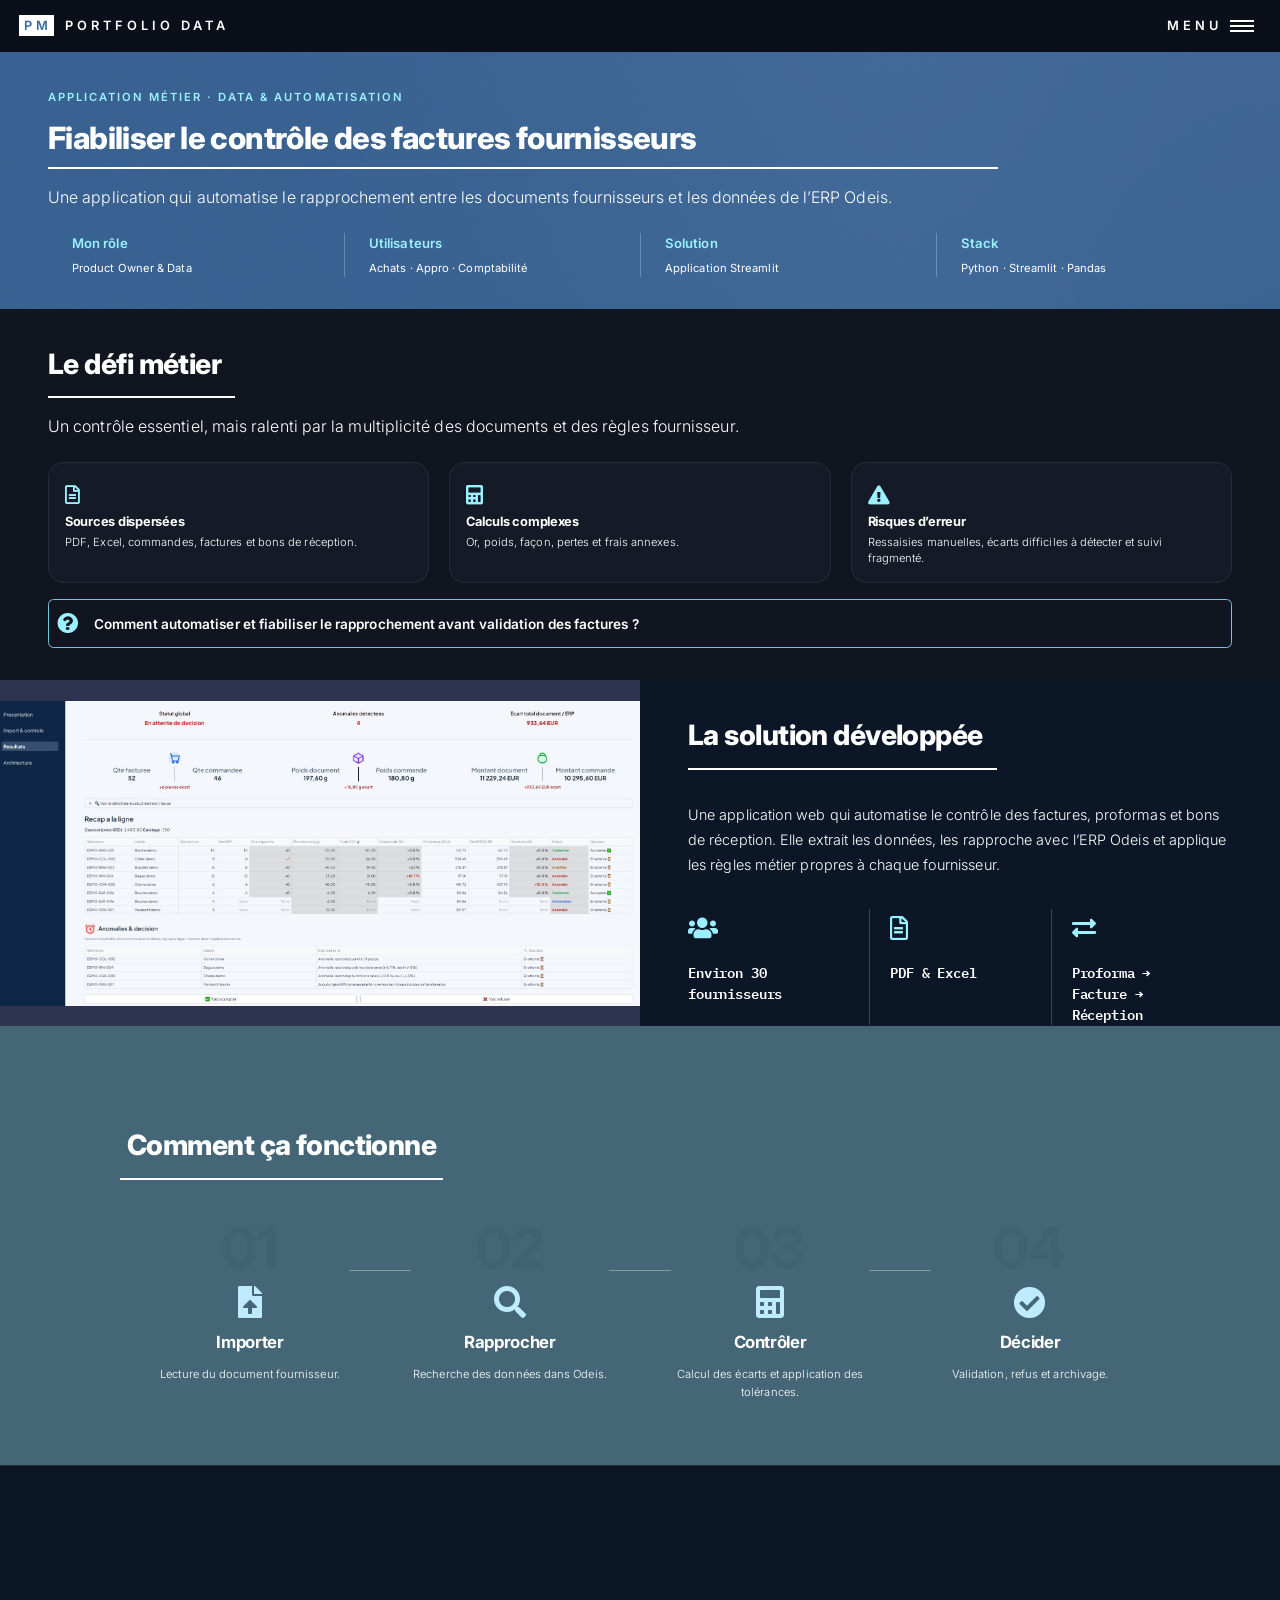
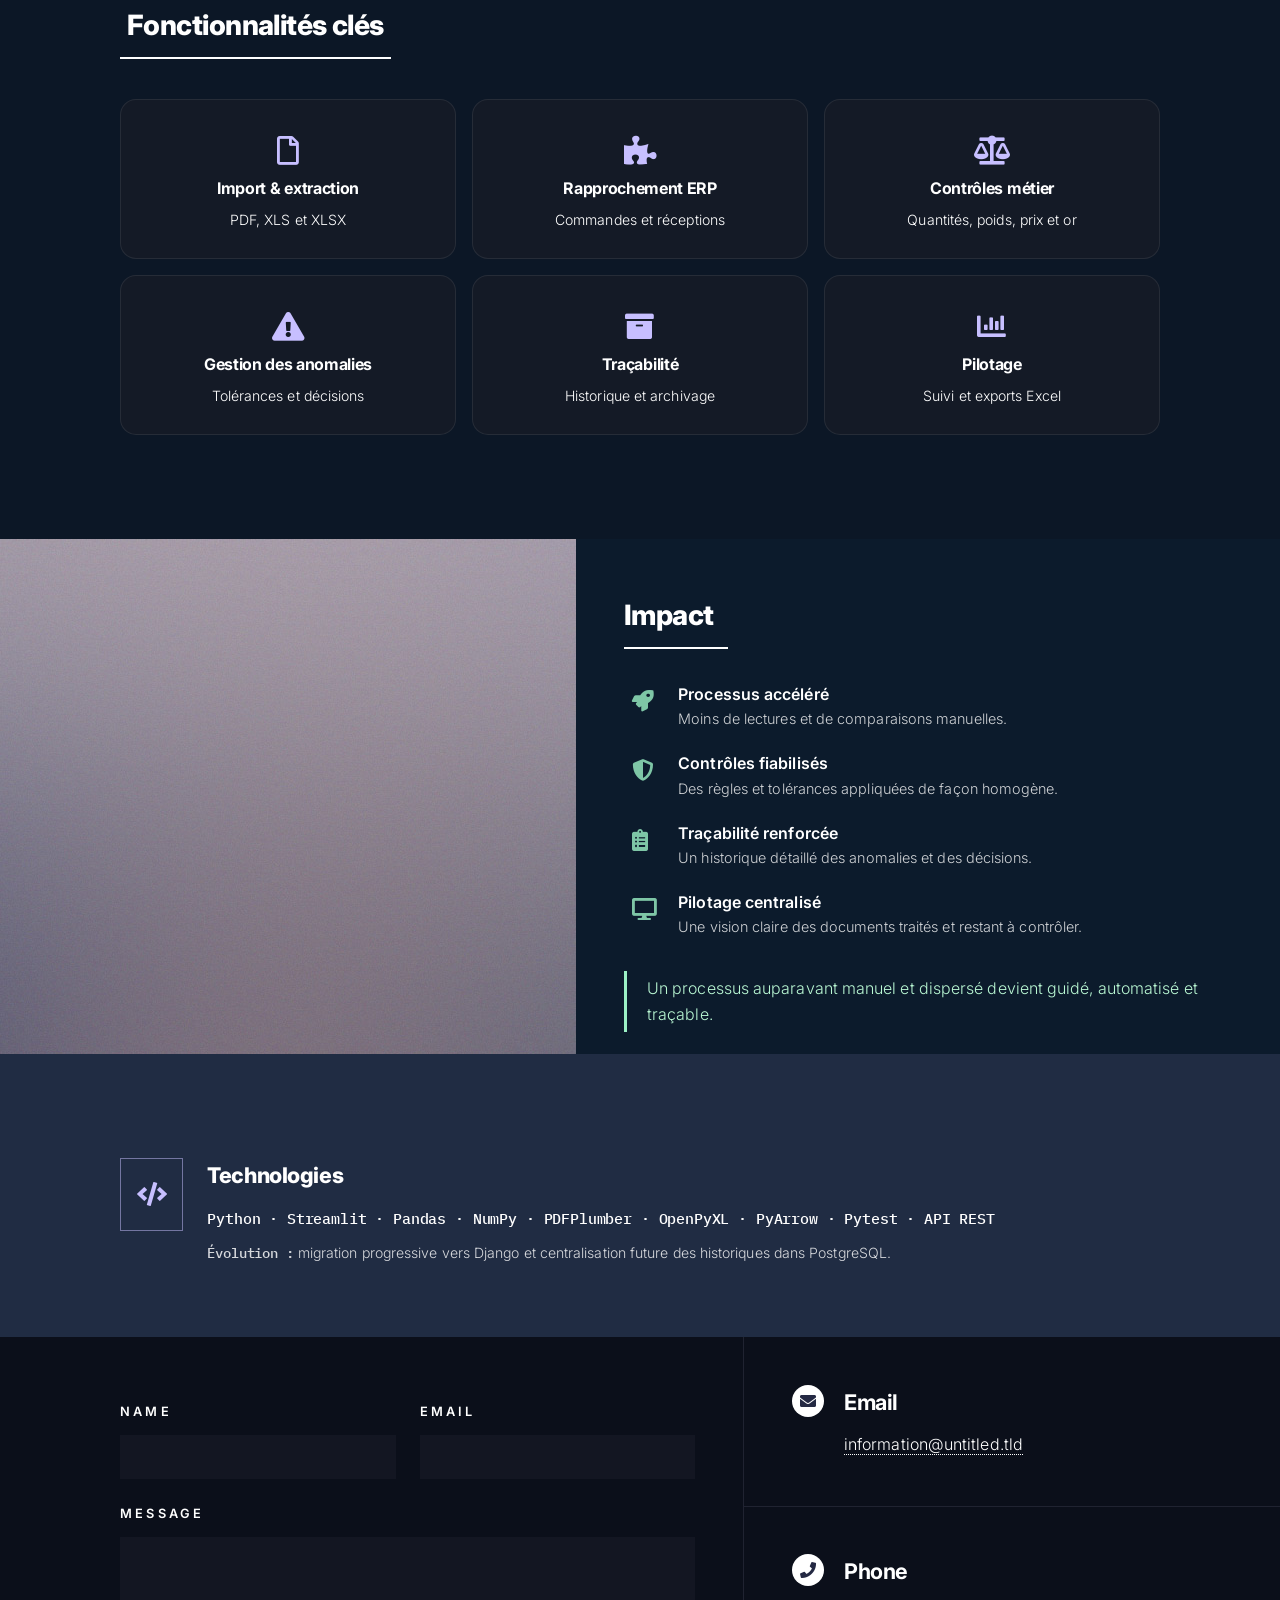
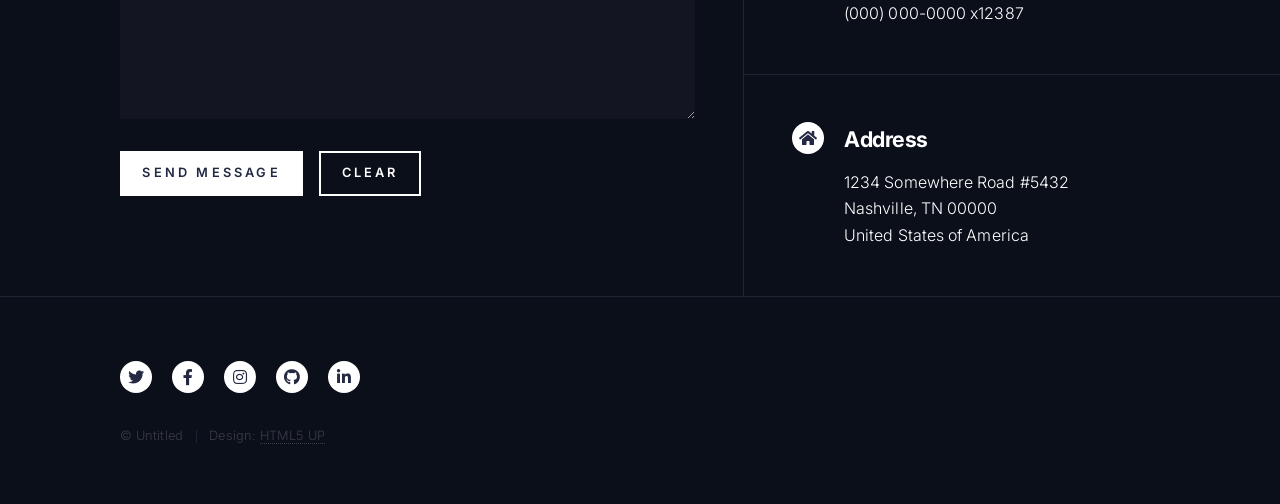
==== commit 2b1b22f4: "Change design" ====
--- a/controle-factures.html
+++ b/controle-factures.html
@@ -10,6 +10,7 @@
 		<meta charset="utf-8" />
 		<meta name="viewport" content="width=device-width, initial-scale=1, user-scalable=no" />
 		<link rel="stylesheet" href="assets/css/main.css" />
+			<link rel="stylesheet" href="assets/css/custom-theme.css" />
 		<noscript><link rel="stylesheet" href="assets/css/noscript.css" /></noscript>
 		<style>
 			/* Présentation synthétique du projet */
@@ -178,13 +179,24 @@
 
 			/* => Fond (bleu foncé) du bloc de texte à droite de la section "La solution développée" */
 			.solution-spotlight .content {
-				background: #0f2037;
-			}
-
-			/* => Cadrage des photos dans les sections "La solution" et "Impact" */
-			.solution-spotlight .image img,
+				background: #0b1627;
+			}
+
+			/* => Cadrage des photos dans la section "Impact" */
 			.impact-spotlight .image img {
 				object-fit: cover;
+			}
+
+			/* => Section "La solution développée" : colonne image elargie (30% -> 50%)
+			   pour se rapprocher du ratio reel de la photo (1861x888) et limiter le vide */
+			.solution-spotlight > .image,
+			.solution-spotlight > .content {
+				width: 50% !important;
+			}
+
+			.solution-spotlight .image img {
+				height: 100%;
+				object-fit: contain;
 			}
 
 			/* => Phrase d'intro de la section "La solution développée" */
@@ -230,7 +242,7 @@
 
 			/* => Fond violet du bloc "Comment ça fonctionne" */
 			.process-section {
-				background: #5b889d;
+				background: #446676;
 				padding: 2em 0;
 			}
 
@@ -310,7 +322,7 @@
 
 			/* => Fond bleu foncé du bloc "Fonctionnalités clés" */
 			.features-section {
-				background: #101e33;
+				background: #0c1726;
 				padding: 4.5em 0;
 			}
 
@@ -351,7 +363,7 @@
 
 			/* => Fond (bleu foncé) du bloc de texte à droite de la section "Impact" */
 			.impact-spotlight .content {
-				background: #10243b;
+				background: #0c1b2c;
 			}
 
 			/* => Liste à puces de la section "Impact" */
@@ -401,7 +413,7 @@
 
 			/* => Fond du tout dernier bloc "Technologies" en bas de page */
 			.tech-section {
-				background: #2b3b59;
+				background: #202c43;
 				padding: 2.5em 0;
 			}
 
--- a/assets/css/custom-theme.css
+++ b/assets/css/custom-theme.css
@@ -0,0 +1,247 @@
+/*
+	Surcouche typographique "data / engineering" par-dessus le thème Forty.
+	Charge après main.css sur toutes les pages : Inter en texte courant,
+	IBM Plex Mono en accent sur les métriques chiffrées et la stack technique.
+*/
+
+@import url("https://fonts.googleapis.com/css2?family=Inter:wght@300;400;500;600;700&family=IBM+Plex+Mono:wght@400;500;600&display=swap");
+
+:root {
+	--font-sans: 'Inter', "Source Sans Pro", Helvetica, sans-serif;
+	--font-mono: 'IBM Plex Mono', "Courier New", monospace;
+
+	/* Palette sombre "Coderon" : canvas quasi-noir + surfaces de carte,
+	   remplace le bleu-violet marine par défaut de Forty (#171f4a/#242943). */
+	--bg: #0b0f1a;
+	--bg-main: #10151f;
+	--surface: #141a26;
+	--surface-border: rgba(255, 255, 255, 0.08);
+}
+
+/*
+	Fond général du site : body/#header/#main/#menu sont définis en dur dans
+	main.css (#171f4a, #2a2f4a, rgba(36,41,67,.9)) ; on les réaligne sur le
+	nouveau canvas ici. Les couleurs de bannière par projet (#banner.styleN)
+	et la palette d'accents restent inchangées — elles jouent déjà le rôle
+	des tags colorés à la Coderon.
+*/
+body {
+	background: var(--bg) !important;
+}
+
+#header {
+	background-color: var(--bg) !important;
+}
+
+#main {
+	background-color: var(--bg-main) !important;
+}
+
+#menu {
+	background: rgba(11, 15, 26, 0.92) !important;
+}
+
+/* Texte courant + formulaires */
+body, input, select, textarea {
+	font-family: var(--font-sans) !important;
+	letter-spacing: 0.005em;
+}
+
+/* Titres : plus gras et plus resserrés, pour un rendu "produit" plutôt que "blog corporate" */
+h1, h2, h3, h4, h5, h6 {
+	font-family: var(--font-sans) !important;
+	letter-spacing: -0.02em;
+}
+
+h1, h2 {
+	font-weight: 800 !important;
+}
+
+h3 {
+	font-weight: 700 !important;
+}
+
+/* Blocs de code déjà prévus par le thème */
+pre, code {
+	font-family: var(--font-mono) !important;
+}
+
+/* Accent monospace : chiffres clés et stack technique des pages projet */
+.mono,
+.solution-metric strong,
+.tech-list,
+.tech-evolution strong {
+	font-family: var(--font-mono) !important;
+	font-weight: 500;
+	font-variant-numeric: tabular-nums;
+	letter-spacing: -0.01em;
+}
+
+.solution-metric strong {
+	font-weight: 600;
+}
+
+/*
+	Grille de cartes "Mes projets" (page d'accueil), inspirée de la grille de
+	blog du thème Coderon : cartes sombres arrondies, image visible en haut,
+	pastille de catégorie, effet de survol léger — plutôt que la vignette
+	plein-cadre par défaut de Forty (couleur pleine qui s'efface au survol).
+*/
+.tiles {
+	display: grid !important;
+	grid-template-columns: repeat(3, minmax(0, 1fr));
+	gap: 1.75em;
+	padding: 0 !important;
+}
+
+@media screen and (max-width: 980px) {
+	.tiles {
+		grid-template-columns: repeat(2, minmax(0, 1fr)) !important;
+	}
+}
+
+@media screen and (max-width: 736px) {
+	.tiles {
+		grid-template-columns: 1fr !important;
+	}
+}
+
+.tiles article {
+	background: #141a26 !important;
+	background-image: none !important;
+	border: 1px solid rgba(255, 255, 255, 0.08);
+	border-radius: 1.1em;
+	box-shadow: 0 0.6em 1.8em rgba(0, 0, 0, 0.25);
+	display: flex !important;
+	flex-direction: column;
+	align-items: stretch !important;
+	width: auto !important;
+	height: auto !important;
+	min-height: 0 !important;
+	max-height: none !important;
+	padding: 0 !important;
+	overflow: hidden;
+	position: relative;
+	transition: transform 0.25s ease, box-shadow 0.25s ease;
+}
+
+.tiles article:hover {
+	transform: translateY(-0.35em);
+	box-shadow: 0 1em 2.4em rgba(0, 0, 0, 0.4);
+}
+
+.tiles article:before,
+.tiles article:after {
+	display: none !important;
+}
+
+.tiles article .image {
+	display: block !important;
+	height: 12em;
+	overflow: hidden;
+	position: relative;
+}
+
+.tiles article .image img {
+	display: block;
+	height: 100%;
+	object-fit: cover;
+	width: 100%;
+}
+
+/* Pastille de catégorie superposée sur l'image, couleur définie par carte plus bas */
+.tiles article .tile-tag {
+	position: absolute;
+	top: 0.9em;
+	left: 0.9em;
+	z-index: 5;
+	padding: 0.35em 0.9em;
+	border-radius: 999px;
+	font-family: var(--font-mono);
+	font-size: 0.68em;
+	font-weight: 600;
+	letter-spacing: 0.02em;
+	color: #fff;
+	background: #3d6a9c;
+}
+
+#tile-performance-frns .tile-tag {
+	background: #e8720c;
+}
+
+#tile-plateforme-commerciale .tile-tag {
+	background: #1f7a8c;
+}
+
+#tile-projet-4 .tile-tag,
+#tile-projet-5 .tile-tag,
+#tile-projet-6 .tile-tag {
+	background: #33415c;
+}
+
+.tiles article header.major {
+	padding: 1.4em 1.5em 1.7em;
+	position: static;
+	width: 100% !important;
+}
+
+.tiles article h3 {
+	font-size: 1.15em;
+	margin-bottom: 0.4em;
+}
+
+.tiles article h3 a {
+	color: #fff;
+}
+
+/* Neutralise le style "eyebrow" (majuscules, tracking large) que Forty applique
+   par défaut au 1er <p> d'un header.major : ici c'est une description de carte,
+   pas un sur-titre. */
+.tiles article header.major > p,
+.tiles article p {
+	font-size: 0.85em;
+	font-weight: 400;
+	letter-spacing: normal;
+	line-height: 1.5;
+	margin: 0;
+	opacity: 0.7;
+	text-transform: none;
+}
+
+/* Bouton principal en dégradé (CTA), dans le même esprit que Coderon mais sur
+   la palette bleu/violet déjà utilisée par le site plutôt que rose/violet. */
+.button.primary {
+	background: linear-gradient(135deg, #6fc3df, #8d82c4) !important;
+	border: 0 !important;
+	border-radius: 999px !important;
+	color: #10162a !important;
+	font-weight: 700 !important;
+	transition: filter 0.2s ease, transform 0.2s ease;
+}
+
+.button.primary:hover {
+	filter: brightness(1.08);
+	transform: translateY(-0.05em);
+}
+
+/*
+	Cartes "défi métier" (.challenge-card) et "fonctionnalités clés"
+	(.feature-item), présentes à l'identique dans controle-factures.html et
+	performance-frns.html : on leur applique la même surface/bordure/radius
+	que .tiles article pour que les deux pages projet parlent le même
+	langage visuel que la grille d'accueil. Le reste (grille, tailles de
+	police, icônes) reste géré par le <style> inline propre à chaque page.
+*/
+.challenge-card,
+.feature-item {
+	background: var(--surface) !important;
+	border: 1px solid var(--surface-border) !important;
+	border-radius: 1em !important;
+	transition: transform 0.25s ease, box-shadow 0.25s ease;
+}
+
+.challenge-card:hover,
+.feature-item:hover {
+	transform: translateY(-0.3em);
+	box-shadow: 0 1em 2.2em rgba(0, 0, 0, 0.35);
+}
